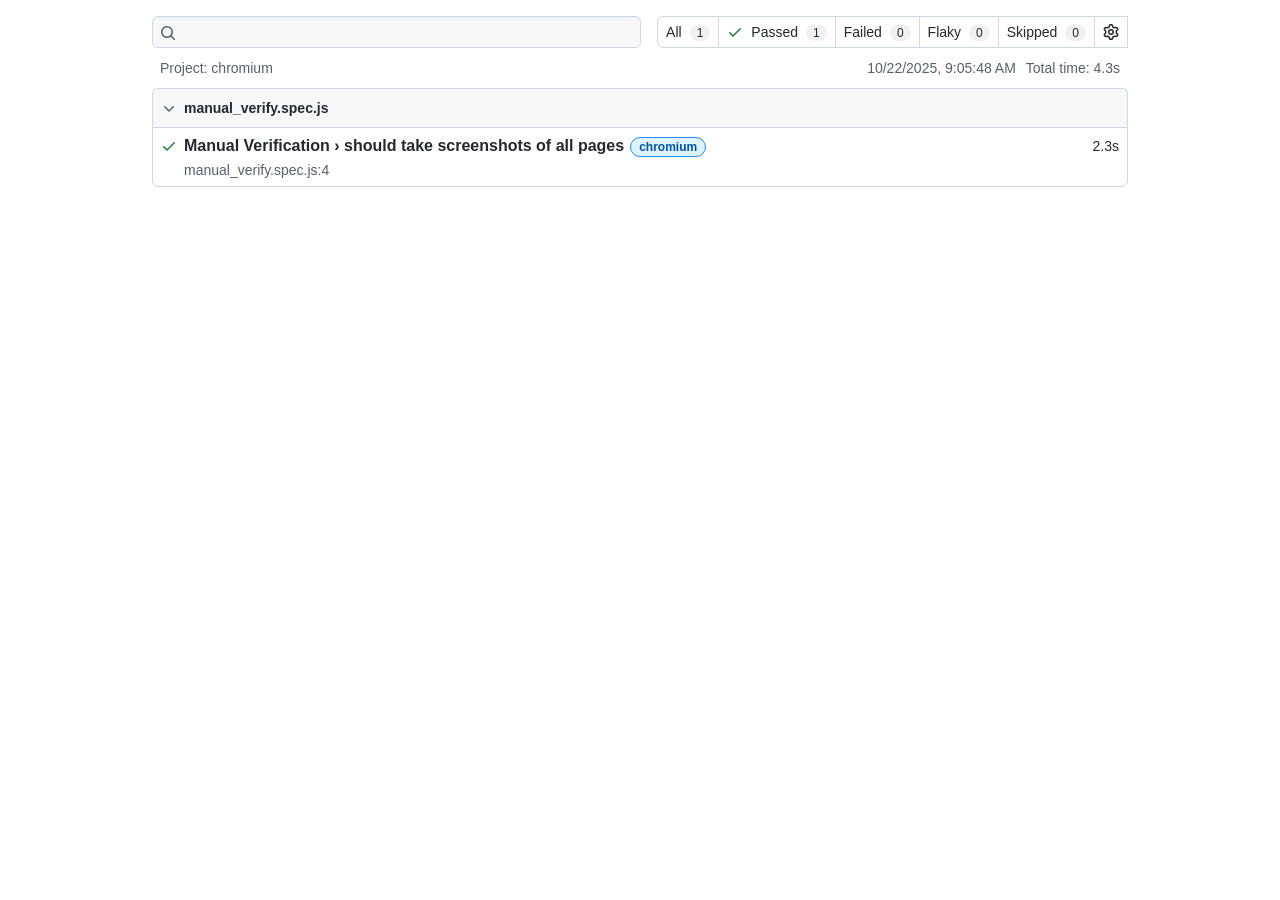
==== playwright-report/index.html @ 76e5f635 "feat: Merge branches into futuristic-home-page Merge functionalities from: - Cool-mechanics (animate" ====
<!DOCTYPE html>
<html style='scrollbar-gutter: stable both-edges;'>
  <head>
    <meta charset='UTF-8'>
    <meta name='color-scheme' content='dark light'>
    <meta name='viewport' content='width=device-width, initial-scale=1.0'>
    <title>Playwright Test Report</title>
    <script type="module">var cm=Object.defineProperty;var sm=(c,i,u)=>i in c?cm(c,i,{enumerable:!0,configurable:!0,writable:!0,value:u}):c[i]=u;var on=(c,i,u)=>sm(c,typeof i!="symbol"?i+"":i,u);(function(){const i=document.createElement("link").relList;if(i&&i.supports&&i.supports("modulepreload"))return;for(const r of document.querySelectorAll('link[rel="modulepreload"]'))f(r);new MutationObserver(r=>{for(const o of r)if(o.type==="childList")for(const d of o.addedNodes)d.tagName==="LINK"&&d.rel==="modulepreload"&&f(d)}).observe(document,{childList:!0,subtree:!0});function u(r){const o={};return r.integrity&&(o.integrity=r.integrity),r.referrerPolicy&&(o.referrerPolicy=r.referrerPolicy),r.crossOrigin==="use-credentials"?o.credentials="include":r.crossOrigin==="anonymous"?o.credentials="omit":o.credentials="same-origin",o}function f(r){if(r.ep)return;r.ep=!0;const o=u(r);fetch(r.href,o)}})();function fm(c){return c&&c.__esModule&&Object.prototype.hasOwnProperty.call(c,"default")?c.default:c}var pf={exports:{}},gi={};/**
 * @license React
 * react-jsx-runtime.production.js
 *
 * Copyright (c) Meta Platforms, Inc. and affiliates.
 *
 * This source code is licensed under the MIT license found in the
 * LICENSE file in the root directory of this source tree.
 */var o1;function rm(){if(o1)return gi;o1=1;var c=Symbol.for("react.transitional.element"),i=Symbol.for("react.fragment");function u(f,r,o){var d=null;if(o!==void 0&&(d=""+o),r.key!==void 0&&(d=""+r.key),"key"in r){o={};for(var v in r)v!=="key"&&(o[v]=r[v])}else o=r;return r=o.ref,{$$typeof:c,type:f,key:d,ref:r!==void 0?r:null,props:o}}return gi.Fragment=i,gi.jsx=u,gi.jsxs=u,gi}var d1;function om(){return d1||(d1=1,pf.exports=rm()),pf.exports}var A=om();const dm=15,pt=0,gn=1,hm=2,he=-2,Ht=-3,h1=-4,An=-5,Te=[0,1,3,7,15,31,63,127,255,511,1023,2047,4095,8191,16383,32767,65535],S2=1440,gm=0,Am=4,mm=9,vm=5,ym=[96,7,256,0,8,80,0,8,16,84,8,115,82,7,31,0,8,112,0,8,48,0,9,192,80,7,10,0,8,96,0,8,32,0,9,160,0,8,0,0,8,128,0,8,64,0,9,224,80,7,6,0,8,88,0,8,24,0,9,144,83,7,59,0,8,120,0,8,56,0,9,208,81,7,17,0,8,104,0,8,40,0,9,176,0,8,8,0,8,136,0,8,72,0,9,240,80,7,4,0,8,84,0,8,20,85,8,227,83,7,43,0,8,116,0,8,52,0,9,200,81,7,13,0,8,100,0,8,36,0,9,168,0,8,4,0,8,132,0,8,68,0,9,232,80,7,8,0,8,92,0,8,28,0,9,152,84,7,83,0,8,124,0,8,60,0,9,216,82,7,23,0,8,108,0,8,44,0,9,184,0,8,12,0,8,140,0,8,76,0,9,248,80,7,3,0,8,82,0,8,18,85,8,163,83,7,35,0,8,114,0,8,50,0,9,196,81,7,11,0,8,98,0,8,34,0,9,164,0,8,2,0,8,130,0,8,66,0,9,228,80,7,7,0,8,90,0,8,26,0,9,148,84,7,67,0,8,122,0,8,58,0,9,212,82,7,19,0,8,106,0,8,42,0,9,180,0,8,10,0,8,138,0,8,74,0,9,244,80,7,5,0,8,86,0,8,22,192,8,0,83,7,51,0,8,118,0,8,54,0,9,204,81,7,15,0,8,102,0,8,38,0,9,172,0,8,6,0,8,134,0,8,70,0,9,236,80,7,9,0,8,94,0,8,30,0,9,156,84,7,99,0,8,126,0,8,62,0,9,220,82,7,27,0,8,110,0,8,46,0,9,188,0,8,14,0,8,142,0,8,78,0,9,252,96,7,256,0,8,81,0,8,17,85,8,131,82,7,31,0,8,113,0,8,49,0,9,194,80,7,10,0,8,97,0,8,33,0,9,162,0,8,1,0,8,129,0,8,65,0,9,226,80,7,6,0,8,89,0,8,25,0,9,146,83,7,59,0,8,121,0,8,57,0,9,210,81,7,17,0,8,105,0,8,41,0,9,178,0,8,9,0,8,137,0,8,73,0,9,242,80,7,4,0,8,85,0,8,21,80,8,258,83,7,43,0,8,117,0,8,53,0,9,202,81,7,13,0,8,101,0,8,37,0,9,170,0,8,5,0,8,133,0,8,69,0,9,234,80,7,8,0,8,93,0,8,29,0,9,154,84,7,83,0,8,125,0,8,61,0,9,218,82,7,23,0,8,109,0,8,45,0,9,186,0,8,13,0,8,141,0,8,77,0,9,250,80,7,3,0,8,83,0,8,19,85,8,195,83,7,35,0,8,115,0,8,51,0,9,198,81,7,11,0,8,99,0,8,35,0,9,166,0,8,3,0,8,131,0,8,67,0,9,230,80,7,7,0,8,91,0,8,27,0,9,150,84,7,67,0,8,123,0,8,59,0,9,214,82,7,19,0,8,107,0,8,43,0,9,182,0,8,11,0,8,139,0,8,75,0,9,246,80,7,5,0,8,87,0,8,23,192,8,0,83,7,51,0,8,119,0,8,55,0,9,206,81,7,15,0,8,103,0,8,39,0,9,174,0,8,7,0,8,135,0,8,71,0,9,238,80,7,9,0,8,95,0,8,31,0,9,158,84,7,99,0,8,127,0,8,63,0,9,222,82,7,27,0,8,111,0,8,47,0,9,190,0,8,15,0,8,143,0,8,79,0,9,254,96,7,256,0,8,80,0,8,16,84,8,115,82,7,31,0,8,112,0,8,48,0,9,193,80,7,10,0,8,96,0,8,32,0,9,161,0,8,0,0,8,128,0,8,64,0,9,225,80,7,6,0,8,88,0,8,24,0,9,145,83,7,59,0,8,120,0,8,56,0,9,209,81,7,17,0,8,104,0,8,40,0,9,177,0,8,8,0,8,136,0,8,72,0,9,241,80,7,4,0,8,84,0,8,20,85,8,227,83,7,43,0,8,116,0,8,52,0,9,201,81,7,13,0,8,100,0,8,36,0,9,169,0,8,4,0,8,132,0,8,68,0,9,233,80,7,8,0,8,92,0,8,28,0,9,153,84,7,83,0,8,124,0,8,60,0,9,217,82,7,23,0,8,108,0,8,44,0,9,185,0,8,12,0,8,140,0,8,76,0,9,249,80,7,3,0,8,82,0,8,18,85,8,163,83,7,35,0,8,114,0,8,50,0,9,197,81,7,11,0,8,98,0,8,34,0,9,165,0,8,2,0,8,130,0,8,66,0,9,229,80,7,7,0,8,90,0,8,26,0,9,149,84,7,67,0,8,122,0,8,58,0,9,213,82,7,19,0,8,106,0,8,42,0,9,181,0,8,10,0,8,138,0,8,74,0,9,245,80,7,5,0,8,86,0,8,22,192,8,0,83,7,51,0,8,118,0,8,54,0,9,205,81,7,15,0,8,102,0,8,38,0,9,173,0,8,6,0,8,134,0,8,70,0,9,237,80,7,9,0,8,94,0,8,30,0,9,157,84,7,99,0,8,126,0,8,62,0,9,221,82,7,27,0,8,110,0,8,46,0,9,189,0,8,14,0,8,142,0,8,78,0,9,253,96,7,256,0,8,81,0,8,17,85,8,131,82,7,31,0,8,113,0,8,49,0,9,195,80,7,10,0,8,97,0,8,33,0,9,163,0,8,1,0,8,129,0,8,65,0,9,227,80,7,6,0,8,89,0,8,25,0,9,147,83,7,59,0,8,121,0,8,57,0,9,211,81,7,17,0,8,105,0,8,41,0,9,179,0,8,9,0,8,137,0,8,73,0,9,243,80,7,4,0,8,85,0,8,21,80,8,258,83,7,43,0,8,117,0,8,53,0,9,203,81,7,13,0,8,101,0,8,37,0,9,171,0,8,5,0,8,133,0,8,69,0,9,235,80,7,8,0,8,93,0,8,29,0,9,155,84,7,83,0,8,125,0,8,61,0,9,219,82,7,23,0,8,109,0,8,45,0,9,187,0,8,13,0,8,141,0,8,77,0,9,251,80,7,3,0,8,83,0,8,19,85,8,195,83,7,35,0,8,115,0,8,51,0,9,199,81,7,11,0,8,99,0,8,35,0,9,167,0,8,3,0,8,131,0,8,67,0,9,231,80,7,7,0,8,91,0,8,27,0,9,151,84,7,67,0,8,123,0,8,59,0,9,215,82,7,19,0,8,107,0,8,43,0,9,183,0,8,11,0,8,139,0,8,75,0,9,247,80,7,5,0,8,87,0,8,23,192,8,0,83,7,51,0,8,119,0,8,55,0,9,207,81,7,15,0,8,103,0,8,39,0,9,175,0,8,7,0,8,135,0,8,71,0,9,239,80,7,9,0,8,95,0,8,31,0,9,159,84,7,99,0,8,127,0,8,63,0,9,223,82,7,27,0,8,111,0,8,47,0,9,191,0,8,15,0,8,143,0,8,79,0,9,255],Em=[80,5,1,87,5,257,83,5,17,91,5,4097,81,5,5,89,5,1025,85,5,65,93,5,16385,80,5,3,88,5,513,84,5,33,92,5,8193,82,5,9,90,5,2049,86,5,129,192,5,24577,80,5,2,87,5,385,83,5,25,91,5,6145,81,5,7,89,5,1537,85,5,97,93,5,24577,80,5,4,88,5,769,84,5,49,92,5,12289,82,5,13,90,5,3073,86,5,193,192,5,24577],pm=[3,4,5,6,7,8,9,10,11,13,15,17,19,23,27,31,35,43,51,59,67,83,99,115,131,163,195,227,258,0,0],bm=[0,0,0,0,0,0,0,0,1,1,1,1,2,2,2,2,3,3,3,3,4,4,4,4,5,5,5,5,0,112,112],xm=[1,2,3,4,5,7,9,13,17,25,33,49,65,97,129,193,257,385,513,769,1025,1537,2049,3073,4097,6145,8193,12289,16385,24577],Sm=[0,0,0,0,1,1,2,2,3,3,4,4,5,5,6,6,7,7,8,8,9,9,10,10,11,11,12,12,13,13],qn=15;function zf(){const c=this;let i,u,f,r,o,d;function v(m,E,O,w,L,H,x,p,T,C,Q){let q,G,M,V,z,F,W,K,et,tt,ot,lt,j,_,$;tt=0,z=O;do f[m[E+tt]]++,tt++,z--;while(z!==0);if(f[0]==O)return x[0]=-1,p[0]=0,pt;for(K=p[0],F=1;F<=qn&&f[F]===0;F++);for(W=F,K<F&&(K=F),z=qn;z!==0&&f[z]===0;z--);for(M=z,K>z&&(K=z),p[0]=K,_=1<<F;F<z;F++,_<<=1)if((_-=f[F])<0)return Ht;if((_-=f[z])<0)return Ht;for(f[z]+=_,d[1]=F=0,tt=1,j=2;--z!==0;)d[j]=F+=f[tt],j++,tt++;z=0,tt=0;do(F=m[E+tt])!==0&&(Q[d[F]++]=z),tt++;while(++z<O);for(O=d[M],d[0]=z=0,tt=0,V=-1,lt=-K,o[0]=0,ot=0,$=0;W<=M;W++)for(q=f[W];q--!==0;){for(;W>lt+K;){if(V++,lt+=K,$=M-lt,$=$>K?K:$,(G=1<<(F=W-lt))>q+1&&(G-=q+1,j=W,F<$))for(;++F<$&&!((G<<=1)<=f[++j]);)G-=f[j];if($=1<<F,C[0]+$>S2)return Ht;o[V]=ot=C[0],C[0]+=$,V!==0?(d[V]=z,r[0]=F,r[1]=K,F=z>>>lt-K,r[2]=ot-o[V-1]-F,T.set(r,(o[V-1]+F)*3)):x[0]=ot}for(r[1]=W-lt,tt>=O?r[0]=192:Q[tt]<w?(r[0]=Q[tt]<256?0:96,r[2]=Q[tt++]):(r[0]=H[Q[tt]-w]+16+64,r[2]=L[Q[tt++]-w]),G=1<<W-lt,F=z>>>lt;F<$;F+=G)T.set(r,(ot+F)*3);for(F=1<<W-1;(z&F)!==0;F>>>=1)z^=F;for(z^=F,et=(1<<lt)-1;(z&et)!=d[V];)V--,lt-=K,et=(1<<lt)-1}return _!==0&&M!=1?An:pt}function y(m){let E;for(i||(i=[],u=[],f=new Int32Array(qn+1),r=[],o=new Int32Array(qn),d=new Int32Array(qn+1)),u.length<m&&(u=[]),E=0;E<m;E++)u[E]=0;for(E=0;E<qn+1;E++)f[E]=0;for(E=0;E<3;E++)r[E]=0;o.set(f.subarray(0,qn),0),d.set(f.subarray(0,qn+1),0)}c.inflate_trees_bits=function(m,E,O,w,L){let H;return y(19),i[0]=0,H=v(m,0,19,19,null,null,O,E,w,i,u),H==Ht?L.msg="oversubscribed dynamic bit lengths tree":(H==An||E[0]===0)&&(L.msg="incomplete dynamic bit lengths tree",H=Ht),H},c.inflate_trees_dynamic=function(m,E,O,w,L,H,x,p,T){let C;return y(288),i[0]=0,C=v(O,0,m,257,pm,bm,H,w,p,i,u),C!=pt||w[0]===0?(C==Ht?T.msg="oversubscribed literal/length tree":C!=h1&&(T.msg="incomplete literal/length tree",C=Ht),C):(y(288),C=v(O,m,E,0,xm,Sm,x,L,p,i,u),C!=pt||L[0]===0&&m>257?(C==Ht?T.msg="oversubscribed distance tree":C==An?(T.msg="incomplete distance tree",C=Ht):C!=h1&&(T.msg="empty distance tree with lengths",C=Ht),C):pt)}}zf.inflate_trees_fixed=function(c,i,u,f){return c[0]=mm,i[0]=vm,u[0]=ym,f[0]=Em,pt};const Zu=0,g1=1,A1=2,m1=3,v1=4,y1=5,E1=6,bf=7,p1=8,Iu=9;function Tm(){const c=this;let i,u=0,f,r=0,o=0,d=0,v=0,y=0,m=0,E=0,O,w=0,L,H=0;function x(p,T,C,Q,q,G,M,V){let z,F,W,K,et,tt,ot,lt,j,_,$,dt,b,I,P,J;ot=V.next_in_index,lt=V.avail_in,et=M.bitb,tt=M.bitk,j=M.write,_=j<M.read?M.read-j-1:M.end-j,$=Te[p],dt=Te[T];do{for(;tt<20;)lt--,et|=(V.read_byte(ot++)&255)<<tt,tt+=8;if(z=et&$,F=C,W=Q,J=(W+z)*3,(K=F[J])===0){et>>=F[J+1],tt-=F[J+1],M.win[j++]=F[J+2],_--;continue}do{if(et>>=F[J+1],tt-=F[J+1],(K&16)!==0){for(K&=15,b=F[J+2]+(et&Te[K]),et>>=K,tt-=K;tt<15;)lt--,et|=(V.read_byte(ot++)&255)<<tt,tt+=8;z=et&dt,F=q,W=G,J=(W+z)*3,K=F[J];do if(et>>=F[J+1],tt-=F[J+1],(K&16)!==0){for(K&=15;tt<K;)lt--,et|=(V.read_byte(ot++)&255)<<tt,tt+=8;if(I=F[J+2]+(et&Te[K]),et>>=K,tt-=K,_-=b,j>=I)P=j-I,j-P>0&&2>j-P?(M.win[j++]=M.win[P++],M.win[j++]=M.win[P++],b-=2):(M.win.set(M.win.subarray(P,P+2),j),j+=2,P+=2,b-=2);else{P=j-I;do P+=M.end;while(P<0);if(K=M.end-P,b>K){if(b-=K,j-P>0&&K>j-P)do M.win[j++]=M.win[P++];while(--K!==0);else M.win.set(M.win.subarray(P,P+K),j),j+=K,P+=K,K=0;P=0}}if(j-P>0&&b>j-P)do M.win[j++]=M.win[P++];while(--b!==0);else M.win.set(M.win.subarray(P,P+b),j),j+=b,P+=b,b=0;break}else if((K&64)===0)z+=F[J+2],z+=et&Te[K],J=(W+z)*3,K=F[J];else return V.msg="invalid distance code",b=V.avail_in-lt,b=tt>>3<b?tt>>3:b,lt+=b,ot-=b,tt-=b<<3,M.bitb=et,M.bitk=tt,V.avail_in=lt,V.total_in+=ot-V.next_in_index,V.next_in_index=ot,M.write=j,Ht;while(!0);break}if((K&64)===0){if(z+=F[J+2],z+=et&Te[K],J=(W+z)*3,(K=F[J])===0){et>>=F[J+1],tt-=F[J+1],M.win[j++]=F[J+2],_--;break}}else return(K&32)!==0?(b=V.avail_in-lt,b=tt>>3<b?tt>>3:b,lt+=b,ot-=b,tt-=b<<3,M.bitb=et,M.bitk=tt,V.avail_in=lt,V.total_in+=ot-V.next_in_index,V.next_in_index=ot,M.write=j,gn):(V.msg="invalid literal/length code",b=V.avail_in-lt,b=tt>>3<b?tt>>3:b,lt+=b,ot-=b,tt-=b<<3,M.bitb=et,M.bitk=tt,V.avail_in=lt,V.total_in+=ot-V.next_in_index,V.next_in_index=ot,M.write=j,Ht)}while(!0)}while(_>=258&&lt>=10);return b=V.avail_in-lt,b=tt>>3<b?tt>>3:b,lt+=b,ot-=b,tt-=b<<3,M.bitb=et,M.bitk=tt,V.avail_in=lt,V.total_in+=ot-V.next_in_index,V.next_in_index=ot,M.write=j,pt}c.init=function(p,T,C,Q,q,G){i=Zu,m=p,E=T,O=C,w=Q,L=q,H=G,f=null},c.proc=function(p,T,C){let Q,q,G,M=0,V=0,z=0,F,W,K,et;for(z=T.next_in_index,F=T.avail_in,M=p.bitb,V=p.bitk,W=p.write,K=W<p.read?p.read-W-1:p.end-W;;)switch(i){case Zu:if(K>=258&&F>=10&&(p.bitb=M,p.bitk=V,T.avail_in=F,T.total_in+=z-T.next_in_index,T.next_in_index=z,p.write=W,C=x(m,E,O,w,L,H,p,T),z=T.next_in_index,F=T.avail_in,M=p.bitb,V=p.bitk,W=p.write,K=W<p.read?p.read-W-1:p.end-W,C!=pt)){i=C==gn?bf:Iu;break}o=m,f=O,r=w,i=g1;case g1:for(Q=o;V<Q;){if(F!==0)C=pt;else return p.bitb=M,p.bitk=V,T.avail_in=F,T.total_in+=z-T.next_in_index,T.next_in_index=z,p.write=W,p.inflate_flush(T,C);F--,M|=(T.read_byte(z++)&255)<<V,V+=8}if(q=(r+(M&Te[Q]))*3,M>>>=f[q+1],V-=f[q+1],G=f[q],G===0){d=f[q+2],i=E1;break}if((G&16)!==0){v=G&15,u=f[q+2],i=A1;break}if((G&64)===0){o=G,r=q/3+f[q+2];break}if((G&32)!==0){i=bf;break}return i=Iu,T.msg="invalid literal/length code",C=Ht,p.bitb=M,p.bitk=V,T.avail_in=F,T.total_in+=z-T.next_in_index,T.next_in_index=z,p.write=W,p.inflate_flush(T,C);case A1:for(Q=v;V<Q;){if(F!==0)C=pt;else return p.bitb=M,p.bitk=V,T.avail_in=F,T.total_in+=z-T.next_in_index,T.next_in_index=z,p.write=W,p.inflate_flush(T,C);F--,M|=(T.read_byte(z++)&255)<<V,V+=8}u+=M&Te[Q],M>>=Q,V-=Q,o=E,f=L,r=H,i=m1;case m1:for(Q=o;V<Q;){if(F!==0)C=pt;else return p.bitb=M,p.bitk=V,T.avail_in=F,T.total_in+=z-T.next_in_index,T.next_in_index=z,p.write=W,p.inflate_flush(T,C);F--,M|=(T.read_byte(z++)&255)<<V,V+=8}if(q=(r+(M&Te[Q]))*3,M>>=f[q+1],V-=f[q+1],G=f[q],(G&16)!==0){v=G&15,y=f[q+2],i=v1;break}if((G&64)===0){o=G,r=q/3+f[q+2];break}return i=Iu,T.msg="invalid distance code",C=Ht,p.bitb=M,p.bitk=V,T.avail_in=F,T.total_in+=z-T.next_in_index,T.next_in_index=z,p.write=W,p.inflate_flush(T,C);case v1:for(Q=v;V<Q;){if(F!==0)C=pt;else return p.bitb=M,p.bitk=V,T.avail_in=F,T.total_in+=z-T.next_in_index,T.next_in_index=z,p.write=W,p.inflate_flush(T,C);F--,M|=(T.read_byte(z++)&255)<<V,V+=8}y+=M&Te[Q],M>>=Q,V-=Q,i=y1;case y1:for(et=W-y;et<0;)et+=p.end;for(;u!==0;){if(K===0&&(W==p.end&&p.read!==0&&(W=0,K=W<p.read?p.read-W-1:p.end-W),K===0&&(p.write=W,C=p.inflate_flush(T,C),W=p.write,K=W<p.read?p.read-W-1:p.end-W,W==p.end&&p.read!==0&&(W=0,K=W<p.read?p.read-W-1:p.end-W),K===0)))return p.bitb=M,p.bitk=V,T.avail_in=F,T.total_in+=z-T.next_in_index,T.next_in_index=z,p.write=W,p.inflate_flush(T,C);p.win[W++]=p.win[et++],K--,et==p.end&&(et=0),u--}i=Zu;break;case E1:if(K===0&&(W==p.end&&p.read!==0&&(W=0,K=W<p.read?p.read-W-1:p.end-W),K===0&&(p.write=W,C=p.inflate_flush(T,C),W=p.write,K=W<p.read?p.read-W-1:p.end-W,W==p.end&&p.read!==0&&(W=0,K=W<p.read?p.read-W-1:p.end-W),K===0)))return p.bitb=M,p.bitk=V,T.avail_in=F,T.total_in+=z-T.next_in_index,T.next_in_index=z,p.write=W,p.inflate_flush(T,C);C=pt,p.win[W++]=d,K--,i=Zu;break;case bf:if(V>7&&(V-=8,F++,z--),p.write=W,C=p.inflate_flush(T,C),W=p.write,K=W<p.read?p.read-W-1:p.end-W,p.read!=p.write)return p.bitb=M,p.bitk=V,T.avail_in=F,T.total_in+=z-T.next_in_index,T.next_in_index=z,p.write=W,p.inflate_flush(T,C);i=p1;case p1:return C=gn,p.bitb=M,p.bitk=V,T.avail_in=F,T.total_in+=z-T.next_in_index,T.next_in_index=z,p.write=W,p.inflate_flush(T,C);case Iu:return C=Ht,p.bitb=M,p.bitk=V,T.avail_in=F,T.total_in+=z-T.next_in_index,T.next_in_index=z,p.write=W,p.inflate_flush(T,C);default:return C=he,p.bitb=M,p.bitk=V,T.avail_in=F,T.total_in+=z-T.next_in_index,T.next_in_index=z,p.write=W,p.inflate_flush(T,C)}},c.free=function(){}}const b1=[16,17,18,0,8,7,9,6,10,5,11,4,12,3,13,2,14,1,15],ol=0,xf=1,x1=2,S1=3,T1=4,w1=5,ku=6,Ku=7,R1=8,pa=9;function wm(c,i){const u=this;let f=ol,r=0,o=0,d=0,v;const y=[0],m=[0],E=new Tm;let O=0,w=new Int32Array(S2*3);const L=0,H=new zf;u.bitk=0,u.bitb=0,u.win=new Uint8Array(i),u.end=i,u.read=0,u.write=0,u.reset=function(x,p){p&&(p[0]=L),f==ku&&E.free(x),f=ol,u.bitk=0,u.bitb=0,u.read=u.write=0},u.reset(c,null),u.inflate_flush=function(x,p){let T,C,Q;return C=x.next_out_index,Q=u.read,T=(Q<=u.write?u.write:u.end)-Q,T>x.avail_out&&(T=x.avail_out),T!==0&&p==An&&(p=pt),x.avail_out-=T,x.total_out+=T,x.next_out.set(u.win.subarray(Q,Q+T),C),C+=T,Q+=T,Q==u.end&&(Q=0,u.write==u.end&&(u.write=0),T=u.write-Q,T>x.avail_out&&(T=x.avail_out),T!==0&&p==An&&(p=pt),x.avail_out-=T,x.total_out+=T,x.next_out.set(u.win.subarray(Q,Q+T),C),C+=T,Q+=T),x.next_out_index=C,u.read=Q,p},u.proc=function(x,p){let T,C,Q,q,G,M,V,z;for(q=x.next_in_index,G=x.avail_in,C=u.bitb,Q=u.bitk,M=u.write,V=M<u.read?u.read-M-1:u.end-M;;){let F,W,K,et,tt,ot,lt,j;switch(f){case ol:for(;Q<3;){if(G!==0)p=pt;else return u.bitb=C,u.bitk=Q,x.avail_in=G,x.total_in+=q-x.next_in_index,x.next_in_index=q,u.write=M,u.inflate_flush(x,p);G--,C|=(x.read_byte(q++)&255)<<Q,Q+=8}switch(T=C&7,O=T&1,T>>>1){case 0:C>>>=3,Q-=3,T=Q&7,C>>>=T,Q-=T,f=xf;break;case 1:F=[],W=[],K=[[]],et=[[]],zf.inflate_trees_fixed(F,W,K,et),E.init(F[0],W[0],K[0],0,et[0],0),C>>>=3,Q-=3,f=ku;break;case 2:C>>>=3,Q-=3,f=S1;break;case 3:return C>>>=3,Q-=3,f=pa,x.msg="invalid block type",p=Ht,u.bitb=C,u.bitk=Q,x.avail_in=G,x.total_in+=q-x.next_in_index,x.next_in_index=q,u.write=M,u.inflate_flush(x,p)}break;case xf:for(;Q<32;){if(G!==0)p=pt;else return u.bitb=C,u.bitk=Q,x.avail_in=G,x.total_in+=q-x.next_in_index,x.next_in_index=q,u.write=M,u.inflate_flush(x,p);G--,C|=(x.read_byte(q++)&255)<<Q,Q+=8}if((~C>>>16&65535)!=(C&65535))return f=pa,x.msg="invalid stored block lengths",p=Ht,u.bitb=C,u.bitk=Q,x.avail_in=G,x.total_in+=q-x.next_in_index,x.next_in_index=q,u.write=M,u.inflate_flush(x,p);r=C&65535,C=Q=0,f=r!==0?x1:O!==0?Ku:ol;break;case x1:if(G===0||V===0&&(M==u.end&&u.read!==0&&(M=0,V=M<u.read?u.read-M-1:u.end-M),V===0&&(u.write=M,p=u.inflate_flush(x,p),M=u.write,V=M<u.read?u.read-M-1:u.end-M,M==u.end&&u.read!==0&&(M=0,V=M<u.read?u.read-M-1:u.end-M),V===0)))return u.bitb=C,u.bitk=Q,x.avail_in=G,x.total_in+=q-x.next_in_index,x.next_in_index=q,u.write=M,u.inflate_flush(x,p);if(p=pt,T=r,T>G&&(T=G),T>V&&(T=V),u.win.set(x.read_buf(q,T),M),q+=T,G-=T,M+=T,V-=T,(r-=T)!==0)break;f=O!==0?Ku:ol;break;case S1:for(;Q<14;){if(G!==0)p=pt;else return u.bitb=C,u.bitk=Q,x.avail_in=G,x.total_in+=q-x.next_in_index,x.next_in_index=q,u.write=M,u.inflate_flush(x,p);G--,C|=(x.read_byte(q++)&255)<<Q,Q+=8}if(o=T=C&16383,(T&31)>29||(T>>5&31)>29)return f=pa,x.msg="too many length or distance symbols",p=Ht,u.bitb=C,u.bitk=Q,x.avail_in=G,x.total_in+=q-x.next_in_index,x.next_in_index=q,u.write=M,u.inflate_flush(x,p);if(T=258+(T&31)+(T>>5&31),!v||v.length<T)v=[];else for(z=0;z<T;z++)v[z]=0;C>>>=14,Q-=14,d=0,f=T1;case T1:for(;d<4+(o>>>10);){for(;Q<3;){if(G!==0)p=pt;else return u.bitb=C,u.bitk=Q,x.avail_in=G,x.total_in+=q-x.next_in_index,x.next_in_index=q,u.write=M,u.inflate_flush(x,p);G--,C|=(x.read_byte(q++)&255)<<Q,Q+=8}v[b1[d++]]=C&7,C>>>=3,Q-=3}for(;d<19;)v[b1[d++]]=0;if(y[0]=7,T=H.inflate_trees_bits(v,y,m,w,x),T!=pt)return p=T,p==Ht&&(v=null,f=pa),u.bitb=C,u.bitk=Q,x.avail_in=G,x.total_in+=q-x.next_in_index,x.next_in_index=q,u.write=M,u.inflate_flush(x,p);d=0,f=w1;case w1:for(;T=o,!(d>=258+(T&31)+(T>>5&31));){let _,$;for(T=y[0];Q<T;){if(G!==0)p=pt;else return u.bitb=C,u.bitk=Q,x.avail_in=G,x.total_in+=q-x.next_in_index,x.next_in_index=q,u.write=M,u.inflate_flush(x,p);G--,C|=(x.read_byte(q++)&255)<<Q,Q+=8}if(T=w[(m[0]+(C&Te[T]))*3+1],$=w[(m[0]+(C&Te[T]))*3+2],$<16)C>>>=T,Q-=T,v[d++]=$;else{for(z=$==18?7:$-14,_=$==18?11:3;Q<T+z;){if(G!==0)p=pt;else return u.bitb=C,u.bitk=Q,x.avail_in=G,x.total_in+=q-x.next_in_index,x.next_in_index=q,u.write=M,u.inflate_flush(x,p);G--,C|=(x.read_byte(q++)&255)<<Q,Q+=8}if(C>>>=T,Q-=T,_+=C&Te[z],C>>>=z,Q-=z,z=d,T=o,z+_>258+(T&31)+(T>>5&31)||$==16&&z<1)return v=null,f=pa,x.msg="invalid bit length repeat",p=Ht,u.bitb=C,u.bitk=Q,x.avail_in=G,x.total_in+=q-x.next_in_index,x.next_in_index=q,u.write=M,u.inflate_flush(x,p);$=$==16?v[z-1]:0;do v[z++]=$;while(--_!==0);d=z}}if(m[0]=-1,tt=[],ot=[],lt=[],j=[],tt[0]=9,ot[0]=6,T=o,T=H.inflate_trees_dynamic(257+(T&31),1+(T>>5&31),v,tt,ot,lt,j,w,x),T!=pt)return T==Ht&&(v=null,f=pa),p=T,u.bitb=C,u.bitk=Q,x.avail_in=G,x.total_in+=q-x.next_in_index,x.next_in_index=q,u.write=M,u.inflate_flush(x,p);E.init(tt[0],ot[0],w,lt[0],w,j[0]),f=ku;case ku:if(u.bitb=C,u.bitk=Q,x.avail_in=G,x.total_in+=q-x.next_in_index,x.next_in_index=q,u.write=M,(p=E.proc(u,x,p))!=gn)return u.inflate_flush(x,p);if(p=pt,E.free(x),q=x.next_in_index,G=x.avail_in,C=u.bitb,Q=u.bitk,M=u.write,V=M<u.read?u.read-M-1:u.end-M,O===0){f=ol;break}f=Ku;case Ku:if(u.write=M,p=u.inflate_flush(x,p),M=u.write,V=M<u.read?u.read-M-1:u.end-M,u.read!=u.write)return u.bitb=C,u.bitk=Q,x.avail_in=G,x.total_in+=q-x.next_in_index,x.next_in_index=q,u.write=M,u.inflate_flush(x,p);f=R1;case R1:return p=gn,u.bitb=C,u.bitk=Q,x.avail_in=G,x.total_in+=q-x.next_in_index,x.next_in_index=q,u.write=M,u.inflate_flush(x,p);case pa:return p=Ht,u.bitb=C,u.bitk=Q,x.avail_in=G,x.total_in+=q-x.next_in_index,x.next_in_index=q,u.write=M,u.inflate_flush(x,p);default:return p=he,u.bitb=C,u.bitk=Q,x.avail_in=G,x.total_in+=q-x.next_in_index,x.next_in_index=q,u.write=M,u.inflate_flush(x,p)}}},u.free=function(x){u.reset(x,null),u.win=null,w=null},u.set_dictionary=function(x,p,T){u.win.set(x.subarray(p,p+T),0),u.read=u.write=T},u.sync_point=function(){return f==xf?1:0}}const Rm=32,Om=8,Cm=0,O1=1,C1=2,D1=3,M1=4,j1=5,Sf=6,Ai=7,H1=12,Zn=13,Dm=[0,0,255,255];function Mm(){const c=this;c.mode=0,c.method=0,c.was=[0],c.need=0,c.marker=0,c.wbits=0;function i(u){return!u||!u.istate?he:(u.total_in=u.total_out=0,u.msg=null,u.istate.mode=Ai,u.istate.blocks.reset(u,null),pt)}c.inflateEnd=function(u){return c.blocks&&c.blocks.free(u),c.blocks=null,pt},c.inflateInit=function(u,f){return u.msg=null,c.blocks=null,f<8||f>15?(c.inflateEnd(u),he):(c.wbits=f,u.istate.blocks=new wm(u,1<<f),i(u),pt)},c.inflate=function(u,f){let r,o;if(!u||!u.istate||!u.next_in)return he;const d=u.istate;for(f=f==Am?An:pt,r=An;;)switch(d.mode){case Cm:if(u.avail_in===0)return r;if(r=f,u.avail_in--,u.total_in++,((d.method=u.read_byte(u.next_in_index++))&15)!=Om){d.mode=Zn,u.msg="unknown compression method",d.marker=5;break}if((d.method>>4)+8>d.wbits){d.mode=Zn,u.msg="invalid win size",d.marker=5;break}d.mode=O1;case O1:if(u.avail_in===0)return r;if(r=f,u.avail_in--,u.total_in++,o=u.read_byte(u.next_in_index++)&255,((d.method<<8)+o)%31!==0){d.mode=Zn,u.msg="incorrect header check",d.marker=5;break}if((o&Rm)===0){d.mode=Ai;break}d.mode=C1;case C1:if(u.avail_in===0)return r;r=f,u.avail_in--,u.total_in++,d.need=(u.read_byte(u.next_in_index++)&255)<<24&4278190080,d.mode=D1;case D1:if(u.avail_in===0)return r;r=f,u.avail_in--,u.total_in++,d.need+=(u.read_byte(u.next_in_index++)&255)<<16&16711680,d.mode=M1;case M1:if(u.avail_in===0)return r;r=f,u.avail_in--,u.total_in++,d.need+=(u.read_byte(u.next_in_index++)&255)<<8&65280,d.mode=j1;case j1:return u.avail_in===0?r:(r=f,u.avail_in--,u.total_in++,d.need+=u.read_byte(u.next_in_index++)&255,d.mode=Sf,hm);case Sf:return d.mode=Zn,u.msg="need dictionary",d.marker=0,he;case Ai:if(r=d.blocks.proc(u,r),r==Ht){d.mode=Zn,d.marker=0;break}if(r==pt&&(r=f),r!=gn)return r;r=f,d.blocks.reset(u,d.was),d.mode=H1;case H1:return u.avail_in=0,gn;case Zn:return Ht;default:return he}},c.inflateSetDictionary=function(u,f,r){let o=0,d=r;if(!u||!u.istate||u.istate.mode!=Sf)return he;const v=u.istate;return d>=1<<v.wbits&&(d=(1<<v.wbits)-1,o=r-d),v.blocks.set_dictionary(f,o,d),v.mode=Ai,pt},c.inflateSync=function(u){let f,r,o,d,v;if(!u||!u.istate)return he;const y=u.istate;if(y.mode!=Zn&&(y.mode=Zn,y.marker=0),(f=u.avail_in)===0)return An;for(r=u.next_in_index,o=y.marker;f!==0&&o<4;)u.read_byte(r)==Dm[o]?o++:u.read_byte(r)!==0?o=0:o=4-o,r++,f--;return u.total_in+=r-u.next_in_index,u.next_in_index=r,u.avail_in=f,y.marker=o,o!=4?Ht:(d=u.total_in,v=u.total_out,i(u),u.total_in=d,u.total_out=v,y.mode=Ai,pt)},c.inflateSyncPoint=function(u){return!u||!u.istate||!u.istate.blocks?he:u.istate.blocks.sync_point()}}function T2(){}T2.prototype={inflateInit(c){const i=this;return i.istate=new Mm,c||(c=dm),i.istate.inflateInit(i,c)},inflate(c){const i=this;return i.istate?i.istate.inflate(i,c):he},inflateEnd(){const c=this;if(!c.istate)return he;const i=c.istate.inflateEnd(c);return c.istate=null,i},inflateSync(){const c=this;return c.istate?c.istate.inflateSync(c):he},inflateSetDictionary(c,i){const u=this;return u.istate?u.istate.inflateSetDictionary(u,c,i):he},read_byte(c){return this.next_in[c]},read_buf(c,i){return this.next_in.subarray(c,c+i)}};function jm(c){const i=this,u=new T2,f=c&&c.chunkSize?Math.floor(c.chunkSize*2):128*1024,r=gm,o=new Uint8Array(f);let d=!1;u.inflateInit(),u.next_out=o,i.append=function(v,y){const m=[];let E,O,w=0,L=0,H=0;if(v.length!==0){u.next_in_index=0,u.next_in=v,u.avail_in=v.length;do{if(u.next_out_index=0,u.avail_out=f,u.avail_in===0&&!d&&(u.next_in_index=0,d=!0),E=u.inflate(r),d&&E===An){if(u.avail_in!==0)throw new Error("inflating: bad input")}else if(E!==pt&&E!==gn)throw new Error("inflating: "+u.msg);if((d||E===gn)&&u.avail_in===v.length)throw new Error("inflating: bad input");u.next_out_index&&(u.next_out_index===f?m.push(new Uint8Array(o)):m.push(o.subarray(0,u.next_out_index))),H+=u.next_out_index,y&&u.next_in_index>0&&u.next_in_index!=w&&(y(u.next_in_index),w=u.next_in_index)}while(u.avail_in>0||u.avail_out===0);return m.length>1?(O=new Uint8Array(H),m.forEach(function(x){O.set(x,L),L+=x.length})):O=m[0]?new Uint8Array(m[0]):new Uint8Array,O}},i.flush=function(){u.inflateEnd()}}const xa=4294967295,Kn=65535,Hm=8,Nm=0,Bm=99,Um=67324752,w2=134695760,Qm=w2,N1=33639248,Ym=101010256,B1=101075792,Lm=117853008,hn=22,Tf=20,wf=56,zm=12,Gm=20,U1=4,Xm=1,Vm=39169,qm=10,Zm=1,Im=21589,km=28789,Km=25461,Wm=6534,Q1=1,Fm=6,Y1=8,L1=2048,z1=16,Jm=61440,Pm=16384,_m=73,G1="/",Rf=30,$m=10,t8=14,e8=18,It=void 0,Pn="undefined",Ri="function";class X1{constructor(i){return class extends TransformStream{constructor(u,f){const r=new i(f);super({transform(o,d){d.enqueue(r.append(o))},flush(o){const d=r.flush();d&&o.enqueue(d)}})}}}}const n8=64;let R2=2;try{typeof navigator!=Pn&&navigator.hardwareConcurrency&&(R2=navigator.hardwareConcurrency)}catch{}const a8={chunkSize:512*1024,maxWorkers:R2,terminateWorkerTimeout:5e3,useWebWorkers:!0,useCompressionStream:!0,workerScripts:It,CompressionStreamNative:typeof CompressionStream!=Pn&&CompressionStream,DecompressionStreamNative:typeof DecompressionStream!=Pn&&DecompressionStream},Wn=Object.assign({},a8);function O2(){return Wn}function l8(c){return Math.max(c.chunkSize,n8)}function C2(c){const{baseURL:i,chunkSize:u,maxWorkers:f,terminateWorkerTimeout:r,useCompressionStream:o,useWebWorkers:d,Deflate:v,Inflate:y,CompressionStream:m,DecompressionStream:E,workerScripts:O}=c;if(In("baseURL",i),In("chunkSize",u),In("maxWorkers",f),In("terminateWorkerTimeout",r),In("useCompressionStream",o),In("useWebWorkers",d),v&&(Wn.CompressionStream=new X1(v)),y&&(Wn.DecompressionStream=new X1(y)),In("CompressionStream",m),In("DecompressionStream",E),O!==It){const{deflate:w,inflate:L}=O;if((w||L)&&(Wn.workerScripts||(Wn.workerScripts={})),w){if(!Array.isArray(w))throw new Error("workerScripts.deflate must be an array");Wn.workerScripts.deflate=w}if(L){if(!Array.isArray(L))throw new Error("workerScripts.inflate must be an array");Wn.workerScripts.inflate=L}}}function In(c,i){i!==It&&(Wn[c]=i)}function i8(){return"application/octet-stream"}const D2=[];for(let c=0;c<256;c++){let i=c;for(let u=0;u<8;u++)i&1?i=i>>>1^3988292384:i=i>>>1;D2[c]=i}class $u{constructor(i){this.crc=i||-1}append(i){let u=this.crc|0;for(let f=0,r=i.length|0;f<r;f++)u=u>>>8^D2[(u^i[f])&255];this.crc=u}get(){return~this.crc}}class M2 extends TransformStream{constructor(){let i;const u=new $u;super({transform(f,r){u.append(f),r.enqueue(f)},flush(){const f=new Uint8Array(4);new DataView(f.buffer).setUint32(0,u.get()),i.value=f}}),i=this}}function u8(c){if(typeof TextEncoder==Pn){c=unescape(encodeURIComponent(c));const i=new Uint8Array(c.length);for(let u=0;u<i.length;u++)i[u]=c.charCodeAt(u);return i}else return new TextEncoder().encode(c)}const ce={concat(c,i){if(c.length===0||i.length===0)return c.concat(i);const u=c[c.length-1],f=ce.getPartial(u);return f===32?c.concat(i):ce._shiftRight(i,f,u|0,c.slice(0,c.length-1))},bitLength(c){const i=c.length;if(i===0)return 0;const u=c[i-1];return(i-1)*32+ce.getPartial(u)},clamp(c,i){if(c.length*32<i)return c;c=c.slice(0,Math.ceil(i/32));const u=c.length;return i=i&31,u>0&&i&&(c[u-1]=ce.partial(i,c[u-1]&2147483648>>i-1,1)),c},partial(c,i,u){return c===32?i:(u?i|0:i<<32-c)+c*1099511627776},getPartial(c){return Math.round(c/1099511627776)||32},_shiftRight(c,i,u,f){for(f===void 0&&(f=[]);i>=32;i-=32)f.push(u),u=0;if(i===0)return f.concat(c);for(let d=0;d<c.length;d++)f.push(u|c[d]>>>i),u=c[d]<<32-i;const r=c.length?c[c.length-1]:0,o=ce.getPartial(r);return f.push(ce.partial(i+o&31,i+o>32?u:f.pop(),1)),f}},tc={bytes:{fromBits(c){const u=ce.bitLength(c)/8,f=new Uint8Array(u);let r;for(let o=0;o<u;o++)(o&3)===0&&(r=c[o/4]),f[o]=r>>>24,r<<=8;return f},toBits(c){const i=[];let u,f=0;for(u=0;u<c.length;u++)f=f<<8|c[u],(u&3)===3&&(i.push(f),f=0);return u&3&&i.push(ce.partial(8*(u&3),f)),i}}},j2={};j2.sha1=class{constructor(c){const i=this;i.blockSize=512,i._init=[1732584193,4023233417,2562383102,271733878,3285377520],i._key=[1518500249,1859775393,2400959708,3395469782],c?(i._h=c._h.slice(0),i._buffer=c._buffer.slice(0),i._length=c._length):i.reset()}reset(){const c=this;return c._h=c._init.slice(0),c._buffer=[],c._length=0,c}update(c){const i=this;typeof c=="string"&&(c=tc.utf8String.toBits(c));const u=i._buffer=ce.concat(i._buffer,c),f=i._length,r=i._length=f+ce.bitLength(c);if(r>9007199254740991)throw new Error("Cannot hash more than 2^53 - 1 bits");const o=new Uint32Array(u);let d=0;for(let v=i.blockSize+f-(i.blockSize+f&i.blockSize-1);v<=r;v+=i.blockSize)i._block(o.subarray(16*d,16*(d+1))),d+=1;return u.splice(0,16*d),i}finalize(){const c=this;let i=c._buffer;const u=c._h;i=ce.concat(i,[ce.partial(1,1)]);for(let f=i.length+2;f&15;f++)i.push(0);for(i.push(Math.floor(c._length/4294967296)),i.push(c._length|0);i.length;)c._block(i.splice(0,16));return c.reset(),u}_f(c,i,u,f){if(c<=19)return i&u|~i&f;if(c<=39)return i^u^f;if(c<=59)return i&u|i&f|u&f;if(c<=79)return i^u^f}_S(c,i){return i<<c|i>>>32-c}_block(c){const i=this,u=i._h,f=Array(80);for(let m=0;m<16;m++)f[m]=c[m];let r=u[0],o=u[1],d=u[2],v=u[3],y=u[4];for(let m=0;m<=79;m++){m>=16&&(f[m]=i._S(1,f[m-3]^f[m-8]^f[m-14]^f[m-16]));const E=i._S(5,r)+i._f(m,o,d,v)+y+f[m]+i._key[Math.floor(m/20)]|0;y=v,v=d,d=i._S(30,o),o=r,r=E}u[0]=u[0]+r|0,u[1]=u[1]+o|0,u[2]=u[2]+d|0,u[3]=u[3]+v|0,u[4]=u[4]+y|0}};const H2={};H2.aes=class{constructor(c){const i=this;i._tables=[[[],[],[],[],[]],[[],[],[],[],[]]],i._tables[0][0][0]||i._precompute();const u=i._tables[0][4],f=i._tables[1],r=c.length;let o,d,v,y=1;if(r!==4&&r!==6&&r!==8)throw new Error("invalid aes key size");for(i._key=[d=c.slice(0),v=[]],o=r;o<4*r+28;o++){let m=d[o-1];(o%r===0||r===8&&o%r===4)&&(m=u[m>>>24]<<24^u[m>>16&255]<<16^u[m>>8&255]<<8^u[m&255],o%r===0&&(m=m<<8^m>>>24^y<<24,y=y<<1^(y>>7)*283)),d[o]=d[o-r]^m}for(let m=0;o;m++,o--){const E=d[m&3?o:o-4];o<=4||m<4?v[m]=E:v[m]=f[0][u[E>>>24]]^f[1][u[E>>16&255]]^f[2][u[E>>8&255]]^f[3][u[E&255]]}}encrypt(c){return this._crypt(c,0)}decrypt(c){return this._crypt(c,1)}_precompute(){const c=this._tables[0],i=this._tables[1],u=c[4],f=i[4],r=[],o=[];let d,v,y,m;for(let E=0;E<256;E++)o[(r[E]=E<<1^(E>>7)*283)^E]=E;for(let E=d=0;!u[E];E^=v||1,d=o[d]||1){let O=d^d<<1^d<<2^d<<3^d<<4;O=O>>8^O&255^99,u[E]=O,f[O]=E,m=r[y=r[v=r[E]]];let w=m*16843009^y*65537^v*257^E*16843008,L=r[O]*257^O*16843008;for(let H=0;H<4;H++)c[H][E]=L=L<<24^L>>>8,i[H][O]=w=w<<24^w>>>8}for(let E=0;E<5;E++)c[E]=c[E].slice(0),i[E]=i[E].slice(0)}_crypt(c,i){if(c.length!==4)throw new Error("invalid aes block size");const u=this._key[i],f=u.length/4-2,r=[0,0,0,0],o=this._tables[i],d=o[0],v=o[1],y=o[2],m=o[3],E=o[4];let O=c[0]^u[0],w=c[i?3:1]^u[1],L=c[2]^u[2],H=c[i?1:3]^u[3],x=4,p,T,C;for(let Q=0;Q<f;Q++)p=d[O>>>24]^v[w>>16&255]^y[L>>8&255]^m[H&255]^u[x],T=d[w>>>24]^v[L>>16&255]^y[H>>8&255]^m[O&255]^u[x+1],C=d[L>>>24]^v[H>>16&255]^y[O>>8&255]^m[w&255]^u[x+2],H=d[H>>>24]^v[O>>16&255]^y[w>>8&255]^m[L&255]^u[x+3],x+=4,O=p,w=T,L=C;for(let Q=0;Q<4;Q++)r[i?3&-Q:Q]=E[O>>>24]<<24^E[w>>16&255]<<16^E[L>>8&255]<<8^E[H&255]^u[x++],p=O,O=w,w=L,L=H,H=p;return r}};const c8={getRandomValues(c){const i=new Uint32Array(c.buffer),u=f=>{let r=987654321;const o=4294967295;return function(){return r=36969*(r&65535)+(r>>16)&o,f=18e3*(f&65535)+(f>>16)&o,(((r<<16)+f&o)/4294967296+.5)*(Math.random()>.5?1:-1)}};for(let f=0,r;f<c.length;f+=4){const o=u((r||Math.random())*4294967296);r=o()*987654071,i[f/4]=o()*4294967296|0}return c}},N2={};N2.ctrGladman=class{constructor(c,i){this._prf=c,this._initIv=i,this._iv=i}reset(){this._iv=this._initIv}update(c){return this.calculate(this._prf,c,this._iv)}incWord(c){if((c>>24&255)===255){let i=c>>16&255,u=c>>8&255,f=c&255;i===255?(i=0,u===255?(u=0,f===255?f=0:++f):++u):++i,c=0,c+=i<<16,c+=u<<8,c+=f}else c+=1<<24;return c}incCounter(c){(c[0]=this.incWord(c[0]))===0&&(c[1]=this.incWord(c[1]))}calculate(c,i,u){let f;if(!(f=i.length))return[];const r=ce.bitLength(i);for(let o=0;o<f;o+=4){this.incCounter(u);const d=c.encrypt(u);i[o]^=d[0],i[o+1]^=d[1],i[o+2]^=d[2],i[o+3]^=d[3]}return ce.clamp(i,r)}};const Sa={importKey(c){return new Sa.hmacSha1(tc.bytes.toBits(c))},pbkdf2(c,i,u,f){if(u=u||1e4,f<0||u<0)throw new Error("invalid params to pbkdf2");const r=(f>>5)+1<<2;let o,d,v,y,m;const E=new ArrayBuffer(r),O=new DataView(E);let w=0;const L=ce;for(i=tc.bytes.toBits(i),m=1;w<(r||1);m++){for(o=d=c.encrypt(L.concat(i,[m])),v=1;v<u;v++)for(d=c.encrypt(d),y=0;y<d.length;y++)o[y]^=d[y];for(v=0;w<(r||1)&&v<o.length;v++)O.setInt32(w,o[v]),w+=4}return E.slice(0,f/8)}};Sa.hmacSha1=class{constructor(c){const i=this,u=i._hash=j2.sha1,f=[[],[]];i._baseHash=[new u,new u];const r=i._baseHash[0].blockSize/32;c.length>r&&(c=new u().update(c).finalize());for(let o=0;o<r;o++)f[0][o]=c[o]^909522486,f[1][o]=c[o]^1549556828;i._baseHash[0].update(f[0]),i._baseHash[1].update(f[1]),i._resultHash=new u(i._baseHash[0])}reset(){const c=this;c._resultHash=new c._hash(c._baseHash[0]),c._updated=!1}update(c){const i=this;i._updated=!0,i._resultHash.update(c)}digest(){const c=this,i=c._resultHash.finalize(),u=new c._hash(c._baseHash[1]).update(i).finalize();return c.reset(),u}encrypt(c){if(this._updated)throw new Error("encrypt on already updated hmac called!");return this.update(c),this.digest(c)}};const s8=typeof crypto!=Pn&&typeof crypto.getRandomValues==Ri,_f="Invalid password",$f="Invalid signature",tr="zipjs-abort-check-password";function B2(c){return s8?crypto.getRandomValues(c):c8.getRandomValues(c)}const dl=16,f8="raw",U2={name:"PBKDF2"},r8={name:"HMAC"},o8="SHA-1",d8=Object.assign({hash:r8},U2),Gf=Object.assign({iterations:1e3,hash:{name:o8}},U2),h8=["deriveBits"],pi=[8,12,16],mi=[16,24,32],kn=10,g8=[0,0,0,0],ac=typeof crypto!=Pn,Oi=ac&&crypto.subtle,Q2=ac&&typeof Oi!=Pn,Ke=tc.bytes,A8=H2.aes,m8=N2.ctrGladman,v8=Sa.hmacSha1;let V1=ac&&Q2&&typeof Oi.importKey==Ri,q1=ac&&Q2&&typeof Oi.deriveBits==Ri;class y8 extends TransformStream{constructor({password:i,rawPassword:u,signed:f,encryptionStrength:r,checkPasswordOnly:o}){super({start(){Object.assign(this,{ready:new Promise(d=>this.resolveReady=d),password:z2(i,u),signed:f,strength:r-1,pending:new Uint8Array})},async transform(d,v){const y=this,{password:m,strength:E,resolveReady:O,ready:w}=y;m?(await p8(y,E,m,Be(d,0,pi[E]+2)),d=Be(d,pi[E]+2),o?v.error(new Error(tr)):O()):await w;const L=new Uint8Array(d.length-kn-(d.length-kn)%dl);v.enqueue(Y2(y,d,L,0,kn,!0))},async flush(d){const{signed:v,ctr:y,hmac:m,pending:E,ready:O}=this;if(m&&y){await O;const w=Be(E,0,E.length-kn),L=Be(E,E.length-kn);let H=new Uint8Array;if(w.length){const x=xi(Ke,w);m.update(x);const p=y.update(x);H=bi(Ke,p)}if(v){const x=Be(bi(Ke,m.digest()),0,kn);for(let p=0;p<kn;p++)if(x[p]!=L[p])throw new Error($f)}d.enqueue(H)}}})}}class E8 extends TransformStream{constructor({password:i,rawPassword:u,encryptionStrength:f}){let r;super({start(){Object.assign(this,{ready:new Promise(o=>this.resolveReady=o),password:z2(i,u),strength:f-1,pending:new Uint8Array})},async transform(o,d){const v=this,{password:y,strength:m,resolveReady:E,ready:O}=v;let w=new Uint8Array;y?(w=await b8(v,m,y),E()):await O;const L=new Uint8Array(w.length+o.length-o.length%dl);L.set(w,0),d.enqueue(Y2(v,o,L,w.length,0))},async flush(o){const{ctr:d,hmac:v,pending:y,ready:m}=this;if(v&&d){await m;let E=new Uint8Array;if(y.length){const O=d.update(xi(Ke,y));v.update(O),E=bi(Ke,O)}r.signature=bi(Ke,v.digest()).slice(0,kn),o.enqueue(er(E,r.signature))}}}),r=this}}function Y2(c,i,u,f,r,o){const{ctr:d,hmac:v,pending:y}=c,m=i.length-r;y.length&&(i=er(y,i),u=T8(u,m-m%dl));let E;for(E=0;E<=m-dl;E+=dl){const O=xi(Ke,Be(i,E,E+dl));o&&v.update(O);const w=d.update(O);o||v.update(w),u.set(bi(Ke,w),E+f)}return c.pending=Be(i,E),u}async function p8(c,i,u,f){const r=await L2(c,i,u,Be(f,0,pi[i])),o=Be(f,pi[i]);if(r[0]!=o[0]||r[1]!=o[1])throw new Error(_f)}async function b8(c,i,u){const f=B2(new Uint8Array(pi[i])),r=await L2(c,i,u,f);return er(f,r)}async function L2(c,i,u,f){c.password=null;const r=await x8(f8,u,d8,!1,h8),o=await S8(Object.assign({salt:f},Gf),r,8*(mi[i]*2+2)),d=new Uint8Array(o),v=xi(Ke,Be(d,0,mi[i])),y=xi(Ke,Be(d,mi[i],mi[i]*2)),m=Be(d,mi[i]*2);return Object.assign(c,{keys:{key:v,authentication:y,passwordVerification:m},ctr:new m8(new A8(v),Array.from(g8)),hmac:new v8(y)}),m}async function x8(c,i,u,f,r){if(V1)try{return await Oi.importKey(c,i,u,f,r)}catch{return V1=!1,Sa.importKey(i)}else return Sa.importKey(i)}async function S8(c,i,u){if(q1)try{return await Oi.deriveBits(c,i,u)}catch{return q1=!1,Sa.pbkdf2(i,c.salt,Gf.iterations,u)}else return Sa.pbkdf2(i,c.salt,Gf.iterations,u)}function z2(c,i){return i===It?u8(c):i}function er(c,i){let u=c;return c.length+i.length&&(u=new Uint8Array(c.length+i.length),u.set(c,0),u.set(i,c.length)),u}function T8(c,i){if(i&&i>c.length){const u=c;c=new Uint8Array(i),c.set(u,0)}return c}function Be(c,i,u){return c.subarray(i,u)}function bi(c,i){return c.fromBits(i)}function xi(c,i){return c.toBits(i)}const Ei=12;class w8 extends TransformStream{constructor({password:i,passwordVerification:u,checkPasswordOnly:f}){super({start(){Object.assign(this,{password:i,passwordVerification:u}),G2(this,i)},transform(r,o){const d=this;if(d.password){const v=Z1(d,r.subarray(0,Ei));if(d.password=null,v.at(-1)!=d.passwordVerification)throw new Error(_f);r=r.subarray(Ei)}f?o.error(new Error(tr)):o.enqueue(Z1(d,r))}})}}class R8 extends TransformStream{constructor({password:i,passwordVerification:u}){super({start(){Object.assign(this,{password:i,passwordVerification:u}),G2(this,i)},transform(f,r){const o=this;let d,v;if(o.password){o.password=null;const y=B2(new Uint8Array(Ei));y[Ei-1]=o.passwordVerification,d=new Uint8Array(f.length+y.length),d.set(I1(o,y),0),v=Ei}else d=new Uint8Array(f.length),v=0;d.set(I1(o,f),v),r.enqueue(d)}})}}function Z1(c,i){const u=new Uint8Array(i.length);for(let f=0;f<i.length;f++)u[f]=X2(c)^i[f],nr(c,u[f]);return u}function I1(c,i){const u=new Uint8Array(i.length);for(let f=0;f<i.length;f++)u[f]=X2(c)^i[f],nr(c,i[f]);return u}function G2(c,i){const u=[305419896,591751049,878082192];Object.assign(c,{keys:u,crcKey0:new $u(u[0]),crcKey2:new $u(u[2])});for(let f=0;f<i.length;f++)nr(c,i.charCodeAt(f))}function nr(c,i){let[u,f,r]=c.keys;c.crcKey0.append([i]),u=~c.crcKey0.get(),f=k1(Math.imul(k1(f+V2(u)),134775813)+1),c.crcKey2.append([f>>>24]),r=~c.crcKey2.get(),c.keys=[u,f,r]}function X2(c){const i=c.keys[2]|2;return V2(Math.imul(i,i^1)>>>8)}function V2(c){return c&255}function k1(c){return c&4294967295}const ar="Invalid uncompressed size",K1="deflate-raw";class O8 extends TransformStream{constructor(i,{chunkSize:u,CompressionStream:f,CompressionStreamNative:r}){super({});const{compressed:o,encrypted:d,useCompressionStream:v,zipCrypto:y,signed:m,level:E}=i,O=this;let w,L,H=super.readable;(!d||y)&&m&&(w=new M2,H=mn(H,w)),o&&(H=Z2(H,v,{level:E,chunkSize:u},r,f)),d&&(y?H=mn(H,new R8(i)):(L=new E8(i),H=mn(H,L))),q2(O,H,()=>{let x;d&&!y&&(x=L.signature),(!d||y)&&m&&(x=new DataView(w.value.buffer).getUint32(0)),O.signature=x})}}class C8 extends TransformStream{constructor(i,{chunkSize:u,DecompressionStream:f,DecompressionStreamNative:r}){super({});const{zipCrypto:o,encrypted:d,signed:v,signature:y,compressed:m,useCompressionStream:E}=i;let O,w,L=super.readable;d&&(o?L=mn(L,new w8(i)):(w=new y8(i),L=mn(L,w))),m&&(L=Z2(L,E,{chunkSize:u},r,f)),(!d||o)&&v&&(O=new M2,L=mn(L,O)),q2(this,L,()=>{if((!d||o)&&v){const H=new DataView(O.value.buffer);if(y!=H.getUint32(0,!1))throw new Error($f)}})}}function q2(c,i,u){i=mn(i,new TransformStream({flush:u})),Object.defineProperty(c,"readable",{get(){return i}})}function Z2(c,i,u,f,r){try{const o=i&&f?f:r;c=mn(c,new o(K1,u))}catch(o){if(i)c=mn(c,new r(K1,u));else throw o}return c}function mn(c,i){return c.pipeThrough(i)}const D8="message",M8="start",j8="pull",W1="data",H8="ack",F1="close",N8="deflate",I2="inflate";class B8 extends TransformStream{constructor(i,u){super({});const f=this,{codecType:r}=i;let o;r.startsWith(N8)?o=O8:r.startsWith(I2)&&(o=C8),f.outputSize=0;let d=0;const v=new o(i,u),y=super.readable,m=new TransformStream({transform(O,w){O&&O.length&&(d+=O.length,w.enqueue(O))},flush(){Object.assign(f,{inputSize:d})}}),E=new TransformStream({transform(O,w){if(O&&O.length&&(w.enqueue(O),f.outputSize+=O.length,i.outputSize&&f.outputSize>i.outputSize))throw new Error(ar)},flush(){const{signature:O}=v;Object.assign(f,{signature:O,inputSize:d})}});Object.defineProperty(f,"readable",{get(){return y.pipeThrough(m).pipeThrough(v).pipeThrough(E)}})}}class U8 extends TransformStream{constructor(i){let u;super({transform:f,flush(r){u&&u.length&&r.enqueue(u)}});function f(r,o){if(u){const d=new Uint8Array(u.length+r.length);d.set(u),d.set(r,u.length),r=d,u=null}r.length>i?(o.enqueue(r.slice(0,i)),f(r.slice(i),o)):u=r}}}let k2=typeof Worker!=Pn;class Of{constructor(i,{readable:u,writable:f},{options:r,config:o,streamOptions:d,useWebWorkers:v,transferStreams:y,scripts:m},E){const{signal:O}=d;return Object.assign(i,{busy:!0,readable:u.pipeThrough(new U8(o.chunkSize)).pipeThrough(new Q8(d),{signal:O}),writable:f,options:Object.assign({},r),scripts:m,transferStreams:y,terminate(){return new Promise(w=>{const{worker:L,busy:H}=i;L?(H?i.resolveTerminated=w:(L.terminate(),w()),i.interface=null):w()})},onTaskFinished(){const{resolveTerminated:w}=i;w&&(i.resolveTerminated=null,i.terminated=!0,i.worker.terminate(),w()),i.busy=!1,E(i)}}),(v&&k2?Y8:K2)(i,o)}}class Q8 extends TransformStream{constructor({onstart:i,onprogress:u,size:f,onend:r}){let o=0;super({async start(){i&&await Cf(i,f)},async transform(d,v){o+=d.length,u&&await Cf(u,o,f),v.enqueue(d)},async flush(){r&&await Cf(r,o)}})}}async function Cf(c,...i){try{await c(...i)}catch{}}function K2(c,i){return{run:()=>L8(c,i)}}function Y8(c,i){const{baseURL:u,chunkSize:f}=i;if(!c.interface){let r;try{r=X8(c.scripts[0],u,c)}catch{return k2=!1,K2(c,i)}Object.assign(c,{worker:r,interface:{run:()=>z8(c,{chunkSize:f})}})}return c.interface}async function L8({options:c,readable:i,writable:u,onTaskFinished:f},r){let o;try{o=new B8(c,r),await i.pipeThrough(o).pipeTo(u,{preventClose:!0,preventAbort:!0});const{signature:d,inputSize:v,outputSize:y}=o;return{signature:d,inputSize:v,outputSize:y}}catch(d){throw o&&(d.outputSize=o.outputSize),d}finally{f()}}async function z8(c,i){let u,f;const r=new Promise((w,L)=>{u=w,f=L});Object.assign(c,{reader:null,writer:null,resolveResult:u,rejectResult:f,result:r});const{readable:o,options:d,scripts:v}=c,{writable:y,closed:m}=G8(c.writable),E=Ju({type:M8,scripts:v.slice(1),options:d,config:i,readable:o,writable:y},c);E||Object.assign(c,{reader:o.getReader(),writer:y.getWriter()});const O=await r;return E||await y.getWriter().close(),await m,O}function G8(c){let i;const u=new Promise(r=>i=r);return{writable:new WritableStream({async write(r){const o=c.getWriter();await o.ready,await o.write(r),o.releaseLock()},close(){i()},abort(r){return c.getWriter().abort(r)}}),closed:u}}let J1=!0,P1=!0;function X8(c,i,u){const f={type:"module"};let r,o;typeof c==Ri&&(c=c());try{r=new URL(c,i)}catch{r=c}if(J1)try{o=new Worker(r)}catch{J1=!1,o=new Worker(r,f)}else o=new Worker(r,f);return o.addEventListener(D8,d=>V8(d,u)),o}function Ju(c,{worker:i,writer:u,onTaskFinished:f,transferStreams:r}){try{const{value:o,readable:d,writable:v}=c,y=[];if(o&&(o.byteLength<o.buffer.byteLength?c.value=o.buffer.slice(0,o.byteLength):c.value=o.buffer,y.push(c.value)),r&&P1?(d&&y.push(d),v&&y.push(v)):c.readable=c.writable=null,y.length)try{return i.postMessage(c,y),!0}catch{P1=!1,c.readable=c.writable=null,i.postMessage(c)}else i.postMessage(c)}catch(o){throw u&&u.releaseLock(),f(),o}}async function V8({data:c},i){const{type:u,value:f,messageId:r,result:o,error:d}=c,{reader:v,writer:y,resolveResult:m,rejectResult:E,onTaskFinished:O}=i;try{if(d){const{message:L,stack:H,code:x,name:p,outputSize:T}=d,C=new Error(L);Object.assign(C,{stack:H,code:x,name:p,outputSize:T}),w(C)}else{if(u==j8){const{value:L,done:H}=await v.read();Ju({type:W1,value:L,done:H,messageId:r},i)}u==W1&&(await y.ready,await y.write(new Uint8Array(f)),Ju({type:H8,messageId:r},i)),u==F1&&w(null,o)}}catch(L){Ju({type:F1,messageId:r},i),w(L)}function w(L,H){L?E(L):m(H),y&&y.releaseLock(),O()}}let Fn=[];const Df=[];let _1=0;async function q8(c,i){const{options:u,config:f}=i,{transferStreams:r,useWebWorkers:o,useCompressionStream:d,codecType:v,compressed:y,signed:m,encrypted:E}=u,{workerScripts:O,maxWorkers:w}=f;i.transferStreams=r||r===It;const L=!y&&!m&&!E&&!i.transferStreams;return i.useWebWorkers=!L&&(o||o===It&&f.useWebWorkers),i.scripts=i.useWebWorkers&&O?O[v]:[],u.useCompressionStream=d||d===It&&f.useCompressionStream,(await H()).run();async function H(){const p=Fn.find(T=>!T.busy);if(p)return Xf(p),new Of(p,c,i,x);if(Fn.length<w){const T={indexWorker:_1};return _1++,Fn.push(T),new Of(T,c,i,x)}else return new Promise(T=>Df.push({resolve:T,stream:c,workerOptions:i}))}function x(p){if(Df.length){const[{resolve:T,stream:C,workerOptions:Q}]=Df.splice(0,1);T(new Of(p,C,Q,x))}else p.worker?(Xf(p),Z8(p,i)):Fn=Fn.filter(T=>T!=p)}}function Z8(c,i){const{config:u}=i,{terminateWorkerTimeout:f}=u;Number.isFinite(f)&&f>=0&&(c.terminated?c.terminated=!1:c.terminateTimeout=setTimeout(async()=>{Fn=Fn.filter(r=>r!=c);try{await c.terminate()}catch{}},f))}function Xf(c){const{terminateTimeout:i}=c;i&&(clearTimeout(i),c.terminateTimeout=null)}async function I8(){await Promise.allSettled(Fn.map(c=>(Xf(c),c.terminate())))}const W2="HTTP error ",Ci="HTTP Range not supported",F2="Writer iterator completed too soon",J2="Writer not initialized",k8="text/plain",K8="Content-Length",W8="Content-Range",F8="Accept-Ranges",J8="Range",P8="Content-Type",_8="HEAD",lr="GET",P2="bytes",$8=64*1024,ir="writable";class lc{constructor(){this.size=0}init(){this.initialized=!0}}class $n extends lc{get readable(){const i=this,{chunkSize:u=$8}=i,f=new ReadableStream({start(){this.chunkOffset=0},async pull(r){const{offset:o=0,size:d,diskNumberStart:v}=f,{chunkOffset:y}=this,m=d===It?u:Math.min(u,d-y),E=await Jt(i,o+y,m,v);r.enqueue(E),y+u>d||d===It&&!E.length&&m?r.close():this.chunkOffset+=u}});return f}}class ur extends lc{constructor(){super();const i=this,u=new WritableStream({write(f){if(!i.initialized)throw new Error(J2);return i.writeUint8Array(f)}});Object.defineProperty(i,ir,{get(){return u}})}writeUint8Array(){}}class t3 extends $n{constructor(i){super();let u=i.length;for(;i.charAt(u-1)=="=";)u--;const f=i.indexOf(",")+1;Object.assign(this,{dataURI:i,dataStart:f,size:Math.floor((u-f)*.75)})}readUint8Array(i,u){const{dataStart:f,dataURI:r}=this,o=new Uint8Array(u),d=Math.floor(i/3)*4,v=atob(r.substring(d+f,Math.ceil((i+u)/3)*4+f)),y=i-Math.floor(d/4)*3;let m=0;for(let E=y;E<y+u&&E<v.length;E++)o[E-y]=v.charCodeAt(E),m++;return m<o.length?o.subarray(0,m):o}}class e3 extends ur{constructor(i){super(),Object.assign(this,{data:"data:"+(i||"")+";base64,",pending:[]})}writeUint8Array(i){const u=this;let f=0,r=u.pending;const o=u.pending.length;for(u.pending="",f=0;f<Math.floor((o+i.length)/3)*3-o;f++)r+=String.fromCharCode(i[f]);for(;f<i.length;f++)u.pending+=String.fromCharCode(i[f]);r.length&&(r.length>2?u.data+=btoa(r):u.pending+=r)}getData(){return this.data+btoa(this.pending)}}class cr extends $n{constructor(i){super(),Object.assign(this,{blob:i,size:i.size})}async readUint8Array(i,u){const f=this,r=i+u;let d=await(i||r<f.size?f.blob.slice(i,r):f.blob).arrayBuffer();return d.byteLength>u&&(d=d.slice(i,r)),new Uint8Array(d)}}class _2 extends lc{constructor(i){super();const u=this,f=new TransformStream,r=[];i&&r.push([P8,i]),Object.defineProperty(u,ir,{get(){return f.writable}}),u.blob=new Response(f.readable,{headers:r}).blob()}getData(){return this.blob}}class n3 extends cr{constructor(i){super(new Blob([i],{type:k8}))}}class a3 extends _2{constructor(i){super(i),Object.assign(this,{encoding:i,utf8:!i||i.toLowerCase()=="utf-8"})}async getData(){const{encoding:i,utf8:u}=this,f=await super.getData();if(f.text&&u)return f.text();{const r=new FileReader;return new Promise((o,d)=>{Object.assign(r,{onload:({target:v})=>o(v.result),onerror:()=>d(r.error)}),r.readAsText(f,i)})}}}class l3 extends $n{constructor(i,u){super(),$2(this,i,u)}async init(){await th(this,Vf,$1),super.init()}readUint8Array(i,u){return eh(this,i,u,Vf,$1)}}class i3 extends $n{constructor(i,u){super(),$2(this,i,u)}async init(){await th(this,qf,t2),super.init()}readUint8Array(i,u){return eh(this,i,u,qf,t2)}}function $2(c,i,u){const{preventHeadRequest:f,useRangeHeader:r,forceRangeRequests:o,combineSizeEocd:d}=u;u=Object.assign({},u),delete u.preventHeadRequest,delete u.useRangeHeader,delete u.forceRangeRequests,delete u.combineSizeEocd,delete u.useXHR,Object.assign(c,{url:i,options:u,preventHeadRequest:f,useRangeHeader:r,forceRangeRequests:o,combineSizeEocd:d})}async function th(c,i,u){const{url:f,preventHeadRequest:r,useRangeHeader:o,forceRangeRequests:d,combineSizeEocd:v}=c;if(f3(f)&&(o||d)&&(typeof r>"u"||r)){const y=await i(lr,c,nh(c,v?-hn:void 0));if(!d&&y.headers.get(F8)!=P2)throw new Error(Ci);{v&&(c.eocdCache=new Uint8Array(await y.arrayBuffer()));let m;const E=y.headers.get(W8);if(E){const O=E.trim().split(/\s*\/\s*/);if(O.length){const w=O[1];w&&w!="*"&&(m=Number(w))}}m===It?await e2(c,i,u):c.size=m}}else await e2(c,i,u)}async function eh(c,i,u,f,r){const{useRangeHeader:o,forceRangeRequests:d,eocdCache:v,size:y,options:m}=c;if(o||d){if(v&&i==y-hn&&u==hn)return v;if(i>=y)return new Uint8Array;{i+u>y&&(u=y-i);const E=await f(lr,c,nh(c,i,u));if(E.status!=206)throw new Error(Ci);return new Uint8Array(await E.arrayBuffer())}}else{const{data:E}=c;return E||await r(c,m),new Uint8Array(c.data.subarray(i,i+u))}}function nh(c,i=0,u=1){return Object.assign({},sr(c),{[J8]:P2+"="+(i<0?i:i+"-"+(i+u-1))})}function sr({options:c}){const{headers:i}=c;if(i)return Symbol.iterator in i?Object.fromEntries(i):i}async function $1(c){await ah(c,Vf)}async function t2(c){await ah(c,qf)}async function ah(c,i){const u=await i(lr,c,sr(c));c.data=new Uint8Array(await u.arrayBuffer()),c.size||(c.size=c.data.length)}async function e2(c,i,u){if(c.preventHeadRequest)await u(c,c.options);else{const r=(await i(_8,c,sr(c))).headers.get(K8);r?c.size=Number(r):await u(c,c.options)}}async function Vf(c,{options:i,url:u},f){const r=await fetch(u,Object.assign({},i,{method:c,headers:f}));if(r.status<400)return r;throw r.status==416?new Error(Ci):new Error(W2+(r.statusText||r.status))}function qf(c,{url:i},u){return new Promise((f,r)=>{const o=new XMLHttpRequest;if(o.addEventListener("load",()=>{if(o.status<400){const d=[];o.getAllResponseHeaders().trim().split(/[\r\n]+/).forEach(v=>{const y=v.trim().split(/\s*:\s*/);y[0]=y[0].trim().replace(/^[a-z]|-[a-z]/g,m=>m.toUpperCase()),d.push(y)}),f({status:o.status,arrayBuffer:()=>o.response,headers:new Map(d)})}else r(o.status==416?new Error(Ci):new Error(W2+(o.statusText||o.status)))},!1),o.addEventListener("error",d=>r(d.detail?d.detail.error:new Error("Network error")),!1),o.open(c,i),u)for(const d of Object.entries(u))o.setRequestHeader(d[0],d[1]);o.responseType="arraybuffer",o.send()})}class lh extends $n{constructor(i,u={}){super(),Object.assign(this,{url:i,reader:u.useXHR?new i3(i,u):new l3(i,u)})}set size(i){}get size(){return this.reader.size}async init(){await this.reader.init(),super.init()}readUint8Array(i,u){return this.reader.readUint8Array(i,u)}}class u3 extends lh{constructor(i,u={}){u.useRangeHeader=!0,super(i,u)}}class c3 extends $n{constructor(i){super(),i=new Uint8Array(i.buffer,i.byteOffset,i.byteLength),Object.assign(this,{array:i,size:i.length})}readUint8Array(i,u){return this.array.slice(i,i+u)}}class s3 extends ur{init(i=0){Object.assign(this,{offset:0,array:new Uint8Array(i)}),super.init()}writeUint8Array(i){const u=this;if(u.offset+i.length>u.array.length){const f=u.array;u.array=new Uint8Array(f.length+i.length),u.array.set(f)}u.array.set(i,u.offset),u.offset+=i.length}getData(){return this.array}}class fr extends $n{constructor(i){super(),this.readers=i}async init(){const i=this,{readers:u}=i;i.lastDiskNumber=0,i.lastDiskOffset=0,await Promise.all(u.map(async(f,r)=>{await f.init(),r!=u.length-1&&(i.lastDiskOffset+=f.size),i.size+=f.size})),super.init()}async readUint8Array(i,u,f=0){const r=this,{readers:o}=this;let d,v=f;v==-1&&(v=o.length-1);let y=i;for(;o[v]&&y>=o[v].size;)y-=o[v].size,v++;const m=o[v];if(m){const E=m.size;if(y+u<=E)d=await Jt(m,y,u);else{const O=E-y;d=new Uint8Array(u);const w=await Jt(m,y,O);d.set(w,0);const L=await r.readUint8Array(i+O,u-O,f);d.set(L,O),w.length+L.length<u&&(d=d.subarray(0,w.length+L.length))}}else d=new Uint8Array;return r.lastDiskNumber=Math.max(v,r.lastDiskNumber),d}}class ec extends lc{constructor(i,u=4294967295){super();const f=this;Object.assign(f,{diskNumber:0,diskOffset:0,size:0,maxSize:u,availableSize:u});let r,o,d;const v=new WritableStream({async write(E){const{availableSize:O}=f;if(d)E.length>=O?(await y(E.subarray(0,O)),await m(),f.diskOffset+=r.size,f.diskNumber++,d=null,await this.write(E.subarray(O))):await y(E);else{const{value:w,done:L}=await i.next();if(L&&!w)throw new Error(F2);r=w,r.size=0,r.maxSize&&(f.maxSize=r.maxSize),f.availableSize=f.maxSize,await Si(r),o=w.writable,d=o.getWriter(),await this.write(E)}},async close(){await d.ready,await m()}});Object.defineProperty(f,ir,{get(){return v}});async function y(E){const O=E.length;O&&(await d.ready,await d.write(E),r.size+=O,f.size+=O,f.availableSize-=O)}async function m(){await d.close()}}}class ih{constructor(i){return Array.isArray(i)&&(i=new fr(i)),i instanceof ReadableStream&&(i={readable:i}),i}}class uh{constructor(i){return i.writable===It&&typeof i.next==Ri&&(i=new ec(i)),i instanceof WritableStream&&(i={writable:i}),i.size===It&&(i.size=0),i instanceof ec||Object.assign(i,{diskNumber:0,diskOffset:0,availableSize:1/0,maxSize:1/0}),i}}function f3(c){const{baseURL:i}=O2(),{protocol:u}=new URL(c,i);return u=="http:"||u=="https:"}async function Si(c,i){if(c.init&&!c.initialized)await c.init(i);else return Promise.resolve()}function Jt(c,i,u,f){return c.readUint8Array(i,u,f)}const r3=fr,o3=ec,ch="\0☺☻♥♦♣♠•◘○◙♂♀♪♫☼►◄↕‼¶§▬↨↑↓→←∟↔▲▼ !\"#$%&'()*+,-./0123456789:;<=>?@ABCDEFGHIJKLMNOPQRSTUVWXYZ[\\]^_`abcdefghijklmnopqrstuvwxyz{|}~⌂ÇüéâäàåçêëèïîìÄÅÉæÆôöòûùÿÖÜ¢£¥₧ƒáíóúñÑªº¿⌐¬½¼¡«»░▒▓│┤╡╢╖╕╣║╗╝╜╛┐└┴┬├─┼╞╟╚╔╩╦╠═╬╧╨╤╥╙╘╒╓╫╪┘┌█▄▌▐▀αßΓπΣσµτΦΘΩδ∞φε∩≡±≥≤⌠⌡÷≈°∙·√ⁿ²■ ".split(""),d3=ch.length==256;function h3(c){if(d3){let i="";for(let u=0;u<c.length;u++)i+=ch[c[u]];return i}else return new TextDecoder().decode(c)}function Pu(c,i){return i&&i.trim().toLowerCase()=="cp437"?h3(c):new TextDecoder(i).decode(c)}const sh="filename",fh="rawFilename",rh="comment",oh="rawComment",dh="uncompressedSize",hh="compressedSize",gh="offset",Zf="diskNumberStart",If="lastModDate",kf="rawLastModDate",Ah="lastAccessDate",g3="rawLastAccessDate",mh="creationDate",A3="rawCreationDate",m3="internalFileAttribute",v3="internalFileAttributes",y3="externalFileAttribute",E3="externalFileAttributes",p3="msDosCompatible",b3="zip64",x3="encrypted",S3="version",T3="versionMadeBy",w3="zipCrypto",R3="directory",O3="executable",C3="compressionMethod",D3="signature",M3="extraField",j3=[sh,fh,hh,dh,If,kf,rh,oh,Ah,mh,gh,Zf,Zf,m3,v3,y3,E3,p3,b3,x3,S3,T3,w3,R3,O3,C3,D3,M3,"bitFlag","filenameUTF8","commentUTF8","rawExtraField","extraFieldZip64","extraFieldUnicodePath","extraFieldUnicodeComment","extraFieldAES","extraFieldNTFS","extraFieldExtendedTimestamp"];class n2{constructor(i){j3.forEach(u=>this[u]=i[u])}}const H3="filenameEncoding",N3="commentEncoding",B3="decodeText",U3="extractPrependedData",Q3="extractAppendedData",Y3="password",L3="rawPassword",z3="passThrough",G3="signal",X3="checkPasswordOnly",V3="checkOverlappingEntryOnly",q3="checkOverlappingEntry",Z3="checkSignature",I3="useWebWorkers",k3="useCompressionStream",K3="transferStreams",W3="preventClose",_u="File format is not recognized",vh="End of central directory not found",yh="End of Zip64 central directory locator not found",Eh="Central directory header not found",ph="Local file header not found",bh="Zip64 extra field not found",xh="File contains encrypted entry",Sh="Encryption method not supported",Kf="Compression method not supported",Wf="Split zip file",Th="Overlapping entry found",a2="utf-8",l2="cp437",F3=[[dh,xa],[hh,xa],[gh,xa],[Zf,Kn]],J3={[Kn]:{getValue:jt,bytes:4},[xa]:{getValue:gl,bytes:8}};class wh{constructor(i,u={}){Object.assign(this,{reader:new ih(i),options:u,config:O2(),readRanges:[]})}async*getEntriesGenerator(i={}){const u=this;let{reader:f}=u;const{config:r}=u;if(await Si(f),(f.size===It||!f.readUint8Array)&&(f=new cr(await new Response(f.readable).blob()),await Si(f)),f.size<hn)throw new Error(_u);f.chunkSize=l8(r);const o=await l5(f,Ym,f.size,hn,Kn*16);if(!o){const W=await Jt(f,0,4),K=Ut(W);throw jt(K)==w2?new Error(Wf):new Error(vh)}const d=Ut(o);let v=jt(d,12),y=jt(d,16);const m=o.offset,E=Pt(d,20),O=m+hn+E;let w=Pt(d,4);const L=f.lastDiskNumber||0;let H=Pt(d,6),x=Pt(d,8),p=0,T=0;if(y==xa||v==xa||x==Kn||H==Kn){const W=await Jt(f,o.offset-Tf,Tf),K=Ut(W);if(jt(K,0)==Lm){y=gl(K,8);let et=await Jt(f,y,wf,-1),tt=Ut(et);const ot=o.offset-Tf-wf;if(jt(tt,0)!=B1&&y!=ot){const lt=y;y=ot,y>lt&&(p=y-lt),et=await Jt(f,y,wf,-1),tt=Ut(et)}if(jt(tt,0)!=B1)throw new Error(yh);w==Kn&&(w=jt(tt,16)),H==Kn&&(H=jt(tt,20)),x==Kn&&(x=gl(tt,32)),v==xa&&(v=gl(tt,40)),y-=v}}if(y>=f.size&&(p=f.size-y-v-hn,y=f.size-v-hn),L!=w)throw new Error(Wf);if(y<0)throw new Error(_u);let C=0,Q=await Jt(f,y,v,H),q=Ut(Q);if(v){const W=o.offset-v;if(jt(q,C)!=N1&&y!=W){const K=y;y=W,y>K&&(p+=y-K),Q=await Jt(f,y,v,H),q=Ut(Q)}}const G=o.offset-y-(f.lastDiskOffset||0);if(v!=G&&G>=0&&(v=G,Q=await Jt(f,y,v,H),q=Ut(Q)),y<0||y>=f.size)throw new Error(_u);const M=ee(u,i,H3),V=ee(u,i,N3);for(let W=0;W<x;W++){const K=new _3(f,r,u.options);if(jt(q,C)!=N1)throw new Error(Eh);Rh(K,q,C+6);const et=!!K.bitFlag.languageEncodingFlag,tt=C+46,ot=tt+K.filenameLength,lt=ot+K.extraFieldLength,j=Pt(q,C+4),_=j>>8==0,$=j>>8==3,dt=Q.subarray(tt,ot),b=Pt(q,C+32),I=lt+b,P=Q.subarray(lt,I),J=et,ut=et,At=jt(q,C+38),ct=_&&(hl(q,C+38)&z1)==z1||$&&(At>>16&Jm)==Pm||dt.length&&dt.at(-1)==G1.charCodeAt(0),Nt=$&&(At>>16&_m)!=0,Ct=jt(q,C+42)+p;Object.assign(K,{versionMadeBy:j,msDosCompatible:_,compressedSize:0,uncompressedSize:0,commentLength:b,directory:ct,offset:Ct,diskNumberStart:Pt(q,C+34),internalFileAttributes:Pt(q,C+36),externalFileAttributes:At,rawFilename:dt,filenameUTF8:J,commentUTF8:ut,rawExtraField:Q.subarray(ot,lt),executable:Nt}),K.internalFileAttribute=K.internalFileAttributes,K.externalFileAttribute=K.externalFileAttributes;const Ye=ee(u,i,B3)||Pu,Ta=J?a2:M||l2,ta=ut?a2:V||l2;let yn=Ye(dt,Ta);yn===It&&(yn=Pu(dt,Ta));let ea=Ye(P,ta);ea===It&&(ea=Pu(P,ta)),Object.assign(K,{rawComment:P,filename:yn,comment:ea,directory:ct||yn.endsWith(G1)}),T=Math.max(Ct,T),Oh(K,K,q,C+6),K.zipCrypto=K.encrypted&&!K.extraFieldAES;const We=new n2(K);We.getData=(wa,ie)=>K.getData(wa,We,u.readRanges,ie),We.arrayBuffer=async wa=>{const ie=new TransformStream,[cc]=await Promise.all([new Response(ie.readable).arrayBuffer(),K.getData(ie,We,u.readRanges,wa)]);return cc},C=I;const{onprogress:Di}=i;if(Di)try{await Di(W+1,x,new n2(K))}catch{}yield We}const z=ee(u,i,U3),F=ee(u,i,Q3);return z&&(u.prependedData=T>0?await Jt(f,0,T):new Uint8Array),u.comment=E?await Jt(f,m+hn,E):new Uint8Array,F&&(u.appendedData=O<f.size?await Jt(f,O,f.size-O):new Uint8Array),!0}async getEntries(i={}){const u=[];for await(const f of this.getEntriesGenerator(i))u.push(f);return u}async close(){}}class P3{constructor(i={}){const{readable:u,writable:f}=new TransformStream,r=new wh(u,i).getEntriesGenerator();this.readable=new ReadableStream({async pull(o){const{done:d,value:v}=await r.next();if(d)return o.close();const y={...v,readable:(function(){const{readable:m,writable:E}=new TransformStream;if(v.getData)return v.getData(E),m})()};delete y.getData,o.enqueue(y)}}),this.writable=f}}class _3{constructor(i,u,f){Object.assign(this,{reader:i,config:u,options:f})}async getData(i,u,f,r={}){const o=this,{reader:d,offset:v,diskNumberStart:y,extraFieldAES:m,extraFieldZip64:E,compressionMethod:O,config:w,bitFlag:L,signature:H,rawLastModDate:x,uncompressedSize:p,compressedSize:T}=o,{dataDescriptor:C}=L,Q=u.localDirectory={},q=await Jt(d,v,Rf,y),G=Ut(q);let M=ee(o,r,Y3),V=ee(o,r,L3);const z=ee(o,r,z3);if(M=M&&M.length&&M,V=V&&V.length&&V,m&&m.originalCompressionMethod!=Bm)throw new Error(Kf);if(O!=Nm&&O!=Hm&&!z)throw new Error(Kf);if(jt(G,0)!=Um)throw new Error(ph);Rh(Q,G,4);const{extraFieldLength:F,filenameLength:W,lastAccessDate:K,creationDate:et}=Q;Q.rawExtraField=F?await Jt(d,v+Rf+W,F,y):new Uint8Array,Oh(o,Q,G,4,!0),Object.assign(u,{lastAccessDate:K,creationDate:et});const tt=o.encrypted&&Q.encrypted&&!z,ot=tt&&!m;if(z||(u.zipCrypto=ot),tt){if(!ot&&m.strength===It)throw new Error(Sh);if(!M&&!V)throw new Error(xh)}const lt=v+Rf+W+F,j=T,_=d.readable;Object.assign(_,{diskNumberStart:y,offset:lt,size:j});const $=ee(o,r,G3),dt=ee(o,r,X3);let b=ee(o,r,q3);const I=ee(o,r,V3);I&&(b=!0);const{onstart:P,onprogress:J,onend:ut}=r,At={options:{codecType:I2,password:M,rawPassword:V,zipCrypto:ot,encryptionStrength:m&&m.strength,signed:ee(o,r,Z3)&&!z,passwordVerification:ot&&(C?x>>>8&255:H>>>24&255),outputSize:p,signature:H,compressed:O!=0&&!z,encrypted:o.encrypted&&!z,useWebWorkers:ee(o,r,I3),useCompressionStream:ee(o,r,k3),transferStreams:ee(o,r,K3),checkPasswordOnly:dt},config:w,streamOptions:{signal:$,size:j,onstart:P,onprogress:J,onend:ut}};b&&await a5({reader:d,fileEntry:u,offset:v,diskNumberStart:y,signature:H,compressedSize:T,uncompressedSize:p,dataOffset:lt,dataDescriptor:C||Q.bitFlag.dataDescriptor,extraFieldZip64:E||Q.extraFieldZip64,readRanges:f});let ct;try{if(!I){dt&&(i=new WritableStream),i=new uh(i),await Si(i,z?T:p),{writable:ct}=i;const{outputSize:Nt}=await q8({readable:_,writable:ct},At);if(i.size+=Nt,Nt!=(z?T:p))throw new Error(ar)}}catch(Nt){if(Nt.outputSize!==It&&(i.size+=Nt.outputSize),!dt||Nt.message!=tr)throw Nt}finally{!ee(o,r,W3)&&ct&&!ct.locked&&await ct.getWriter().close()}return dt||I?It:i.getData?i.getData():ct}}function Rh(c,i,u){const f=c.rawBitFlag=Pt(i,u+2),r=(f&Q1)==Q1,o=jt(i,u+6);Object.assign(c,{encrypted:r,version:Pt(i,u),bitFlag:{level:(f&Fm)>>1,dataDescriptor:(f&Y1)==Y1,languageEncodingFlag:(f&L1)==L1},rawLastModDate:o,lastModDate:i5(o),filenameLength:Pt(i,u+22),extraFieldLength:Pt(i,u+24)})}function Oh(c,i,u,f,r){const{rawExtraField:o}=i,d=i.extraField=new Map,v=Ut(new Uint8Array(o));let y=0;try{for(;y<o.length;){const T=Pt(v,y),C=Pt(v,y+2);d.set(T,{type:T,data:o.slice(y+4,y+4+C)}),y+=4+C}}catch{}const m=Pt(u,f+4);Object.assign(i,{signature:jt(u,f+$m),compressedSize:jt(u,f+t8),uncompressedSize:jt(u,f+e8)});const E=d.get(Xm);E&&($3(E,i),i.extraFieldZip64=E);const O=d.get(km);O&&(i2(O,sh,fh,i,c),i.extraFieldUnicodePath=O);const w=d.get(Km);w&&(i2(w,rh,oh,i,c),i.extraFieldUnicodeComment=w);const L=d.get(Vm);L?(t5(L,i,m),i.extraFieldAES=L):i.compressionMethod=m;const H=d.get(qm);H&&(e5(H,i),i.extraFieldNTFS=H);const x=d.get(Im);x&&(n5(x,i,r),i.extraFieldExtendedTimestamp=x);const p=d.get(Wm);p&&(i.extraFieldUSDZ=p)}function $3(c,i){i.zip64=!0;const u=Ut(c.data),f=F3.filter(([r,o])=>i[r]==o);for(let r=0,o=0;r<f.length;r++){const[d,v]=f[r];if(i[d]==v){const y=J3[v];i[d]=c[d]=y.getValue(u,o),o+=y.bytes}else if(c[d])throw new Error(bh)}}function i2(c,i,u,f,r){const o=Ut(c.data),d=new $u;d.append(r[u]);const v=Ut(new Uint8Array(4));v.setUint32(0,d.get(),!0);const y=jt(o,1);Object.assign(c,{version:hl(o,0),[i]:Pu(c.data.subarray(5)),valid:!r.bitFlag.languageEncodingFlag&&y==jt(v,0)}),c.valid&&(f[i]=c[i],f[i+"UTF8"]=!0)}function t5(c,i,u){const f=Ut(c.data),r=hl(f,4);Object.assign(c,{vendorVersion:hl(f,0),vendorId:hl(f,2),strength:r,originalCompressionMethod:u,compressionMethod:Pt(f,5)}),i.compressionMethod=c.compressionMethod}function e5(c,i){const u=Ut(c.data);let f=4,r;try{for(;f<c.data.length&&!r;){const o=Pt(u,f),d=Pt(u,f+2);o==Zm&&(r=c.data.slice(f+4,f+4+d)),f+=4+d}}catch{}try{if(r&&r.length==24){const o=Ut(r),d=o.getBigUint64(0,!0),v=o.getBigUint64(8,!0),y=o.getBigUint64(16,!0);Object.assign(c,{rawLastModDate:d,rawLastAccessDate:v,rawCreationDate:y});const m=Mf(d),E=Mf(v),O=Mf(y),w={lastModDate:m,lastAccessDate:E,creationDate:O};Object.assign(c,w),Object.assign(i,w)}}catch{}}function n5(c,i,u){const f=Ut(c.data),r=hl(f,0),o=[],d=[];u?((r&1)==1&&(o.push(If),d.push(kf)),(r&2)==2&&(o.push(Ah),d.push(g3)),(r&4)==4&&(o.push(mh),d.push(A3))):c.data.length>=5&&(o.push(If),d.push(kf));let v=1;o.forEach((y,m)=>{if(c.data.length>=v+4){const E=jt(f,v);i[y]=c[y]=new Date(E*1e3);const O=d[m];c[O]=E}v+=4})}async function a5({reader:c,fileEntry:i,offset:u,diskNumberStart:f,signature:r,compressedSize:o,uncompressedSize:d,dataOffset:v,dataDescriptor:y,extraFieldZip64:m,readRanges:E}){let O=0;if(f)for(let H=0;H<f;H++){const x=c.readers[H];O+=x.size}let w=0;if(y&&(m?w=Gm:w=zm),w){const H=await Jt(c,v+o,w+U1,f);if(jt(Ut(H),0)==Qm){const p=jt(Ut(H),4);let T,C;m?(T=gl(Ut(H),8),C=gl(Ut(H),16)):(T=jt(Ut(H),8),C=jt(Ut(H),12)),(i.encrypted&&!i.zipCrypto||p==r)&&T==o&&C==d&&(w+=U1)}}const L={start:O+u,end:O+v+o+w,fileEntry:i};for(const H of E)if(H.fileEntry!=i&&L.start>=H.start&&L.start<H.end){const x=new Error(Th);throw x.overlappingEntry=H.fileEntry,x}E.push(L)}async function l5(c,i,u,f,r){const o=new Uint8Array(4),d=Ut(o);u5(d,0,i);const v=f+r;return await y(f)||await y(Math.min(v,u));async function y(m){const E=u-m,O=await Jt(c,E,m);for(let w=O.length-f;w>=0;w--)if(O[w]==o[0]&&O[w+1]==o[1]&&O[w+2]==o[2]&&O[w+3]==o[3])return{offset:E+w,buffer:O.slice(w,w+f).buffer}}}function ee(c,i,u){return i[u]===It?c.options[u]:i[u]}function i5(c){const i=(c&4294901760)>>16,u=c&65535;try{return new Date(1980+((i&65024)>>9),((i&480)>>5)-1,i&31,(u&63488)>>11,(u&2016)>>5,(u&31)*2,0)}catch{}}function Mf(c){return new Date(Number(c/BigInt(1e4)-BigInt(116444736e5)))}function hl(c,i){return c.getUint8(i)}function Pt(c,i){return c.getUint16(i,!0)}function jt(c,i){return c.getUint32(i,!0)}function gl(c,i){return Number(c.getBigUint64(i,!0))}function u5(c,i,u){c.setUint32(i,u,!0)}function Ut(c){return new DataView(c.buffer)}C2({Inflate:jm});const c5=Object.freeze(Object.defineProperty({__proto__:null,BlobReader:cr,BlobWriter:_2,Data64URIReader:t3,Data64URIWriter:e3,ERR_BAD_FORMAT:_u,ERR_CENTRAL_DIRECTORY_NOT_FOUND:Eh,ERR_ENCRYPTED:xh,ERR_EOCDR_LOCATOR_ZIP64_NOT_FOUND:yh,ERR_EOCDR_NOT_FOUND:vh,ERR_EXTRAFIELD_ZIP64_NOT_FOUND:bh,ERR_HTTP_RANGE:Ci,ERR_INVALID_PASSWORD:_f,ERR_INVALID_SIGNATURE:$f,ERR_INVALID_UNCOMPRESSED_SIZE:ar,ERR_ITERATOR_COMPLETED_TOO_SOON:F2,ERR_LOCAL_FILE_HEADER_NOT_FOUND:ph,ERR_OVERLAPPING_ENTRY:Th,ERR_SPLIT_ZIP_FILE:Wf,ERR_UNSUPPORTED_COMPRESSION:Kf,ERR_UNSUPPORTED_ENCRYPTION:Sh,ERR_WRITER_NOT_INITIALIZED:J2,GenericReader:ih,GenericWriter:uh,HttpRangeReader:u3,HttpReader:lh,Reader:$n,SplitDataReader:fr,SplitDataWriter:ec,SplitZipReader:r3,SplitZipWriter:o3,TextReader:n3,TextWriter:a3,Uint8ArrayReader:c3,Uint8ArrayWriter:s3,Writer:ur,ZipReader:wh,ZipReaderStream:P3,configure:C2,getMimeType:i8,initStream:Si,readUint8Array:Jt,terminateWorkers:I8},Symbol.toStringTag,{value:"Module"}));var jf={exports:{}},ht={};/**
 * @license React
 * react.production.js
 *
 * Copyright (c) Meta Platforms, Inc. and affiliates.
 *
 * This source code is licensed under the MIT license found in the
 * LICENSE file in the root directory of this source tree.
 */var u2;function s5(){if(u2)return ht;u2=1;var c=Symbol.for("react.transitional.element"),i=Symbol.for("react.portal"),u=Symbol.for("react.fragment"),f=Symbol.for("react.strict_mode"),r=Symbol.for("react.profiler"),o=Symbol.for("react.consumer"),d=Symbol.for("react.context"),v=Symbol.for("react.forward_ref"),y=Symbol.for("react.suspense"),m=Symbol.for("react.memo"),E=Symbol.for("react.lazy"),O=Symbol.iterator;function w(b){return b===null||typeof b!="object"?null:(b=O&&b[O]||b["@@iterator"],typeof b=="function"?b:null)}var L={isMounted:function(){return!1},enqueueForceUpdate:function(){},enqueueReplaceState:function(){},enqueueSetState:function(){}},H=Object.assign,x={};function p(b,I,P){this.props=b,this.context=I,this.refs=x,this.updater=P||L}p.prototype.isReactComponent={},p.prototype.setState=function(b,I){if(typeof b!="object"&&typeof b!="function"&&b!=null)throw Error("takes an object of state variables to update or a function which returns an object of state variables.");this.updater.enqueueSetState(this,b,I,"setState")},p.prototype.forceUpdate=function(b){this.updater.enqueueForceUpdate(this,b,"forceUpdate")};function T(){}T.prototype=p.prototype;function C(b,I,P){this.props=b,this.context=I,this.refs=x,this.updater=P||L}var Q=C.prototype=new T;Q.constructor=C,H(Q,p.prototype),Q.isPureReactComponent=!0;var q=Array.isArray,G={H:null,A:null,T:null,S:null,V:null},M=Object.prototype.hasOwnProperty;function V(b,I,P,J,ut,At){return P=At.ref,{$$typeof:c,type:b,key:I,ref:P!==void 0?P:null,props:At}}function z(b,I){return V(b.type,I,void 0,void 0,void 0,b.props)}function F(b){return typeof b=="object"&&b!==null&&b.$$typeof===c}function W(b){var I={"=":"=0",":":"=2"};return"$"+b.replace(/[=:]/g,function(P){return I[P]})}var K=/\/+/g;function et(b,I){return typeof b=="object"&&b!==null&&b.key!=null?W(""+b.key):I.toString(36)}function tt(){}function ot(b){switch(b.status){case"fulfilled":return b.value;case"rejected":throw b.reason;default:switch(typeof b.status=="string"?b.then(tt,tt):(b.status="pending",b.then(function(I){b.status==="pending"&&(b.status="fulfilled",b.value=I)},function(I){b.status==="pending"&&(b.status="rejected",b.reason=I)})),b.status){case"fulfilled":return b.value;case"rejected":throw b.reason}}throw b}function lt(b,I,P,J,ut){var At=typeof b;(At==="undefined"||At==="boolean")&&(b=null);var ct=!1;if(b===null)ct=!0;else switch(At){case"bigint":case"string":case"number":ct=!0;break;case"object":switch(b.$$typeof){case c:case i:ct=!0;break;case E:return ct=b._init,lt(ct(b._payload),I,P,J,ut)}}if(ct)return ut=ut(b),ct=J===""?"."+et(b,0):J,q(ut)?(P="",ct!=null&&(P=ct.replace(K,"$&/")+"/"),lt(ut,I,P,"",function(Ye){return Ye})):ut!=null&&(F(ut)&&(ut=z(ut,P+(ut.key==null||b&&b.key===ut.key?"":(""+ut.key).replace(K,"$&/")+"/")+ct)),I.push(ut)),1;ct=0;var Nt=J===""?".":J+":";if(q(b))for(var Ct=0;Ct<b.length;Ct++)J=b[Ct],At=Nt+et(J,Ct),ct+=lt(J,I,P,At,ut);else if(Ct=w(b),typeof Ct=="function")for(b=Ct.call(b),Ct=0;!(J=b.next()).done;)J=J.value,At=Nt+et(J,Ct++),ct+=lt(J,I,P,At,ut);else if(At==="object"){if(typeof b.then=="function")return lt(ot(b),I,P,J,ut);throw I=String(b),Error("Objects are not valid as a React child (found: "+(I==="[object Object]"?"object with keys {"+Object.keys(b).join(", ")+"}":I)+"). If you meant to render a collection of children, use an array instead.")}return ct}function j(b,I,P){if(b==null)return b;var J=[],ut=0;return lt(b,J,"","",function(At){return I.call(P,At,ut++)}),J}function _(b){if(b._status===-1){var I=b._result;I=I(),I.then(function(P){(b._status===0||b._status===-1)&&(b._status=1,b._result=P)},function(P){(b._status===0||b._status===-1)&&(b._status=2,b._result=P)}),b._status===-1&&(b._status=0,b._result=I)}if(b._status===1)return b._result.default;throw b._result}var $=typeof reportError=="function"?reportError:function(b){if(typeof window=="object"&&typeof window.ErrorEvent=="function"){var I=new window.ErrorEvent("error",{bubbles:!0,cancelable:!0,message:typeof b=="object"&&b!==null&&typeof b.message=="string"?String(b.message):String(b),error:b});if(!window.dispatchEvent(I))return}else if(typeof process=="object"&&typeof process.emit=="function"){process.emit("uncaughtException",b);return}console.error(b)};function dt(){}return ht.Children={map:j,forEach:function(b,I,P){j(b,function(){I.apply(this,arguments)},P)},count:function(b){var I=0;return j(b,function(){I++}),I},toArray:function(b){return j(b,function(I){return I})||[]},only:function(b){if(!F(b))throw Error("React.Children.only expected to receive a single React element child.");return b}},ht.Component=p,ht.Fragment=u,ht.Profiler=r,ht.PureComponent=C,ht.StrictMode=f,ht.Suspense=y,ht.__CLIENT_INTERNALS_DO_NOT_USE_OR_WARN_USERS_THEY_CANNOT_UPGRADE=G,ht.__COMPILER_RUNTIME={__proto__:null,c:function(b){return G.H.useMemoCache(b)}},ht.cache=function(b){return function(){return b.apply(null,arguments)}},ht.cloneElement=function(b,I,P){if(b==null)throw Error("The argument must be a React element, but you passed "+b+".");var J=H({},b.props),ut=b.key,At=void 0;if(I!=null)for(ct in I.ref!==void 0&&(At=void 0),I.key!==void 0&&(ut=""+I.key),I)!M.call(I,ct)||ct==="key"||ct==="__self"||ct==="__source"||ct==="ref"&&I.ref===void 0||(J[ct]=I[ct]);var ct=arguments.length-2;if(ct===1)J.children=P;else if(1<ct){for(var Nt=Array(ct),Ct=0;Ct<ct;Ct++)Nt[Ct]=arguments[Ct+2];J.children=Nt}return V(b.type,ut,void 0,void 0,At,J)},ht.createContext=function(b){return b={$$typeof:d,_currentValue:b,_currentValue2:b,_threadCount:0,Provider:null,Consumer:null},b.Provider=b,b.Consumer={$$typeof:o,_context:b},b},ht.createElement=function(b,I,P){var J,ut={},At=null;if(I!=null)for(J in I.key!==void 0&&(At=""+I.key),I)M.call(I,J)&&J!=="key"&&J!=="__self"&&J!=="__source"&&(ut[J]=I[J]);var ct=arguments.length-2;if(ct===1)ut.children=P;else if(1<ct){for(var Nt=Array(ct),Ct=0;Ct<ct;Ct++)Nt[Ct]=arguments[Ct+2];ut.children=Nt}if(b&&b.defaultProps)for(J in ct=b.defaultProps,ct)ut[J]===void 0&&(ut[J]=ct[J]);return V(b,At,void 0,void 0,null,ut)},ht.createRef=function(){return{current:null}},ht.forwardRef=function(b){return{$$typeof:v,render:b}},ht.isValidElement=F,ht.lazy=function(b){return{$$typeof:E,_payload:{_status:-1,_result:b},_init:_}},ht.memo=function(b,I){return{$$typeof:m,type:b,compare:I===void 0?null:I}},ht.startTransition=function(b){var I=G.T,P={};G.T=P;try{var J=b(),ut=G.S;ut!==null&&ut(P,J),typeof J=="object"&&J!==null&&typeof J.then=="function"&&J.then(dt,$)}catch(At){$(At)}finally{G.T=I}},ht.unstable_useCacheRefresh=function(){return G.H.useCacheRefresh()},ht.use=function(b){return G.H.use(b)},ht.useActionState=function(b,I,P){return G.H.useActionState(b,I,P)},ht.useCallback=function(b,I){return G.H.useCallback(b,I)},ht.useContext=function(b){return G.H.useContext(b)},ht.useDebugValue=function(){},ht.useDeferredValue=function(b,I){return G.H.useDeferredValue(b,I)},ht.useEffect=function(b,I,P){var J=G.H;if(typeof P=="function")throw Error("useEffect CRUD overload is not enabled in this build of React.");return J.useEffect(b,I)},ht.useId=function(){return G.H.useId()},ht.useImperativeHandle=function(b,I,P){return G.H.useImperativeHandle(b,I,P)},ht.useInsertionEffect=function(b,I){return G.H.useInsertionEffect(b,I)},ht.useLayoutEffect=function(b,I){return G.H.useLayoutEffect(b,I)},ht.useMemo=function(b,I){return G.H.useMemo(b,I)},ht.useOptimistic=function(b,I){return G.H.useOptimistic(b,I)},ht.useReducer=function(b,I,P){return G.H.useReducer(b,I,P)},ht.useRef=function(b){return G.H.useRef(b)},ht.useState=function(b){return G.H.useState(b)},ht.useSyncExternalStore=function(b,I,P){return G.H.useSyncExternalStore(b,I,P)},ht.useTransition=function(){return G.H.useTransition()},ht.version="19.1.1",ht}var c2;function rr(){return c2||(c2=1,jf.exports=s5()),jf.exports}var at=rr();const ge=fm(at);var Hf={exports:{}},vi={},Nf={exports:{}},Bf={};/**
 * @license React
 * scheduler.production.js
 *
 * Copyright (c) Meta Platforms, Inc. and affiliates.
 *
 * This source code is licensed under the MIT license found in the
 * LICENSE file in the root directory of this source tree.
 */var s2;function f5(){return s2||(s2=1,(function(c){function i(j,_){var $=j.length;j.push(_);t:for(;0<$;){var dt=$-1>>>1,b=j[dt];if(0<r(b,_))j[dt]=_,j[$]=b,$=dt;else break t}}function u(j){return j.length===0?null:j[0]}function f(j){if(j.length===0)return null;var _=j[0],$=j.pop();if($!==_){j[0]=$;t:for(var dt=0,b=j.length,I=b>>>1;dt<I;){var P=2*(dt+1)-1,J=j[P],ut=P+1,At=j[ut];if(0>r(J,$))ut<b&&0>r(At,J)?(j[dt]=At,j[ut]=$,dt=ut):(j[dt]=J,j[P]=$,dt=P);else if(ut<b&&0>r(At,$))j[dt]=At,j[ut]=$,dt=ut;else break t}}return _}function r(j,_){var $=j.sortIndex-_.sortIndex;return $!==0?$:j.id-_.id}if(c.unstable_now=void 0,typeof performance=="object"&&typeof performance.now=="function"){var o=performance;c.unstable_now=function(){return o.now()}}else{var d=Date,v=d.now();c.unstable_now=function(){return d.now()-v}}var y=[],m=[],E=1,O=null,w=3,L=!1,H=!1,x=!1,p=!1,T=typeof setTimeout=="function"?setTimeout:null,C=typeof clearTimeout=="function"?clearTimeout:null,Q=typeof setImmediate<"u"?setImmediate:null;function q(j){for(var _=u(m);_!==null;){if(_.callback===null)f(m);else if(_.startTime<=j)f(m),_.sortIndex=_.expirationTime,i(y,_);else break;_=u(m)}}function G(j){if(x=!1,q(j),!H)if(u(y)!==null)H=!0,M||(M=!0,et());else{var _=u(m);_!==null&&lt(G,_.startTime-j)}}var M=!1,V=-1,z=5,F=-1;function W(){return p?!0:!(c.unstable_now()-F<z)}function K(){if(p=!1,M){var j=c.unstable_now();F=j;var _=!0;try{t:{H=!1,x&&(x=!1,C(V),V=-1),L=!0;var $=w;try{e:{for(q(j),O=u(y);O!==null&&!(O.expirationTime>j&&W());){var dt=O.callback;if(typeof dt=="function"){O.callback=null,w=O.priorityLevel;var b=dt(O.expirationTime<=j);if(j=c.unstable_now(),typeof b=="function"){O.callback=b,q(j),_=!0;break e}O===u(y)&&f(y),q(j)}else f(y);O=u(y)}if(O!==null)_=!0;else{var I=u(m);I!==null&&lt(G,I.startTime-j),_=!1}}break t}finally{O=null,w=$,L=!1}_=void 0}}finally{_?et():M=!1}}}var et;if(typeof Q=="function")et=function(){Q(K)};else if(typeof MessageChannel<"u"){var tt=new MessageChannel,ot=tt.port2;tt.port1.onmessage=K,et=function(){ot.postMessage(null)}}else et=function(){T(K,0)};function lt(j,_){V=T(function(){j(c.unstable_now())},_)}c.unstable_IdlePriority=5,c.unstable_ImmediatePriority=1,c.unstable_LowPriority=4,c.unstable_NormalPriority=3,c.unstable_Profiling=null,c.unstable_UserBlockingPriority=2,c.unstable_cancelCallback=function(j){j.callback=null},c.unstable_forceFrameRate=function(j){0>j||125<j?console.error("forceFrameRate takes a positive int between 0 and 125, forcing frame rates higher than 125 fps is not supported"):z=0<j?Math.floor(1e3/j):5},c.unstable_getCurrentPriorityLevel=function(){return w},c.unstable_next=function(j){switch(w){case 1:case 2:case 3:var _=3;break;default:_=w}var $=w;w=_;try{return j()}finally{w=$}},c.unstable_requestPaint=function(){p=!0},c.unstable_runWithPriority=function(j,_){switch(j){case 1:case 2:case 3:case 4:case 5:break;default:j=3}var $=w;w=j;try{return _()}finally{w=$}},c.unstable_scheduleCallback=function(j,_,$){var dt=c.unstable_now();switch(typeof $=="object"&&$!==null?($=$.delay,$=typeof $=="number"&&0<$?dt+$:dt):$=dt,j){case 1:var b=-1;break;case 2:b=250;break;case 5:b=1073741823;break;case 4:b=1e4;break;default:b=5e3}return b=$+b,j={id:E++,callback:_,priorityLevel:j,startTime:$,expirationTime:b,sortIndex:-1},$>dt?(j.sortIndex=$,i(m,j),u(y)===null&&j===u(m)&&(x?(C(V),V=-1):x=!0,lt(G,$-dt))):(j.sortIndex=b,i(y,j),H||L||(H=!0,M||(M=!0,et()))),j},c.unstable_shouldYield=W,c.unstable_wrapCallback=function(j){var _=w;return function(){var $=w;w=_;try{return j.apply(this,arguments)}finally{w=$}}}})(Bf)),Bf}var f2;function r5(){return f2||(f2=1,Nf.exports=f5()),Nf.exports}var Uf={exports:{}},le={};/**
 * @license React
 * react-dom.production.js
 *
 * Copyright (c) Meta Platforms, Inc. and affiliates.
 *
 * This source code is licensed under the MIT license found in the
 * LICENSE file in the root directory of this source tree.
 */var r2;function o5(){if(r2)return le;r2=1;var c=rr();function i(y){var m="https://react.dev/errors/"+y;if(1<arguments.length){m+="?args[]="+encodeURIComponent(arguments[1]);for(var E=2;E<arguments.length;E++)m+="&args[]="+encodeURIComponent(arguments[E])}return"Minified React error #"+y+"; visit "+m+" for the full message or use the non-minified dev environment for full errors and additional helpful warnings."}function u(){}var f={d:{f:u,r:function(){throw Error(i(522))},D:u,C:u,L:u,m:u,X:u,S:u,M:u},p:0,findDOMNode:null},r=Symbol.for("react.portal");function o(y,m,E){var O=3<arguments.length&&arguments[3]!==void 0?arguments[3]:null;return{$$typeof:r,key:O==null?null:""+O,children:y,containerInfo:m,implementation:E}}var d=c.__CLIENT_INTERNALS_DO_NOT_USE_OR_WARN_USERS_THEY_CANNOT_UPGRADE;function v(y,m){if(y==="font")return"";if(typeof m=="string")return m==="use-credentials"?m:""}return le.__DOM_INTERNALS_DO_NOT_USE_OR_WARN_USERS_THEY_CANNOT_UPGRADE=f,le.createPortal=function(y,m){var E=2<arguments.length&&arguments[2]!==void 0?arguments[2]:null;if(!m||m.nodeType!==1&&m.nodeType!==9&&m.nodeType!==11)throw Error(i(299));return o(y,m,null,E)},le.flushSync=function(y){var m=d.T,E=f.p;try{if(d.T=null,f.p=2,y)return y()}finally{d.T=m,f.p=E,f.d.f()}},le.preconnect=function(y,m){typeof y=="string"&&(m?(m=m.crossOrigin,m=typeof m=="string"?m==="use-credentials"?m:"":void 0):m=null,f.d.C(y,m))},le.prefetchDNS=function(y){typeof y=="string"&&f.d.D(y)},le.preinit=function(y,m){if(typeof y=="string"&&m&&typeof m.as=="string"){var E=m.as,O=v(E,m.crossOrigin),w=typeof m.integrity=="string"?m.integrity:void 0,L=typeof m.fetchPriority=="string"?m.fetchPriority:void 0;E==="style"?f.d.S(y,typeof m.precedence=="string"?m.precedence:void 0,{crossOrigin:O,integrity:w,fetchPriority:L}):E==="script"&&f.d.X(y,{crossOrigin:O,integrity:w,fetchPriority:L,nonce:typeof m.nonce=="string"?m.nonce:void 0})}},le.preinitModule=function(y,m){if(typeof y=="string")if(typeof m=="object"&&m!==null){if(m.as==null||m.as==="script"){var E=v(m.as,m.crossOrigin);f.d.M(y,{crossOrigin:E,integrity:typeof m.integrity=="string"?m.integrity:void 0,nonce:typeof m.nonce=="string"?m.nonce:void 0})}}else m==null&&f.d.M(y)},le.preload=function(y,m){if(typeof y=="string"&&typeof m=="object"&&m!==null&&typeof m.as=="string"){var E=m.as,O=v(E,m.crossOrigin);f.d.L(y,E,{crossOrigin:O,integrity:typeof m.integrity=="string"?m.integrity:void 0,nonce:typeof m.nonce=="string"?m.nonce:void 0,type:typeof m.type=="string"?m.type:void 0,fetchPriority:typeof m.fetchPriority=="string"?m.fetchPriority:void 0,referrerPolicy:typeof m.referrerPolicy=="string"?m.referrerPolicy:void 0,imageSrcSet:typeof m.imageSrcSet=="string"?m.imageSrcSet:void 0,imageSizes:typeof m.imageSizes=="string"?m.imageSizes:void 0,media:typeof m.media=="string"?m.media:void 0})}},le.preloadModule=function(y,m){if(typeof y=="string")if(m){var E=v(m.as,m.crossOrigin);f.d.m(y,{as:typeof m.as=="string"&&m.as!=="script"?m.as:void 0,crossOrigin:E,integrity:typeof m.integrity=="string"?m.integrity:void 0})}else f.d.m(y)},le.requestFormReset=function(y){f.d.r(y)},le.unstable_batchedUpdates=function(y,m){return y(m)},le.useFormState=function(y,m,E){return d.H.useFormState(y,m,E)},le.useFormStatus=function(){return d.H.useHostTransitionStatus()},le.version="19.1.1",le}var o2;function d5(){if(o2)return Uf.exports;o2=1;function c(){if(!(typeof __REACT_DEVTOOLS_GLOBAL_HOOK__>"u"||typeof __REACT_DEVTOOLS_GLOBAL_HOOK__.checkDCE!="function"))try{__REACT_DEVTOOLS_GLOBAL_HOOK__.checkDCE(c)}catch(i){console.error(i)}}return c(),Uf.exports=o5(),Uf.exports}/**
 * @license React
 * react-dom-client.production.js
 *
 * Copyright (c) Meta Platforms, Inc. and affiliates.
 *
 * This source code is licensed under the MIT license found in the
 * LICENSE file in the root directory of this source tree.
 */var d2;function h5(){if(d2)return vi;d2=1;var c=r5(),i=rr(),u=d5();function f(t){var e="https://react.dev/errors/"+t;if(1<arguments.length){e+="?args[]="+encodeURIComponent(arguments[1]);for(var n=2;n<arguments.length;n++)e+="&args[]="+encodeURIComponent(arguments[n])}return"Minified React error #"+t+"; visit "+e+" for the full message or use the non-minified dev environment for full errors and additional helpful warnings."}function r(t){return!(!t||t.nodeType!==1&&t.nodeType!==9&&t.nodeType!==11)}function o(t){var e=t,n=t;if(t.alternate)for(;e.return;)e=e.return;else{t=e;do e=t,(e.flags&4098)!==0&&(n=e.return),t=e.return;while(t)}return e.tag===3?n:null}function d(t){if(t.tag===13){var e=t.memoizedState;if(e===null&&(t=t.alternate,t!==null&&(e=t.memoizedState)),e!==null)return e.dehydrated}return null}function v(t){if(o(t)!==t)throw Error(f(188))}function y(t){var e=t.alternate;if(!e){if(e=o(t),e===null)throw Error(f(188));return e!==t?null:t}for(var n=t,a=e;;){var l=n.return;if(l===null)break;var s=l.alternate;if(s===null){if(a=l.return,a!==null){n=a;continue}break}if(l.child===s.child){for(s=l.child;s;){if(s===n)return v(l),t;if(s===a)return v(l),e;s=s.sibling}throw Error(f(188))}if(n.return!==a.return)n=l,a=s;else{for(var h=!1,g=l.child;g;){if(g===n){h=!0,n=l,a=s;break}if(g===a){h=!0,a=l,n=s;break}g=g.sibling}if(!h){for(g=s.child;g;){if(g===n){h=!0,n=s,a=l;break}if(g===a){h=!0,a=s,n=l;break}g=g.sibling}if(!h)throw Error(f(189))}}if(n.alternate!==a)throw Error(f(190))}if(n.tag!==3)throw Error(f(188));return n.stateNode.current===n?t:e}function m(t){var e=t.tag;if(e===5||e===26||e===27||e===6)return t;for(t=t.child;t!==null;){if(e=m(t),e!==null)return e;t=t.sibling}return null}var E=Object.assign,O=Symbol.for("react.element"),w=Symbol.for("react.transitional.element"),L=Symbol.for("react.portal"),H=Symbol.for("react.fragment"),x=Symbol.for("react.strict_mode"),p=Symbol.for("react.profiler"),T=Symbol.for("react.provider"),C=Symbol.for("react.consumer"),Q=Symbol.for("react.context"),q=Symbol.for("react.forward_ref"),G=Symbol.for("react.suspense"),M=Symbol.for("react.suspense_list"),V=Symbol.for("react.memo"),z=Symbol.for("react.lazy"),F=Symbol.for("react.activity"),W=Symbol.for("react.memo_cache_sentinel"),K=Symbol.iterator;function et(t){return t===null||typeof t!="object"?null:(t=K&&t[K]||t["@@iterator"],typeof t=="function"?t:null)}var tt=Symbol.for("react.client.reference");function ot(t){if(t==null)return null;if(typeof t=="function")return t.$$typeof===tt?null:t.displayName||t.name||null;if(typeof t=="string")return t;switch(t){case H:return"Fragment";case p:return"Profiler";case x:return"StrictMode";case G:return"Suspense";case M:return"SuspenseList";case F:return"Activity"}if(typeof t=="object")switch(t.$$typeof){case L:return"Portal";case Q:return(t.displayName||"Context")+".Provider";case C:return(t._context.displayName||"Context")+".Consumer";case q:var e=t.render;return t=t.displayName,t||(t=e.displayName||e.name||"",t=t!==""?"ForwardRef("+t+")":"ForwardRef"),t;case V:return e=t.displayName||null,e!==null?e:ot(t.type)||"Memo";case z:e=t._payload,t=t._init;try{return ot(t(e))}catch{}}return null}var lt=Array.isArray,j=i.__CLIENT_INTERNALS_DO_NOT_USE_OR_WARN_USERS_THEY_CANNOT_UPGRADE,_=u.__DOM_INTERNALS_DO_NOT_USE_OR_WARN_USERS_THEY_CANNOT_UPGRADE,$={pending:!1,data:null,method:null,action:null},dt=[],b=-1;function I(t){return{current:t}}function P(t){0>b||(t.current=dt[b],dt[b]=null,b--)}function J(t,e){b++,dt[b]=t.current,t.current=e}var ut=I(null),At=I(null),ct=I(null),Nt=I(null);function Ct(t,e){switch(J(ct,e),J(At,t),J(ut,null),e.nodeType){case 9:case 11:t=(t=e.documentElement)&&(t=t.namespaceURI)?zd(t):0;break;default:if(t=e.tagName,e=e.namespaceURI)e=zd(e),t=Gd(e,t);else switch(t){case"svg":t=1;break;case"math":t=2;break;default:t=0}}P(ut),J(ut,t)}function Ye(){P(ut),P(At),P(ct)}function Ta(t){t.memoizedState!==null&&J(Nt,t);var e=ut.current,n=Gd(e,t.type);e!==n&&(J(At,t),J(ut,n))}function ta(t){At.current===t&&(P(ut),P(At)),Nt.current===t&&(P(Nt),fi._currentValue=$)}var yn=Object.prototype.hasOwnProperty,ea=c.unstable_scheduleCallback,We=c.unstable_cancelCallback,Di=c.unstable_shouldYield,wa=c.unstable_requestPaint,ie=c.unstable_now,cc=c.unstable_getCurrentPriorityLevel,yr=c.unstable_ImmediatePriority,Er=c.unstable_UserBlockingPriority,Mi=c.unstable_NormalPriority,Vh=c.unstable_LowPriority,pr=c.unstable_IdlePriority,qh=c.log,Zh=c.unstable_setDisableYieldValue,vl=null,Ae=null;function En(t){if(typeof qh=="function"&&Zh(t),Ae&&typeof Ae.setStrictMode=="function")try{Ae.setStrictMode(vl,t)}catch{}}var me=Math.clz32?Math.clz32:Kh,Ih=Math.log,kh=Math.LN2;function Kh(t){return t>>>=0,t===0?32:31-(Ih(t)/kh|0)|0}var ji=256,Hi=4194304;function na(t){var e=t&42;if(e!==0)return e;switch(t&-t){case 1:return 1;case 2:return 2;case 4:return 4;case 8:return 8;case 16:return 16;case 32:return 32;case 64:return 64;case 128:return 128;case 256:case 512:case 1024:case 2048:case 4096:case 8192:case 16384:case 32768:case 65536:case 131072:case 262144:case 524288:case 1048576:case 2097152:return t&4194048;case 4194304:case 8388608:case 16777216:case 33554432:return t&62914560;case 67108864:return 67108864;case 134217728:return 134217728;case 268435456:return 268435456;case 536870912:return 536870912;case 1073741824:return 0;default:return t}}function Ni(t,e,n){var a=t.pendingLanes;if(a===0)return 0;var l=0,s=t.suspendedLanes,h=t.pingedLanes;t=t.warmLanes;var g=a&134217727;return g!==0?(a=g&~s,a!==0?l=na(a):(h&=g,h!==0?l=na(h):n||(n=g&~t,n!==0&&(l=na(n))))):(g=a&~s,g!==0?l=na(g):h!==0?l=na(h):n||(n=a&~t,n!==0&&(l=na(n)))),l===0?0:e!==0&&e!==l&&(e&s)===0&&(s=l&-l,n=e&-e,s>=n||s===32&&(n&4194048)!==0)?e:l}function yl(t,e){return(t.pendingLanes&~(t.suspendedLanes&~t.pingedLanes)&e)===0}function Wh(t,e){switch(t){case 1:case 2:case 4:case 8:case 64:return e+250;case 16:case 32:case 128:case 256:case 512:case 1024:case 2048:case 4096:case 8192:case 16384:case 32768:case 65536:case 131072:case 262144:case 524288:case 1048576:case 2097152:return e+5e3;case 4194304:case 8388608:case 16777216:case 33554432:return-1;case 67108864:case 134217728:case 268435456:case 536870912:case 1073741824:return-1;default:return-1}}function br(){var t=ji;return ji<<=1,(ji&4194048)===0&&(ji=256),t}function xr(){var t=Hi;return Hi<<=1,(Hi&62914560)===0&&(Hi=4194304),t}function sc(t){for(var e=[],n=0;31>n;n++)e.push(t);return e}function El(t,e){t.pendingLanes|=e,e!==268435456&&(t.suspendedLanes=0,t.pingedLanes=0,t.warmLanes=0)}function Fh(t,e,n,a,l,s){var h=t.pendingLanes;t.pendingLanes=n,t.suspendedLanes=0,t.pingedLanes=0,t.warmLanes=0,t.expiredLanes&=n,t.entangledLanes&=n,t.errorRecoveryDisabledLanes&=n,t.shellSuspendCounter=0;var g=t.entanglements,S=t.expirationTimes,B=t.hiddenUpdates;for(n=h&~n;0<n;){var X=31-me(n),k=1<<X;g[X]=0,S[X]=-1;var U=B[X];if(U!==null)for(B[X]=null,X=0;X<U.length;X++){var Y=U[X];Y!==null&&(Y.lane&=-536870913)}n&=~k}a!==0&&Sr(t,a,0),s!==0&&l===0&&t.tag!==0&&(t.suspendedLanes|=s&~(h&~e))}function Sr(t,e,n){t.pendingLanes|=e,t.suspendedLanes&=~e;var a=31-me(e);t.entangledLanes|=e,t.entanglements[a]=t.entanglements[a]|1073741824|n&4194090}function Tr(t,e){var n=t.entangledLanes|=e;for(t=t.entanglements;n;){var a=31-me(n),l=1<<a;l&e|t[a]&e&&(t[a]|=e),n&=~l}}function fc(t){switch(t){case 2:t=1;break;case 8:t=4;break;case 32:t=16;break;case 256:case 512:case 1024:case 2048:case 4096:case 8192:case 16384:case 32768:case 65536:case 131072:case 262144:case 524288:case 1048576:case 2097152:case 4194304:case 8388608:case 16777216:case 33554432:t=128;break;case 268435456:t=134217728;break;default:t=0}return t}function rc(t){return t&=-t,2<t?8<t?(t&134217727)!==0?32:268435456:8:2}function wr(){var t=_.p;return t!==0?t:(t=window.event,t===void 0?32:i1(t.type))}function Jh(t,e){var n=_.p;try{return _.p=t,e()}finally{_.p=n}}var pn=Math.random().toString(36).slice(2),ne="__reactFiber$"+pn,se="__reactProps$"+pn,Ra="__reactContainer$"+pn,oc="__reactEvents$"+pn,Ph="__reactListeners$"+pn,_h="__reactHandles$"+pn,Rr="__reactResources$"+pn,pl="__reactMarker$"+pn;function dc(t){delete t[ne],delete t[se],delete t[oc],delete t[Ph],delete t[_h]}function Oa(t){var e=t[ne];if(e)return e;for(var n=t.parentNode;n;){if(e=n[Ra]||n[ne]){if(n=e.alternate,e.child!==null||n!==null&&n.child!==null)for(t=Zd(t);t!==null;){if(n=t[ne])return n;t=Zd(t)}return e}t=n,n=t.parentNode}return null}function Ca(t){if(t=t[ne]||t[Ra]){var e=t.tag;if(e===5||e===6||e===13||e===26||e===27||e===3)return t}return null}function bl(t){var e=t.tag;if(e===5||e===26||e===27||e===6)return t.stateNode;throw Error(f(33))}function Da(t){var e=t[Rr];return e||(e=t[Rr]={hoistableStyles:new Map,hoistableScripts:new Map}),e}function kt(t){t[pl]=!0}var Or=new Set,Cr={};function aa(t,e){Ma(t,e),Ma(t+"Capture",e)}function Ma(t,e){for(Cr[t]=e,t=0;t<e.length;t++)Or.add(e[t])}var $h=RegExp("^[:A-Z_a-z\\u00C0-\\u00D6\\u00D8-\\u00F6\\u00F8-\\u02FF\\u0370-\\u037D\\u037F-\\u1FFF\\u200C-\\u200D\\u2070-\\u218F\\u2C00-\\u2FEF\\u3001-\\uD7FF\\uF900-\\uFDCF\\uFDF0-\\uFFFD][:A-Z_a-z\\u00C0-\\u00D6\\u00D8-\\u00F6\\u00F8-\\u02FF\\u0370-\\u037D\\u037F-\\u1FFF\\u200C-\\u200D\\u2070-\\u218F\\u2C00-\\u2FEF\\u3001-\\uD7FF\\uF900-\\uFDCF\\uFDF0-\\uFFFD\\-.0-9\\u00B7\\u0300-\\u036F\\u203F-\\u2040]*$"),Dr={},Mr={};function tg(t){return yn.call(Mr,t)?!0:yn.call(Dr,t)?!1:$h.test(t)?Mr[t]=!0:(Dr[t]=!0,!1)}function Bi(t,e,n){if(tg(e))if(n===null)t.removeAttribute(e);else{switch(typeof n){case"undefined":case"function":case"symbol":t.removeAttribute(e);return;case"boolean":var a=e.toLowerCase().slice(0,5);if(a!=="data-"&&a!=="aria-"){t.removeAttribute(e);return}}t.setAttribute(e,""+n)}}function Ui(t,e,n){if(n===null)t.removeAttribute(e);else{switch(typeof n){case"undefined":case"function":case"symbol":case"boolean":t.removeAttribute(e);return}t.setAttribute(e,""+n)}}function Fe(t,e,n,a){if(a===null)t.removeAttribute(n);else{switch(typeof a){case"undefined":case"function":case"symbol":case"boolean":t.removeAttribute(n);return}t.setAttributeNS(e,n,""+a)}}var hc,jr;function ja(t){if(hc===void 0)try{throw Error()}catch(n){var e=n.stack.trim().match(/\n( *(at )?)/);hc=e&&e[1]||"",jr=-1<n.stack.indexOf(`
    at`)?" (<anonymous>)":-1<n.stack.indexOf("@")?"@unknown:0:0":""}return`
`+hc+t+jr}var gc=!1;function Ac(t,e){if(!t||gc)return"";gc=!0;var n=Error.prepareStackTrace;Error.prepareStackTrace=void 0;try{var a={DetermineComponentFrameRoot:function(){try{if(e){var k=function(){throw Error()};if(Object.defineProperty(k.prototype,"props",{set:function(){throw Error()}}),typeof Reflect=="object"&&Reflect.construct){try{Reflect.construct(k,[])}catch(Y){var U=Y}Reflect.construct(t,[],k)}else{try{k.call()}catch(Y){U=Y}t.call(k.prototype)}}else{try{throw Error()}catch(Y){U=Y}(k=t())&&typeof k.catch=="function"&&k.catch(function(){})}}catch(Y){if(Y&&U&&typeof Y.stack=="string")return[Y.stack,U.stack]}return[null,null]}};a.DetermineComponentFrameRoot.displayName="DetermineComponentFrameRoot";var l=Object.getOwnPropertyDescriptor(a.DetermineComponentFrameRoot,"name");l&&l.configurable&&Object.defineProperty(a.DetermineComponentFrameRoot,"name",{value:"DetermineComponentFrameRoot"});var s=a.DetermineComponentFrameRoot(),h=s[0],g=s[1];if(h&&g){var S=h.split(`
`),B=g.split(`
`);for(l=a=0;a<S.length&&!S[a].includes("DetermineComponentFrameRoot");)a++;for(;l<B.length&&!B[l].includes("DetermineComponentFrameRoot");)l++;if(a===S.length||l===B.length)for(a=S.length-1,l=B.length-1;1<=a&&0<=l&&S[a]!==B[l];)l--;for(;1<=a&&0<=l;a--,l--)if(S[a]!==B[l]){if(a!==1||l!==1)do if(a--,l--,0>l||S[a]!==B[l]){var X=`
`+S[a].replace(" at new "," at ");return t.displayName&&X.includes("<anonymous>")&&(X=X.replace("<anonymous>",t.displayName)),X}while(1<=a&&0<=l);break}}}finally{gc=!1,Error.prepareStackTrace=n}return(n=t?t.displayName||t.name:"")?ja(n):""}function eg(t){switch(t.tag){case 26:case 27:case 5:return ja(t.type);case 16:return ja("Lazy");case 13:return ja("Suspense");case 19:return ja("SuspenseList");case 0:case 15:return Ac(t.type,!1);case 11:return Ac(t.type.render,!1);case 1:return Ac(t.type,!0);case 31:return ja("Activity");default:return""}}function Hr(t){try{var e="";do e+=eg(t),t=t.return;while(t);return e}catch(n){return`
Error generating stack: `+n.message+`
`+n.stack}}function we(t){switch(typeof t){case"bigint":case"boolean":case"number":case"string":case"undefined":return t;case"object":return t;default:return""}}function Nr(t){var e=t.type;return(t=t.nodeName)&&t.toLowerCase()==="input"&&(e==="checkbox"||e==="radio")}function ng(t){var e=Nr(t)?"checked":"value",n=Object.getOwnPropertyDescriptor(t.constructor.prototype,e),a=""+t[e];if(!t.hasOwnProperty(e)&&typeof n<"u"&&typeof n.get=="function"&&typeof n.set=="function"){var l=n.get,s=n.set;return Object.defineProperty(t,e,{configurable:!0,get:function(){return l.call(this)},set:function(h){a=""+h,s.call(this,h)}}),Object.defineProperty(t,e,{enumerable:n.enumerable}),{getValue:function(){return a},setValue:function(h){a=""+h},stopTracking:function(){t._valueTracker=null,delete t[e]}}}}function Qi(t){t._valueTracker||(t._valueTracker=ng(t))}function Br(t){if(!t)return!1;var e=t._valueTracker;if(!e)return!0;var n=e.getValue(),a="";return t&&(a=Nr(t)?t.checked?"true":"false":t.value),t=a,t!==n?(e.setValue(t),!0):!1}function Yi(t){if(t=t||(typeof document<"u"?document:void 0),typeof t>"u")return null;try{return t.activeElement||t.body}catch{return t.body}}var ag=/[\n"\\]/g;function Re(t){return t.replace(ag,function(e){return"\\"+e.charCodeAt(0).toString(16)+" "})}function mc(t,e,n,a,l,s,h,g){t.name="",h!=null&&typeof h!="function"&&typeof h!="symbol"&&typeof h!="boolean"?t.type=h:t.removeAttribute("type"),e!=null?h==="number"?(e===0&&t.value===""||t.value!=e)&&(t.value=""+we(e)):t.value!==""+we(e)&&(t.value=""+we(e)):h!=="submit"&&h!=="reset"||t.removeAttribute("value"),e!=null?vc(t,h,we(e)):n!=null?vc(t,h,we(n)):a!=null&&t.removeAttribute("value"),l==null&&s!=null&&(t.defaultChecked=!!s),l!=null&&(t.checked=l&&typeof l!="function"&&typeof l!="symbol"),g!=null&&typeof g!="function"&&typeof g!="symbol"&&typeof g!="boolean"?t.name=""+we(g):t.removeAttribute("name")}function Ur(t,e,n,a,l,s,h,g){if(s!=null&&typeof s!="function"&&typeof s!="symbol"&&typeof s!="boolean"&&(t.type=s),e!=null||n!=null){if(!(s!=="submit"&&s!=="reset"||e!=null))return;n=n!=null?""+we(n):"",e=e!=null?""+we(e):n,g||e===t.value||(t.value=e),t.defaultValue=e}a=a??l,a=typeof a!="function"&&typeof a!="symbol"&&!!a,t.checked=g?t.checked:!!a,t.defaultChecked=!!a,h!=null&&typeof h!="function"&&typeof h!="symbol"&&typeof h!="boolean"&&(t.name=h)}function vc(t,e,n){e==="number"&&Yi(t.ownerDocument)===t||t.defaultValue===""+n||(t.defaultValue=""+n)}function Ha(t,e,n,a){if(t=t.options,e){e={};for(var l=0;l<n.length;l++)e["$"+n[l]]=!0;for(n=0;n<t.length;n++)l=e.hasOwnProperty("$"+t[n].value),t[n].selected!==l&&(t[n].selected=l),l&&a&&(t[n].defaultSelected=!0)}else{for(n=""+we(n),e=null,l=0;l<t.length;l++){if(t[l].value===n){t[l].selected=!0,a&&(t[l].defaultSelected=!0);return}e!==null||t[l].disabled||(e=t[l])}e!==null&&(e.selected=!0)}}function Qr(t,e,n){if(e!=null&&(e=""+we(e),e!==t.value&&(t.value=e),n==null)){t.defaultValue!==e&&(t.defaultValue=e);return}t.defaultValue=n!=null?""+we(n):""}function Yr(t,e,n,a){if(e==null){if(a!=null){if(n!=null)throw Error(f(92));if(lt(a)){if(1<a.length)throw Error(f(93));a=a[0]}n=a}n==null&&(n=""),e=n}n=we(e),t.defaultValue=n,a=t.textContent,a===n&&a!==""&&a!==null&&(t.value=a)}function Na(t,e){if(e){var n=t.firstChild;if(n&&n===t.lastChild&&n.nodeType===3){n.nodeValue=e;return}}t.textContent=e}var lg=new Set("animationIterationCount aspectRatio borderImageOutset borderImageSlice borderImageWidth boxFlex boxFlexGroup boxOrdinalGroup columnCount columns flex flexGrow flexPositive flexShrink flexNegative flexOrder gridArea gridRow gridRowEnd gridRowSpan gridRowStart gridColumn gridColumnEnd gridColumnSpan gridColumnStart fontWeight lineClamp lineHeight opacity order orphans scale tabSize widows zIndex zoom fillOpacity floodOpacity stopOpacity strokeDasharray strokeDashoffset strokeMiterlimit strokeOpacity strokeWidth MozAnimationIterationCount MozBoxFlex MozBoxFlexGroup MozLineClamp msAnimationIterationCount msFlex msZoom msFlexGrow msFlexNegative msFlexOrder msFlexPositive msFlexShrink msGridColumn msGridColumnSpan msGridRow msGridRowSpan WebkitAnimationIterationCount WebkitBoxFlex WebKitBoxFlexGroup WebkitBoxOrdinalGroup WebkitColumnCount WebkitColumns WebkitFlex WebkitFlexGrow WebkitFlexPositive WebkitFlexShrink WebkitLineClamp".split(" "));function Lr(t,e,n){var a=e.indexOf("--")===0;n==null||typeof n=="boolean"||n===""?a?t.setProperty(e,""):e==="float"?t.cssFloat="":t[e]="":a?t.setProperty(e,n):typeof n!="number"||n===0||lg.has(e)?e==="float"?t.cssFloat=n:t[e]=(""+n).trim():t[e]=n+"px"}function zr(t,e,n){if(e!=null&&typeof e!="object")throw Error(f(62));if(t=t.style,n!=null){for(var a in n)!n.hasOwnProperty(a)||e!=null&&e.hasOwnProperty(a)||(a.indexOf("--")===0?t.setProperty(a,""):a==="float"?t.cssFloat="":t[a]="");for(var l in e)a=e[l],e.hasOwnProperty(l)&&n[l]!==a&&Lr(t,l,a)}else for(var s in e)e.hasOwnProperty(s)&&Lr(t,s,e[s])}function yc(t){if(t.indexOf("-")===-1)return!1;switch(t){case"annotation-xml":case"color-profile":case"font-face":case"font-face-src":case"font-face-uri":case"font-face-format":case"font-face-name":case"missing-glyph":return!1;default:return!0}}var ig=new Map([["acceptCharset","accept-charset"],["htmlFor","for"],["httpEquiv","http-equiv"],["crossOrigin","crossorigin"],["accentHeight","accent-height"],["alignmentBaseline","alignment-baseline"],["arabicForm","arabic-form"],["baselineShift","baseline-shift"],["capHeight","cap-height"],["clipPath","clip-path"],["clipRule","clip-rule"],["colorInterpolation","color-interpolation"],["colorInterpolationFilters","color-interpolation-filters"],["colorProfile","color-profile"],["colorRendering","color-rendering"],["dominantBaseline","dominant-baseline"],["enableBackground","enable-background"],["fillOpacity","fill-opacity"],["fillRule","fill-rule"],["floodColor","flood-color"],["floodOpacity","flood-opacity"],["fontFamily","font-family"],["fontSize","font-size"],["fontSizeAdjust","font-size-adjust"],["fontStretch","font-stretch"],["fontStyle","font-style"],["fontVariant","font-variant"],["fontWeight","font-weight"],["glyphName","glyph-name"],["glyphOrientationHorizontal","glyph-orientation-horizontal"],["glyphOrientationVertical","glyph-orientation-vertical"],["horizAdvX","horiz-adv-x"],["horizOriginX","horiz-origin-x"],["imageRendering","image-rendering"],["letterSpacing","letter-spacing"],["lightingColor","lighting-color"],["markerEnd","marker-end"],["markerMid","marker-mid"],["markerStart","marker-start"],["overlinePosition","overline-position"],["overlineThickness","overline-thickness"],["paintOrder","paint-order"],["panose-1","panose-1"],["pointerEvents","pointer-events"],["renderingIntent","rendering-intent"],["shapeRendering","shape-rendering"],["stopColor","stop-color"],["stopOpacity","stop-opacity"],["strikethroughPosition","strikethrough-position"],["strikethroughThickness","strikethrough-thickness"],["strokeDasharray","stroke-dasharray"],["strokeDashoffset","stroke-dashoffset"],["strokeLinecap","stroke-linecap"],["strokeLinejoin","stroke-linejoin"],["strokeMiterlimit","stroke-miterlimit"],["strokeOpacity","stroke-opacity"],["strokeWidth","stroke-width"],["textAnchor","text-anchor"],["textDecoration","text-decoration"],["textRendering","text-rendering"],["transformOrigin","transform-origin"],["underlinePosition","underline-position"],["underlineThickness","underline-thickness"],["unicodeBidi","unicode-bidi"],["unicodeRange","unicode-range"],["unitsPerEm","units-per-em"],["vAlphabetic","v-alphabetic"],["vHanging","v-hanging"],["vIdeographic","v-ideographic"],["vMathematical","v-mathematical"],["vectorEffect","vector-effect"],["vertAdvY","vert-adv-y"],["vertOriginX","vert-origin-x"],["vertOriginY","vert-origin-y"],["wordSpacing","word-spacing"],["writingMode","writing-mode"],["xmlnsXlink","xmlns:xlink"],["xHeight","x-height"]]),ug=/^[\u0000-\u001F ]*j[\r\n\t]*a[\r\n\t]*v[\r\n\t]*a[\r\n\t]*s[\r\n\t]*c[\r\n\t]*r[\r\n\t]*i[\r\n\t]*p[\r\n\t]*t[\r\n\t]*:/i;function Li(t){return ug.test(""+t)?"javascript:throw new Error('React has blocked a javascript: URL as a security precaution.')":t}var Ec=null;function pc(t){return t=t.target||t.srcElement||window,t.correspondingUseElement&&(t=t.correspondingUseElement),t.nodeType===3?t.parentNode:t}var Ba=null,Ua=null;function Gr(t){var e=Ca(t);if(e&&(t=e.stateNode)){var n=t[se]||null;t:switch(t=e.stateNode,e.type){case"input":if(mc(t,n.value,n.defaultValue,n.defaultValue,n.checked,n.defaultChecked,n.type,n.name),e=n.name,n.type==="radio"&&e!=null){for(n=t;n.parentNode;)n=n.parentNode;for(n=n.querySelectorAll('input[name="'+Re(""+e)+'"][type="radio"]'),e=0;e<n.length;e++){var a=n[e];if(a!==t&&a.form===t.form){var l=a[se]||null;if(!l)throw Error(f(90));mc(a,l.value,l.defaultValue,l.defaultValue,l.checked,l.defaultChecked,l.type,l.name)}}for(e=0;e<n.length;e++)a=n[e],a.form===t.form&&Br(a)}break t;case"textarea":Qr(t,n.value,n.defaultValue);break t;case"select":e=n.value,e!=null&&Ha(t,!!n.multiple,e,!1)}}}var bc=!1;function Xr(t,e,n){if(bc)return t(e,n);bc=!0;try{var a=t(e);return a}finally{if(bc=!1,(Ba!==null||Ua!==null)&&(Su(),Ba&&(e=Ba,t=Ua,Ua=Ba=null,Gr(e),t)))for(e=0;e<t.length;e++)Gr(t[e])}}function xl(t,e){var n=t.stateNode;if(n===null)return null;var a=n[se]||null;if(a===null)return null;n=a[e];t:switch(e){case"onClick":case"onClickCapture":case"onDoubleClick":case"onDoubleClickCapture":case"onMouseDown":case"onMouseDownCapture":case"onMouseMove":case"onMouseMoveCapture":case"onMouseUp":case"onMouseUpCapture":case"onMouseEnter":(a=!a.disabled)||(t=t.type,a=!(t==="button"||t==="input"||t==="select"||t==="textarea")),t=!a;break t;default:t=!1}if(t)return null;if(n&&typeof n!="function")throw Error(f(231,e,typeof n));return n}var Je=!(typeof window>"u"||typeof window.document>"u"||typeof window.document.createElement>"u"),xc=!1;if(Je)try{var Sl={};Object.defineProperty(Sl,"passive",{get:function(){xc=!0}}),window.addEventListener("test",Sl,Sl),window.removeEventListener("test",Sl,Sl)}catch{xc=!1}var bn=null,Sc=null,zi=null;function Vr(){if(zi)return zi;var t,e=Sc,n=e.length,a,l="value"in bn?bn.value:bn.textContent,s=l.length;for(t=0;t<n&&e[t]===l[t];t++);var h=n-t;for(a=1;a<=h&&e[n-a]===l[s-a];a++);return zi=l.slice(t,1<a?1-a:void 0)}function Gi(t){var e=t.keyCode;return"charCode"in t?(t=t.charCode,t===0&&e===13&&(t=13)):t=e,t===10&&(t=13),32<=t||t===13?t:0}function Xi(){return!0}function qr(){return!1}function fe(t){function e(n,a,l,s,h){this._reactName=n,this._targetInst=l,this.type=a,this.nativeEvent=s,this.target=h,this.currentTarget=null;for(var g in t)t.hasOwnProperty(g)&&(n=t[g],this[g]=n?n(s):s[g]);return this.isDefaultPrevented=(s.defaultPrevented!=null?s.defaultPrevented:s.returnValue===!1)?Xi:qr,this.isPropagationStopped=qr,this}return E(e.prototype,{preventDefault:function(){this.defaultPrevented=!0;var n=this.nativeEvent;n&&(n.preventDefault?n.preventDefault():typeof n.returnValue!="unknown"&&(n.returnValue=!1),this.isDefaultPrevented=Xi)},stopPropagation:function(){var n=this.nativeEvent;n&&(n.stopPropagation?n.stopPropagation():typeof n.cancelBubble!="unknown"&&(n.cancelBubble=!0),this.isPropagationStopped=Xi)},persist:function(){},isPersistent:Xi}),e}var la={eventPhase:0,bubbles:0,cancelable:0,timeStamp:function(t){return t.timeStamp||Date.now()},defaultPrevented:0,isTrusted:0},Vi=fe(la),Tl=E({},la,{view:0,detail:0}),cg=fe(Tl),Tc,wc,wl,qi=E({},Tl,{screenX:0,screenY:0,clientX:0,clientY:0,pageX:0,pageY:0,ctrlKey:0,shiftKey:0,altKey:0,metaKey:0,getModifierState:Oc,button:0,buttons:0,relatedTarget:function(t){return t.relatedTarget===void 0?t.fromElement===t.srcElement?t.toElement:t.fromElement:t.relatedTarget},movementX:function(t){return"movementX"in t?t.movementX:(t!==wl&&(wl&&t.type==="mousemove"?(Tc=t.screenX-wl.screenX,wc=t.screenY-wl.screenY):wc=Tc=0,wl=t),Tc)},movementY:function(t){return"movementY"in t?t.movementY:wc}}),Zr=fe(qi),sg=E({},qi,{dataTransfer:0}),fg=fe(sg),rg=E({},Tl,{relatedTarget:0}),Rc=fe(rg),og=E({},la,{animationName:0,elapsedTime:0,pseudoElement:0}),dg=fe(og),hg=E({},la,{clipboardData:function(t){return"clipboardData"in t?t.clipboardData:window.clipboardData}}),gg=fe(hg),Ag=E({},la,{data:0}),Ir=fe(Ag),mg={Esc:"Escape",Spacebar:" ",Left:"ArrowLeft",Up:"ArrowUp",Right:"ArrowRight",Down:"ArrowDown",Del:"Delete",Win:"OS",Menu:"ContextMenu",Apps:"ContextMenu",Scroll:"ScrollLock",MozPrintableKey:"Unidentified"},vg={8:"Backspace",9:"Tab",12:"Clear",13:"Enter",16:"Shift",17:"Control",18:"Alt",19:"Pause",20:"CapsLock",27:"Escape",32:" ",33:"PageUp",34:"PageDown",35:"End",36:"Home",37:"ArrowLeft",38:"ArrowUp",39:"ArrowRight",40:"ArrowDown",45:"Insert",46:"Delete",112:"F1",113:"F2",114:"F3",115:"F4",116:"F5",117:"F6",118:"F7",119:"F8",120:"F9",121:"F10",122:"F11",123:"F12",144:"NumLock",145:"ScrollLock",224:"Meta"},yg={Alt:"altKey",Control:"ctrlKey",Meta:"metaKey",Shift:"shiftKey"};function Eg(t){var e=this.nativeEvent;return e.getModifierState?e.getModifierState(t):(t=yg[t])?!!e[t]:!1}function Oc(){return Eg}var pg=E({},Tl,{key:function(t){if(t.key){var e=mg[t.key]||t.key;if(e!=="Unidentified")return e}return t.type==="keypress"?(t=Gi(t),t===13?"Enter":String.fromCharCode(t)):t.type==="keydown"||t.type==="keyup"?vg[t.keyCode]||"Unidentified":""},code:0,location:0,ctrlKey:0,shiftKey:0,altKey:0,metaKey:0,repeat:0,locale:0,getModifierState:Oc,charCode:function(t){return t.type==="keypress"?Gi(t):0},keyCode:function(t){return t.type==="keydown"||t.type==="keyup"?t.keyCode:0},which:function(t){return t.type==="keypress"?Gi(t):t.type==="keydown"||t.type==="keyup"?t.keyCode:0}}),bg=fe(pg),xg=E({},qi,{pointerId:0,width:0,height:0,pressure:0,tangentialPressure:0,tiltX:0,tiltY:0,twist:0,pointerType:0,isPrimary:0}),kr=fe(xg),Sg=E({},Tl,{touches:0,targetTouches:0,changedTouches:0,altKey:0,metaKey:0,ctrlKey:0,shiftKey:0,getModifierState:Oc}),Tg=fe(Sg),wg=E({},la,{propertyName:0,elapsedTime:0,pseudoElement:0}),Rg=fe(wg),Og=E({},qi,{deltaX:function(t){return"deltaX"in t?t.deltaX:"wheelDeltaX"in t?-t.wheelDeltaX:0},deltaY:function(t){return"deltaY"in t?t.deltaY:"wheelDeltaY"in t?-t.wheelDeltaY:"wheelDelta"in t?-t.wheelDelta:0},deltaZ:0,deltaMode:0}),Cg=fe(Og),Dg=E({},la,{newState:0,oldState:0}),Mg=fe(Dg),jg=[9,13,27,32],Cc=Je&&"CompositionEvent"in window,Rl=null;Je&&"documentMode"in document&&(Rl=document.documentMode);var Hg=Je&&"TextEvent"in window&&!Rl,Kr=Je&&(!Cc||Rl&&8<Rl&&11>=Rl),Wr=" ",Fr=!1;function Jr(t,e){switch(t){case"keyup":return jg.indexOf(e.keyCode)!==-1;case"keydown":return e.keyCode!==229;case"keypress":case"mousedown":case"focusout":return!0;default:return!1}}function Pr(t){return t=t.detail,typeof t=="object"&&"data"in t?t.data:null}var Qa=!1;function Ng(t,e){switch(t){case"compositionend":return Pr(e);case"keypress":return e.which!==32?null:(Fr=!0,Wr);case"textInput":return t=e.data,t===Wr&&Fr?null:t;default:return null}}function Bg(t,e){if(Qa)return t==="compositionend"||!Cc&&Jr(t,e)?(t=Vr(),zi=Sc=bn=null,Qa=!1,t):null;switch(t){case"paste":return null;case"keypress":if(!(e.ctrlKey||e.altKey||e.metaKey)||e.ctrlKey&&e.altKey){if(e.char&&1<e.char.length)return e.char;if(e.which)return String.fromCharCode(e.which)}return null;case"compositionend":return Kr&&e.locale!=="ko"?null:e.data;default:return null}}var Ug={color:!0,date:!0,datetime:!0,"datetime-local":!0,email:!0,month:!0,number:!0,password:!0,range:!0,search:!0,tel:!0,text:!0,time:!0,url:!0,week:!0};function _r(t){var e=t&&t.nodeName&&t.nodeName.toLowerCase();return e==="input"?!!Ug[t.type]:e==="textarea"}function $r(t,e,n,a){Ba?Ua?Ua.push(a):Ua=[a]:Ba=a,e=Du(e,"onChange"),0<e.length&&(n=new Vi("onChange","change",null,n,a),t.push({event:n,listeners:e}))}var Ol=null,Cl=null;function Qg(t){Bd(t,0)}function Zi(t){var e=bl(t);if(Br(e))return t}function to(t,e){if(t==="change")return e}var eo=!1;if(Je){var Dc;if(Je){var Mc="oninput"in document;if(!Mc){var no=document.createElement("div");no.setAttribute("oninput","return;"),Mc=typeof no.oninput=="function"}Dc=Mc}else Dc=!1;eo=Dc&&(!document.documentMode||9<document.documentMode)}function ao(){Ol&&(Ol.detachEvent("onpropertychange",lo),Cl=Ol=null)}function lo(t){if(t.propertyName==="value"&&Zi(Cl)){var e=[];$r(e,Cl,t,pc(t)),Xr(Qg,e)}}function Yg(t,e,n){t==="focusin"?(ao(),Ol=e,Cl=n,Ol.attachEvent("onpropertychange",lo)):t==="focusout"&&ao()}function Lg(t){if(t==="selectionchange"||t==="keyup"||t==="keydown")return Zi(Cl)}function zg(t,e){if(t==="click")return Zi(e)}function Gg(t,e){if(t==="input"||t==="change")return Zi(e)}function Xg(t,e){return t===e&&(t!==0||1/t===1/e)||t!==t&&e!==e}var ve=typeof Object.is=="function"?Object.is:Xg;function Dl(t,e){if(ve(t,e))return!0;if(typeof t!="object"||t===null||typeof e!="object"||e===null)return!1;var n=Object.keys(t),a=Object.keys(e);if(n.length!==a.length)return!1;for(a=0;a<n.length;a++){var l=n[a];if(!yn.call(e,l)||!ve(t[l],e[l]))return!1}return!0}function io(t){for(;t&&t.firstChild;)t=t.firstChild;return t}function uo(t,e){var n=io(t);t=0;for(var a;n;){if(n.nodeType===3){if(a=t+n.textContent.length,t<=e&&a>=e)return{node:n,offset:e-t};t=a}t:{for(;n;){if(n.nextSibling){n=n.nextSibling;break t}n=n.parentNode}n=void 0}n=io(n)}}function co(t,e){return t&&e?t===e?!0:t&&t.nodeType===3?!1:e&&e.nodeType===3?co(t,e.parentNode):"contains"in t?t.contains(e):t.compareDocumentPosition?!!(t.compareDocumentPosition(e)&16):!1:!1}function so(t){t=t!=null&&t.ownerDocument!=null&&t.ownerDocument.defaultView!=null?t.ownerDocument.defaultView:window;for(var e=Yi(t.document);e instanceof t.HTMLIFrameElement;){try{var n=typeof e.contentWindow.location.href=="string"}catch{n=!1}if(n)t=e.contentWindow;else break;e=Yi(t.document)}return e}function jc(t){var e=t&&t.nodeName&&t.nodeName.toLowerCase();return e&&(e==="input"&&(t.type==="text"||t.type==="search"||t.type==="tel"||t.type==="url"||t.type==="password")||e==="textarea"||t.contentEditable==="true")}var Vg=Je&&"documentMode"in document&&11>=document.documentMode,Ya=null,Hc=null,Ml=null,Nc=!1;function fo(t,e,n){var a=n.window===n?n.document:n.nodeType===9?n:n.ownerDocument;Nc||Ya==null||Ya!==Yi(a)||(a=Ya,"selectionStart"in a&&jc(a)?a={start:a.selectionStart,end:a.selectionEnd}:(a=(a.ownerDocument&&a.ownerDocument.defaultView||window).getSelection(),a={anchorNode:a.anchorNode,anchorOffset:a.anchorOffset,focusNode:a.focusNode,focusOffset:a.focusOffset}),Ml&&Dl(Ml,a)||(Ml=a,a=Du(Hc,"onSelect"),0<a.length&&(e=new Vi("onSelect","select",null,e,n),t.push({event:e,listeners:a}),e.target=Ya)))}function ia(t,e){var n={};return n[t.toLowerCase()]=e.toLowerCase(),n["Webkit"+t]="webkit"+e,n["Moz"+t]="moz"+e,n}var La={animationend:ia("Animation","AnimationEnd"),animationiteration:ia("Animation","AnimationIteration"),animationstart:ia("Animation","AnimationStart"),transitionrun:ia("Transition","TransitionRun"),transitionstart:ia("Transition","TransitionStart"),transitioncancel:ia("Transition","TransitionCancel"),transitionend:ia("Transition","TransitionEnd")},Bc={},ro={};Je&&(ro=document.createElement("div").style,"AnimationEvent"in window||(delete La.animationend.animation,delete La.animationiteration.animation,delete La.animationstart.animation),"TransitionEvent"in window||delete La.transitionend.transition);function ua(t){if(Bc[t])return Bc[t];if(!La[t])return t;var e=La[t],n;for(n in e)if(e.hasOwnProperty(n)&&n in ro)return Bc[t]=e[n];return t}var oo=ua("animationend"),ho=ua("animationiteration"),go=ua("animationstart"),qg=ua("transitionrun"),Zg=ua("transitionstart"),Ig=ua("transitioncancel"),Ao=ua("transitionend"),mo=new Map,Uc="abort auxClick beforeToggle cancel canPlay canPlayThrough click close contextMenu copy cut drag dragEnd dragEnter dragExit dragLeave dragOver dragStart drop durationChange emptied encrypted ended error gotPointerCapture input invalid keyDown keyPress keyUp load loadedData loadedMetadata loadStart lostPointerCapture mouseDown mouseMove mouseOut mouseOver mouseUp paste pause play playing pointerCancel pointerDown pointerMove pointerOut pointerOver pointerUp progress rateChange reset resize seeked seeking stalled submit suspend timeUpdate touchCancel touchEnd touchStart volumeChange scroll toggle touchMove waiting wheel".split(" ");Uc.push("scrollEnd");function Le(t,e){mo.set(t,e),aa(e,[t])}var vo=new WeakMap;function Oe(t,e){if(typeof t=="object"&&t!==null){var n=vo.get(t);return n!==void 0?n:(e={value:t,source:e,stack:Hr(e)},vo.set(t,e),e)}return{value:t,source:e,stack:Hr(e)}}var Ce=[],za=0,Qc=0;function Ii(){for(var t=za,e=Qc=za=0;e<t;){var n=Ce[e];Ce[e++]=null;var a=Ce[e];Ce[e++]=null;var l=Ce[e];Ce[e++]=null;var s=Ce[e];if(Ce[e++]=null,a!==null&&l!==null){var h=a.pending;h===null?l.next=l:(l.next=h.next,h.next=l),a.pending=l}s!==0&&yo(n,l,s)}}function ki(t,e,n,a){Ce[za++]=t,Ce[za++]=e,Ce[za++]=n,Ce[za++]=a,Qc|=a,t.lanes|=a,t=t.alternate,t!==null&&(t.lanes|=a)}function Yc(t,e,n,a){return ki(t,e,n,a),Ki(t)}function Ga(t,e){return ki(t,null,null,e),Ki(t)}function yo(t,e,n){t.lanes|=n;var a=t.alternate;a!==null&&(a.lanes|=n);for(var l=!1,s=t.return;s!==null;)s.childLanes|=n,a=s.alternate,a!==null&&(a.childLanes|=n),s.tag===22&&(t=s.stateNode,t===null||t._visibility&1||(l=!0)),t=s,s=s.return;return t.tag===3?(s=t.stateNode,l&&e!==null&&(l=31-me(n),t=s.hiddenUpdates,a=t[l],a===null?t[l]=[e]:a.push(e),e.lane=n|536870912),s):null}function Ki(t){if(50<ei)throw ei=0,qs=null,Error(f(185));for(var e=t.return;e!==null;)t=e,e=t.return;return t.tag===3?t.stateNode:null}var Xa={};function kg(t,e,n,a){this.tag=t,this.key=n,this.sibling=this.child=this.return=this.stateNode=this.type=this.elementType=null,this.index=0,this.refCleanup=this.ref=null,this.pendingProps=e,this.dependencies=this.memoizedState=this.updateQueue=this.memoizedProps=null,this.mode=a,this.subtreeFlags=this.flags=0,this.deletions=null,this.childLanes=this.lanes=0,this.alternate=null}function ye(t,e,n,a){return new kg(t,e,n,a)}function Lc(t){return t=t.prototype,!(!t||!t.isReactComponent)}function Pe(t,e){var n=t.alternate;return n===null?(n=ye(t.tag,e,t.key,t.mode),n.elementType=t.elementType,n.type=t.type,n.stateNode=t.stateNode,n.alternate=t,t.alternate=n):(n.pendingProps=e,n.type=t.type,n.flags=0,n.subtreeFlags=0,n.deletions=null),n.flags=t.flags&65011712,n.childLanes=t.childLanes,n.lanes=t.lanes,n.child=t.child,n.memoizedProps=t.memoizedProps,n.memoizedState=t.memoizedState,n.updateQueue=t.updateQueue,e=t.dependencies,n.dependencies=e===null?null:{lanes:e.lanes,firstContext:e.firstContext},n.sibling=t.sibling,n.index=t.index,n.ref=t.ref,n.refCleanup=t.refCleanup,n}function Eo(t,e){t.flags&=65011714;var n=t.alternate;return n===null?(t.childLanes=0,t.lanes=e,t.child=null,t.subtreeFlags=0,t.memoizedProps=null,t.memoizedState=null,t.updateQueue=null,t.dependencies=null,t.stateNode=null):(t.childLanes=n.childLanes,t.lanes=n.lanes,t.child=n.child,t.subtreeFlags=0,t.deletions=null,t.memoizedProps=n.memoizedProps,t.memoizedState=n.memoizedState,t.updateQueue=n.updateQueue,t.type=n.type,e=n.dependencies,t.dependencies=e===null?null:{lanes:e.lanes,firstContext:e.firstContext}),t}function Wi(t,e,n,a,l,s){var h=0;if(a=t,typeof t=="function")Lc(t)&&(h=1);else if(typeof t=="string")h=WA(t,n,ut.current)?26:t==="html"||t==="head"||t==="body"?27:5;else t:switch(t){case F:return t=ye(31,n,e,l),t.elementType=F,t.lanes=s,t;case H:return ca(n.children,l,s,e);case x:h=8,l|=24;break;case p:return t=ye(12,n,e,l|2),t.elementType=p,t.lanes=s,t;case G:return t=ye(13,n,e,l),t.elementType=G,t.lanes=s,t;case M:return t=ye(19,n,e,l),t.elementType=M,t.lanes=s,t;default:if(typeof t=="object"&&t!==null)switch(t.$$typeof){case T:case Q:h=10;break t;case C:h=9;break t;case q:h=11;break t;case V:h=14;break t;case z:h=16,a=null;break t}h=29,n=Error(f(130,t===null?"null":typeof t,"")),a=null}return e=ye(h,n,e,l),e.elementType=t,e.type=a,e.lanes=s,e}function ca(t,e,n,a){return t=ye(7,t,a,e),t.lanes=n,t}function zc(t,e,n){return t=ye(6,t,null,e),t.lanes=n,t}function Gc(t,e,n){return e=ye(4,t.children!==null?t.children:[],t.key,e),e.lanes=n,e.stateNode={containerInfo:t.containerInfo,pendingChildren:null,implementation:t.implementation},e}var Va=[],qa=0,Fi=null,Ji=0,De=[],Me=0,sa=null,_e=1,$e="";function fa(t,e){Va[qa++]=Ji,Va[qa++]=Fi,Fi=t,Ji=e}function po(t,e,n){De[Me++]=_e,De[Me++]=$e,De[Me++]=sa,sa=t;var a=_e;t=$e;var l=32-me(a)-1;a&=~(1<<l),n+=1;var s=32-me(e)+l;if(30<s){var h=l-l%5;s=(a&(1<<h)-1).toString(32),a>>=h,l-=h,_e=1<<32-me(e)+l|n<<l|a,$e=s+t}else _e=1<<s|n<<l|a,$e=t}function Xc(t){t.return!==null&&(fa(t,1),po(t,1,0))}function Vc(t){for(;t===Fi;)Fi=Va[--qa],Va[qa]=null,Ji=Va[--qa],Va[qa]=null;for(;t===sa;)sa=De[--Me],De[Me]=null,$e=De[--Me],De[Me]=null,_e=De[--Me],De[Me]=null}var ue=null,Yt=null,xt=!1,ra=null,Xe=!1,qc=Error(f(519));function oa(t){var e=Error(f(418,""));throw Nl(Oe(e,t)),qc}function bo(t){var e=t.stateNode,n=t.type,a=t.memoizedProps;switch(e[ne]=t,e[se]=a,n){case"dialog":yt("cancel",e),yt("close",e);break;case"iframe":case"object":case"embed":yt("load",e);break;case"video":case"audio":for(n=0;n<ai.length;n++)yt(ai[n],e);break;case"source":yt("error",e);break;case"img":case"image":case"link":yt("error",e),yt("load",e);break;case"details":yt("toggle",e);break;case"input":yt("invalid",e),Ur(e,a.value,a.defaultValue,a.checked,a.defaultChecked,a.type,a.name,!0),Qi(e);break;case"select":yt("invalid",e);break;case"textarea":yt("invalid",e),Yr(e,a.value,a.defaultValue,a.children),Qi(e)}n=a.children,typeof n!="string"&&typeof n!="number"&&typeof n!="bigint"||e.textContent===""+n||a.suppressHydrationWarning===!0||Ld(e.textContent,n)?(a.popover!=null&&(yt("beforetoggle",e),yt("toggle",e)),a.onScroll!=null&&yt("scroll",e),a.onScrollEnd!=null&&yt("scrollend",e),a.onClick!=null&&(e.onclick=Mu),e=!0):e=!1,e||oa(t)}function xo(t){for(ue=t.return;ue;)switch(ue.tag){case 5:case 13:Xe=!1;return;case 27:case 3:Xe=!0;return;default:ue=ue.return}}function jl(t){if(t!==ue)return!1;if(!xt)return xo(t),xt=!0,!1;var e=t.tag,n;if((n=e!==3&&e!==27)&&((n=e===5)&&(n=t.type,n=!(n!=="form"&&n!=="button")||uf(t.type,t.memoizedProps)),n=!n),n&&Yt&&oa(t),xo(t),e===13){if(t=t.memoizedState,t=t!==null?t.dehydrated:null,!t)throw Error(f(317));t:{for(t=t.nextSibling,e=0;t;){if(t.nodeType===8)if(n=t.data,n==="/$"){if(e===0){Yt=Ge(t.nextSibling);break t}e--}else n!=="$"&&n!=="$!"&&n!=="$?"||e++;t=t.nextSibling}Yt=null}}else e===27?(e=Yt,Yn(t.type)?(t=rf,rf=null,Yt=t):Yt=e):Yt=ue?Ge(t.stateNode.nextSibling):null;return!0}function Hl(){Yt=ue=null,xt=!1}function So(){var t=ra;return t!==null&&(de===null?de=t:de.push.apply(de,t),ra=null),t}function Nl(t){ra===null?ra=[t]:ra.push(t)}var Zc=I(null),da=null,tn=null;function xn(t,e,n){J(Zc,e._currentValue),e._currentValue=n}function en(t){t._currentValue=Zc.current,P(Zc)}function Ic(t,e,n){for(;t!==null;){var a=t.alternate;if((t.childLanes&e)!==e?(t.childLanes|=e,a!==null&&(a.childLanes|=e)):a!==null&&(a.childLanes&e)!==e&&(a.childLanes|=e),t===n)break;t=t.return}}function kc(t,e,n,a){var l=t.child;for(l!==null&&(l.return=t);l!==null;){var s=l.dependencies;if(s!==null){var h=l.child;s=s.firstContext;t:for(;s!==null;){var g=s;s=l;for(var S=0;S<e.length;S++)if(g.context===e[S]){s.lanes|=n,g=s.alternate,g!==null&&(g.lanes|=n),Ic(s.return,n,t),a||(h=null);break t}s=g.next}}else if(l.tag===18){if(h=l.return,h===null)throw Error(f(341));h.lanes|=n,s=h.alternate,s!==null&&(s.lanes|=n),Ic(h,n,t),h=null}else h=l.child;if(h!==null)h.return=l;else for(h=l;h!==null;){if(h===t){h=null;break}if(l=h.sibling,l!==null){l.return=h.return,h=l;break}h=h.return}l=h}}function Bl(t,e,n,a){t=null;for(var l=e,s=!1;l!==null;){if(!s){if((l.flags&524288)!==0)s=!0;else if((l.flags&262144)!==0)break}if(l.tag===10){var h=l.alternate;if(h===null)throw Error(f(387));if(h=h.memoizedProps,h!==null){var g=l.type;ve(l.pendingProps.value,h.value)||(t!==null?t.push(g):t=[g])}}else if(l===Nt.current){if(h=l.alternate,h===null)throw Error(f(387));h.memoizedState.memoizedState!==l.memoizedState.memoizedState&&(t!==null?t.push(fi):t=[fi])}l=l.return}t!==null&&kc(e,t,n,a),e.flags|=262144}function Pi(t){for(t=t.firstContext;t!==null;){if(!ve(t.context._currentValue,t.memoizedValue))return!0;t=t.next}return!1}function ha(t){da=t,tn=null,t=t.dependencies,t!==null&&(t.firstContext=null)}function ae(t){return To(da,t)}function _i(t,e){return da===null&&ha(t),To(t,e)}function To(t,e){var n=e._currentValue;if(e={context:e,memoizedValue:n,next:null},tn===null){if(t===null)throw Error(f(308));tn=e,t.dependencies={lanes:0,firstContext:e},t.flags|=524288}else tn=tn.next=e;return n}var Kg=typeof AbortController<"u"?AbortController:function(){var t=[],e=this.signal={aborted:!1,addEventListener:function(n,a){t.push(a)}};this.abort=function(){e.aborted=!0,t.forEach(function(n){return n()})}},Wg=c.unstable_scheduleCallback,Fg=c.unstable_NormalPriority,qt={$$typeof:Q,Consumer:null,Provider:null,_currentValue:null,_currentValue2:null,_threadCount:0};function Kc(){return{controller:new Kg,data:new Map,refCount:0}}function Ul(t){t.refCount--,t.refCount===0&&Wg(Fg,function(){t.controller.abort()})}var Ql=null,Wc=0,Za=0,Ia=null;function Jg(t,e){if(Ql===null){var n=Ql=[];Wc=0,Za=Js(),Ia={status:"pending",value:void 0,then:function(a){n.push(a)}}}return Wc++,e.then(wo,wo),e}function wo(){if(--Wc===0&&Ql!==null){Ia!==null&&(Ia.status="fulfilled");var t=Ql;Ql=null,Za=0,Ia=null;for(var e=0;e<t.length;e++)(0,t[e])()}}function Pg(t,e){var n=[],a={status:"pending",value:null,reason:null,then:function(l){n.push(l)}};return t.then(function(){a.status="fulfilled",a.value=e;for(var l=0;l<n.length;l++)(0,n[l])(e)},function(l){for(a.status="rejected",a.reason=l,l=0;l<n.length;l++)(0,n[l])(void 0)}),a}var Ro=j.S;j.S=function(t,e){typeof e=="object"&&e!==null&&typeof e.then=="function"&&Jg(t,e),Ro!==null&&Ro(t,e)};var ga=I(null);function Fc(){var t=ga.current;return t!==null?t:Mt.pooledCache}function $i(t,e){e===null?J(ga,ga.current):J(ga,e.pool)}function Oo(){var t=Fc();return t===null?null:{parent:qt._currentValue,pool:t}}var Yl=Error(f(460)),Co=Error(f(474)),tu=Error(f(542)),Jc={then:function(){}};function Do(t){return t=t.status,t==="fulfilled"||t==="rejected"}function eu(){}function Mo(t,e,n){switch(n=t[n],n===void 0?t.push(e):n!==e&&(e.then(eu,eu),e=n),e.status){case"fulfilled":return e.value;case"rejected":throw t=e.reason,Ho(t),t;default:if(typeof e.status=="string")e.then(eu,eu);else{if(t=Mt,t!==null&&100<t.shellSuspendCounter)throw Error(f(482));t=e,t.status="pending",t.then(function(a){if(e.status==="pending"){var l=e;l.status="fulfilled",l.value=a}},function(a){if(e.status==="pending"){var l=e;l.status="rejected",l.reason=a}})}switch(e.status){case"fulfilled":return e.value;case"rejected":throw t=e.reason,Ho(t),t}throw Ll=e,Yl}}var Ll=null;function jo(){if(Ll===null)throw Error(f(459));var t=Ll;return Ll=null,t}function Ho(t){if(t===Yl||t===tu)throw Error(f(483))}var Sn=!1;function Pc(t){t.updateQueue={baseState:t.memoizedState,firstBaseUpdate:null,lastBaseUpdate:null,shared:{pending:null,lanes:0,hiddenCallbacks:null},callbacks:null}}function _c(t,e){t=t.updateQueue,e.updateQueue===t&&(e.updateQueue={baseState:t.baseState,firstBaseUpdate:t.firstBaseUpdate,lastBaseUpdate:t.lastBaseUpdate,shared:t.shared,callbacks:null})}function Tn(t){return{lane:t,tag:0,payload:null,callback:null,next:null}}function wn(t,e,n){var a=t.updateQueue;if(a===null)return null;if(a=a.shared,(St&2)!==0){var l=a.pending;return l===null?e.next=e:(e.next=l.next,l.next=e),a.pending=e,e=Ki(t),yo(t,null,n),e}return ki(t,a,e,n),Ki(t)}function zl(t,e,n){if(e=e.updateQueue,e!==null&&(e=e.shared,(n&4194048)!==0)){var a=e.lanes;a&=t.pendingLanes,n|=a,e.lanes=n,Tr(t,n)}}function $c(t,e){var n=t.updateQueue,a=t.alternate;if(a!==null&&(a=a.updateQueue,n===a)){var l=null,s=null;if(n=n.firstBaseUpdate,n!==null){do{var h={lane:n.lane,tag:n.tag,payload:n.payload,callback:null,next:null};s===null?l=s=h:s=s.next=h,n=n.next}while(n!==null);s===null?l=s=e:s=s.next=e}else l=s=e;n={baseState:a.baseState,firstBaseUpdate:l,lastBaseUpdate:s,shared:a.shared,callbacks:a.callbacks},t.updateQueue=n;return}t=n.lastBaseUpdate,t===null?n.firstBaseUpdate=e:t.next=e,n.lastBaseUpdate=e}var ts=!1;function Gl(){if(ts){var t=Ia;if(t!==null)throw t}}function Xl(t,e,n,a){ts=!1;var l=t.updateQueue;Sn=!1;var s=l.firstBaseUpdate,h=l.lastBaseUpdate,g=l.shared.pending;if(g!==null){l.shared.pending=null;var S=g,B=S.next;S.next=null,h===null?s=B:h.next=B,h=S;var X=t.alternate;X!==null&&(X=X.updateQueue,g=X.lastBaseUpdate,g!==h&&(g===null?X.firstBaseUpdate=B:g.next=B,X.lastBaseUpdate=S))}if(s!==null){var k=l.baseState;h=0,X=B=S=null,g=s;do{var U=g.lane&-536870913,Y=U!==g.lane;if(Y?(Et&U)===U:(a&U)===U){U!==0&&U===Za&&(ts=!0),X!==null&&(X=X.next={lane:0,tag:g.tag,payload:g.payload,callback:null,next:null});t:{var rt=t,st=g;U=e;var Ot=n;switch(st.tag){case 1:if(rt=st.payload,typeof rt=="function"){k=rt.call(Ot,k,U);break t}k=rt;break t;case 3:rt.flags=rt.flags&-65537|128;case 0:if(rt=st.payload,U=typeof rt=="function"?rt.call(Ot,k,U):rt,U==null)break t;k=E({},k,U);break t;case 2:Sn=!0}}U=g.callback,U!==null&&(t.flags|=64,Y&&(t.flags|=8192),Y=l.callbacks,Y===null?l.callbacks=[U]:Y.push(U))}else Y={lane:U,tag:g.tag,payload:g.payload,callback:g.callback,next:null},X===null?(B=X=Y,S=k):X=X.next=Y,h|=U;if(g=g.next,g===null){if(g=l.shared.pending,g===null)break;Y=g,g=Y.next,Y.next=null,l.lastBaseUpdate=Y,l.shared.pending=null}}while(!0);X===null&&(S=k),l.baseState=S,l.firstBaseUpdate=B,l.lastBaseUpdate=X,s===null&&(l.shared.lanes=0),Nn|=h,t.lanes=h,t.memoizedState=k}}function No(t,e){if(typeof t!="function")throw Error(f(191,t));t.call(e)}function Bo(t,e){var n=t.callbacks;if(n!==null)for(t.callbacks=null,t=0;t<n.length;t++)No(n[t],e)}var ka=I(null),nu=I(0);function Uo(t,e){t=fn,J(nu,t),J(ka,e),fn=t|e.baseLanes}function es(){J(nu,fn),J(ka,ka.current)}function ns(){fn=nu.current,P(ka),P(nu)}var Rn=0,gt=null,wt=null,Xt=null,au=!1,Ka=!1,Aa=!1,lu=0,Vl=0,Wa=null,_g=0;function zt(){throw Error(f(321))}function as(t,e){if(e===null)return!1;for(var n=0;n<e.length&&n<t.length;n++)if(!ve(t[n],e[n]))return!1;return!0}function ls(t,e,n,a,l,s){return Rn=s,gt=e,e.memoizedState=null,e.updateQueue=null,e.lanes=0,j.H=t===null||t.memoizedState===null?y0:E0,Aa=!1,s=n(a,l),Aa=!1,Ka&&(s=Yo(e,n,a,l)),Qo(t),s}function Qo(t){j.H=ru;var e=wt!==null&&wt.next!==null;if(Rn=0,Xt=wt=gt=null,au=!1,Vl=0,Wa=null,e)throw Error(f(300));t===null||Kt||(t=t.dependencies,t!==null&&Pi(t)&&(Kt=!0))}function Yo(t,e,n,a){gt=t;var l=0;do{if(Ka&&(Wa=null),Vl=0,Ka=!1,25<=l)throw Error(f(301));if(l+=1,Xt=wt=null,t.updateQueue!=null){var s=t.updateQueue;s.lastEffect=null,s.events=null,s.stores=null,s.memoCache!=null&&(s.memoCache.index=0)}j.H=iA,s=e(n,a)}while(Ka);return s}function $g(){var t=j.H,e=t.useState()[0];return e=typeof e.then=="function"?ql(e):e,t=t.useState()[0],(wt!==null?wt.memoizedState:null)!==t&&(gt.flags|=1024),e}function is(){var t=lu!==0;return lu=0,t}function us(t,e,n){e.updateQueue=t.updateQueue,e.flags&=-2053,t.lanes&=~n}function cs(t){if(au){for(t=t.memoizedState;t!==null;){var e=t.queue;e!==null&&(e.pending=null),t=t.next}au=!1}Rn=0,Xt=wt=gt=null,Ka=!1,Vl=lu=0,Wa=null}function re(){var t={memoizedState:null,baseState:null,baseQueue:null,queue:null,next:null};return Xt===null?gt.memoizedState=Xt=t:Xt=Xt.next=t,Xt}function Vt(){if(wt===null){var t=gt.alternate;t=t!==null?t.memoizedState:null}else t=wt.next;var e=Xt===null?gt.memoizedState:Xt.next;if(e!==null)Xt=e,wt=t;else{if(t===null)throw gt.alternate===null?Error(f(467)):Error(f(310));wt=t,t={memoizedState:wt.memoizedState,baseState:wt.baseState,baseQueue:wt.baseQueue,queue:wt.queue,next:null},Xt===null?gt.memoizedState=Xt=t:Xt=Xt.next=t}return Xt}function ss(){return{lastEffect:null,events:null,stores:null,memoCache:null}}function ql(t){var e=Vl;return Vl+=1,Wa===null&&(Wa=[]),t=Mo(Wa,t,e),e=gt,(Xt===null?e.memoizedState:Xt.next)===null&&(e=e.alternate,j.H=e===null||e.memoizedState===null?y0:E0),t}function iu(t){if(t!==null&&typeof t=="object"){if(typeof t.then=="function")return ql(t);if(t.$$typeof===Q)return ae(t)}throw Error(f(438,String(t)))}function fs(t){var e=null,n=gt.updateQueue;if(n!==null&&(e=n.memoCache),e==null){var a=gt.alternate;a!==null&&(a=a.updateQueue,a!==null&&(a=a.memoCache,a!=null&&(e={data:a.data.map(function(l){return l.slice()}),index:0})))}if(e==null&&(e={data:[],index:0}),n===null&&(n=ss(),gt.updateQueue=n),n.memoCache=e,n=e.data[e.index],n===void 0)for(n=e.data[e.index]=Array(t),a=0;a<t;a++)n[a]=W;return e.index++,n}function nn(t,e){return typeof e=="function"?e(t):e}function uu(t){var e=Vt();return rs(e,wt,t)}function rs(t,e,n){var a=t.queue;if(a===null)throw Error(f(311));a.lastRenderedReducer=n;var l=t.baseQueue,s=a.pending;if(s!==null){if(l!==null){var h=l.next;l.next=s.next,s.next=h}e.baseQueue=l=s,a.pending=null}if(s=t.baseState,l===null)t.memoizedState=s;else{e=l.next;var g=h=null,S=null,B=e,X=!1;do{var k=B.lane&-536870913;if(k!==B.lane?(Et&k)===k:(Rn&k)===k){var U=B.revertLane;if(U===0)S!==null&&(S=S.next={lane:0,revertLane:0,action:B.action,hasEagerState:B.hasEagerState,eagerState:B.eagerState,next:null}),k===Za&&(X=!0);else if((Rn&U)===U){B=B.next,U===Za&&(X=!0);continue}else k={lane:0,revertLane:B.revertLane,action:B.action,hasEagerState:B.hasEagerState,eagerState:B.eagerState,next:null},S===null?(g=S=k,h=s):S=S.next=k,gt.lanes|=U,Nn|=U;k=B.action,Aa&&n(s,k),s=B.hasEagerState?B.eagerState:n(s,k)}else U={lane:k,revertLane:B.revertLane,action:B.action,hasEagerState:B.hasEagerState,eagerState:B.eagerState,next:null},S===null?(g=S=U,h=s):S=S.next=U,gt.lanes|=k,Nn|=k;B=B.next}while(B!==null&&B!==e);if(S===null?h=s:S.next=g,!ve(s,t.memoizedState)&&(Kt=!0,X&&(n=Ia,n!==null)))throw n;t.memoizedState=s,t.baseState=h,t.baseQueue=S,a.lastRenderedState=s}return l===null&&(a.lanes=0),[t.memoizedState,a.dispatch]}function os(t){var e=Vt(),n=e.queue;if(n===null)throw Error(f(311));n.lastRenderedReducer=t;var a=n.dispatch,l=n.pending,s=e.memoizedState;if(l!==null){n.pending=null;var h=l=l.next;do s=t(s,h.action),h=h.next;while(h!==l);ve(s,e.memoizedState)||(Kt=!0),e.memoizedState=s,e.baseQueue===null&&(e.baseState=s),n.lastRenderedState=s}return[s,a]}function Lo(t,e,n){var a=gt,l=Vt(),s=xt;if(s){if(n===void 0)throw Error(f(407));n=n()}else n=e();var h=!ve((wt||l).memoizedState,n);h&&(l.memoizedState=n,Kt=!0),l=l.queue;var g=Xo.bind(null,a,l,t);if(Zl(2048,8,g,[t]),l.getSnapshot!==e||h||Xt!==null&&Xt.memoizedState.tag&1){if(a.flags|=2048,Fa(9,cu(),Go.bind(null,a,l,n,e),null),Mt===null)throw Error(f(349));s||(Rn&124)!==0||zo(a,e,n)}return n}function zo(t,e,n){t.flags|=16384,t={getSnapshot:e,value:n},e=gt.updateQueue,e===null?(e=ss(),gt.updateQueue=e,e.stores=[t]):(n=e.stores,n===null?e.stores=[t]:n.push(t))}function Go(t,e,n,a){e.value=n,e.getSnapshot=a,Vo(e)&&qo(t)}function Xo(t,e,n){return n(function(){Vo(e)&&qo(t)})}function Vo(t){var e=t.getSnapshot;t=t.value;try{var n=e();return!ve(t,n)}catch{return!0}}function qo(t){var e=Ga(t,2);e!==null&&Se(e,t,2)}function ds(t){var e=re();if(typeof t=="function"){var n=t;if(t=n(),Aa){En(!0);try{n()}finally{En(!1)}}}return e.memoizedState=e.baseState=t,e.queue={pending:null,lanes:0,dispatch:null,lastRenderedReducer:nn,lastRenderedState:t},e}function Zo(t,e,n,a){return t.baseState=n,rs(t,wt,typeof a=="function"?a:nn)}function tA(t,e,n,a,l){if(fu(t))throw Error(f(485));if(t=e.action,t!==null){var s={payload:l,action:t,next:null,isTransition:!0,status:"pending",value:null,reason:null,listeners:[],then:function(h){s.listeners.push(h)}};j.T!==null?n(!0):s.isTransition=!1,a(s),n=e.pending,n===null?(s.next=e.pending=s,Io(e,s)):(s.next=n.next,e.pending=n.next=s)}}function Io(t,e){var n=e.action,a=e.payload,l=t.state;if(e.isTransition){var s=j.T,h={};j.T=h;try{var g=n(l,a),S=j.S;S!==null&&S(h,g),ko(t,e,g)}catch(B){hs(t,e,B)}finally{j.T=s}}else try{s=n(l,a),ko(t,e,s)}catch(B){hs(t,e,B)}}function ko(t,e,n){n!==null&&typeof n=="object"&&typeof n.then=="function"?n.then(function(a){Ko(t,e,a)},function(a){return hs(t,e,a)}):Ko(t,e,n)}function Ko(t,e,n){e.status="fulfilled",e.value=n,Wo(e),t.state=n,e=t.pending,e!==null&&(n=e.next,n===e?t.pending=null:(n=n.next,e.next=n,Io(t,n)))}function hs(t,e,n){var a=t.pending;if(t.pending=null,a!==null){a=a.next;do e.status="rejected",e.reason=n,Wo(e),e=e.next;while(e!==a)}t.action=null}function Wo(t){t=t.listeners;for(var e=0;e<t.length;e++)(0,t[e])()}function Fo(t,e){return e}function Jo(t,e){if(xt){var n=Mt.formState;if(n!==null){t:{var a=gt;if(xt){if(Yt){e:{for(var l=Yt,s=Xe;l.nodeType!==8;){if(!s){l=null;break e}if(l=Ge(l.nextSibling),l===null){l=null;break e}}s=l.data,l=s==="F!"||s==="F"?l:null}if(l){Yt=Ge(l.nextSibling),a=l.data==="F!";break t}}oa(a)}a=!1}a&&(e=n[0])}}return n=re(),n.memoizedState=n.baseState=e,a={pending:null,lanes:0,dispatch:null,lastRenderedReducer:Fo,lastRenderedState:e},n.queue=a,n=A0.bind(null,gt,a),a.dispatch=n,a=ds(!1),s=ys.bind(null,gt,!1,a.queue),a=re(),l={state:e,dispatch:null,action:t,pending:null},a.queue=l,n=tA.bind(null,gt,l,s,n),l.dispatch=n,a.memoizedState=t,[e,n,!1]}function Po(t){var e=Vt();return _o(e,wt,t)}function _o(t,e,n){if(e=rs(t,e,Fo)[0],t=uu(nn)[0],typeof e=="object"&&e!==null&&typeof e.then=="function")try{var a=ql(e)}catch(h){throw h===Yl?tu:h}else a=e;e=Vt();var l=e.queue,s=l.dispatch;return n!==e.memoizedState&&(gt.flags|=2048,Fa(9,cu(),eA.bind(null,l,n),null)),[a,s,t]}function eA(t,e){t.action=e}function $o(t){var e=Vt(),n=wt;if(n!==null)return _o(e,n,t);Vt(),e=e.memoizedState,n=Vt();var a=n.queue.dispatch;return n.memoizedState=t,[e,a,!1]}function Fa(t,e,n,a){return t={tag:t,create:n,deps:a,inst:e,next:null},e=gt.updateQueue,e===null&&(e=ss(),gt.updateQueue=e),n=e.lastEffect,n===null?e.lastEffect=t.next=t:(a=n.next,n.next=t,t.next=a,e.lastEffect=t),t}function cu(){return{destroy:void 0,resource:void 0}}function t0(){return Vt().memoizedState}function su(t,e,n,a){var l=re();a=a===void 0?null:a,gt.flags|=t,l.memoizedState=Fa(1|e,cu(),n,a)}function Zl(t,e,n,a){var l=Vt();a=a===void 0?null:a;var s=l.memoizedState.inst;wt!==null&&a!==null&&as(a,wt.memoizedState.deps)?l.memoizedState=Fa(e,s,n,a):(gt.flags|=t,l.memoizedState=Fa(1|e,s,n,a))}function e0(t,e){su(8390656,8,t,e)}function n0(t,e){Zl(2048,8,t,e)}function a0(t,e){return Zl(4,2,t,e)}function l0(t,e){return Zl(4,4,t,e)}function i0(t,e){if(typeof e=="function"){t=t();var n=e(t);return function(){typeof n=="function"?n():e(null)}}if(e!=null)return t=t(),e.current=t,function(){e.current=null}}function u0(t,e,n){n=n!=null?n.concat([t]):null,Zl(4,4,i0.bind(null,e,t),n)}function gs(){}function c0(t,e){var n=Vt();e=e===void 0?null:e;var a=n.memoizedState;return e!==null&&as(e,a[1])?a[0]:(n.memoizedState=[t,e],t)}function s0(t,e){var n=Vt();e=e===void 0?null:e;var a=n.memoizedState;if(e!==null&&as(e,a[1]))return a[0];if(a=t(),Aa){En(!0);try{t()}finally{En(!1)}}return n.memoizedState=[a,e],a}function As(t,e,n){return n===void 0||(Rn&1073741824)!==0?t.memoizedState=e:(t.memoizedState=n,t=od(),gt.lanes|=t,Nn|=t,n)}function f0(t,e,n,a){return ve(n,e)?n:ka.current!==null?(t=As(t,n,a),ve(t,e)||(Kt=!0),t):(Rn&42)===0?(Kt=!0,t.memoizedState=n):(t=od(),gt.lanes|=t,Nn|=t,e)}function r0(t,e,n,a,l){var s=_.p;_.p=s!==0&&8>s?s:8;var h=j.T,g={};j.T=g,ys(t,!1,e,n);try{var S=l(),B=j.S;if(B!==null&&B(g,S),S!==null&&typeof S=="object"&&typeof S.then=="function"){var X=Pg(S,a);Il(t,e,X,xe(t))}else Il(t,e,a,xe(t))}catch(k){Il(t,e,{then:function(){},status:"rejected",reason:k},xe())}finally{_.p=s,j.T=h}}function nA(){}function ms(t,e,n,a){if(t.tag!==5)throw Error(f(476));var l=o0(t).queue;r0(t,l,e,$,n===null?nA:function(){return d0(t),n(a)})}function o0(t){var e=t.memoizedState;if(e!==null)return e;e={memoizedState:$,baseState:$,baseQueue:null,queue:{pending:null,lanes:0,dispatch:null,lastRenderedReducer:nn,lastRenderedState:$},next:null};var n={};return e.next={memoizedState:n,baseState:n,baseQueue:null,queue:{pending:null,lanes:0,dispatch:null,lastRenderedReducer:nn,lastRenderedState:n},next:null},t.memoizedState=e,t=t.alternate,t!==null&&(t.memoizedState=e),e}function d0(t){var e=o0(t).next.queue;Il(t,e,{},xe())}function vs(){return ae(fi)}function h0(){return Vt().memoizedState}function g0(){return Vt().memoizedState}function aA(t){for(var e=t.return;e!==null;){switch(e.tag){case 24:case 3:var n=xe();t=Tn(n);var a=wn(e,t,n);a!==null&&(Se(a,e,n),zl(a,e,n)),e={cache:Kc()},t.payload=e;return}e=e.return}}function lA(t,e,n){var a=xe();n={lane:a,revertLane:0,action:n,hasEagerState:!1,eagerState:null,next:null},fu(t)?m0(e,n):(n=Yc(t,e,n,a),n!==null&&(Se(n,t,a),v0(n,e,a)))}function A0(t,e,n){var a=xe();Il(t,e,n,a)}function Il(t,e,n,a){var l={lane:a,revertLane:0,action:n,hasEagerState:!1,eagerState:null,next:null};if(fu(t))m0(e,l);else{var s=t.alternate;if(t.lanes===0&&(s===null||s.lanes===0)&&(s=e.lastRenderedReducer,s!==null))try{var h=e.lastRenderedState,g=s(h,n);if(l.hasEagerState=!0,l.eagerState=g,ve(g,h))return ki(t,e,l,0),Mt===null&&Ii(),!1}catch{}finally{}if(n=Yc(t,e,l,a),n!==null)return Se(n,t,a),v0(n,e,a),!0}return!1}function ys(t,e,n,a){if(a={lane:2,revertLane:Js(),action:a,hasEagerState:!1,eagerState:null,next:null},fu(t)){if(e)throw Error(f(479))}else e=Yc(t,n,a,2),e!==null&&Se(e,t,2)}function fu(t){var e=t.alternate;return t===gt||e!==null&&e===gt}function m0(t,e){Ka=au=!0;var n=t.pending;n===null?e.next=e:(e.next=n.next,n.next=e),t.pending=e}function v0(t,e,n){if((n&4194048)!==0){var a=e.lanes;a&=t.pendingLanes,n|=a,e.lanes=n,Tr(t,n)}}var ru={readContext:ae,use:iu,useCallback:zt,useContext:zt,useEffect:zt,useImperativeHandle:zt,useLayoutEffect:zt,useInsertionEffect:zt,useMemo:zt,useReducer:zt,useRef:zt,useState:zt,useDebugValue:zt,useDeferredValue:zt,useTransition:zt,useSyncExternalStore:zt,useId:zt,useHostTransitionStatus:zt,useFormState:zt,useActionState:zt,useOptimistic:zt,useMemoCache:zt,useCacheRefresh:zt},y0={readContext:ae,use:iu,useCallback:function(t,e){return re().memoizedState=[t,e===void 0?null:e],t},useContext:ae,useEffect:e0,useImperativeHandle:function(t,e,n){n=n!=null?n.concat([t]):null,su(4194308,4,i0.bind(null,e,t),n)},useLayoutEffect:function(t,e){return su(4194308,4,t,e)},useInsertionEffect:function(t,e){su(4,2,t,e)},useMemo:function(t,e){var n=re();e=e===void 0?null:e;var a=t();if(Aa){En(!0);try{t()}finally{En(!1)}}return n.memoizedState=[a,e],a},useReducer:function(t,e,n){var a=re();if(n!==void 0){var l=n(e);if(Aa){En(!0);try{n(e)}finally{En(!1)}}}else l=e;return a.memoizedState=a.baseState=l,t={pending:null,lanes:0,dispatch:null,lastRenderedReducer:t,lastRenderedState:l},a.queue=t,t=t.dispatch=lA.bind(null,gt,t),[a.memoizedState,t]},useRef:function(t){var e=re();return t={current:t},e.memoizedState=t},useState:function(t){t=ds(t);var e=t.queue,n=A0.bind(null,gt,e);return e.dispatch=n,[t.memoizedState,n]},useDebugValue:gs,useDeferredValue:function(t,e){var n=re();return As(n,t,e)},useTransition:function(){var t=ds(!1);return t=r0.bind(null,gt,t.queue,!0,!1),re().memoizedState=t,[!1,t]},useSyncExternalStore:function(t,e,n){var a=gt,l=re();if(xt){if(n===void 0)throw Error(f(407));n=n()}else{if(n=e(),Mt===null)throw Error(f(349));(Et&124)!==0||zo(a,e,n)}l.memoizedState=n;var s={value:n,getSnapshot:e};return l.queue=s,e0(Xo.bind(null,a,s,t),[t]),a.flags|=2048,Fa(9,cu(),Go.bind(null,a,s,n,e),null),n},useId:function(){var t=re(),e=Mt.identifierPrefix;if(xt){var n=$e,a=_e;n=(a&~(1<<32-me(a)-1)).toString(32)+n,e="«"+e+"R"+n,n=lu++,0<n&&(e+="H"+n.toString(32)),e+="»"}else n=_g++,e="«"+e+"r"+n.toString(32)+"»";return t.memoizedState=e},useHostTransitionStatus:vs,useFormState:Jo,useActionState:Jo,useOptimistic:function(t){var e=re();e.memoizedState=e.baseState=t;var n={pending:null,lanes:0,dispatch:null,lastRenderedReducer:null,lastRenderedState:null};return e.queue=n,e=ys.bind(null,gt,!0,n),n.dispatch=e,[t,e]},useMemoCache:fs,useCacheRefresh:function(){return re().memoizedState=aA.bind(null,gt)}},E0={readContext:ae,use:iu,useCallback:c0,useContext:ae,useEffect:n0,useImperativeHandle:u0,useInsertionEffect:a0,useLayoutEffect:l0,useMemo:s0,useReducer:uu,useRef:t0,useState:function(){return uu(nn)},useDebugValue:gs,useDeferredValue:function(t,e){var n=Vt();return f0(n,wt.memoizedState,t,e)},useTransition:function(){var t=uu(nn)[0],e=Vt().memoizedState;return[typeof t=="boolean"?t:ql(t),e]},useSyncExternalStore:Lo,useId:h0,useHostTransitionStatus:vs,useFormState:Po,useActionState:Po,useOptimistic:function(t,e){var n=Vt();return Zo(n,wt,t,e)},useMemoCache:fs,useCacheRefresh:g0},iA={readContext:ae,use:iu,useCallback:c0,useContext:ae,useEffect:n0,useImperativeHandle:u0,useInsertionEffect:a0,useLayoutEffect:l0,useMemo:s0,useReducer:os,useRef:t0,useState:function(){return os(nn)},useDebugValue:gs,useDeferredValue:function(t,e){var n=Vt();return wt===null?As(n,t,e):f0(n,wt.memoizedState,t,e)},useTransition:function(){var t=os(nn)[0],e=Vt().memoizedState;return[typeof t=="boolean"?t:ql(t),e]},useSyncExternalStore:Lo,useId:h0,useHostTransitionStatus:vs,useFormState:$o,useActionState:$o,useOptimistic:function(t,e){var n=Vt();return wt!==null?Zo(n,wt,t,e):(n.baseState=t,[t,n.queue.dispatch])},useMemoCache:fs,useCacheRefresh:g0},Ja=null,kl=0;function ou(t){var e=kl;return kl+=1,Ja===null&&(Ja=[]),Mo(Ja,t,e)}function Kl(t,e){e=e.props.ref,t.ref=e!==void 0?e:null}function du(t,e){throw e.$$typeof===O?Error(f(525)):(t=Object.prototype.toString.call(e),Error(f(31,t==="[object Object]"?"object with keys {"+Object.keys(e).join(", ")+"}":t)))}function p0(t){var e=t._init;return e(t._payload)}function b0(t){function e(D,R){if(t){var N=D.deletions;N===null?(D.deletions=[R],D.flags|=16):N.push(R)}}function n(D,R){if(!t)return null;for(;R!==null;)e(D,R),R=R.sibling;return null}function a(D){for(var R=new Map;D!==null;)D.key!==null?R.set(D.key,D):R.set(D.index,D),D=D.sibling;return R}function l(D,R){return D=Pe(D,R),D.index=0,D.sibling=null,D}function s(D,R,N){return D.index=N,t?(N=D.alternate,N!==null?(N=N.index,N<R?(D.flags|=67108866,R):N):(D.flags|=67108866,R)):(D.flags|=1048576,R)}function h(D){return t&&D.alternate===null&&(D.flags|=67108866),D}function g(D,R,N,Z){return R===null||R.tag!==6?(R=zc(N,D.mode,Z),R.return=D,R):(R=l(R,N),R.return=D,R)}function S(D,R,N,Z){var nt=N.type;return nt===H?X(D,R,N.props.children,Z,N.key):R!==null&&(R.elementType===nt||typeof nt=="object"&&nt!==null&&nt.$$typeof===z&&p0(nt)===R.type)?(R=l(R,N.props),Kl(R,N),R.return=D,R):(R=Wi(N.type,N.key,N.props,null,D.mode,Z),Kl(R,N),R.return=D,R)}function B(D,R,N,Z){return R===null||R.tag!==4||R.stateNode.containerInfo!==N.containerInfo||R.stateNode.implementation!==N.implementation?(R=Gc(N,D.mode,Z),R.return=D,R):(R=l(R,N.children||[]),R.return=D,R)}function X(D,R,N,Z,nt){return R===null||R.tag!==7?(R=ca(N,D.mode,Z,nt),R.return=D,R):(R=l(R,N),R.return=D,R)}function k(D,R,N){if(typeof R=="string"&&R!==""||typeof R=="number"||typeof R=="bigint")return R=zc(""+R,D.mode,N),R.return=D,R;if(typeof R=="object"&&R!==null){switch(R.$$typeof){case w:return N=Wi(R.type,R.key,R.props,null,D.mode,N),Kl(N,R),N.return=D,N;case L:return R=Gc(R,D.mode,N),R.return=D,R;case z:var Z=R._init;return R=Z(R._payload),k(D,R,N)}if(lt(R)||et(R))return R=ca(R,D.mode,N,null),R.return=D,R;if(typeof R.then=="function")return k(D,ou(R),N);if(R.$$typeof===Q)return k(D,_i(D,R),N);du(D,R)}return null}function U(D,R,N,Z){var nt=R!==null?R.key:null;if(typeof N=="string"&&N!==""||typeof N=="number"||typeof N=="bigint")return nt!==null?null:g(D,R,""+N,Z);if(typeof N=="object"&&N!==null){switch(N.$$typeof){case w:return N.key===nt?S(D,R,N,Z):null;case L:return N.key===nt?B(D,R,N,Z):null;case z:return nt=N._init,N=nt(N._payload),U(D,R,N,Z)}if(lt(N)||et(N))return nt!==null?null:X(D,R,N,Z,null);if(typeof N.then=="function")return U(D,R,ou(N),Z);if(N.$$typeof===Q)return U(D,R,_i(D,N),Z);du(D,N)}return null}function Y(D,R,N,Z,nt){if(typeof Z=="string"&&Z!==""||typeof Z=="number"||typeof Z=="bigint")return D=D.get(N)||null,g(R,D,""+Z,nt);if(typeof Z=="object"&&Z!==null){switch(Z.$$typeof){case w:return D=D.get(Z.key===null?N:Z.key)||null,S(R,D,Z,nt);case L:return D=D.get(Z.key===null?N:Z.key)||null,B(R,D,Z,nt);case z:var mt=Z._init;return Z=mt(Z._payload),Y(D,R,N,Z,nt)}if(lt(Z)||et(Z))return D=D.get(N)||null,X(R,D,Z,nt,null);if(typeof Z.then=="function")return Y(D,R,N,ou(Z),nt);if(Z.$$typeof===Q)return Y(D,R,N,_i(R,Z),nt);du(R,Z)}return null}function rt(D,R,N,Z){for(var nt=null,mt=null,it=R,ft=R=0,Ft=null;it!==null&&ft<N.length;ft++){it.index>ft?(Ft=it,it=null):Ft=it.sibling;var bt=U(D,it,N[ft],Z);if(bt===null){it===null&&(it=Ft);break}t&&it&&bt.alternate===null&&e(D,it),R=s(bt,R,ft),mt===null?nt=bt:mt.sibling=bt,mt=bt,it=Ft}if(ft===N.length)return n(D,it),xt&&fa(D,ft),nt;if(it===null){for(;ft<N.length;ft++)it=k(D,N[ft],Z),it!==null&&(R=s(it,R,ft),mt===null?nt=it:mt.sibling=it,mt=it);return xt&&fa(D,ft),nt}for(it=a(it);ft<N.length;ft++)Ft=Y(it,D,ft,N[ft],Z),Ft!==null&&(t&&Ft.alternate!==null&&it.delete(Ft.key===null?ft:Ft.key),R=s(Ft,R,ft),mt===null?nt=Ft:mt.sibling=Ft,mt=Ft);return t&&it.forEach(function(Vn){return e(D,Vn)}),xt&&fa(D,ft),nt}function st(D,R,N,Z){if(N==null)throw Error(f(151));for(var nt=null,mt=null,it=R,ft=R=0,Ft=null,bt=N.next();it!==null&&!bt.done;ft++,bt=N.next()){it.index>ft?(Ft=it,it=null):Ft=it.sibling;var Vn=U(D,it,bt.value,Z);if(Vn===null){it===null&&(it=Ft);break}t&&it&&Vn.alternate===null&&e(D,it),R=s(Vn,R,ft),mt===null?nt=Vn:mt.sibling=Vn,mt=Vn,it=Ft}if(bt.done)return n(D,it),xt&&fa(D,ft),nt;if(it===null){for(;!bt.done;ft++,bt=N.next())bt=k(D,bt.value,Z),bt!==null&&(R=s(bt,R,ft),mt===null?nt=bt:mt.sibling=bt,mt=bt);return xt&&fa(D,ft),nt}for(it=a(it);!bt.done;ft++,bt=N.next())bt=Y(it,D,ft,bt.value,Z),bt!==null&&(t&&bt.alternate!==null&&it.delete(bt.key===null?ft:bt.key),R=s(bt,R,ft),mt===null?nt=bt:mt.sibling=bt,mt=bt);return t&&it.forEach(function(um){return e(D,um)}),xt&&fa(D,ft),nt}function Ot(D,R,N,Z){if(typeof N=="object"&&N!==null&&N.type===H&&N.key===null&&(N=N.props.children),typeof N=="object"&&N!==null){switch(N.$$typeof){case w:t:{for(var nt=N.key;R!==null;){if(R.key===nt){if(nt=N.type,nt===H){if(R.tag===7){n(D,R.sibling),Z=l(R,N.props.children),Z.return=D,D=Z;break t}}else if(R.elementType===nt||typeof nt=="object"&&nt!==null&&nt.$$typeof===z&&p0(nt)===R.type){n(D,R.sibling),Z=l(R,N.props),Kl(Z,N),Z.return=D,D=Z;break t}n(D,R);break}else e(D,R);R=R.sibling}N.type===H?(Z=ca(N.props.children,D.mode,Z,N.key),Z.return=D,D=Z):(Z=Wi(N.type,N.key,N.props,null,D.mode,Z),Kl(Z,N),Z.return=D,D=Z)}return h(D);case L:t:{for(nt=N.key;R!==null;){if(R.key===nt)if(R.tag===4&&R.stateNode.containerInfo===N.containerInfo&&R.stateNode.implementation===N.implementation){n(D,R.sibling),Z=l(R,N.children||[]),Z.return=D,D=Z;break t}else{n(D,R);break}else e(D,R);R=R.sibling}Z=Gc(N,D.mode,Z),Z.return=D,D=Z}return h(D);case z:return nt=N._init,N=nt(N._payload),Ot(D,R,N,Z)}if(lt(N))return rt(D,R,N,Z);if(et(N)){if(nt=et(N),typeof nt!="function")throw Error(f(150));return N=nt.call(N),st(D,R,N,Z)}if(typeof N.then=="function")return Ot(D,R,ou(N),Z);if(N.$$typeof===Q)return Ot(D,R,_i(D,N),Z);du(D,N)}return typeof N=="string"&&N!==""||typeof N=="number"||typeof N=="bigint"?(N=""+N,R!==null&&R.tag===6?(n(D,R.sibling),Z=l(R,N),Z.return=D,D=Z):(n(D,R),Z=zc(N,D.mode,Z),Z.return=D,D=Z),h(D)):n(D,R)}return function(D,R,N,Z){try{kl=0;var nt=Ot(D,R,N,Z);return Ja=null,nt}catch(it){if(it===Yl||it===tu)throw it;var mt=ye(29,it,null,D.mode);return mt.lanes=Z,mt.return=D,mt}finally{}}}var Pa=b0(!0),x0=b0(!1),je=I(null),Ve=null;function On(t){var e=t.alternate;J(Zt,Zt.current&1),J(je,t),Ve===null&&(e===null||ka.current!==null||e.memoizedState!==null)&&(Ve=t)}function S0(t){if(t.tag===22){if(J(Zt,Zt.current),J(je,t),Ve===null){var e=t.alternate;e!==null&&e.memoizedState!==null&&(Ve=t)}}else Cn()}function Cn(){J(Zt,Zt.current),J(je,je.current)}function an(t){P(je),Ve===t&&(Ve=null),P(Zt)}var Zt=I(0);function hu(t){for(var e=t;e!==null;){if(e.tag===13){var n=e.memoizedState;if(n!==null&&(n=n.dehydrated,n===null||n.data==="$?"||ff(n)))return e}else if(e.tag===19&&e.memoizedProps.revealOrder!==void 0){if((e.flags&128)!==0)return e}else if(e.child!==null){e.child.return=e,e=e.child;continue}if(e===t)break;for(;e.sibling===null;){if(e.return===null||e.return===t)return null;e=e.return}e.sibling.return=e.return,e=e.sibling}return null}function Es(t,e,n,a){e=t.memoizedState,n=n(a,e),n=n==null?e:E({},e,n),t.memoizedState=n,t.lanes===0&&(t.updateQueue.baseState=n)}var ps={enqueueSetState:function(t,e,n){t=t._reactInternals;var a=xe(),l=Tn(a);l.payload=e,n!=null&&(l.callback=n),e=wn(t,l,a),e!==null&&(Se(e,t,a),zl(e,t,a))},enqueueReplaceState:function(t,e,n){t=t._reactInternals;var a=xe(),l=Tn(a);l.tag=1,l.payload=e,n!=null&&(l.callback=n),e=wn(t,l,a),e!==null&&(Se(e,t,a),zl(e,t,a))},enqueueForceUpdate:function(t,e){t=t._reactInternals;var n=xe(),a=Tn(n);a.tag=2,e!=null&&(a.callback=e),e=wn(t,a,n),e!==null&&(Se(e,t,n),zl(e,t,n))}};function T0(t,e,n,a,l,s,h){return t=t.stateNode,typeof t.shouldComponentUpdate=="function"?t.shouldComponentUpdate(a,s,h):e.prototype&&e.prototype.isPureReactComponent?!Dl(n,a)||!Dl(l,s):!0}function w0(t,e,n,a){t=e.state,typeof e.componentWillReceiveProps=="function"&&e.componentWillReceiveProps(n,a),typeof e.UNSAFE_componentWillReceiveProps=="function"&&e.UNSAFE_componentWillReceiveProps(n,a),e.state!==t&&ps.enqueueReplaceState(e,e.state,null)}function ma(t,e){var n=e;if("ref"in e){n={};for(var a in e)a!=="ref"&&(n[a]=e[a])}if(t=t.defaultProps){n===e&&(n=E({},n));for(var l in t)n[l]===void 0&&(n[l]=t[l])}return n}var gu=typeof reportError=="function"?reportError:function(t){if(typeof window=="object"&&typeof window.ErrorEvent=="function"){var e=new window.ErrorEvent("error",{bubbles:!0,cancelable:!0,message:typeof t=="object"&&t!==null&&typeof t.message=="string"?String(t.message):String(t),error:t});if(!window.dispatchEvent(e))return}else if(typeof process=="object"&&typeof process.emit=="function"){process.emit("uncaughtException",t);return}console.error(t)};function R0(t){gu(t)}function O0(t){console.error(t)}function C0(t){gu(t)}function Au(t,e){try{var n=t.onUncaughtError;n(e.value,{componentStack:e.stack})}catch(a){setTimeout(function(){throw a})}}function D0(t,e,n){try{var a=t.onCaughtError;a(n.value,{componentStack:n.stack,errorBoundary:e.tag===1?e.stateNode:null})}catch(l){setTimeout(function(){throw l})}}function bs(t,e,n){return n=Tn(n),n.tag=3,n.payload={element:null},n.callback=function(){Au(t,e)},n}function M0(t){return t=Tn(t),t.tag=3,t}function j0(t,e,n,a){var l=n.type.getDerivedStateFromError;if(typeof l=="function"){var s=a.value;t.payload=function(){return l(s)},t.callback=function(){D0(e,n,a)}}var h=n.stateNode;h!==null&&typeof h.componentDidCatch=="function"&&(t.callback=function(){D0(e,n,a),typeof l!="function"&&(Bn===null?Bn=new Set([this]):Bn.add(this));var g=a.stack;this.componentDidCatch(a.value,{componentStack:g!==null?g:""})})}function uA(t,e,n,a,l){if(n.flags|=32768,a!==null&&typeof a=="object"&&typeof a.then=="function"){if(e=n.alternate,e!==null&&Bl(e,n,l,!0),n=je.current,n!==null){switch(n.tag){case 13:return Ve===null?Is():n.alternate===null&&Lt===0&&(Lt=3),n.flags&=-257,n.flags|=65536,n.lanes=l,a===Jc?n.flags|=16384:(e=n.updateQueue,e===null?n.updateQueue=new Set([a]):e.add(a),Ks(t,a,l)),!1;case 22:return n.flags|=65536,a===Jc?n.flags|=16384:(e=n.updateQueue,e===null?(e={transitions:null,markerInstances:null,retryQueue:new Set([a])},n.updateQueue=e):(n=e.retryQueue,n===null?e.retryQueue=new Set([a]):n.add(a)),Ks(t,a,l)),!1}throw Error(f(435,n.tag))}return Ks(t,a,l),Is(),!1}if(xt)return e=je.current,e!==null?((e.flags&65536)===0&&(e.flags|=256),e.flags|=65536,e.lanes=l,a!==qc&&(t=Error(f(422),{cause:a}),Nl(Oe(t,n)))):(a!==qc&&(e=Error(f(423),{cause:a}),Nl(Oe(e,n))),t=t.current.alternate,t.flags|=65536,l&=-l,t.lanes|=l,a=Oe(a,n),l=bs(t.stateNode,a,l),$c(t,l),Lt!==4&&(Lt=2)),!1;var s=Error(f(520),{cause:a});if(s=Oe(s,n),ti===null?ti=[s]:ti.push(s),Lt!==4&&(Lt=2),e===null)return!0;a=Oe(a,n),n=e;do{switch(n.tag){case 3:return n.flags|=65536,t=l&-l,n.lanes|=t,t=bs(n.stateNode,a,t),$c(n,t),!1;case 1:if(e=n.type,s=n.stateNode,(n.flags&128)===0&&(typeof e.getDerivedStateFromError=="function"||s!==null&&typeof s.componentDidCatch=="function"&&(Bn===null||!Bn.has(s))))return n.flags|=65536,l&=-l,n.lanes|=l,l=M0(l),j0(l,t,n,a),$c(n,l),!1}n=n.return}while(n!==null);return!1}var H0=Error(f(461)),Kt=!1;function _t(t,e,n,a){e.child=t===null?x0(e,null,n,a):Pa(e,t.child,n,a)}function N0(t,e,n,a,l){n=n.render;var s=e.ref;if("ref"in a){var h={};for(var g in a)g!=="ref"&&(h[g]=a[g])}else h=a;return ha(e),a=ls(t,e,n,h,s,l),g=is(),t!==null&&!Kt?(us(t,e,l),ln(t,e,l)):(xt&&g&&Xc(e),e.flags|=1,_t(t,e,a,l),e.child)}function B0(t,e,n,a,l){if(t===null){var s=n.type;return typeof s=="function"&&!Lc(s)&&s.defaultProps===void 0&&n.compare===null?(e.tag=15,e.type=s,U0(t,e,s,a,l)):(t=Wi(n.type,null,a,e,e.mode,l),t.ref=e.ref,t.return=e,e.child=t)}if(s=t.child,!Ds(t,l)){var h=s.memoizedProps;if(n=n.compare,n=n!==null?n:Dl,n(h,a)&&t.ref===e.ref)return ln(t,e,l)}return e.flags|=1,t=Pe(s,a),t.ref=e.ref,t.return=e,e.child=t}function U0(t,e,n,a,l){if(t!==null){var s=t.memoizedProps;if(Dl(s,a)&&t.ref===e.ref)if(Kt=!1,e.pendingProps=a=s,Ds(t,l))(t.flags&131072)!==0&&(Kt=!0);else return e.lanes=t.lanes,ln(t,e,l)}return xs(t,e,n,a,l)}function Q0(t,e,n){var a=e.pendingProps,l=a.children,s=t!==null?t.memoizedState:null;if(a.mode==="hidden"){if((e.flags&128)!==0){if(a=s!==null?s.baseLanes|n:n,t!==null){for(l=e.child=t.child,s=0;l!==null;)s=s|l.lanes|l.childLanes,l=l.sibling;e.childLanes=s&~a}else e.childLanes=0,e.child=null;return Y0(t,e,a,n)}if((n&536870912)!==0)e.memoizedState={baseLanes:0,cachePool:null},t!==null&&$i(e,s!==null?s.cachePool:null),s!==null?Uo(e,s):es(),S0(e);else return e.lanes=e.childLanes=536870912,Y0(t,e,s!==null?s.baseLanes|n:n,n)}else s!==null?($i(e,s.cachePool),Uo(e,s),Cn(),e.memoizedState=null):(t!==null&&$i(e,null),es(),Cn());return _t(t,e,l,n),e.child}function Y0(t,e,n,a){var l=Fc();return l=l===null?null:{parent:qt._currentValue,pool:l},e.memoizedState={baseLanes:n,cachePool:l},t!==null&&$i(e,null),es(),S0(e),t!==null&&Bl(t,e,a,!0),null}function mu(t,e){var n=e.ref;if(n===null)t!==null&&t.ref!==null&&(e.flags|=4194816);else{if(typeof n!="function"&&typeof n!="object")throw Error(f(284));(t===null||t.ref!==n)&&(e.flags|=4194816)}}function xs(t,e,n,a,l){return ha(e),n=ls(t,e,n,a,void 0,l),a=is(),t!==null&&!Kt?(us(t,e,l),ln(t,e,l)):(xt&&a&&Xc(e),e.flags|=1,_t(t,e,n,l),e.child)}function L0(t,e,n,a,l,s){return ha(e),e.updateQueue=null,n=Yo(e,a,n,l),Qo(t),a=is(),t!==null&&!Kt?(us(t,e,s),ln(t,e,s)):(xt&&a&&Xc(e),e.flags|=1,_t(t,e,n,s),e.child)}function z0(t,e,n,a,l){if(ha(e),e.stateNode===null){var s=Xa,h=n.contextType;typeof h=="object"&&h!==null&&(s=ae(h)),s=new n(a,s),e.memoizedState=s.state!==null&&s.state!==void 0?s.state:null,s.updater=ps,e.stateNode=s,s._reactInternals=e,s=e.stateNode,s.props=a,s.state=e.memoizedState,s.refs={},Pc(e),h=n.contextType,s.context=typeof h=="object"&&h!==null?ae(h):Xa,s.state=e.memoizedState,h=n.getDerivedStateFromProps,typeof h=="function"&&(Es(e,n,h,a),s.state=e.memoizedState),typeof n.getDerivedStateFromProps=="function"||typeof s.getSnapshotBeforeUpdate=="function"||typeof s.UNSAFE_componentWillMount!="function"&&typeof s.componentWillMount!="function"||(h=s.state,typeof s.componentWillMount=="function"&&s.componentWillMount(),typeof s.UNSAFE_componentWillMount=="function"&&s.UNSAFE_componentWillMount(),h!==s.state&&ps.enqueueReplaceState(s,s.state,null),Xl(e,a,s,l),Gl(),s.state=e.memoizedState),typeof s.componentDidMount=="function"&&(e.flags|=4194308),a=!0}else if(t===null){s=e.stateNode;var g=e.memoizedProps,S=ma(n,g);s.props=S;var B=s.context,X=n.contextType;h=Xa,typeof X=="object"&&X!==null&&(h=ae(X));var k=n.getDerivedStateFromProps;X=typeof k=="function"||typeof s.getSnapshotBeforeUpdate=="function",g=e.pendingProps!==g,X||typeof s.UNSAFE_componentWillReceiveProps!="function"&&typeof s.componentWillReceiveProps!="function"||(g||B!==h)&&w0(e,s,a,h),Sn=!1;var U=e.memoizedState;s.state=U,Xl(e,a,s,l),Gl(),B=e.memoizedState,g||U!==B||Sn?(typeof k=="function"&&(Es(e,n,k,a),B=e.memoizedState),(S=Sn||T0(e,n,S,a,U,B,h))?(X||typeof s.UNSAFE_componentWillMount!="function"&&typeof s.componentWillMount!="function"||(typeof s.componentWillMount=="function"&&s.componentWillMount(),typeof s.UNSAFE_componentWillMount=="function"&&s.UNSAFE_componentWillMount()),typeof s.componentDidMount=="function"&&(e.flags|=4194308)):(typeof s.componentDidMount=="function"&&(e.flags|=4194308),e.memoizedProps=a,e.memoizedState=B),s.props=a,s.state=B,s.context=h,a=S):(typeof s.componentDidMount=="function"&&(e.flags|=4194308),a=!1)}else{s=e.stateNode,_c(t,e),h=e.memoizedProps,X=ma(n,h),s.props=X,k=e.pendingProps,U=s.context,B=n.contextType,S=Xa,typeof B=="object"&&B!==null&&(S=ae(B)),g=n.getDerivedStateFromProps,(B=typeof g=="function"||typeof s.getSnapshotBeforeUpdate=="function")||typeof s.UNSAFE_componentWillReceiveProps!="function"&&typeof s.componentWillReceiveProps!="function"||(h!==k||U!==S)&&w0(e,s,a,S),Sn=!1,U=e.memoizedState,s.state=U,Xl(e,a,s,l),Gl();var Y=e.memoizedState;h!==k||U!==Y||Sn||t!==null&&t.dependencies!==null&&Pi(t.dependencies)?(typeof g=="function"&&(Es(e,n,g,a),Y=e.memoizedState),(X=Sn||T0(e,n,X,a,U,Y,S)||t!==null&&t.dependencies!==null&&Pi(t.dependencies))?(B||typeof s.UNSAFE_componentWillUpdate!="function"&&typeof s.componentWillUpdate!="function"||(typeof s.componentWillUpdate=="function"&&s.componentWillUpdate(a,Y,S),typeof s.UNSAFE_componentWillUpdate=="function"&&s.UNSAFE_componentWillUpdate(a,Y,S)),typeof s.componentDidUpdate=="function"&&(e.flags|=4),typeof s.getSnapshotBeforeUpdate=="function"&&(e.flags|=1024)):(typeof s.componentDidUpdate!="function"||h===t.memoizedProps&&U===t.memoizedState||(e.flags|=4),typeof s.getSnapshotBeforeUpdate!="function"||h===t.memoizedProps&&U===t.memoizedState||(e.flags|=1024),e.memoizedProps=a,e.memoizedState=Y),s.props=a,s.state=Y,s.context=S,a=X):(typeof s.componentDidUpdate!="function"||h===t.memoizedProps&&U===t.memoizedState||(e.flags|=4),typeof s.getSnapshotBeforeUpdate!="function"||h===t.memoizedProps&&U===t.memoizedState||(e.flags|=1024),a=!1)}return s=a,mu(t,e),a=(e.flags&128)!==0,s||a?(s=e.stateNode,n=a&&typeof n.getDerivedStateFromError!="function"?null:s.render(),e.flags|=1,t!==null&&a?(e.child=Pa(e,t.child,null,l),e.child=Pa(e,null,n,l)):_t(t,e,n,l),e.memoizedState=s.state,t=e.child):t=ln(t,e,l),t}function G0(t,e,n,a){return Hl(),e.flags|=256,_t(t,e,n,a),e.child}var Ss={dehydrated:null,treeContext:null,retryLane:0,hydrationErrors:null};function Ts(t){return{baseLanes:t,cachePool:Oo()}}function ws(t,e,n){return t=t!==null?t.childLanes&~n:0,e&&(t|=He),t}function X0(t,e,n){var a=e.pendingProps,l=!1,s=(e.flags&128)!==0,h;if((h=s)||(h=t!==null&&t.memoizedState===null?!1:(Zt.current&2)!==0),h&&(l=!0,e.flags&=-129),h=(e.flags&32)!==0,e.flags&=-33,t===null){if(xt){if(l?On(e):Cn(),xt){var g=Yt,S;if(S=g){t:{for(S=g,g=Xe;S.nodeType!==8;){if(!g){g=null;break t}if(S=Ge(S.nextSibling),S===null){g=null;break t}}g=S}g!==null?(e.memoizedState={dehydrated:g,treeContext:sa!==null?{id:_e,overflow:$e}:null,retryLane:536870912,hydrationErrors:null},S=ye(18,null,null,0),S.stateNode=g,S.return=e,e.child=S,ue=e,Yt=null,S=!0):S=!1}S||oa(e)}if(g=e.memoizedState,g!==null&&(g=g.dehydrated,g!==null))return ff(g)?e.lanes=32:e.lanes=536870912,null;an(e)}return g=a.children,a=a.fallback,l?(Cn(),l=e.mode,g=vu({mode:"hidden",children:g},l),a=ca(a,l,n,null),g.return=e,a.return=e,g.sibling=a,e.child=g,l=e.child,l.memoizedState=Ts(n),l.childLanes=ws(t,h,n),e.memoizedState=Ss,a):(On(e),Rs(e,g))}if(S=t.memoizedState,S!==null&&(g=S.dehydrated,g!==null)){if(s)e.flags&256?(On(e),e.flags&=-257,e=Os(t,e,n)):e.memoizedState!==null?(Cn(),e.child=t.child,e.flags|=128,e=null):(Cn(),l=a.fallback,g=e.mode,a=vu({mode:"visible",children:a.children},g),l=ca(l,g,n,null),l.flags|=2,a.return=e,l.return=e,a.sibling=l,e.child=a,Pa(e,t.child,null,n),a=e.child,a.memoizedState=Ts(n),a.childLanes=ws(t,h,n),e.memoizedState=Ss,e=l);else if(On(e),ff(g)){if(h=g.nextSibling&&g.nextSibling.dataset,h)var B=h.dgst;h=B,a=Error(f(419)),a.stack="",a.digest=h,Nl({value:a,source:null,stack:null}),e=Os(t,e,n)}else if(Kt||Bl(t,e,n,!1),h=(n&t.childLanes)!==0,Kt||h){if(h=Mt,h!==null&&(a=n&-n,a=(a&42)!==0?1:fc(a),a=(a&(h.suspendedLanes|n))!==0?0:a,a!==0&&a!==S.retryLane))throw S.retryLane=a,Ga(t,a),Se(h,t,a),H0;g.data==="$?"||Is(),e=Os(t,e,n)}else g.data==="$?"?(e.flags|=192,e.child=t.child,e=null):(t=S.treeContext,Yt=Ge(g.nextSibling),ue=e,xt=!0,ra=null,Xe=!1,t!==null&&(De[Me++]=_e,De[Me++]=$e,De[Me++]=sa,_e=t.id,$e=t.overflow,sa=e),e=Rs(e,a.children),e.flags|=4096);return e}return l?(Cn(),l=a.fallback,g=e.mode,S=t.child,B=S.sibling,a=Pe(S,{mode:"hidden",children:a.children}),a.subtreeFlags=S.subtreeFlags&65011712,B!==null?l=Pe(B,l):(l=ca(l,g,n,null),l.flags|=2),l.return=e,a.return=e,a.sibling=l,e.child=a,a=l,l=e.child,g=t.child.memoizedState,g===null?g=Ts(n):(S=g.cachePool,S!==null?(B=qt._currentValue,S=S.parent!==B?{parent:B,pool:B}:S):S=Oo(),g={baseLanes:g.baseLanes|n,cachePool:S}),l.memoizedState=g,l.childLanes=ws(t,h,n),e.memoizedState=Ss,a):(On(e),n=t.child,t=n.sibling,n=Pe(n,{mode:"visible",children:a.children}),n.return=e,n.sibling=null,t!==null&&(h=e.deletions,h===null?(e.deletions=[t],e.flags|=16):h.push(t)),e.child=n,e.memoizedState=null,n)}function Rs(t,e){return e=vu({mode:"visible",children:e},t.mode),e.return=t,t.child=e}function vu(t,e){return t=ye(22,t,null,e),t.lanes=0,t.stateNode={_visibility:1,_pendingMarkers:null,_retryCache:null,_transitions:null},t}function Os(t,e,n){return Pa(e,t.child,null,n),t=Rs(e,e.pendingProps.children),t.flags|=2,e.memoizedState=null,t}function V0(t,e,n){t.lanes|=e;var a=t.alternate;a!==null&&(a.lanes|=e),Ic(t.return,e,n)}function Cs(t,e,n,a,l){var s=t.memoizedState;s===null?t.memoizedState={isBackwards:e,rendering:null,renderingStartTime:0,last:a,tail:n,tailMode:l}:(s.isBackwards=e,s.rendering=null,s.renderingStartTime=0,s.last=a,s.tail=n,s.tailMode=l)}function q0(t,e,n){var a=e.pendingProps,l=a.revealOrder,s=a.tail;if(_t(t,e,a.children,n),a=Zt.current,(a&2)!==0)a=a&1|2,e.flags|=128;else{if(t!==null&&(t.flags&128)!==0)t:for(t=e.child;t!==null;){if(t.tag===13)t.memoizedState!==null&&V0(t,n,e);else if(t.tag===19)V0(t,n,e);else if(t.child!==null){t.child.return=t,t=t.child;continue}if(t===e)break t;for(;t.sibling===null;){if(t.return===null||t.return===e)break t;t=t.return}t.sibling.return=t.return,t=t.sibling}a&=1}switch(J(Zt,a),l){case"forwards":for(n=e.child,l=null;n!==null;)t=n.alternate,t!==null&&hu(t)===null&&(l=n),n=n.sibling;n=l,n===null?(l=e.child,e.child=null):(l=n.sibling,n.sibling=null),Cs(e,!1,l,n,s);break;case"backwards":for(n=null,l=e.child,e.child=null;l!==null;){if(t=l.alternate,t!==null&&hu(t)===null){e.child=l;break}t=l.sibling,l.sibling=n,n=l,l=t}Cs(e,!0,n,null,s);break;case"together":Cs(e,!1,null,null,void 0);break;default:e.memoizedState=null}return e.child}function ln(t,e,n){if(t!==null&&(e.dependencies=t.dependencies),Nn|=e.lanes,(n&e.childLanes)===0)if(t!==null){if(Bl(t,e,n,!1),(n&e.childLanes)===0)return null}else return null;if(t!==null&&e.child!==t.child)throw Error(f(153));if(e.child!==null){for(t=e.child,n=Pe(t,t.pendingProps),e.child=n,n.return=e;t.sibling!==null;)t=t.sibling,n=n.sibling=Pe(t,t.pendingProps),n.return=e;n.sibling=null}return e.child}function Ds(t,e){return(t.lanes&e)!==0?!0:(t=t.dependencies,!!(t!==null&&Pi(t)))}function cA(t,e,n){switch(e.tag){case 3:Ct(e,e.stateNode.containerInfo),xn(e,qt,t.memoizedState.cache),Hl();break;case 27:case 5:Ta(e);break;case 4:Ct(e,e.stateNode.containerInfo);break;case 10:xn(e,e.type,e.memoizedProps.value);break;case 13:var a=e.memoizedState;if(a!==null)return a.dehydrated!==null?(On(e),e.flags|=128,null):(n&e.child.childLanes)!==0?X0(t,e,n):(On(e),t=ln(t,e,n),t!==null?t.sibling:null);On(e);break;case 19:var l=(t.flags&128)!==0;if(a=(n&e.childLanes)!==0,a||(Bl(t,e,n,!1),a=(n&e.childLanes)!==0),l){if(a)return q0(t,e,n);e.flags|=128}if(l=e.memoizedState,l!==null&&(l.rendering=null,l.tail=null,l.lastEffect=null),J(Zt,Zt.current),a)break;return null;case 22:case 23:return e.lanes=0,Q0(t,e,n);case 24:xn(e,qt,t.memoizedState.cache)}return ln(t,e,n)}function Z0(t,e,n){if(t!==null)if(t.memoizedProps!==e.pendingProps)Kt=!0;else{if(!Ds(t,n)&&(e.flags&128)===0)return Kt=!1,cA(t,e,n);Kt=(t.flags&131072)!==0}else Kt=!1,xt&&(e.flags&1048576)!==0&&po(e,Ji,e.index);switch(e.lanes=0,e.tag){case 16:t:{t=e.pendingProps;var a=e.elementType,l=a._init;if(a=l(a._payload),e.type=a,typeof a=="function")Lc(a)?(t=ma(a,t),e.tag=1,e=z0(null,e,a,t,n)):(e.tag=0,e=xs(null,e,a,t,n));else{if(a!=null){if(l=a.$$typeof,l===q){e.tag=11,e=N0(null,e,a,t,n);break t}else if(l===V){e.tag=14,e=B0(null,e,a,t,n);break t}}throw e=ot(a)||a,Error(f(306,e,""))}}return e;case 0:return xs(t,e,e.type,e.pendingProps,n);case 1:return a=e.type,l=ma(a,e.pendingProps),z0(t,e,a,l,n);case 3:t:{if(Ct(e,e.stateNode.containerInfo),t===null)throw Error(f(387));a=e.pendingProps;var s=e.memoizedState;l=s.element,_c(t,e),Xl(e,a,null,n);var h=e.memoizedState;if(a=h.cache,xn(e,qt,a),a!==s.cache&&kc(e,[qt],n,!0),Gl(),a=h.element,s.isDehydrated)if(s={element:a,isDehydrated:!1,cache:h.cache},e.updateQueue.baseState=s,e.memoizedState=s,e.flags&256){e=G0(t,e,a,n);break t}else if(a!==l){l=Oe(Error(f(424)),e),Nl(l),e=G0(t,e,a,n);break t}else{switch(t=e.stateNode.containerInfo,t.nodeType){case 9:t=t.body;break;default:t=t.nodeName==="HTML"?t.ownerDocument.body:t}for(Yt=Ge(t.firstChild),ue=e,xt=!0,ra=null,Xe=!0,n=x0(e,null,a,n),e.child=n;n;)n.flags=n.flags&-3|4096,n=n.sibling}else{if(Hl(),a===l){e=ln(t,e,n);break t}_t(t,e,a,n)}e=e.child}return e;case 26:return mu(t,e),t===null?(n=Wd(e.type,null,e.pendingProps,null))?e.memoizedState=n:xt||(n=e.type,t=e.pendingProps,a=ju(ct.current).createElement(n),a[ne]=e,a[se]=t,te(a,n,t),kt(a),e.stateNode=a):e.memoizedState=Wd(e.type,t.memoizedProps,e.pendingProps,t.memoizedState),null;case 27:return Ta(e),t===null&&xt&&(a=e.stateNode=Id(e.type,e.pendingProps,ct.current),ue=e,Xe=!0,l=Yt,Yn(e.type)?(rf=l,Yt=Ge(a.firstChild)):Yt=l),_t(t,e,e.pendingProps.children,n),mu(t,e),t===null&&(e.flags|=4194304),e.child;case 5:return t===null&&xt&&((l=a=Yt)&&(a=UA(a,e.type,e.pendingProps,Xe),a!==null?(e.stateNode=a,ue=e,Yt=Ge(a.firstChild),Xe=!1,l=!0):l=!1),l||oa(e)),Ta(e),l=e.type,s=e.pendingProps,h=t!==null?t.memoizedProps:null,a=s.children,uf(l,s)?a=null:h!==null&&uf(l,h)&&(e.flags|=32),e.memoizedState!==null&&(l=ls(t,e,$g,null,null,n),fi._currentValue=l),mu(t,e),_t(t,e,a,n),e.child;case 6:return t===null&&xt&&((t=n=Yt)&&(n=QA(n,e.pendingProps,Xe),n!==null?(e.stateNode=n,ue=e,Yt=null,t=!0):t=!1),t||oa(e)),null;case 13:return X0(t,e,n);case 4:return Ct(e,e.stateNode.containerInfo),a=e.pendingProps,t===null?e.child=Pa(e,null,a,n):_t(t,e,a,n),e.child;case 11:return N0(t,e,e.type,e.pendingProps,n);case 7:return _t(t,e,e.pendingProps,n),e.child;case 8:return _t(t,e,e.pendingProps.children,n),e.child;case 12:return _t(t,e,e.pendingProps.children,n),e.child;case 10:return a=e.pendingProps,xn(e,e.type,a.value),_t(t,e,a.children,n),e.child;case 9:return l=e.type._context,a=e.pendingProps.children,ha(e),l=ae(l),a=a(l),e.flags|=1,_t(t,e,a,n),e.child;case 14:return B0(t,e,e.type,e.pendingProps,n);case 15:return U0(t,e,e.type,e.pendingProps,n);case 19:return q0(t,e,n);case 31:return a=e.pendingProps,n=e.mode,a={mode:a.mode,children:a.children},t===null?(n=vu(a,n),n.ref=e.ref,e.child=n,n.return=e,e=n):(n=Pe(t.child,a),n.ref=e.ref,e.child=n,n.return=e,e=n),e;case 22:return Q0(t,e,n);case 24:return ha(e),a=ae(qt),t===null?(l=Fc(),l===null&&(l=Mt,s=Kc(),l.pooledCache=s,s.refCount++,s!==null&&(l.pooledCacheLanes|=n),l=s),e.memoizedState={parent:a,cache:l},Pc(e),xn(e,qt,l)):((t.lanes&n)!==0&&(_c(t,e),Xl(e,null,null,n),Gl()),l=t.memoizedState,s=e.memoizedState,l.parent!==a?(l={parent:a,cache:a},e.memoizedState=l,e.lanes===0&&(e.memoizedState=e.updateQueue.baseState=l),xn(e,qt,a)):(a=s.cache,xn(e,qt,a),a!==l.cache&&kc(e,[qt],n,!0))),_t(t,e,e.pendingProps.children,n),e.child;case 29:throw e.pendingProps}throw Error(f(156,e.tag))}function un(t){t.flags|=4}function I0(t,e){if(e.type!=="stylesheet"||(e.state.loading&4)!==0)t.flags&=-16777217;else if(t.flags|=16777216,!$d(e)){if(e=je.current,e!==null&&((Et&4194048)===Et?Ve!==null:(Et&62914560)!==Et&&(Et&536870912)===0||e!==Ve))throw Ll=Jc,Co;t.flags|=8192}}function yu(t,e){e!==null&&(t.flags|=4),t.flags&16384&&(e=t.tag!==22?xr():536870912,t.lanes|=e,el|=e)}function Wl(t,e){if(!xt)switch(t.tailMode){case"hidden":e=t.tail;for(var n=null;e!==null;)e.alternate!==null&&(n=e),e=e.sibling;n===null?t.tail=null:n.sibling=null;break;case"collapsed":n=t.tail;for(var a=null;n!==null;)n.alternate!==null&&(a=n),n=n.sibling;a===null?e||t.tail===null?t.tail=null:t.tail.sibling=null:a.sibling=null}}function Qt(t){var e=t.alternate!==null&&t.alternate.child===t.child,n=0,a=0;if(e)for(var l=t.child;l!==null;)n|=l.lanes|l.childLanes,a|=l.subtreeFlags&65011712,a|=l.flags&65011712,l.return=t,l=l.sibling;else for(l=t.child;l!==null;)n|=l.lanes|l.childLanes,a|=l.subtreeFlags,a|=l.flags,l.return=t,l=l.sibling;return t.subtreeFlags|=a,t.childLanes=n,e}function sA(t,e,n){var a=e.pendingProps;switch(Vc(e),e.tag){case 31:case 16:case 15:case 0:case 11:case 7:case 8:case 12:case 9:case 14:return Qt(e),null;case 1:return Qt(e),null;case 3:return n=e.stateNode,a=null,t!==null&&(a=t.memoizedState.cache),e.memoizedState.cache!==a&&(e.flags|=2048),en(qt),Ye(),n.pendingContext&&(n.context=n.pendingContext,n.pendingContext=null),(t===null||t.child===null)&&(jl(e)?un(e):t===null||t.memoizedState.isDehydrated&&(e.flags&256)===0||(e.flags|=1024,So())),Qt(e),null;case 26:return n=e.memoizedState,t===null?(un(e),n!==null?(Qt(e),I0(e,n)):(Qt(e),e.flags&=-16777217)):n?n!==t.memoizedState?(un(e),Qt(e),I0(e,n)):(Qt(e),e.flags&=-16777217):(t.memoizedProps!==a&&un(e),Qt(e),e.flags&=-16777217),null;case 27:ta(e),n=ct.current;var l=e.type;if(t!==null&&e.stateNode!=null)t.memoizedProps!==a&&un(e);else{if(!a){if(e.stateNode===null)throw Error(f(166));return Qt(e),null}t=ut.current,jl(e)?bo(e):(t=Id(l,a,n),e.stateNode=t,un(e))}return Qt(e),null;case 5:if(ta(e),n=e.type,t!==null&&e.stateNode!=null)t.memoizedProps!==a&&un(e);else{if(!a){if(e.stateNode===null)throw Error(f(166));return Qt(e),null}if(t=ut.current,jl(e))bo(e);else{switch(l=ju(ct.current),t){case 1:t=l.createElementNS("http://www.w3.org/2000/svg",n);break;case 2:t=l.createElementNS("http://www.w3.org/1998/Math/MathML",n);break;default:switch(n){case"svg":t=l.createElementNS("http://www.w3.org/2000/svg",n);break;case"math":t=l.createElementNS("http://www.w3.org/1998/Math/MathML",n);break;case"script":t=l.createElement("div"),t.innerHTML="<script><\/script>",t=t.removeChild(t.firstChild);break;case"select":t=typeof a.is=="string"?l.createElement("select",{is:a.is}):l.createElement("select"),a.multiple?t.multiple=!0:a.size&&(t.size=a.size);break;default:t=typeof a.is=="string"?l.createElement(n,{is:a.is}):l.createElement(n)}}t[ne]=e,t[se]=a;t:for(l=e.child;l!==null;){if(l.tag===5||l.tag===6)t.appendChild(l.stateNode);else if(l.tag!==4&&l.tag!==27&&l.child!==null){l.child.return=l,l=l.child;continue}if(l===e)break t;for(;l.sibling===null;){if(l.return===null||l.return===e)break t;l=l.return}l.sibling.return=l.return,l=l.sibling}e.stateNode=t;t:switch(te(t,n,a),n){case"button":case"input":case"select":case"textarea":t=!!a.autoFocus;break t;case"img":t=!0;break t;default:t=!1}t&&un(e)}}return Qt(e),e.flags&=-16777217,null;case 6:if(t&&e.stateNode!=null)t.memoizedProps!==a&&un(e);else{if(typeof a!="string"&&e.stateNode===null)throw Error(f(166));if(t=ct.current,jl(e)){if(t=e.stateNode,n=e.memoizedProps,a=null,l=ue,l!==null)switch(l.tag){case 27:case 5:a=l.memoizedProps}t[ne]=e,t=!!(t.nodeValue===n||a!==null&&a.suppressHydrationWarning===!0||Ld(t.nodeValue,n)),t||oa(e)}else t=ju(t).createTextNode(a),t[ne]=e,e.stateNode=t}return Qt(e),null;case 13:if(a=e.memoizedState,t===null||t.memoizedState!==null&&t.memoizedState.dehydrated!==null){if(l=jl(e),a!==null&&a.dehydrated!==null){if(t===null){if(!l)throw Error(f(318));if(l=e.memoizedState,l=l!==null?l.dehydrated:null,!l)throw Error(f(317));l[ne]=e}else Hl(),(e.flags&128)===0&&(e.memoizedState=null),e.flags|=4;Qt(e),l=!1}else l=So(),t!==null&&t.memoizedState!==null&&(t.memoizedState.hydrationErrors=l),l=!0;if(!l)return e.flags&256?(an(e),e):(an(e),null)}if(an(e),(e.flags&128)!==0)return e.lanes=n,e;if(n=a!==null,t=t!==null&&t.memoizedState!==null,n){a=e.child,l=null,a.alternate!==null&&a.alternate.memoizedState!==null&&a.alternate.memoizedState.cachePool!==null&&(l=a.alternate.memoizedState.cachePool.pool);var s=null;a.memoizedState!==null&&a.memoizedState.cachePool!==null&&(s=a.memoizedState.cachePool.pool),s!==l&&(a.flags|=2048)}return n!==t&&n&&(e.child.flags|=8192),yu(e,e.updateQueue),Qt(e),null;case 4:return Ye(),t===null&&tf(e.stateNode.containerInfo),Qt(e),null;case 10:return en(e.type),Qt(e),null;case 19:if(P(Zt),l=e.memoizedState,l===null)return Qt(e),null;if(a=(e.flags&128)!==0,s=l.rendering,s===null)if(a)Wl(l,!1);else{if(Lt!==0||t!==null&&(t.flags&128)!==0)for(t=e.child;t!==null;){if(s=hu(t),s!==null){for(e.flags|=128,Wl(l,!1),t=s.updateQueue,e.updateQueue=t,yu(e,t),e.subtreeFlags=0,t=n,n=e.child;n!==null;)Eo(n,t),n=n.sibling;return J(Zt,Zt.current&1|2),e.child}t=t.sibling}l.tail!==null&&ie()>bu&&(e.flags|=128,a=!0,Wl(l,!1),e.lanes=4194304)}else{if(!a)if(t=hu(s),t!==null){if(e.flags|=128,a=!0,t=t.updateQueue,e.updateQueue=t,yu(e,t),Wl(l,!0),l.tail===null&&l.tailMode==="hidden"&&!s.alternate&&!xt)return Qt(e),null}else 2*ie()-l.renderingStartTime>bu&&n!==536870912&&(e.flags|=128,a=!0,Wl(l,!1),e.lanes=4194304);l.isBackwards?(s.sibling=e.child,e.child=s):(t=l.last,t!==null?t.sibling=s:e.child=s,l.last=s)}return l.tail!==null?(e=l.tail,l.rendering=e,l.tail=e.sibling,l.renderingStartTime=ie(),e.sibling=null,t=Zt.current,J(Zt,a?t&1|2:t&1),e):(Qt(e),null);case 22:case 23:return an(e),ns(),a=e.memoizedState!==null,t!==null?t.memoizedState!==null!==a&&(e.flags|=8192):a&&(e.flags|=8192),a?(n&536870912)!==0&&(e.flags&128)===0&&(Qt(e),e.subtreeFlags&6&&(e.flags|=8192)):Qt(e),n=e.updateQueue,n!==null&&yu(e,n.retryQueue),n=null,t!==null&&t.memoizedState!==null&&t.memoizedState.cachePool!==null&&(n=t.memoizedState.cachePool.pool),a=null,e.memoizedState!==null&&e.memoizedState.cachePool!==null&&(a=e.memoizedState.cachePool.pool),a!==n&&(e.flags|=2048),t!==null&&P(ga),null;case 24:return n=null,t!==null&&(n=t.memoizedState.cache),e.memoizedState.cache!==n&&(e.flags|=2048),en(qt),Qt(e),null;case 25:return null;case 30:return null}throw Error(f(156,e.tag))}function fA(t,e){switch(Vc(e),e.tag){case 1:return t=e.flags,t&65536?(e.flags=t&-65537|128,e):null;case 3:return en(qt),Ye(),t=e.flags,(t&65536)!==0&&(t&128)===0?(e.flags=t&-65537|128,e):null;case 26:case 27:case 5:return ta(e),null;case 13:if(an(e),t=e.memoizedState,t!==null&&t.dehydrated!==null){if(e.alternate===null)throw Error(f(340));Hl()}return t=e.flags,t&65536?(e.flags=t&-65537|128,e):null;case 19:return P(Zt),null;case 4:return Ye(),null;case 10:return en(e.type),null;case 22:case 23:return an(e),ns(),t!==null&&P(ga),t=e.flags,t&65536?(e.flags=t&-65537|128,e):null;case 24:return en(qt),null;case 25:return null;default:return null}}function k0(t,e){switch(Vc(e),e.tag){case 3:en(qt),Ye();break;case 26:case 27:case 5:ta(e);break;case 4:Ye();break;case 13:an(e);break;case 19:P(Zt);break;case 10:en(e.type);break;case 22:case 23:an(e),ns(),t!==null&&P(ga);break;case 24:en(qt)}}function Fl(t,e){try{var n=e.updateQueue,a=n!==null?n.lastEffect:null;if(a!==null){var l=a.next;n=l;do{if((n.tag&t)===t){a=void 0;var s=n.create,h=n.inst;a=s(),h.destroy=a}n=n.next}while(n!==l)}}catch(g){Dt(e,e.return,g)}}function Dn(t,e,n){try{var a=e.updateQueue,l=a!==null?a.lastEffect:null;if(l!==null){var s=l.next;a=s;do{if((a.tag&t)===t){var h=a.inst,g=h.destroy;if(g!==void 0){h.destroy=void 0,l=e;var S=n,B=g;try{B()}catch(X){Dt(l,S,X)}}}a=a.next}while(a!==s)}}catch(X){Dt(e,e.return,X)}}function K0(t){var e=t.updateQueue;if(e!==null){var n=t.stateNode;try{Bo(e,n)}catch(a){Dt(t,t.return,a)}}}function W0(t,e,n){n.props=ma(t.type,t.memoizedProps),n.state=t.memoizedState;try{n.componentWillUnmount()}catch(a){Dt(t,e,a)}}function Jl(t,e){try{var n=t.ref;if(n!==null){switch(t.tag){case 26:case 27:case 5:var a=t.stateNode;break;case 30:a=t.stateNode;break;default:a=t.stateNode}typeof n=="function"?t.refCleanup=n(a):n.current=a}}catch(l){Dt(t,e,l)}}function qe(t,e){var n=t.ref,a=t.refCleanup;if(n!==null)if(typeof a=="function")try{a()}catch(l){Dt(t,e,l)}finally{t.refCleanup=null,t=t.alternate,t!=null&&(t.refCleanup=null)}else if(typeof n=="function")try{n(null)}catch(l){Dt(t,e,l)}else n.current=null}function F0(t){var e=t.type,n=t.memoizedProps,a=t.stateNode;try{t:switch(e){case"button":case"input":case"select":case"textarea":n.autoFocus&&a.focus();break t;case"img":n.src?a.src=n.src:n.srcSet&&(a.srcset=n.srcSet)}}catch(l){Dt(t,t.return,l)}}function Ms(t,e,n){try{var a=t.stateNode;MA(a,t.type,n,e),a[se]=e}catch(l){Dt(t,t.return,l)}}function J0(t){return t.tag===5||t.tag===3||t.tag===26||t.tag===27&&Yn(t.type)||t.tag===4}function js(t){t:for(;;){for(;t.sibling===null;){if(t.return===null||J0(t.return))return null;t=t.return}for(t.sibling.return=t.return,t=t.sibling;t.tag!==5&&t.tag!==6&&t.tag!==18;){if(t.tag===27&&Yn(t.type)||t.flags&2||t.child===null||t.tag===4)continue t;t.child.return=t,t=t.child}if(!(t.flags&2))return t.stateNode}}function Hs(t,e,n){var a=t.tag;if(a===5||a===6)t=t.stateNode,e?(n.nodeType===9?n.body:n.nodeName==="HTML"?n.ownerDocument.body:n).insertBefore(t,e):(e=n.nodeType===9?n.body:n.nodeName==="HTML"?n.ownerDocument.body:n,e.appendChild(t),n=n._reactRootContainer,n!=null||e.onclick!==null||(e.onclick=Mu));else if(a!==4&&(a===27&&Yn(t.type)&&(n=t.stateNode,e=null),t=t.child,t!==null))for(Hs(t,e,n),t=t.sibling;t!==null;)Hs(t,e,n),t=t.sibling}function Eu(t,e,n){var a=t.tag;if(a===5||a===6)t=t.stateNode,e?n.insertBefore(t,e):n.appendChild(t);else if(a!==4&&(a===27&&Yn(t.type)&&(n=t.stateNode),t=t.child,t!==null))for(Eu(t,e,n),t=t.sibling;t!==null;)Eu(t,e,n),t=t.sibling}function P0(t){var e=t.stateNode,n=t.memoizedProps;try{for(var a=t.type,l=e.attributes;l.length;)e.removeAttributeNode(l[0]);te(e,a,n),e[ne]=t,e[se]=n}catch(s){Dt(t,t.return,s)}}var cn=!1,Gt=!1,Ns=!1,_0=typeof WeakSet=="function"?WeakSet:Set,Wt=null;function rA(t,e){if(t=t.containerInfo,af=Yu,t=so(t),jc(t)){if("selectionStart"in t)var n={start:t.selectionStart,end:t.selectionEnd};else t:{n=(n=t.ownerDocument)&&n.defaultView||window;var a=n.getSelection&&n.getSelection();if(a&&a.rangeCount!==0){n=a.anchorNode;var l=a.anchorOffset,s=a.focusNode;a=a.focusOffset;try{n.nodeType,s.nodeType}catch{n=null;break t}var h=0,g=-1,S=-1,B=0,X=0,k=t,U=null;e:for(;;){for(var Y;k!==n||l!==0&&k.nodeType!==3||(g=h+l),k!==s||a!==0&&k.nodeType!==3||(S=h+a),k.nodeType===3&&(h+=k.nodeValue.length),(Y=k.firstChild)!==null;)U=k,k=Y;for(;;){if(k===t)break e;if(U===n&&++B===l&&(g=h),U===s&&++X===a&&(S=h),(Y=k.nextSibling)!==null)break;k=U,U=k.parentNode}k=Y}n=g===-1||S===-1?null:{start:g,end:S}}else n=null}n=n||{start:0,end:0}}else n=null;for(lf={focusedElem:t,selectionRange:n},Yu=!1,Wt=e;Wt!==null;)if(e=Wt,t=e.child,(e.subtreeFlags&1024)!==0&&t!==null)t.return=e,Wt=t;else for(;Wt!==null;){switch(e=Wt,s=e.alternate,t=e.flags,e.tag){case 0:break;case 11:case 15:break;case 1:if((t&1024)!==0&&s!==null){t=void 0,n=e,l=s.memoizedProps,s=s.memoizedState,a=n.stateNode;try{var rt=ma(n.type,l,n.elementType===n.type);t=a.getSnapshotBeforeUpdate(rt,s),a.__reactInternalSnapshotBeforeUpdate=t}catch(st){Dt(n,n.return,st)}}break;case 3:if((t&1024)!==0){if(t=e.stateNode.containerInfo,n=t.nodeType,n===9)sf(t);else if(n===1)switch(t.nodeName){case"HEAD":case"HTML":case"BODY":sf(t);break;default:t.textContent=""}}break;case 5:case 26:case 27:case 6:case 4:case 17:break;default:if((t&1024)!==0)throw Error(f(163))}if(t=e.sibling,t!==null){t.return=e.return,Wt=t;break}Wt=e.return}}function $0(t,e,n){var a=n.flags;switch(n.tag){case 0:case 11:case 15:Mn(t,n),a&4&&Fl(5,n);break;case 1:if(Mn(t,n),a&4)if(t=n.stateNode,e===null)try{t.componentDidMount()}catch(h){Dt(n,n.return,h)}else{var l=ma(n.type,e.memoizedProps);e=e.memoizedState;try{t.componentDidUpdate(l,e,t.__reactInternalSnapshotBeforeUpdate)}catch(h){Dt(n,n.return,h)}}a&64&&K0(n),a&512&&Jl(n,n.return);break;case 3:if(Mn(t,n),a&64&&(t=n.updateQueue,t!==null)){if(e=null,n.child!==null)switch(n.child.tag){case 27:case 5:e=n.child.stateNode;break;case 1:e=n.child.stateNode}try{Bo(t,e)}catch(h){Dt(n,n.return,h)}}break;case 27:e===null&&a&4&&P0(n);case 26:case 5:Mn(t,n),e===null&&a&4&&F0(n),a&512&&Jl(n,n.return);break;case 12:Mn(t,n);break;case 13:Mn(t,n),a&4&&nd(t,n),a&64&&(t=n.memoizedState,t!==null&&(t=t.dehydrated,t!==null&&(n=EA.bind(null,n),YA(t,n))));break;case 22:if(a=n.memoizedState!==null||cn,!a){e=e!==null&&e.memoizedState!==null||Gt,l=cn;var s=Gt;cn=a,(Gt=e)&&!s?jn(t,n,(n.subtreeFlags&8772)!==0):Mn(t,n),cn=l,Gt=s}break;case 30:break;default:Mn(t,n)}}function td(t){var e=t.alternate;e!==null&&(t.alternate=null,td(e)),t.child=null,t.deletions=null,t.sibling=null,t.tag===5&&(e=t.stateNode,e!==null&&dc(e)),t.stateNode=null,t.return=null,t.dependencies=null,t.memoizedProps=null,t.memoizedState=null,t.pendingProps=null,t.stateNode=null,t.updateQueue=null}var Bt=null,oe=!1;function sn(t,e,n){for(n=n.child;n!==null;)ed(t,e,n),n=n.sibling}function ed(t,e,n){if(Ae&&typeof Ae.onCommitFiberUnmount=="function")try{Ae.onCommitFiberUnmount(vl,n)}catch{}switch(n.tag){case 26:Gt||qe(n,e),sn(t,e,n),n.memoizedState?n.memoizedState.count--:n.stateNode&&(n=n.stateNode,n.parentNode.removeChild(n));break;case 27:Gt||qe(n,e);var a=Bt,l=oe;Yn(n.type)&&(Bt=n.stateNode,oe=!1),sn(t,e,n),ii(n.stateNode),Bt=a,oe=l;break;case 5:Gt||qe(n,e);case 6:if(a=Bt,l=oe,Bt=null,sn(t,e,n),Bt=a,oe=l,Bt!==null)if(oe)try{(Bt.nodeType===9?Bt.body:Bt.nodeName==="HTML"?Bt.ownerDocument.body:Bt).removeChild(n.stateNode)}catch(s){Dt(n,e,s)}else try{Bt.removeChild(n.stateNode)}catch(s){Dt(n,e,s)}break;case 18:Bt!==null&&(oe?(t=Bt,qd(t.nodeType===9?t.body:t.nodeName==="HTML"?t.ownerDocument.body:t,n.stateNode),hi(t)):qd(Bt,n.stateNode));break;case 4:a=Bt,l=oe,Bt=n.stateNode.containerInfo,oe=!0,sn(t,e,n),Bt=a,oe=l;break;case 0:case 11:case 14:case 15:Gt||Dn(2,n,e),Gt||Dn(4,n,e),sn(t,e,n);break;case 1:Gt||(qe(n,e),a=n.stateNode,typeof a.componentWillUnmount=="function"&&W0(n,e,a)),sn(t,e,n);break;case 21:sn(t,e,n);break;case 22:Gt=(a=Gt)||n.memoizedState!==null,sn(t,e,n),Gt=a;break;default:sn(t,e,n)}}function nd(t,e){if(e.memoizedState===null&&(t=e.alternate,t!==null&&(t=t.memoizedState,t!==null&&(t=t.dehydrated,t!==null))))try{hi(t)}catch(n){Dt(e,e.return,n)}}function oA(t){switch(t.tag){case 13:case 19:var e=t.stateNode;return e===null&&(e=t.stateNode=new _0),e;case 22:return t=t.stateNode,e=t._retryCache,e===null&&(e=t._retryCache=new _0),e;default:throw Error(f(435,t.tag))}}function Bs(t,e){var n=oA(t);e.forEach(function(a){var l=pA.bind(null,t,a);n.has(a)||(n.add(a),a.then(l,l))})}function Ee(t,e){var n=e.deletions;if(n!==null)for(var a=0;a<n.length;a++){var l=n[a],s=t,h=e,g=h;t:for(;g!==null;){switch(g.tag){case 27:if(Yn(g.type)){Bt=g.stateNode,oe=!1;break t}break;case 5:Bt=g.stateNode,oe=!1;break t;case 3:case 4:Bt=g.stateNode.containerInfo,oe=!0;break t}g=g.return}if(Bt===null)throw Error(f(160));ed(s,h,l),Bt=null,oe=!1,s=l.alternate,s!==null&&(s.return=null),l.return=null}if(e.subtreeFlags&13878)for(e=e.child;e!==null;)ad(e,t),e=e.sibling}var ze=null;function ad(t,e){var n=t.alternate,a=t.flags;switch(t.tag){case 0:case 11:case 14:case 15:Ee(e,t),pe(t),a&4&&(Dn(3,t,t.return),Fl(3,t),Dn(5,t,t.return));break;case 1:Ee(e,t),pe(t),a&512&&(Gt||n===null||qe(n,n.return)),a&64&&cn&&(t=t.updateQueue,t!==null&&(a=t.callbacks,a!==null&&(n=t.shared.hiddenCallbacks,t.shared.hiddenCallbacks=n===null?a:n.concat(a))));break;case 26:var l=ze;if(Ee(e,t),pe(t),a&512&&(Gt||n===null||qe(n,n.return)),a&4){var s=n!==null?n.memoizedState:null;if(a=t.memoizedState,n===null)if(a===null)if(t.stateNode===null){t:{a=t.type,n=t.memoizedProps,l=l.ownerDocument||l;e:switch(a){case"title":s=l.getElementsByTagName("title")[0],(!s||s[pl]||s[ne]||s.namespaceURI==="http://www.w3.org/2000/svg"||s.hasAttribute("itemprop"))&&(s=l.createElement(a),l.head.insertBefore(s,l.querySelector("head > title"))),te(s,a,n),s[ne]=t,kt(s),a=s;break t;case"link":var h=Pd("link","href",l).get(a+(n.href||""));if(h){for(var g=0;g<h.length;g++)if(s=h[g],s.getAttribute("href")===(n.href==null||n.href===""?null:n.href)&&s.getAttribute("rel")===(n.rel==null?null:n.rel)&&s.getAttribute("title")===(n.title==null?null:n.title)&&s.getAttribute("crossorigin")===(n.crossOrigin==null?null:n.crossOrigin)){h.splice(g,1);break e}}s=l.createElement(a),te(s,a,n),l.head.appendChild(s);break;case"meta":if(h=Pd("meta","content",l).get(a+(n.content||""))){for(g=0;g<h.length;g++)if(s=h[g],s.getAttribute("content")===(n.content==null?null:""+n.content)&&s.getAttribute("name")===(n.name==null?null:n.name)&&s.getAttribute("property")===(n.property==null?null:n.property)&&s.getAttribute("http-equiv")===(n.httpEquiv==null?null:n.httpEquiv)&&s.getAttribute("charset")===(n.charSet==null?null:n.charSet)){h.splice(g,1);break e}}s=l.createElement(a),te(s,a,n),l.head.appendChild(s);break;default:throw Error(f(468,a))}s[ne]=t,kt(s),a=s}t.stateNode=a}else _d(l,t.type,t.stateNode);else t.stateNode=Jd(l,a,t.memoizedProps);else s!==a?(s===null?n.stateNode!==null&&(n=n.stateNode,n.parentNode.removeChild(n)):s.count--,a===null?_d(l,t.type,t.stateNode):Jd(l,a,t.memoizedProps)):a===null&&t.stateNode!==null&&Ms(t,t.memoizedProps,n.memoizedProps)}break;case 27:Ee(e,t),pe(t),a&512&&(Gt||n===null||qe(n,n.return)),n!==null&&a&4&&Ms(t,t.memoizedProps,n.memoizedProps);break;case 5:if(Ee(e,t),pe(t),a&512&&(Gt||n===null||qe(n,n.return)),t.flags&32){l=t.stateNode;try{Na(l,"")}catch(Y){Dt(t,t.return,Y)}}a&4&&t.stateNode!=null&&(l=t.memoizedProps,Ms(t,l,n!==null?n.memoizedProps:l)),a&1024&&(Ns=!0);break;case 6:if(Ee(e,t),pe(t),a&4){if(t.stateNode===null)throw Error(f(162));a=t.memoizedProps,n=t.stateNode;try{n.nodeValue=a}catch(Y){Dt(t,t.return,Y)}}break;case 3:if(Bu=null,l=ze,ze=Hu(e.containerInfo),Ee(e,t),ze=l,pe(t),a&4&&n!==null&&n.memoizedState.isDehydrated)try{hi(e.containerInfo)}catch(Y){Dt(t,t.return,Y)}Ns&&(Ns=!1,ld(t));break;case 4:a=ze,ze=Hu(t.stateNode.containerInfo),Ee(e,t),pe(t),ze=a;break;case 12:Ee(e,t),pe(t);break;case 13:Ee(e,t),pe(t),t.child.flags&8192&&t.memoizedState!==null!=(n!==null&&n.memoizedState!==null)&&(Gs=ie()),a&4&&(a=t.updateQueue,a!==null&&(t.updateQueue=null,Bs(t,a)));break;case 22:l=t.memoizedState!==null;var S=n!==null&&n.memoizedState!==null,B=cn,X=Gt;if(cn=B||l,Gt=X||S,Ee(e,t),Gt=X,cn=B,pe(t),a&8192)t:for(e=t.stateNode,e._visibility=l?e._visibility&-2:e._visibility|1,l&&(n===null||S||cn||Gt||va(t)),n=null,e=t;;){if(e.tag===5||e.tag===26){if(n===null){S=n=e;try{if(s=S.stateNode,l)h=s.style,typeof h.setProperty=="function"?h.setProperty("display","none","important"):h.display="none";else{g=S.stateNode;var k=S.memoizedProps.style,U=k!=null&&k.hasOwnProperty("display")?k.display:null;g.style.display=U==null||typeof U=="boolean"?"":(""+U).trim()}}catch(Y){Dt(S,S.return,Y)}}}else if(e.tag===6){if(n===null){S=e;try{S.stateNode.nodeValue=l?"":S.memoizedProps}catch(Y){Dt(S,S.return,Y)}}}else if((e.tag!==22&&e.tag!==23||e.memoizedState===null||e===t)&&e.child!==null){e.child.return=e,e=e.child;continue}if(e===t)break t;for(;e.sibling===null;){if(e.return===null||e.return===t)break t;n===e&&(n=null),e=e.return}n===e&&(n=null),e.sibling.return=e.return,e=e.sibling}a&4&&(a=t.updateQueue,a!==null&&(n=a.retryQueue,n!==null&&(a.retryQueue=null,Bs(t,n))));break;case 19:Ee(e,t),pe(t),a&4&&(a=t.updateQueue,a!==null&&(t.updateQueue=null,Bs(t,a)));break;case 30:break;case 21:break;default:Ee(e,t),pe(t)}}function pe(t){var e=t.flags;if(e&2){try{for(var n,a=t.return;a!==null;){if(J0(a)){n=a;break}a=a.return}if(n==null)throw Error(f(160));switch(n.tag){case 27:var l=n.stateNode,s=js(t);Eu(t,s,l);break;case 5:var h=n.stateNode;n.flags&32&&(Na(h,""),n.flags&=-33);var g=js(t);Eu(t,g,h);break;case 3:case 4:var S=n.stateNode.containerInfo,B=js(t);Hs(t,B,S);break;default:throw Error(f(161))}}catch(X){Dt(t,t.return,X)}t.flags&=-3}e&4096&&(t.flags&=-4097)}function ld(t){if(t.subtreeFlags&1024)for(t=t.child;t!==null;){var e=t;ld(e),e.tag===5&&e.flags&1024&&e.stateNode.reset(),t=t.sibling}}function Mn(t,e){if(e.subtreeFlags&8772)for(e=e.child;e!==null;)$0(t,e.alternate,e),e=e.sibling}function va(t){for(t=t.child;t!==null;){var e=t;switch(e.tag){case 0:case 11:case 14:case 15:Dn(4,e,e.return),va(e);break;case 1:qe(e,e.return);var n=e.stateNode;typeof n.componentWillUnmount=="function"&&W0(e,e.return,n),va(e);break;case 27:ii(e.stateNode);case 26:case 5:qe(e,e.return),va(e);break;case 22:e.memoizedState===null&&va(e);break;case 30:va(e);break;default:va(e)}t=t.sibling}}function jn(t,e,n){for(n=n&&(e.subtreeFlags&8772)!==0,e=e.child;e!==null;){var a=e.alternate,l=t,s=e,h=s.flags;switch(s.tag){case 0:case 11:case 15:jn(l,s,n),Fl(4,s);break;case 1:if(jn(l,s,n),a=s,l=a.stateNode,typeof l.componentDidMount=="function")try{l.componentDidMount()}catch(B){Dt(a,a.return,B)}if(a=s,l=a.updateQueue,l!==null){var g=a.stateNode;try{var S=l.shared.hiddenCallbacks;if(S!==null)for(l.shared.hiddenCallbacks=null,l=0;l<S.length;l++)No(S[l],g)}catch(B){Dt(a,a.return,B)}}n&&h&64&&K0(s),Jl(s,s.return);break;case 27:P0(s);case 26:case 5:jn(l,s,n),n&&a===null&&h&4&&F0(s),Jl(s,s.return);break;case 12:jn(l,s,n);break;case 13:jn(l,s,n),n&&h&4&&nd(l,s);break;case 22:s.memoizedState===null&&jn(l,s,n),Jl(s,s.return);break;case 30:break;default:jn(l,s,n)}e=e.sibling}}function Us(t,e){var n=null;t!==null&&t.memoizedState!==null&&t.memoizedState.cachePool!==null&&(n=t.memoizedState.cachePool.pool),t=null,e.memoizedState!==null&&e.memoizedState.cachePool!==null&&(t=e.memoizedState.cachePool.pool),t!==n&&(t!=null&&t.refCount++,n!=null&&Ul(n))}function Qs(t,e){t=null,e.alternate!==null&&(t=e.alternate.memoizedState.cache),e=e.memoizedState.cache,e!==t&&(e.refCount++,t!=null&&Ul(t))}function Ze(t,e,n,a){if(e.subtreeFlags&10256)for(e=e.child;e!==null;)id(t,e,n,a),e=e.sibling}function id(t,e,n,a){var l=e.flags;switch(e.tag){case 0:case 11:case 15:Ze(t,e,n,a),l&2048&&Fl(9,e);break;case 1:Ze(t,e,n,a);break;case 3:Ze(t,e,n,a),l&2048&&(t=null,e.alternate!==null&&(t=e.alternate.memoizedState.cache),e=e.memoizedState.cache,e!==t&&(e.refCount++,t!=null&&Ul(t)));break;case 12:if(l&2048){Ze(t,e,n,a),t=e.stateNode;try{var s=e.memoizedProps,h=s.id,g=s.onPostCommit;typeof g=="function"&&g(h,e.alternate===null?"mount":"update",t.passiveEffectDuration,-0)}catch(S){Dt(e,e.return,S)}}else Ze(t,e,n,a);break;case 13:Ze(t,e,n,a);break;case 23:break;case 22:s=e.stateNode,h=e.alternate,e.memoizedState!==null?s._visibility&2?Ze(t,e,n,a):Pl(t,e):s._visibility&2?Ze(t,e,n,a):(s._visibility|=2,_a(t,e,n,a,(e.subtreeFlags&10256)!==0)),l&2048&&Us(h,e);break;case 24:Ze(t,e,n,a),l&2048&&Qs(e.alternate,e);break;default:Ze(t,e,n,a)}}function _a(t,e,n,a,l){for(l=l&&(e.subtreeFlags&10256)!==0,e=e.child;e!==null;){var s=t,h=e,g=n,S=a,B=h.flags;switch(h.tag){case 0:case 11:case 15:_a(s,h,g,S,l),Fl(8,h);break;case 23:break;case 22:var X=h.stateNode;h.memoizedState!==null?X._visibility&2?_a(s,h,g,S,l):Pl(s,h):(X._visibility|=2,_a(s,h,g,S,l)),l&&B&2048&&Us(h.alternate,h);break;case 24:_a(s,h,g,S,l),l&&B&2048&&Qs(h.alternate,h);break;default:_a(s,h,g,S,l)}e=e.sibling}}function Pl(t,e){if(e.subtreeFlags&10256)for(e=e.child;e!==null;){var n=t,a=e,l=a.flags;switch(a.tag){case 22:Pl(n,a),l&2048&&Us(a.alternate,a);break;case 24:Pl(n,a),l&2048&&Qs(a.alternate,a);break;default:Pl(n,a)}e=e.sibling}}var _l=8192;function $a(t){if(t.subtreeFlags&_l)for(t=t.child;t!==null;)ud(t),t=t.sibling}function ud(t){switch(t.tag){case 26:$a(t),t.flags&_l&&t.memoizedState!==null&&JA(ze,t.memoizedState,t.memoizedProps);break;case 5:$a(t);break;case 3:case 4:var e=ze;ze=Hu(t.stateNode.containerInfo),$a(t),ze=e;break;case 22:t.memoizedState===null&&(e=t.alternate,e!==null&&e.memoizedState!==null?(e=_l,_l=16777216,$a(t),_l=e):$a(t));break;default:$a(t)}}function cd(t){var e=t.alternate;if(e!==null&&(t=e.child,t!==null)){e.child=null;do e=t.sibling,t.sibling=null,t=e;while(t!==null)}}function $l(t){var e=t.deletions;if((t.flags&16)!==0){if(e!==null)for(var n=0;n<e.length;n++){var a=e[n];Wt=a,fd(a,t)}cd(t)}if(t.subtreeFlags&10256)for(t=t.child;t!==null;)sd(t),t=t.sibling}function sd(t){switch(t.tag){case 0:case 11:case 15:$l(t),t.flags&2048&&Dn(9,t,t.return);break;case 3:$l(t);break;case 12:$l(t);break;case 22:var e=t.stateNode;t.memoizedState!==null&&e._visibility&2&&(t.return===null||t.return.tag!==13)?(e._visibility&=-3,pu(t)):$l(t);break;default:$l(t)}}function pu(t){var e=t.deletions;if((t.flags&16)!==0){if(e!==null)for(var n=0;n<e.length;n++){var a=e[n];Wt=a,fd(a,t)}cd(t)}for(t=t.child;t!==null;){switch(e=t,e.tag){case 0:case 11:case 15:Dn(8,e,e.return),pu(e);break;case 22:n=e.stateNode,n._visibility&2&&(n._visibility&=-3,pu(e));break;default:pu(e)}t=t.sibling}}function fd(t,e){for(;Wt!==null;){var n=Wt;switch(n.tag){case 0:case 11:case 15:Dn(8,n,e);break;case 23:case 22:if(n.memoizedState!==null&&n.memoizedState.cachePool!==null){var a=n.memoizedState.cachePool.pool;a!=null&&a.refCount++}break;case 24:Ul(n.memoizedState.cache)}if(a=n.child,a!==null)a.return=n,Wt=a;else t:for(n=t;Wt!==null;){a=Wt;var l=a.sibling,s=a.return;if(td(a),a===n){Wt=null;break t}if(l!==null){l.return=s,Wt=l;break t}Wt=s}}}var dA={getCacheForType:function(t){var e=ae(qt),n=e.data.get(t);return n===void 0&&(n=t(),e.data.set(t,n)),n}},hA=typeof WeakMap=="function"?WeakMap:Map,St=0,Mt=null,vt=null,Et=0,Tt=0,be=null,Hn=!1,tl=!1,Ys=!1,fn=0,Lt=0,Nn=0,ya=0,Ls=0,He=0,el=0,ti=null,de=null,zs=!1,Gs=0,bu=1/0,xu=null,Bn=null,$t=0,Un=null,nl=null,al=0,Xs=0,Vs=null,rd=null,ei=0,qs=null;function xe(){if((St&2)!==0&&Et!==0)return Et&-Et;if(j.T!==null){var t=Za;return t!==0?t:Js()}return wr()}function od(){He===0&&(He=(Et&536870912)===0||xt?br():536870912);var t=je.current;return t!==null&&(t.flags|=32),He}function Se(t,e,n){(t===Mt&&(Tt===2||Tt===9)||t.cancelPendingCommit!==null)&&(ll(t,0),Qn(t,Et,He,!1)),El(t,n),((St&2)===0||t!==Mt)&&(t===Mt&&((St&2)===0&&(ya|=n),Lt===4&&Qn(t,Et,He,!1)),Ie(t))}function dd(t,e,n){if((St&6)!==0)throw Error(f(327));var a=!n&&(e&124)===0&&(e&t.expiredLanes)===0||yl(t,e),l=a?mA(t,e):ks(t,e,!0),s=a;do{if(l===0){tl&&!a&&Qn(t,e,0,!1);break}else{if(n=t.current.alternate,s&&!gA(n)){l=ks(t,e,!1),s=!1;continue}if(l===2){if(s=e,t.errorRecoveryDisabledLanes&s)var h=0;else h=t.pendingLanes&-536870913,h=h!==0?h:h&536870912?536870912:0;if(h!==0){e=h;t:{var g=t;l=ti;var S=g.current.memoizedState.isDehydrated;if(S&&(ll(g,h).flags|=256),h=ks(g,h,!1),h!==2){if(Ys&&!S){g.errorRecoveryDisabledLanes|=s,ya|=s,l=4;break t}s=de,de=l,s!==null&&(de===null?de=s:de.push.apply(de,s))}l=h}if(s=!1,l!==2)continue}}if(l===1){ll(t,0),Qn(t,e,0,!0);break}t:{switch(a=t,s=l,s){case 0:case 1:throw Error(f(345));case 4:if((e&4194048)!==e)break;case 6:Qn(a,e,He,!Hn);break t;case 2:de=null;break;case 3:case 5:break;default:throw Error(f(329))}if((e&62914560)===e&&(l=Gs+300-ie(),10<l)){if(Qn(a,e,He,!Hn),Ni(a,0,!0)!==0)break t;a.timeoutHandle=Xd(hd.bind(null,a,n,de,xu,zs,e,He,ya,el,Hn,s,2,-0,0),l);break t}hd(a,n,de,xu,zs,e,He,ya,el,Hn,s,0,-0,0)}}break}while(!0);Ie(t)}function hd(t,e,n,a,l,s,h,g,S,B,X,k,U,Y){if(t.timeoutHandle=-1,k=e.subtreeFlags,(k&8192||(k&16785408)===16785408)&&(si={stylesheets:null,count:0,unsuspend:FA},ud(e),k=PA(),k!==null)){t.cancelPendingCommit=k(pd.bind(null,t,e,s,n,a,l,h,g,S,X,1,U,Y)),Qn(t,s,h,!B);return}pd(t,e,s,n,a,l,h,g,S)}function gA(t){for(var e=t;;){var n=e.tag;if((n===0||n===11||n===15)&&e.flags&16384&&(n=e.updateQueue,n!==null&&(n=n.stores,n!==null)))for(var a=0;a<n.length;a++){var l=n[a],s=l.getSnapshot;l=l.value;try{if(!ve(s(),l))return!1}catch{return!1}}if(n=e.child,e.subtreeFlags&16384&&n!==null)n.return=e,e=n;else{if(e===t)break;for(;e.sibling===null;){if(e.return===null||e.return===t)return!0;e=e.return}e.sibling.return=e.return,e=e.sibling}}return!0}function Qn(t,e,n,a){e&=~Ls,e&=~ya,t.suspendedLanes|=e,t.pingedLanes&=~e,a&&(t.warmLanes|=e),a=t.expirationTimes;for(var l=e;0<l;){var s=31-me(l),h=1<<s;a[s]=-1,l&=~h}n!==0&&Sr(t,n,e)}function Su(){return(St&6)===0?(ni(0),!1):!0}function Zs(){if(vt!==null){if(Tt===0)var t=vt.return;else t=vt,tn=da=null,cs(t),Ja=null,kl=0,t=vt;for(;t!==null;)k0(t.alternate,t),t=t.return;vt=null}}function ll(t,e){var n=t.timeoutHandle;n!==-1&&(t.timeoutHandle=-1,HA(n)),n=t.cancelPendingCommit,n!==null&&(t.cancelPendingCommit=null,n()),Zs(),Mt=t,vt=n=Pe(t.current,null),Et=e,Tt=0,be=null,Hn=!1,tl=yl(t,e),Ys=!1,el=He=Ls=ya=Nn=Lt=0,de=ti=null,zs=!1,(e&8)!==0&&(e|=e&32);var a=t.entangledLanes;if(a!==0)for(t=t.entanglements,a&=e;0<a;){var l=31-me(a),s=1<<l;e|=t[l],a&=~s}return fn=e,Ii(),n}function gd(t,e){gt=null,j.H=ru,e===Yl||e===tu?(e=jo(),Tt=3):e===Co?(e=jo(),Tt=4):Tt=e===H0?8:e!==null&&typeof e=="object"&&typeof e.then=="function"?6:1,be=e,vt===null&&(Lt=1,Au(t,Oe(e,t.current)))}function Ad(){var t=j.H;return j.H=ru,t===null?ru:t}function md(){var t=j.A;return j.A=dA,t}function Is(){Lt=4,Hn||(Et&4194048)!==Et&&je.current!==null||(tl=!0),(Nn&134217727)===0&&(ya&134217727)===0||Mt===null||Qn(Mt,Et,He,!1)}function ks(t,e,n){var a=St;St|=2;var l=Ad(),s=md();(Mt!==t||Et!==e)&&(xu=null,ll(t,e)),e=!1;var h=Lt;t:do try{if(Tt!==0&&vt!==null){var g=vt,S=be;switch(Tt){case 8:Zs(),h=6;break t;case 3:case 2:case 9:case 6:je.current===null&&(e=!0);var B=Tt;if(Tt=0,be=null,il(t,g,S,B),n&&tl){h=0;break t}break;default:B=Tt,Tt=0,be=null,il(t,g,S,B)}}AA(),h=Lt;break}catch(X){gd(t,X)}while(!0);return e&&t.shellSuspendCounter++,tn=da=null,St=a,j.H=l,j.A=s,vt===null&&(Mt=null,Et=0,Ii()),h}function AA(){for(;vt!==null;)vd(vt)}function mA(t,e){var n=St;St|=2;var a=Ad(),l=md();Mt!==t||Et!==e?(xu=null,bu=ie()+500,ll(t,e)):tl=yl(t,e);t:do try{if(Tt!==0&&vt!==null){e=vt;var s=be;e:switch(Tt){case 1:Tt=0,be=null,il(t,e,s,1);break;case 2:case 9:if(Do(s)){Tt=0,be=null,yd(e);break}e=function(){Tt!==2&&Tt!==9||Mt!==t||(Tt=7),Ie(t)},s.then(e,e);break t;case 3:Tt=7;break t;case 4:Tt=5;break t;case 7:Do(s)?(Tt=0,be=null,yd(e)):(Tt=0,be=null,il(t,e,s,7));break;case 5:var h=null;switch(vt.tag){case 26:h=vt.memoizedState;case 5:case 27:var g=vt;if(!h||$d(h)){Tt=0,be=null;var S=g.sibling;if(S!==null)vt=S;else{var B=g.return;B!==null?(vt=B,Tu(B)):vt=null}break e}}Tt=0,be=null,il(t,e,s,5);break;case 6:Tt=0,be=null,il(t,e,s,6);break;case 8:Zs(),Lt=6;break t;default:throw Error(f(462))}}vA();break}catch(X){gd(t,X)}while(!0);return tn=da=null,j.H=a,j.A=l,St=n,vt!==null?0:(Mt=null,Et=0,Ii(),Lt)}function vA(){for(;vt!==null&&!Di();)vd(vt)}function vd(t){var e=Z0(t.alternate,t,fn);t.memoizedProps=t.pendingProps,e===null?Tu(t):vt=e}function yd(t){var e=t,n=e.alternate;switch(e.tag){case 15:case 0:e=L0(n,e,e.pendingProps,e.type,void 0,Et);break;case 11:e=L0(n,e,e.pendingProps,e.type.render,e.ref,Et);break;case 5:cs(e);default:k0(n,e),e=vt=Eo(e,fn),e=Z0(n,e,fn)}t.memoizedProps=t.pendingProps,e===null?Tu(t):vt=e}function il(t,e,n,a){tn=da=null,cs(e),Ja=null,kl=0;var l=e.return;try{if(uA(t,l,e,n,Et)){Lt=1,Au(t,Oe(n,t.current)),vt=null;return}}catch(s){if(l!==null)throw vt=l,s;Lt=1,Au(t,Oe(n,t.current)),vt=null;return}e.flags&32768?(xt||a===1?t=!0:tl||(Et&536870912)!==0?t=!1:(Hn=t=!0,(a===2||a===9||a===3||a===6)&&(a=je.current,a!==null&&a.tag===13&&(a.flags|=16384))),Ed(e,t)):Tu(e)}function Tu(t){var e=t;do{if((e.flags&32768)!==0){Ed(e,Hn);return}t=e.return;var n=sA(e.alternate,e,fn);if(n!==null){vt=n;return}if(e=e.sibling,e!==null){vt=e;return}vt=e=t}while(e!==null);Lt===0&&(Lt=5)}function Ed(t,e){do{var n=fA(t.alternate,t);if(n!==null){n.flags&=32767,vt=n;return}if(n=t.return,n!==null&&(n.flags|=32768,n.subtreeFlags=0,n.deletions=null),!e&&(t=t.sibling,t!==null)){vt=t;return}vt=t=n}while(t!==null);Lt=6,vt=null}function pd(t,e,n,a,l,s,h,g,S){t.cancelPendingCommit=null;do wu();while($t!==0);if((St&6)!==0)throw Error(f(327));if(e!==null){if(e===t.current)throw Error(f(177));if(s=e.lanes|e.childLanes,s|=Qc,Fh(t,n,s,h,g,S),t===Mt&&(vt=Mt=null,Et=0),nl=e,Un=t,al=n,Xs=s,Vs=l,rd=a,(e.subtreeFlags&10256)!==0||(e.flags&10256)!==0?(t.callbackNode=null,t.callbackPriority=0,bA(Mi,function(){return wd(),null})):(t.callbackNode=null,t.callbackPriority=0),a=(e.flags&13878)!==0,(e.subtreeFlags&13878)!==0||a){a=j.T,j.T=null,l=_.p,_.p=2,h=St,St|=4;try{rA(t,e,n)}finally{St=h,_.p=l,j.T=a}}$t=1,bd(),xd(),Sd()}}function bd(){if($t===1){$t=0;var t=Un,e=nl,n=(e.flags&13878)!==0;if((e.subtreeFlags&13878)!==0||n){n=j.T,j.T=null;var a=_.p;_.p=2;var l=St;St|=4;try{ad(e,t);var s=lf,h=so(t.containerInfo),g=s.focusedElem,S=s.selectionRange;if(h!==g&&g&&g.ownerDocument&&co(g.ownerDocument.documentElement,g)){if(S!==null&&jc(g)){var B=S.start,X=S.end;if(X===void 0&&(X=B),"selectionStart"in g)g.selectionStart=B,g.selectionEnd=Math.min(X,g.value.length);else{var k=g.ownerDocument||document,U=k&&k.defaultView||window;if(U.getSelection){var Y=U.getSelection(),rt=g.textContent.length,st=Math.min(S.start,rt),Ot=S.end===void 0?st:Math.min(S.end,rt);!Y.extend&&st>Ot&&(h=Ot,Ot=st,st=h);var D=uo(g,st),R=uo(g,Ot);if(D&&R&&(Y.rangeCount!==1||Y.anchorNode!==D.node||Y.anchorOffset!==D.offset||Y.focusNode!==R.node||Y.focusOffset!==R.offset)){var N=k.createRange();N.setStart(D.node,D.offset),Y.removeAllRanges(),st>Ot?(Y.addRange(N),Y.extend(R.node,R.offset)):(N.setEnd(R.node,R.offset),Y.addRange(N))}}}}for(k=[],Y=g;Y=Y.parentNode;)Y.nodeType===1&&k.push({element:Y,left:Y.scrollLeft,top:Y.scrollTop});for(typeof g.focus=="function"&&g.focus(),g=0;g<k.length;g++){var Z=k[g];Z.element.scrollLeft=Z.left,Z.element.scrollTop=Z.top}}Yu=!!af,lf=af=null}finally{St=l,_.p=a,j.T=n}}t.current=e,$t=2}}function xd(){if($t===2){$t=0;var t=Un,e=nl,n=(e.flags&8772)!==0;if((e.subtreeFlags&8772)!==0||n){n=j.T,j.T=null;var a=_.p;_.p=2;var l=St;St|=4;try{$0(t,e.alternate,e)}finally{St=l,_.p=a,j.T=n}}$t=3}}function Sd(){if($t===4||$t===3){$t=0,wa();var t=Un,e=nl,n=al,a=rd;(e.subtreeFlags&10256)!==0||(e.flags&10256)!==0?$t=5:($t=0,nl=Un=null,Td(t,t.pendingLanes));var l=t.pendingLanes;if(l===0&&(Bn=null),rc(n),e=e.stateNode,Ae&&typeof Ae.onCommitFiberRoot=="function")try{Ae.onCommitFiberRoot(vl,e,void 0,(e.current.flags&128)===128)}catch{}if(a!==null){e=j.T,l=_.p,_.p=2,j.T=null;try{for(var s=t.onRecoverableError,h=0;h<a.length;h++){var g=a[h];s(g.value,{componentStack:g.stack})}}finally{j.T=e,_.p=l}}(al&3)!==0&&wu(),Ie(t),l=t.pendingLanes,(n&4194090)!==0&&(l&42)!==0?t===qs?ei++:(ei=0,qs=t):ei=0,ni(0)}}function Td(t,e){(t.pooledCacheLanes&=e)===0&&(e=t.pooledCache,e!=null&&(t.pooledCache=null,Ul(e)))}function wu(t){return bd(),xd(),Sd(),wd()}function wd(){if($t!==5)return!1;var t=Un,e=Xs;Xs=0;var n=rc(al),a=j.T,l=_.p;try{_.p=32>n?32:n,j.T=null,n=Vs,Vs=null;var s=Un,h=al;if($t=0,nl=Un=null,al=0,(St&6)!==0)throw Error(f(331));var g=St;if(St|=4,sd(s.current),id(s,s.current,h,n),St=g,ni(0,!1),Ae&&typeof Ae.onPostCommitFiberRoot=="function")try{Ae.onPostCommitFiberRoot(vl,s)}catch{}return!0}finally{_.p=l,j.T=a,Td(t,e)}}function Rd(t,e,n){e=Oe(n,e),e=bs(t.stateNode,e,2),t=wn(t,e,2),t!==null&&(El(t,2),Ie(t))}function Dt(t,e,n){if(t.tag===3)Rd(t,t,n);else for(;e!==null;){if(e.tag===3){Rd(e,t,n);break}else if(e.tag===1){var a=e.stateNode;if(typeof e.type.getDerivedStateFromError=="function"||typeof a.componentDidCatch=="function"&&(Bn===null||!Bn.has(a))){t=Oe(n,t),n=M0(2),a=wn(e,n,2),a!==null&&(j0(n,a,e,t),El(a,2),Ie(a));break}}e=e.return}}function Ks(t,e,n){var a=t.pingCache;if(a===null){a=t.pingCache=new hA;var l=new Set;a.set(e,l)}else l=a.get(e),l===void 0&&(l=new Set,a.set(e,l));l.has(n)||(Ys=!0,l.add(n),t=yA.bind(null,t,e,n),e.then(t,t))}function yA(t,e,n){var a=t.pingCache;a!==null&&a.delete(e),t.pingedLanes|=t.suspendedLanes&n,t.warmLanes&=~n,Mt===t&&(Et&n)===n&&(Lt===4||Lt===3&&(Et&62914560)===Et&&300>ie()-Gs?(St&2)===0&&ll(t,0):Ls|=n,el===Et&&(el=0)),Ie(t)}function Od(t,e){e===0&&(e=xr()),t=Ga(t,e),t!==null&&(El(t,e),Ie(t))}function EA(t){var e=t.memoizedState,n=0;e!==null&&(n=e.retryLane),Od(t,n)}function pA(t,e){var n=0;switch(t.tag){case 13:var a=t.stateNode,l=t.memoizedState;l!==null&&(n=l.retryLane);break;case 19:a=t.stateNode;break;case 22:a=t.stateNode._retryCache;break;default:throw Error(f(314))}a!==null&&a.delete(e),Od(t,n)}function bA(t,e){return ea(t,e)}var Ru=null,ul=null,Ws=!1,Ou=!1,Fs=!1,Ea=0;function Ie(t){t!==ul&&t.next===null&&(ul===null?Ru=ul=t:ul=ul.next=t),Ou=!0,Ws||(Ws=!0,SA())}function ni(t,e){if(!Fs&&Ou){Fs=!0;do for(var n=!1,a=Ru;a!==null;){if(t!==0){var l=a.pendingLanes;if(l===0)var s=0;else{var h=a.suspendedLanes,g=a.pingedLanes;s=(1<<31-me(42|t)+1)-1,s&=l&~(h&~g),s=s&201326741?s&201326741|1:s?s|2:0}s!==0&&(n=!0,jd(a,s))}else s=Et,s=Ni(a,a===Mt?s:0,a.cancelPendingCommit!==null||a.timeoutHandle!==-1),(s&3)===0||yl(a,s)||(n=!0,jd(a,s));a=a.next}while(n);Fs=!1}}function xA(){Cd()}function Cd(){Ou=Ws=!1;var t=0;Ea!==0&&(jA()&&(t=Ea),Ea=0);for(var e=ie(),n=null,a=Ru;a!==null;){var l=a.next,s=Dd(a,e);s===0?(a.next=null,n===null?Ru=l:n.next=l,l===null&&(ul=n)):(n=a,(t!==0||(s&3)!==0)&&(Ou=!0)),a=l}ni(t)}function Dd(t,e){for(var n=t.suspendedLanes,a=t.pingedLanes,l=t.expirationTimes,s=t.pendingLanes&-62914561;0<s;){var h=31-me(s),g=1<<h,S=l[h];S===-1?((g&n)===0||(g&a)!==0)&&(l[h]=Wh(g,e)):S<=e&&(t.expiredLanes|=g),s&=~g}if(e=Mt,n=Et,n=Ni(t,t===e?n:0,t.cancelPendingCommit!==null||t.timeoutHandle!==-1),a=t.callbackNode,n===0||t===e&&(Tt===2||Tt===9)||t.cancelPendingCommit!==null)return a!==null&&a!==null&&We(a),t.callbackNode=null,t.callbackPriority=0;if((n&3)===0||yl(t,n)){if(e=n&-n,e===t.callbackPriority)return e;switch(a!==null&&We(a),rc(n)){case 2:case 8:n=Er;break;case 32:n=Mi;break;case 268435456:n=pr;break;default:n=Mi}return a=Md.bind(null,t),n=ea(n,a),t.callbackPriority=e,t.callbackNode=n,e}return a!==null&&a!==null&&We(a),t.callbackPriority=2,t.callbackNode=null,2}function Md(t,e){if($t!==0&&$t!==5)return t.callbackNode=null,t.callbackPriority=0,null;var n=t.callbackNode;if(wu()&&t.callbackNode!==n)return null;var a=Et;return a=Ni(t,t===Mt?a:0,t.cancelPendingCommit!==null||t.timeoutHandle!==-1),a===0?null:(dd(t,a,e),Dd(t,ie()),t.callbackNode!=null&&t.callbackNode===n?Md.bind(null,t):null)}function jd(t,e){if(wu())return null;dd(t,e,!0)}function SA(){NA(function(){(St&6)!==0?ea(yr,xA):Cd()})}function Js(){return Ea===0&&(Ea=br()),Ea}function Hd(t){return t==null||typeof t=="symbol"||typeof t=="boolean"?null:typeof t=="function"?t:Li(""+t)}function Nd(t,e){var n=e.ownerDocument.createElement("input");return n.name=e.name,n.value=e.value,t.id&&n.setAttribute("form",t.id),e.parentNode.insertBefore(n,e),t=new FormData(t),n.parentNode.removeChild(n),t}function TA(t,e,n,a,l){if(e==="submit"&&n&&n.stateNode===l){var s=Hd((l[se]||null).action),h=a.submitter;h&&(e=(e=h[se]||null)?Hd(e.formAction):h.getAttribute("formAction"),e!==null&&(s=e,h=null));var g=new Vi("action","action",null,a,l);t.push({event:g,listeners:[{instance:null,listener:function(){if(a.defaultPrevented){if(Ea!==0){var S=h?Nd(l,h):new FormData(l);ms(n,{pending:!0,data:S,method:l.method,action:s},null,S)}}else typeof s=="function"&&(g.preventDefault(),S=h?Nd(l,h):new FormData(l),ms(n,{pending:!0,data:S,method:l.method,action:s},s,S))},currentTarget:l}]})}}for(var Ps=0;Ps<Uc.length;Ps++){var _s=Uc[Ps],wA=_s.toLowerCase(),RA=_s[0].toUpperCase()+_s.slice(1);Le(wA,"on"+RA)}Le(oo,"onAnimationEnd"),Le(ho,"onAnimationIteration"),Le(go,"onAnimationStart"),Le("dblclick","onDoubleClick"),Le("focusin","onFocus"),Le("focusout","onBlur"),Le(qg,"onTransitionRun"),Le(Zg,"onTransitionStart"),Le(Ig,"onTransitionCancel"),Le(Ao,"onTransitionEnd"),Ma("onMouseEnter",["mouseout","mouseover"]),Ma("onMouseLeave",["mouseout","mouseover"]),Ma("onPointerEnter",["pointerout","pointerover"]),Ma("onPointerLeave",["pointerout","pointerover"]),aa("onChange","change click focusin focusout input keydown keyup selectionchange".split(" ")),aa("onSelect","focusout contextmenu dragend focusin keydown keyup mousedown mouseup selectionchange".split(" ")),aa("onBeforeInput",["compositionend","keypress","textInput","paste"]),aa("onCompositionEnd","compositionend focusout keydown keypress keyup mousedown".split(" ")),aa("onCompositionStart","compositionstart focusout keydown keypress keyup mousedown".split(" ")),aa("onCompositionUpdate","compositionupdate focusout keydown keypress keyup mousedown".split(" "));var ai="abort canplay canplaythrough durationchange emptied encrypted ended error loadeddata loadedmetadata loadstart pause play playing progress ratechange resize seeked seeking stalled suspend timeupdate volumechange waiting".split(" "),OA=new Set("beforetoggle cancel close invalid load scroll scrollend toggle".split(" ").concat(ai));function Bd(t,e){e=(e&4)!==0;for(var n=0;n<t.length;n++){var a=t[n],l=a.event;a=a.listeners;t:{var s=void 0;if(e)for(var h=a.length-1;0<=h;h--){var g=a[h],S=g.instance,B=g.currentTarget;if(g=g.listener,S!==s&&l.isPropagationStopped())break t;s=g,l.currentTarget=B;try{s(l)}catch(X){gu(X)}l.currentTarget=null,s=S}else for(h=0;h<a.length;h++){if(g=a[h],S=g.instance,B=g.currentTarget,g=g.listener,S!==s&&l.isPropagationStopped())break t;s=g,l.currentTarget=B;try{s(l)}catch(X){gu(X)}l.currentTarget=null,s=S}}}}function yt(t,e){var n=e[oc];n===void 0&&(n=e[oc]=new Set);var a=t+"__bubble";n.has(a)||(Ud(e,t,2,!1),n.add(a))}function $s(t,e,n){var a=0;e&&(a|=4),Ud(n,t,a,e)}var Cu="_reactListening"+Math.random().toString(36).slice(2);function tf(t){if(!t[Cu]){t[Cu]=!0,Or.forEach(function(n){n!=="selectionchange"&&(OA.has(n)||$s(n,!1,t),$s(n,!0,t))});var e=t.nodeType===9?t:t.ownerDocument;e===null||e[Cu]||(e[Cu]=!0,$s("selectionchange",!1,e))}}function Ud(t,e,n,a){switch(i1(e)){case 2:var l=tm;break;case 8:l=em;break;default:l=Af}n=l.bind(null,e,n,t),l=void 0,!xc||e!=="touchstart"&&e!=="touchmove"&&e!=="wheel"||(l=!0),a?l!==void 0?t.addEventListener(e,n,{capture:!0,passive:l}):t.addEventListener(e,n,!0):l!==void 0?t.addEventListener(e,n,{passive:l}):t.addEventListener(e,n,!1)}function ef(t,e,n,a,l){var s=a;if((e&1)===0&&(e&2)===0&&a!==null)t:for(;;){if(a===null)return;var h=a.tag;if(h===3||h===4){var g=a.stateNode.containerInfo;if(g===l)break;if(h===4)for(h=a.return;h!==null;){var S=h.tag;if((S===3||S===4)&&h.stateNode.containerInfo===l)return;h=h.return}for(;g!==null;){if(h=Oa(g),h===null)return;if(S=h.tag,S===5||S===6||S===26||S===27){a=s=h;continue t}g=g.parentNode}}a=a.return}Xr(function(){var B=s,X=pc(n),k=[];t:{var U=mo.get(t);if(U!==void 0){var Y=Vi,rt=t;switch(t){case"keypress":if(Gi(n)===0)break t;case"keydown":case"keyup":Y=bg;break;case"focusin":rt="focus",Y=Rc;break;case"focusout":rt="blur",Y=Rc;break;case"beforeblur":case"afterblur":Y=Rc;break;case"click":if(n.button===2)break t;case"auxclick":case"dblclick":case"mousedown":case"mousemove":case"mouseup":case"mouseout":case"mouseover":case"contextmenu":Y=Zr;break;case"drag":case"dragend":case"dragenter":case"dragexit":case"dragleave":case"dragover":case"dragstart":case"drop":Y=fg;break;case"touchcancel":case"touchend":case"touchmove":case"touchstart":Y=Tg;break;case oo:case ho:case go:Y=dg;break;case Ao:Y=Rg;break;case"scroll":case"scrollend":Y=cg;break;case"wheel":Y=Cg;break;case"copy":case"cut":case"paste":Y=gg;break;case"gotpointercapture":case"lostpointercapture":case"pointercancel":case"pointerdown":case"pointermove":case"pointerout":case"pointerover":case"pointerup":Y=kr;break;case"toggle":case"beforetoggle":Y=Mg}var st=(e&4)!==0,Ot=!st&&(t==="scroll"||t==="scrollend"),D=st?U!==null?U+"Capture":null:U;st=[];for(var R=B,N;R!==null;){var Z=R;if(N=Z.stateNode,Z=Z.tag,Z!==5&&Z!==26&&Z!==27||N===null||D===null||(Z=xl(R,D),Z!=null&&st.push(li(R,Z,N))),Ot)break;R=R.return}0<st.length&&(U=new Y(U,rt,null,n,X),k.push({event:U,listeners:st}))}}if((e&7)===0){t:{if(U=t==="mouseover"||t==="pointerover",Y=t==="mouseout"||t==="pointerout",U&&n!==Ec&&(rt=n.relatedTarget||n.fromElement)&&(Oa(rt)||rt[Ra]))break t;if((Y||U)&&(U=X.window===X?X:(U=X.ownerDocument)?U.defaultView||U.parentWindow:window,Y?(rt=n.relatedTarget||n.toElement,Y=B,rt=rt?Oa(rt):null,rt!==null&&(Ot=o(rt),st=rt.tag,rt!==Ot||st!==5&&st!==27&&st!==6)&&(rt=null)):(Y=null,rt=B),Y!==rt)){if(st=Zr,Z="onMouseLeave",D="onMouseEnter",R="mouse",(t==="pointerout"||t==="pointerover")&&(st=kr,Z="onPointerLeave",D="onPointerEnter",R="pointer"),Ot=Y==null?U:bl(Y),N=rt==null?U:bl(rt),U=new st(Z,R+"leave",Y,n,X),U.target=Ot,U.relatedTarget=N,Z=null,Oa(X)===B&&(st=new st(D,R+"enter",rt,n,X),st.target=N,st.relatedTarget=Ot,Z=st),Ot=Z,Y&&rt)e:{for(st=Y,D=rt,R=0,N=st;N;N=cl(N))R++;for(N=0,Z=D;Z;Z=cl(Z))N++;for(;0<R-N;)st=cl(st),R--;for(;0<N-R;)D=cl(D),N--;for(;R--;){if(st===D||D!==null&&st===D.alternate)break e;st=cl(st),D=cl(D)}st=null}else st=null;Y!==null&&Qd(k,U,Y,st,!1),rt!==null&&Ot!==null&&Qd(k,Ot,rt,st,!0)}}t:{if(U=B?bl(B):window,Y=U.nodeName&&U.nodeName.toLowerCase(),Y==="select"||Y==="input"&&U.type==="file")var nt=to;else if(_r(U))if(eo)nt=Gg;else{nt=Lg;var mt=Yg}else Y=U.nodeName,!Y||Y.toLowerCase()!=="input"||U.type!=="checkbox"&&U.type!=="radio"?B&&yc(B.elementType)&&(nt=to):nt=zg;if(nt&&(nt=nt(t,B))){$r(k,nt,n,X);break t}mt&&mt(t,U,B),t==="focusout"&&B&&U.type==="number"&&B.memoizedProps.value!=null&&vc(U,"number",U.value)}switch(mt=B?bl(B):window,t){case"focusin":(_r(mt)||mt.contentEditable==="true")&&(Ya=mt,Hc=B,Ml=null);break;case"focusout":Ml=Hc=Ya=null;break;case"mousedown":Nc=!0;break;case"contextmenu":case"mouseup":case"dragend":Nc=!1,fo(k,n,X);break;case"selectionchange":if(Vg)break;case"keydown":case"keyup":fo(k,n,X)}var it;if(Cc)t:{switch(t){case"compositionstart":var ft="onCompositionStart";break t;case"compositionend":ft="onCompositionEnd";break t;case"compositionupdate":ft="onCompositionUpdate";break t}ft=void 0}else Qa?Jr(t,n)&&(ft="onCompositionEnd"):t==="keydown"&&n.keyCode===229&&(ft="onCompositionStart");ft&&(Kr&&n.locale!=="ko"&&(Qa||ft!=="onCompositionStart"?ft==="onCompositionEnd"&&Qa&&(it=Vr()):(bn=X,Sc="value"in bn?bn.value:bn.textContent,Qa=!0)),mt=Du(B,ft),0<mt.length&&(ft=new Ir(ft,t,null,n,X),k.push({event:ft,listeners:mt}),it?ft.data=it:(it=Pr(n),it!==null&&(ft.data=it)))),(it=Hg?Ng(t,n):Bg(t,n))&&(ft=Du(B,"onBeforeInput"),0<ft.length&&(mt=new Ir("onBeforeInput","beforeinput",null,n,X),k.push({event:mt,listeners:ft}),mt.data=it)),TA(k,t,B,n,X)}Bd(k,e)})}function li(t,e,n){return{instance:t,listener:e,currentTarget:n}}function Du(t,e){for(var n=e+"Capture",a=[];t!==null;){var l=t,s=l.stateNode;if(l=l.tag,l!==5&&l!==26&&l!==27||s===null||(l=xl(t,n),l!=null&&a.unshift(li(t,l,s)),l=xl(t,e),l!=null&&a.push(li(t,l,s))),t.tag===3)return a;t=t.return}return[]}function cl(t){if(t===null)return null;do t=t.return;while(t&&t.tag!==5&&t.tag!==27);return t||null}function Qd(t,e,n,a,l){for(var s=e._reactName,h=[];n!==null&&n!==a;){var g=n,S=g.alternate,B=g.stateNode;if(g=g.tag,S!==null&&S===a)break;g!==5&&g!==26&&g!==27||B===null||(S=B,l?(B=xl(n,s),B!=null&&h.unshift(li(n,B,S))):l||(B=xl(n,s),B!=null&&h.push(li(n,B,S)))),n=n.return}h.length!==0&&t.push({event:e,listeners:h})}var CA=/\r\n?/g,DA=/\u0000|\uFFFD/g;function Yd(t){return(typeof t=="string"?t:""+t).replace(CA,`
`).replace(DA,"")}function Ld(t,e){return e=Yd(e),Yd(t)===e}function Mu(){}function Rt(t,e,n,a,l,s){switch(n){case"children":typeof a=="string"?e==="body"||e==="textarea"&&a===""||Na(t,a):(typeof a=="number"||typeof a=="bigint")&&e!=="body"&&Na(t,""+a);break;case"className":Ui(t,"class",a);break;case"tabIndex":Ui(t,"tabindex",a);break;case"dir":case"role":case"viewBox":case"width":case"height":Ui(t,n,a);break;case"style":zr(t,a,s);break;case"data":if(e!=="object"){Ui(t,"data",a);break}case"src":case"href":if(a===""&&(e!=="a"||n!=="href")){t.removeAttribute(n);break}if(a==null||typeof a=="function"||typeof a=="symbol"||typeof a=="boolean"){t.removeAttribute(n);break}a=Li(""+a),t.setAttribute(n,a);break;case"action":case"formAction":if(typeof a=="function"){t.setAttribute(n,"javascript:throw new Error('A React form was unexpectedly submitted. If you called form.submit() manually, consider using form.requestSubmit() instead. If you\\'re trying to use event.stopPropagation() in a submit event handler, consider also calling event.preventDefault().')");break}else typeof s=="function"&&(n==="formAction"?(e!=="input"&&Rt(t,e,"name",l.name,l,null),Rt(t,e,"formEncType",l.formEncType,l,null),Rt(t,e,"formMethod",l.formMethod,l,null),Rt(t,e,"formTarget",l.formTarget,l,null)):(Rt(t,e,"encType",l.encType,l,null),Rt(t,e,"method",l.method,l,null),Rt(t,e,"target",l.target,l,null)));if(a==null||typeof a=="symbol"||typeof a=="boolean"){t.removeAttribute(n);break}a=Li(""+a),t.setAttribute(n,a);break;case"onClick":a!=null&&(t.onclick=Mu);break;case"onScroll":a!=null&&yt("scroll",t);break;case"onScrollEnd":a!=null&&yt("scrollend",t);break;case"dangerouslySetInnerHTML":if(a!=null){if(typeof a!="object"||!("__html"in a))throw Error(f(61));if(n=a.__html,n!=null){if(l.children!=null)throw Error(f(60));t.innerHTML=n}}break;case"multiple":t.multiple=a&&typeof a!="function"&&typeof a!="symbol";break;case"muted":t.muted=a&&typeof a!="function"&&typeof a!="symbol";break;case"suppressContentEditableWarning":case"suppressHydrationWarning":case"defaultValue":case"defaultChecked":case"innerHTML":case"ref":break;case"autoFocus":break;case"xlinkHref":if(a==null||typeof a=="function"||typeof a=="boolean"||typeof a=="symbol"){t.removeAttribute("xlink:href");break}n=Li(""+a),t.setAttributeNS("http://www.w3.org/1999/xlink","xlink:href",n);break;case"contentEditable":case"spellCheck":case"draggable":case"value":case"autoReverse":case"externalResourcesRequired":case"focusable":case"preserveAlpha":a!=null&&typeof a!="function"&&typeof a!="symbol"?t.setAttribute(n,""+a):t.removeAttribute(n);break;case"inert":case"allowFullScreen":case"async":case"autoPlay":case"controls":case"default":case"defer":case"disabled":case"disablePictureInPicture":case"disableRemotePlayback":case"formNoValidate":case"hidden":case"loop":case"noModule":case"noValidate":case"open":case"playsInline":case"readOnly":case"required":case"reversed":case"scoped":case"seamless":case"itemScope":a&&typeof a!="function"&&typeof a!="symbol"?t.setAttribute(n,""):t.removeAttribute(n);break;case"capture":case"download":a===!0?t.setAttribute(n,""):a!==!1&&a!=null&&typeof a!="function"&&typeof a!="symbol"?t.setAttribute(n,a):t.removeAttribute(n);break;case"cols":case"rows":case"size":case"span":a!=null&&typeof a!="function"&&typeof a!="symbol"&&!isNaN(a)&&1<=a?t.setAttribute(n,a):t.removeAttribute(n);break;case"rowSpan":case"start":a==null||typeof a=="function"||typeof a=="symbol"||isNaN(a)?t.removeAttribute(n):t.setAttribute(n,a);break;case"popover":yt("beforetoggle",t),yt("toggle",t),Bi(t,"popover",a);break;case"xlinkActuate":Fe(t,"http://www.w3.org/1999/xlink","xlink:actuate",a);break;case"xlinkArcrole":Fe(t,"http://www.w3.org/1999/xlink","xlink:arcrole",a);break;case"xlinkRole":Fe(t,"http://www.w3.org/1999/xlink","xlink:role",a);break;case"xlinkShow":Fe(t,"http://www.w3.org/1999/xlink","xlink:show",a);break;case"xlinkTitle":Fe(t,"http://www.w3.org/1999/xlink","xlink:title",a);break;case"xlinkType":Fe(t,"http://www.w3.org/1999/xlink","xlink:type",a);break;case"xmlBase":Fe(t,"http://www.w3.org/XML/1998/namespace","xml:base",a);break;case"xmlLang":Fe(t,"http://www.w3.org/XML/1998/namespace","xml:lang",a);break;case"xmlSpace":Fe(t,"http://www.w3.org/XML/1998/namespace","xml:space",a);break;case"is":Bi(t,"is",a);break;case"innerText":case"textContent":break;default:(!(2<n.length)||n[0]!=="o"&&n[0]!=="O"||n[1]!=="n"&&n[1]!=="N")&&(n=ig.get(n)||n,Bi(t,n,a))}}function nf(t,e,n,a,l,s){switch(n){case"style":zr(t,a,s);break;case"dangerouslySetInnerHTML":if(a!=null){if(typeof a!="object"||!("__html"in a))throw Error(f(61));if(n=a.__html,n!=null){if(l.children!=null)throw Error(f(60));t.innerHTML=n}}break;case"children":typeof a=="string"?Na(t,a):(typeof a=="number"||typeof a=="bigint")&&Na(t,""+a);break;case"onScroll":a!=null&&yt("scroll",t);break;case"onScrollEnd":a!=null&&yt("scrollend",t);break;case"onClick":a!=null&&(t.onclick=Mu);break;case"suppressContentEditableWarning":case"suppressHydrationWarning":case"innerHTML":case"ref":break;case"innerText":case"textContent":break;default:if(!Cr.hasOwnProperty(n))t:{if(n[0]==="o"&&n[1]==="n"&&(l=n.endsWith("Capture"),e=n.slice(2,l?n.length-7:void 0),s=t[se]||null,s=s!=null?s[n]:null,typeof s=="function"&&t.removeEventListener(e,s,l),typeof a=="function")){typeof s!="function"&&s!==null&&(n in t?t[n]=null:t.hasAttribute(n)&&t.removeAttribute(n)),t.addEventListener(e,a,l);break t}n in t?t[n]=a:a===!0?t.setAttribute(n,""):Bi(t,n,a)}}}function te(t,e,n){switch(e){case"div":case"span":case"svg":case"path":case"a":case"g":case"p":case"li":break;case"img":yt("error",t),yt("load",t);var a=!1,l=!1,s;for(s in n)if(n.hasOwnProperty(s)){var h=n[s];if(h!=null)switch(s){case"src":a=!0;break;case"srcSet":l=!0;break;case"children":case"dangerouslySetInnerHTML":throw Error(f(137,e));default:Rt(t,e,s,h,n,null)}}l&&Rt(t,e,"srcSet",n.srcSet,n,null),a&&Rt(t,e,"src",n.src,n,null);return;case"input":yt("invalid",t);var g=s=h=l=null,S=null,B=null;for(a in n)if(n.hasOwnProperty(a)){var X=n[a];if(X!=null)switch(a){case"name":l=X;break;case"type":h=X;break;case"checked":S=X;break;case"defaultChecked":B=X;break;case"value":s=X;break;case"defaultValue":g=X;break;case"children":case"dangerouslySetInnerHTML":if(X!=null)throw Error(f(137,e));break;default:Rt(t,e,a,X,n,null)}}Ur(t,s,g,S,B,h,l,!1),Qi(t);return;case"select":yt("invalid",t),a=h=s=null;for(l in n)if(n.hasOwnProperty(l)&&(g=n[l],g!=null))switch(l){case"value":s=g;break;case"defaultValue":h=g;break;case"multiple":a=g;default:Rt(t,e,l,g,n,null)}e=s,n=h,t.multiple=!!a,e!=null?Ha(t,!!a,e,!1):n!=null&&Ha(t,!!a,n,!0);return;case"textarea":yt("invalid",t),s=l=a=null;for(h in n)if(n.hasOwnProperty(h)&&(g=n[h],g!=null))switch(h){case"value":a=g;break;case"defaultValue":l=g;break;case"children":s=g;break;case"dangerouslySetInnerHTML":if(g!=null)throw Error(f(91));break;default:Rt(t,e,h,g,n,null)}Yr(t,a,l,s),Qi(t);return;case"option":for(S in n)if(n.hasOwnProperty(S)&&(a=n[S],a!=null))switch(S){case"selected":t.selected=a&&typeof a!="function"&&typeof a!="symbol";break;default:Rt(t,e,S,a,n,null)}return;case"dialog":yt("beforetoggle",t),yt("toggle",t),yt("cancel",t),yt("close",t);break;case"iframe":case"object":yt("load",t);break;case"video":case"audio":for(a=0;a<ai.length;a++)yt(ai[a],t);break;case"image":yt("error",t),yt("load",t);break;case"details":yt("toggle",t);break;case"embed":case"source":case"link":yt("error",t),yt("load",t);case"area":case"base":case"br":case"col":case"hr":case"keygen":case"meta":case"param":case"track":case"wbr":case"menuitem":for(B in n)if(n.hasOwnProperty(B)&&(a=n[B],a!=null))switch(B){case"children":case"dangerouslySetInnerHTML":throw Error(f(137,e));default:Rt(t,e,B,a,n,null)}return;default:if(yc(e)){for(X in n)n.hasOwnProperty(X)&&(a=n[X],a!==void 0&&nf(t,e,X,a,n,void 0));return}}for(g in n)n.hasOwnProperty(g)&&(a=n[g],a!=null&&Rt(t,e,g,a,n,null))}function MA(t,e,n,a){switch(e){case"div":case"span":case"svg":case"path":case"a":case"g":case"p":case"li":break;case"input":var l=null,s=null,h=null,g=null,S=null,B=null,X=null;for(Y in n){var k=n[Y];if(n.hasOwnProperty(Y)&&k!=null)switch(Y){case"checked":break;case"value":break;case"defaultValue":S=k;default:a.hasOwnProperty(Y)||Rt(t,e,Y,null,a,k)}}for(var U in a){var Y=a[U];if(k=n[U],a.hasOwnProperty(U)&&(Y!=null||k!=null))switch(U){case"type":s=Y;break;case"name":l=Y;break;case"checked":B=Y;break;case"defaultChecked":X=Y;break;case"value":h=Y;break;case"defaultValue":g=Y;break;case"children":case"dangerouslySetInnerHTML":if(Y!=null)throw Error(f(137,e));break;default:Y!==k&&Rt(t,e,U,Y,a,k)}}mc(t,h,g,S,B,X,s,l);return;case"select":Y=h=g=U=null;for(s in n)if(S=n[s],n.hasOwnProperty(s)&&S!=null)switch(s){case"value":break;case"multiple":Y=S;default:a.hasOwnProperty(s)||Rt(t,e,s,null,a,S)}for(l in a)if(s=a[l],S=n[l],a.hasOwnProperty(l)&&(s!=null||S!=null))switch(l){case"value":U=s;break;case"defaultValue":g=s;break;case"multiple":h=s;default:s!==S&&Rt(t,e,l,s,a,S)}e=g,n=h,a=Y,U!=null?Ha(t,!!n,U,!1):!!a!=!!n&&(e!=null?Ha(t,!!n,e,!0):Ha(t,!!n,n?[]:"",!1));return;case"textarea":Y=U=null;for(g in n)if(l=n[g],n.hasOwnProperty(g)&&l!=null&&!a.hasOwnProperty(g))switch(g){case"value":break;case"children":break;default:Rt(t,e,g,null,a,l)}for(h in a)if(l=a[h],s=n[h],a.hasOwnProperty(h)&&(l!=null||s!=null))switch(h){case"value":U=l;break;case"defaultValue":Y=l;break;case"children":break;case"dangerouslySetInnerHTML":if(l!=null)throw Error(f(91));break;default:l!==s&&Rt(t,e,h,l,a,s)}Qr(t,U,Y);return;case"option":for(var rt in n)if(U=n[rt],n.hasOwnProperty(rt)&&U!=null&&!a.hasOwnProperty(rt))switch(rt){case"selected":t.selected=!1;break;default:Rt(t,e,rt,null,a,U)}for(S in a)if(U=a[S],Y=n[S],a.hasOwnProperty(S)&&U!==Y&&(U!=null||Y!=null))switch(S){case"selected":t.selected=U&&typeof U!="function"&&typeof U!="symbol";break;default:Rt(t,e,S,U,a,Y)}return;case"img":case"link":case"area":case"base":case"br":case"col":case"embed":case"hr":case"keygen":case"meta":case"param":case"source":case"track":case"wbr":case"menuitem":for(var st in n)U=n[st],n.hasOwnProperty(st)&&U!=null&&!a.hasOwnProperty(st)&&Rt(t,e,st,null,a,U);for(B in a)if(U=a[B],Y=n[B],a.hasOwnProperty(B)&&U!==Y&&(U!=null||Y!=null))switch(B){case"children":case"dangerouslySetInnerHTML":if(U!=null)throw Error(f(137,e));break;default:Rt(t,e,B,U,a,Y)}return;default:if(yc(e)){for(var Ot in n)U=n[Ot],n.hasOwnProperty(Ot)&&U!==void 0&&!a.hasOwnProperty(Ot)&&nf(t,e,Ot,void 0,a,U);for(X in a)U=a[X],Y=n[X],!a.hasOwnProperty(X)||U===Y||U===void 0&&Y===void 0||nf(t,e,X,U,a,Y);return}}for(var D in n)U=n[D],n.hasOwnProperty(D)&&U!=null&&!a.hasOwnProperty(D)&&Rt(t,e,D,null,a,U);for(k in a)U=a[k],Y=n[k],!a.hasOwnProperty(k)||U===Y||U==null&&Y==null||Rt(t,e,k,U,a,Y)}var af=null,lf=null;function ju(t){return t.nodeType===9?t:t.ownerDocument}function zd(t){switch(t){case"http://www.w3.org/2000/svg":return 1;case"http://www.w3.org/1998/Math/MathML":return 2;default:return 0}}function Gd(t,e){if(t===0)switch(e){case"svg":return 1;case"math":return 2;default:return 0}return t===1&&e==="foreignObject"?0:t}function uf(t,e){return t==="textarea"||t==="noscript"||typeof e.children=="string"||typeof e.children=="number"||typeof e.children=="bigint"||typeof e.dangerouslySetInnerHTML=="object"&&e.dangerouslySetInnerHTML!==null&&e.dangerouslySetInnerHTML.__html!=null}var cf=null;function jA(){var t=window.event;return t&&t.type==="popstate"?t===cf?!1:(cf=t,!0):(cf=null,!1)}var Xd=typeof setTimeout=="function"?setTimeout:void 0,HA=typeof clearTimeout=="function"?clearTimeout:void 0,Vd=typeof Promise=="function"?Promise:void 0,NA=typeof queueMicrotask=="function"?queueMicrotask:typeof Vd<"u"?function(t){return Vd.resolve(null).then(t).catch(BA)}:Xd;function BA(t){setTimeout(function(){throw t})}function Yn(t){return t==="head"}function qd(t,e){var n=e,a=0,l=0;do{var s=n.nextSibling;if(t.removeChild(n),s&&s.nodeType===8)if(n=s.data,n==="/$"){if(0<a&&8>a){n=a;var h=t.ownerDocument;if(n&1&&ii(h.documentElement),n&2&&ii(h.body),n&4)for(n=h.head,ii(n),h=n.firstChild;h;){var g=h.nextSibling,S=h.nodeName;h[pl]||S==="SCRIPT"||S==="STYLE"||S==="LINK"&&h.rel.toLowerCase()==="stylesheet"||n.removeChild(h),h=g}}if(l===0){t.removeChild(s),hi(e);return}l--}else n==="$"||n==="$?"||n==="$!"?l++:a=n.charCodeAt(0)-48;else a=0;n=s}while(n);hi(e)}function sf(t){var e=t.firstChild;for(e&&e.nodeType===10&&(e=e.nextSibling);e;){var n=e;switch(e=e.nextSibling,n.nodeName){case"HTML":case"HEAD":case"BODY":sf(n),dc(n);continue;case"SCRIPT":case"STYLE":continue;case"LINK":if(n.rel.toLowerCase()==="stylesheet")continue}t.removeChild(n)}}function UA(t,e,n,a){for(;t.nodeType===1;){var l=n;if(t.nodeName.toLowerCase()!==e.toLowerCase()){if(!a&&(t.nodeName!=="INPUT"||t.type!=="hidden"))break}else if(a){if(!t[pl])switch(e){case"meta":if(!t.hasAttribute("itemprop"))break;return t;case"link":if(s=t.getAttribute("rel"),s==="stylesheet"&&t.hasAttribute("data-precedence"))break;if(s!==l.rel||t.getAttribute("href")!==(l.href==null||l.href===""?null:l.href)||t.getAttribute("crossorigin")!==(l.crossOrigin==null?null:l.crossOrigin)||t.getAttribute("title")!==(l.title==null?null:l.title))break;return t;case"style":if(t.hasAttribute("data-precedence"))break;return t;case"script":if(s=t.getAttribute("src"),(s!==(l.src==null?null:l.src)||t.getAttribute("type")!==(l.type==null?null:l.type)||t.getAttribute("crossorigin")!==(l.crossOrigin==null?null:l.crossOrigin))&&s&&t.hasAttribute("async")&&!t.hasAttribute("itemprop"))break;return t;default:return t}}else if(e==="input"&&t.type==="hidden"){var s=l.name==null?null:""+l.name;if(l.type==="hidden"&&t.getAttribute("name")===s)return t}else return t;if(t=Ge(t.nextSibling),t===null)break}return null}function QA(t,e,n){if(e==="")return null;for(;t.nodeType!==3;)if((t.nodeType!==1||t.nodeName!=="INPUT"||t.type!=="hidden")&&!n||(t=Ge(t.nextSibling),t===null))return null;return t}function ff(t){return t.data==="$!"||t.data==="$?"&&t.ownerDocument.readyState==="complete"}function YA(t,e){var n=t.ownerDocument;if(t.data!=="$?"||n.readyState==="complete")e();else{var a=function(){e(),n.removeEventListener("DOMContentLoaded",a)};n.addEventListener("DOMContentLoaded",a),t._reactRetry=a}}function Ge(t){for(;t!=null;t=t.nextSibling){var e=t.nodeType;if(e===1||e===3)break;if(e===8){if(e=t.data,e==="$"||e==="$!"||e==="$?"||e==="F!"||e==="F")break;if(e==="/$")return null}}return t}var rf=null;function Zd(t){t=t.previousSibling;for(var e=0;t;){if(t.nodeType===8){var n=t.data;if(n==="$"||n==="$!"||n==="$?"){if(e===0)return t;e--}else n==="/$"&&e++}t=t.previousSibling}return null}function Id(t,e,n){switch(e=ju(n),t){case"html":if(t=e.documentElement,!t)throw Error(f(452));return t;case"head":if(t=e.head,!t)throw Error(f(453));return t;case"body":if(t=e.body,!t)throw Error(f(454));return t;default:throw Error(f(451))}}function ii(t){for(var e=t.attributes;e.length;)t.removeAttributeNode(e[0]);dc(t)}var Ne=new Map,kd=new Set;function Hu(t){return typeof t.getRootNode=="function"?t.getRootNode():t.nodeType===9?t:t.ownerDocument}var rn=_.d;_.d={f:LA,r:zA,D:GA,C:XA,L:VA,m:qA,X:IA,S:ZA,M:kA};function LA(){var t=rn.f(),e=Su();return t||e}function zA(t){var e=Ca(t);e!==null&&e.tag===5&&e.type==="form"?d0(e):rn.r(t)}var sl=typeof document>"u"?null:document;function Kd(t,e,n){var a=sl;if(a&&typeof e=="string"&&e){var l=Re(e);l='link[rel="'+t+'"][href="'+l+'"]',typeof n=="string"&&(l+='[crossorigin="'+n+'"]'),kd.has(l)||(kd.add(l),t={rel:t,crossOrigin:n,href:e},a.querySelector(l)===null&&(e=a.createElement("link"),te(e,"link",t),kt(e),a.head.appendChild(e)))}}function GA(t){rn.D(t),Kd("dns-prefetch",t,null)}function XA(t,e){rn.C(t,e),Kd("preconnect",t,e)}function VA(t,e,n){rn.L(t,e,n);var a=sl;if(a&&t&&e){var l='link[rel="preload"][as="'+Re(e)+'"]';e==="image"&&n&&n.imageSrcSet?(l+='[imagesrcset="'+Re(n.imageSrcSet)+'"]',typeof n.imageSizes=="string"&&(l+='[imagesizes="'+Re(n.imageSizes)+'"]')):l+='[href="'+Re(t)+'"]';var s=l;switch(e){case"style":s=fl(t);break;case"script":s=rl(t)}Ne.has(s)||(t=E({rel:"preload",href:e==="image"&&n&&n.imageSrcSet?void 0:t,as:e},n),Ne.set(s,t),a.querySelector(l)!==null||e==="style"&&a.querySelector(ui(s))||e==="script"&&a.querySelector(ci(s))||(e=a.createElement("link"),te(e,"link",t),kt(e),a.head.appendChild(e)))}}function qA(t,e){rn.m(t,e);var n=sl;if(n&&t){var a=e&&typeof e.as=="string"?e.as:"script",l='link[rel="modulepreload"][as="'+Re(a)+'"][href="'+Re(t)+'"]',s=l;switch(a){case"audioworklet":case"paintworklet":case"serviceworker":case"sharedworker":case"worker":case"script":s=rl(t)}if(!Ne.has(s)&&(t=E({rel:"modulepreload",href:t},e),Ne.set(s,t),n.querySelector(l)===null)){switch(a){case"audioworklet":case"paintworklet":case"serviceworker":case"sharedworker":case"worker":case"script":if(n.querySelector(ci(s)))return}a=n.createElement("link"),te(a,"link",t),kt(a),n.head.appendChild(a)}}}function ZA(t,e,n){rn.S(t,e,n);var a=sl;if(a&&t){var l=Da(a).hoistableStyles,s=fl(t);e=e||"default";var h=l.get(s);if(!h){var g={loading:0,preload:null};if(h=a.querySelector(ui(s)))g.loading=5;else{t=E({rel:"stylesheet",href:t,"data-precedence":e},n),(n=Ne.get(s))&&of(t,n);var S=h=a.createElement("link");kt(S),te(S,"link",t),S._p=new Promise(function(B,X){S.onload=B,S.onerror=X}),S.addEventListener("load",function(){g.loading|=1}),S.addEventListener("error",function(){g.loading|=2}),g.loading|=4,Nu(h,e,a)}h={type:"stylesheet",instance:h,count:1,state:g},l.set(s,h)}}}function IA(t,e){rn.X(t,e);var n=sl;if(n&&t){var a=Da(n).hoistableScripts,l=rl(t),s=a.get(l);s||(s=n.querySelector(ci(l)),s||(t=E({src:t,async:!0},e),(e=Ne.get(l))&&df(t,e),s=n.createElement("script"),kt(s),te(s,"link",t),n.head.appendChild(s)),s={type:"script",instance:s,count:1,state:null},a.set(l,s))}}function kA(t,e){rn.M(t,e);var n=sl;if(n&&t){var a=Da(n).hoistableScripts,l=rl(t),s=a.get(l);s||(s=n.querySelector(ci(l)),s||(t=E({src:t,async:!0,type:"module"},e),(e=Ne.get(l))&&df(t,e),s=n.createElement("script"),kt(s),te(s,"link",t),n.head.appendChild(s)),s={type:"script",instance:s,count:1,state:null},a.set(l,s))}}function Wd(t,e,n,a){var l=(l=ct.current)?Hu(l):null;if(!l)throw Error(f(446));switch(t){case"meta":case"title":return null;case"style":return typeof n.precedence=="string"&&typeof n.href=="string"?(e=fl(n.href),n=Da(l).hoistableStyles,a=n.get(e),a||(a={type:"style",instance:null,count:0,state:null},n.set(e,a)),a):{type:"void",instance:null,count:0,state:null};case"link":if(n.rel==="stylesheet"&&typeof n.href=="string"&&typeof n.precedence=="string"){t=fl(n.href);var s=Da(l).hoistableStyles,h=s.get(t);if(h||(l=l.ownerDocument||l,h={type:"stylesheet",instance:null,count:0,state:{loading:0,preload:null}},s.set(t,h),(s=l.querySelector(ui(t)))&&!s._p&&(h.instance=s,h.state.loading=5),Ne.has(t)||(n={rel:"preload",as:"style",href:n.href,crossOrigin:n.crossOrigin,integrity:n.integrity,media:n.media,hrefLang:n.hrefLang,referrerPolicy:n.referrerPolicy},Ne.set(t,n),s||KA(l,t,n,h.state))),e&&a===null)throw Error(f(528,""));return h}if(e&&a!==null)throw Error(f(529,""));return null;case"script":return e=n.async,n=n.src,typeof n=="string"&&e&&typeof e!="function"&&typeof e!="symbol"?(e=rl(n),n=Da(l).hoistableScripts,a=n.get(e),a||(a={type:"script",instance:null,count:0,state:null},n.set(e,a)),a):{type:"void",instance:null,count:0,state:null};default:throw Error(f(444,t))}}function fl(t){return'href="'+Re(t)+'"'}function ui(t){return'link[rel="stylesheet"]['+t+"]"}function Fd(t){return E({},t,{"data-precedence":t.precedence,precedence:null})}function KA(t,e,n,a){t.querySelector('link[rel="preload"][as="style"]['+e+"]")?a.loading=1:(e=t.createElement("link"),a.preload=e,e.addEventListener("load",function(){return a.loading|=1}),e.addEventListener("error",function(){return a.loading|=2}),te(e,"link",n),kt(e),t.head.appendChild(e))}function rl(t){return'[src="'+Re(t)+'"]'}function ci(t){return"script[async]"+t}function Jd(t,e,n){if(e.count++,e.instance===null)switch(e.type){case"style":var a=t.querySelector('style[data-href~="'+Re(n.href)+'"]');if(a)return e.instance=a,kt(a),a;var l=E({},n,{"data-href":n.href,"data-precedence":n.precedence,href:null,precedence:null});return a=(t.ownerDocument||t).createElement("style"),kt(a),te(a,"style",l),Nu(a,n.precedence,t),e.instance=a;case"stylesheet":l=fl(n.href);var s=t.querySelector(ui(l));if(s)return e.state.loading|=4,e.instance=s,kt(s),s;a=Fd(n),(l=Ne.get(l))&&of(a,l),s=(t.ownerDocument||t).createElement("link"),kt(s);var h=s;return h._p=new Promise(function(g,S){h.onload=g,h.onerror=S}),te(s,"link",a),e.state.loading|=4,Nu(s,n.precedence,t),e.instance=s;case"script":return s=rl(n.src),(l=t.querySelector(ci(s)))?(e.instance=l,kt(l),l):(a=n,(l=Ne.get(s))&&(a=E({},n),df(a,l)),t=t.ownerDocument||t,l=t.createElement("script"),kt(l),te(l,"link",a),t.head.appendChild(l),e.instance=l);case"void":return null;default:throw Error(f(443,e.type))}else e.type==="stylesheet"&&(e.state.loading&4)===0&&(a=e.instance,e.state.loading|=4,Nu(a,n.precedence,t));return e.instance}function Nu(t,e,n){for(var a=n.querySelectorAll('link[rel="stylesheet"][data-precedence],style[data-precedence]'),l=a.length?a[a.length-1]:null,s=l,h=0;h<a.length;h++){var g=a[h];if(g.dataset.precedence===e)s=g;else if(s!==l)break}s?s.parentNode.insertBefore(t,s.nextSibling):(e=n.nodeType===9?n.head:n,e.insertBefore(t,e.firstChild))}function of(t,e){t.crossOrigin==null&&(t.crossOrigin=e.crossOrigin),t.referrerPolicy==null&&(t.referrerPolicy=e.referrerPolicy),t.title==null&&(t.title=e.title)}function df(t,e){t.crossOrigin==null&&(t.crossOrigin=e.crossOrigin),t.referrerPolicy==null&&(t.referrerPolicy=e.referrerPolicy),t.integrity==null&&(t.integrity=e.integrity)}var Bu=null;function Pd(t,e,n){if(Bu===null){var a=new Map,l=Bu=new Map;l.set(n,a)}else l=Bu,a=l.get(n),a||(a=new Map,l.set(n,a));if(a.has(t))return a;for(a.set(t,null),n=n.getElementsByTagName(t),l=0;l<n.length;l++){var s=n[l];if(!(s[pl]||s[ne]||t==="link"&&s.getAttribute("rel")==="stylesheet")&&s.namespaceURI!=="http://www.w3.org/2000/svg"){var h=s.getAttribute(e)||"";h=t+h;var g=a.get(h);g?g.push(s):a.set(h,[s])}}return a}function _d(t,e,n){t=t.ownerDocument||t,t.head.insertBefore(n,e==="title"?t.querySelector("head > title"):null)}function WA(t,e,n){if(n===1||e.itemProp!=null)return!1;switch(t){case"meta":case"title":return!0;case"style":if(typeof e.precedence!="string"||typeof e.href!="string"||e.href==="")break;return!0;case"link":if(typeof e.rel!="string"||typeof e.href!="string"||e.href===""||e.onLoad||e.onError)break;switch(e.rel){case"stylesheet":return t=e.disabled,typeof e.precedence=="string"&&t==null;default:return!0}case"script":if(e.async&&typeof e.async!="function"&&typeof e.async!="symbol"&&!e.onLoad&&!e.onError&&e.src&&typeof e.src=="string")return!0}return!1}function $d(t){return!(t.type==="stylesheet"&&(t.state.loading&3)===0)}var si=null;function FA(){}function JA(t,e,n){if(si===null)throw Error(f(475));var a=si;if(e.type==="stylesheet"&&(typeof n.media!="string"||matchMedia(n.media).matches!==!1)&&(e.state.loading&4)===0){if(e.instance===null){var l=fl(n.href),s=t.querySelector(ui(l));if(s){t=s._p,t!==null&&typeof t=="object"&&typeof t.then=="function"&&(a.count++,a=Uu.bind(a),t.then(a,a)),e.state.loading|=4,e.instance=s,kt(s);return}s=t.ownerDocument||t,n=Fd(n),(l=Ne.get(l))&&of(n,l),s=s.createElement("link"),kt(s);var h=s;h._p=new Promise(function(g,S){h.onload=g,h.onerror=S}),te(s,"link",n),e.instance=s}a.stylesheets===null&&(a.stylesheets=new Map),a.stylesheets.set(e,t),(t=e.state.preload)&&(e.state.loading&3)===0&&(a.count++,e=Uu.bind(a),t.addEventListener("load",e),t.addEventListener("error",e))}}function PA(){if(si===null)throw Error(f(475));var t=si;return t.stylesheets&&t.count===0&&hf(t,t.stylesheets),0<t.count?function(e){var n=setTimeout(function(){if(t.stylesheets&&hf(t,t.stylesheets),t.unsuspend){var a=t.unsuspend;t.unsuspend=null,a()}},6e4);return t.unsuspend=e,function(){t.unsuspend=null,clearTimeout(n)}}:null}function Uu(){if(this.count--,this.count===0){if(this.stylesheets)hf(this,this.stylesheets);else if(this.unsuspend){var t=this.unsuspend;this.unsuspend=null,t()}}}var Qu=null;function hf(t,e){t.stylesheets=null,t.unsuspend!==null&&(t.count++,Qu=new Map,e.forEach(_A,t),Qu=null,Uu.call(t))}function _A(t,e){if(!(e.state.loading&4)){var n=Qu.get(t);if(n)var a=n.get(null);else{n=new Map,Qu.set(t,n);for(var l=t.querySelectorAll("link[data-precedence],style[data-precedence]"),s=0;s<l.length;s++){var h=l[s];(h.nodeName==="LINK"||h.getAttribute("media")!=="not all")&&(n.set(h.dataset.precedence,h),a=h)}a&&n.set(null,a)}l=e.instance,h=l.getAttribute("data-precedence"),s=n.get(h)||a,s===a&&n.set(null,l),n.set(h,l),this.count++,a=Uu.bind(this),l.addEventListener("load",a),l.addEventListener("error",a),s?s.parentNode.insertBefore(l,s.nextSibling):(t=t.nodeType===9?t.head:t,t.insertBefore(l,t.firstChild)),e.state.loading|=4}}var fi={$$typeof:Q,Provider:null,Consumer:null,_currentValue:$,_currentValue2:$,_threadCount:0};function $A(t,e,n,a,l,s,h,g){this.tag=1,this.containerInfo=t,this.pingCache=this.current=this.pendingChildren=null,this.timeoutHandle=-1,this.callbackNode=this.next=this.pendingContext=this.context=this.cancelPendingCommit=null,this.callbackPriority=0,this.expirationTimes=sc(-1),this.entangledLanes=this.shellSuspendCounter=this.errorRecoveryDisabledLanes=this.expiredLanes=this.warmLanes=this.pingedLanes=this.suspendedLanes=this.pendingLanes=0,this.entanglements=sc(0),this.hiddenUpdates=sc(null),this.identifierPrefix=a,this.onUncaughtError=l,this.onCaughtError=s,this.onRecoverableError=h,this.pooledCache=null,this.pooledCacheLanes=0,this.formState=g,this.incompleteTransitions=new Map}function t1(t,e,n,a,l,s,h,g,S,B,X,k){return t=new $A(t,e,n,h,g,S,B,k),e=1,s===!0&&(e|=24),s=ye(3,null,null,e),t.current=s,s.stateNode=t,e=Kc(),e.refCount++,t.pooledCache=e,e.refCount++,s.memoizedState={element:a,isDehydrated:n,cache:e},Pc(s),t}function e1(t){return t?(t=Xa,t):Xa}function n1(t,e,n,a,l,s){l=e1(l),a.context===null?a.context=l:a.pendingContext=l,a=Tn(e),a.payload={element:n},s=s===void 0?null:s,s!==null&&(a.callback=s),n=wn(t,a,e),n!==null&&(Se(n,t,e),zl(n,t,e))}function a1(t,e){if(t=t.memoizedState,t!==null&&t.dehydrated!==null){var n=t.retryLane;t.retryLane=n!==0&&n<e?n:e}}function gf(t,e){a1(t,e),(t=t.alternate)&&a1(t,e)}function l1(t){if(t.tag===13){var e=Ga(t,67108864);e!==null&&Se(e,t,67108864),gf(t,67108864)}}var Yu=!0;function tm(t,e,n,a){var l=j.T;j.T=null;var s=_.p;try{_.p=2,Af(t,e,n,a)}finally{_.p=s,j.T=l}}function em(t,e,n,a){var l=j.T;j.T=null;var s=_.p;try{_.p=8,Af(t,e,n,a)}finally{_.p=s,j.T=l}}function Af(t,e,n,a){if(Yu){var l=mf(a);if(l===null)ef(t,e,a,Lu,n),u1(t,a);else if(am(l,t,e,n,a))a.stopPropagation();else if(u1(t,a),e&4&&-1<nm.indexOf(t)){for(;l!==null;){var s=Ca(l);if(s!==null)switch(s.tag){case 3:if(s=s.stateNode,s.current.memoizedState.isDehydrated){var h=na(s.pendingLanes);if(h!==0){var g=s;for(g.pendingLanes|=2,g.entangledLanes|=2;h;){var S=1<<31-me(h);g.entanglements[1]|=S,h&=~S}Ie(s),(St&6)===0&&(bu=ie()+500,ni(0))}}break;case 13:g=Ga(s,2),g!==null&&Se(g,s,2),Su(),gf(s,2)}if(s=mf(a),s===null&&ef(t,e,a,Lu,n),s===l)break;l=s}l!==null&&a.stopPropagation()}else ef(t,e,a,null,n)}}function mf(t){return t=pc(t),vf(t)}var Lu=null;function vf(t){if(Lu=null,t=Oa(t),t!==null){var e=o(t);if(e===null)t=null;else{var n=e.tag;if(n===13){if(t=d(e),t!==null)return t;t=null}else if(n===3){if(e.stateNode.current.memoizedState.isDehydrated)return e.tag===3?e.stateNode.containerInfo:null;t=null}else e!==t&&(t=null)}}return Lu=t,null}function i1(t){switch(t){case"beforetoggle":case"cancel":case"click":case"close":case"contextmenu":case"copy":case"cut":case"auxclick":case"dblclick":case"dragend":case"dragstart":case"drop":case"focusin":case"focusout":case"input":case"invalid":case"keydown":case"keypress":case"keyup":case"mousedown":case"mouseup":case"paste":case"pause":case"play":case"pointercancel":case"pointerdown":case"pointerup":case"ratechange":case"reset":case"resize":case"seeked":case"submit":case"toggle":case"touchcancel":case"touchend":case"touchstart":case"volumechange":case"change":case"selectionchange":case"textInput":case"compositionstart":case"compositionend":case"compositionupdate":case"beforeblur":case"afterblur":case"beforeinput":case"blur":case"fullscreenchange":case"focus":case"hashchange":case"popstate":case"select":case"selectstart":return 2;case"drag":case"dragenter":case"dragexit":case"dragleave":case"dragover":case"mousemove":case"mouseout":case"mouseover":case"pointermove":case"pointerout":case"pointerover":case"scroll":case"touchmove":case"wheel":case"mouseenter":case"mouseleave":case"pointerenter":case"pointerleave":return 8;case"message":switch(cc()){case yr:return 2;case Er:return 8;case Mi:case Vh:return 32;case pr:return 268435456;default:return 32}default:return 32}}var yf=!1,Ln=null,zn=null,Gn=null,ri=new Map,oi=new Map,Xn=[],nm="mousedown mouseup touchcancel touchend touchstart auxclick dblclick pointercancel pointerdown pointerup dragend dragstart drop compositionend compositionstart keydown keypress keyup input textInput copy cut paste click change contextmenu reset".split(" ");function u1(t,e){switch(t){case"focusin":case"focusout":Ln=null;break;case"dragenter":case"dragleave":zn=null;break;case"mouseover":case"mouseout":Gn=null;break;case"pointerover":case"pointerout":ri.delete(e.pointerId);break;case"gotpointercapture":case"lostpointercapture":oi.delete(e.pointerId)}}function di(t,e,n,a,l,s){return t===null||t.nativeEvent!==s?(t={blockedOn:e,domEventName:n,eventSystemFlags:a,nativeEvent:s,targetContainers:[l]},e!==null&&(e=Ca(e),e!==null&&l1(e)),t):(t.eventSystemFlags|=a,e=t.targetContainers,l!==null&&e.indexOf(l)===-1&&e.push(l),t)}function am(t,e,n,a,l){switch(e){case"focusin":return Ln=di(Ln,t,e,n,a,l),!0;case"dragenter":return zn=di(zn,t,e,n,a,l),!0;case"mouseover":return Gn=di(Gn,t,e,n,a,l),!0;case"pointerover":var s=l.pointerId;return ri.set(s,di(ri.get(s)||null,t,e,n,a,l)),!0;case"gotpointercapture":return s=l.pointerId,oi.set(s,di(oi.get(s)||null,t,e,n,a,l)),!0}return!1}function c1(t){var e=Oa(t.target);if(e!==null){var n=o(e);if(n!==null){if(e=n.tag,e===13){if(e=d(n),e!==null){t.blockedOn=e,Jh(t.priority,function(){if(n.tag===13){var a=xe();a=fc(a);var l=Ga(n,a);l!==null&&Se(l,n,a),gf(n,a)}});return}}else if(e===3&&n.stateNode.current.memoizedState.isDehydrated){t.blockedOn=n.tag===3?n.stateNode.containerInfo:null;return}}}t.blockedOn=null}function zu(t){if(t.blockedOn!==null)return!1;for(var e=t.targetContainers;0<e.length;){var n=mf(t.nativeEvent);if(n===null){n=t.nativeEvent;var a=new n.constructor(n.type,n);Ec=a,n.target.dispatchEvent(a),Ec=null}else return e=Ca(n),e!==null&&l1(e),t.blockedOn=n,!1;e.shift()}return!0}function s1(t,e,n){zu(t)&&n.delete(e)}function lm(){yf=!1,Ln!==null&&zu(Ln)&&(Ln=null),zn!==null&&zu(zn)&&(zn=null),Gn!==null&&zu(Gn)&&(Gn=null),ri.forEach(s1),oi.forEach(s1)}function Gu(t,e){t.blockedOn===e&&(t.blockedOn=null,yf||(yf=!0,c.unstable_scheduleCallback(c.unstable_NormalPriority,lm)))}var Xu=null;function f1(t){Xu!==t&&(Xu=t,c.unstable_scheduleCallback(c.unstable_NormalPriority,function(){Xu===t&&(Xu=null);for(var e=0;e<t.length;e+=3){var n=t[e],a=t[e+1],l=t[e+2];if(typeof a!="function"){if(vf(a||n)===null)continue;break}var s=Ca(n);s!==null&&(t.splice(e,3),e-=3,ms(s,{pending:!0,data:l,method:n.method,action:a},a,l))}}))}function hi(t){function e(S){return Gu(S,t)}Ln!==null&&Gu(Ln,t),zn!==null&&Gu(zn,t),Gn!==null&&Gu(Gn,t),ri.forEach(e),oi.forEach(e);for(var n=0;n<Xn.length;n++){var a=Xn[n];a.blockedOn===t&&(a.blockedOn=null)}for(;0<Xn.length&&(n=Xn[0],n.blockedOn===null);)c1(n),n.blockedOn===null&&Xn.shift();if(n=(t.ownerDocument||t).$$reactFormReplay,n!=null)for(a=0;a<n.length;a+=3){var l=n[a],s=n[a+1],h=l[se]||null;if(typeof s=="function")h||f1(n);else if(h){var g=null;if(s&&s.hasAttribute("formAction")){if(l=s,h=s[se]||null)g=h.formAction;else if(vf(l)!==null)continue}else g=h.action;typeof g=="function"?n[a+1]=g:(n.splice(a,3),a-=3),f1(n)}}}function Ef(t){this._internalRoot=t}Vu.prototype.render=Ef.prototype.render=function(t){var e=this._internalRoot;if(e===null)throw Error(f(409));var n=e.current,a=xe();n1(n,a,t,e,null,null)},Vu.prototype.unmount=Ef.prototype.unmount=function(){var t=this._internalRoot;if(t!==null){this._internalRoot=null;var e=t.containerInfo;n1(t.current,2,null,t,null,null),Su(),e[Ra]=null}};function Vu(t){this._internalRoot=t}Vu.prototype.unstable_scheduleHydration=function(t){if(t){var e=wr();t={blockedOn:null,target:t,priority:e};for(var n=0;n<Xn.length&&e!==0&&e<Xn[n].priority;n++);Xn.splice(n,0,t),n===0&&c1(t)}};var r1=i.version;if(r1!=="19.1.1")throw Error(f(527,r1,"19.1.1"));_.findDOMNode=function(t){var e=t._reactInternals;if(e===void 0)throw typeof t.render=="function"?Error(f(188)):(t=Object.keys(t).join(","),Error(f(268,t)));return t=y(e),t=t!==null?m(t):null,t=t===null?null:t.stateNode,t};var im={bundleType:0,version:"19.1.1",rendererPackageName:"react-dom",currentDispatcherRef:j,reconcilerVersion:"19.1.1"};if(typeof __REACT_DEVTOOLS_GLOBAL_HOOK__<"u"){var qu=__REACT_DEVTOOLS_GLOBAL_HOOK__;if(!qu.isDisabled&&qu.supportsFiber)try{vl=qu.inject(im),Ae=qu}catch{}}return vi.createRoot=function(t,e){if(!r(t))throw Error(f(299));var n=!1,a="",l=R0,s=O0,h=C0,g=null;return e!=null&&(e.unstable_strictMode===!0&&(n=!0),e.identifierPrefix!==void 0&&(a=e.identifierPrefix),e.onUncaughtError!==void 0&&(l=e.onUncaughtError),e.onCaughtError!==void 0&&(s=e.onCaughtError),e.onRecoverableError!==void 0&&(h=e.onRecoverableError),e.unstable_transitionCallbacks!==void 0&&(g=e.unstable_transitionCallbacks)),e=t1(t,1,!1,null,null,n,a,l,s,h,g,null),t[Ra]=e.current,tf(t),new Ef(e)},vi.hydrateRoot=function(t,e,n){if(!r(t))throw Error(f(299));var a=!1,l="",s=R0,h=O0,g=C0,S=null,B=null;return n!=null&&(n.unstable_strictMode===!0&&(a=!0),n.identifierPrefix!==void 0&&(l=n.identifierPrefix),n.onUncaughtError!==void 0&&(s=n.onUncaughtError),n.onCaughtError!==void 0&&(h=n.onCaughtError),n.onRecoverableError!==void 0&&(g=n.onRecoverableError),n.unstable_transitionCallbacks!==void 0&&(S=n.unstable_transitionCallbacks),n.formState!==void 0&&(B=n.formState)),e=t1(t,1,!0,e,n??null,a,l,s,h,g,S,B),e.context=e1(null),n=e.current,a=xe(),a=fc(a),l=Tn(a),l.callback=null,wn(n,l,a),n=a,e.current.lanes=n,El(e,n),Ie(e),t[Ra]=e.current,tf(t),new Vu(e)},vi.version="19.1.1",vi}var h2;function g5(){if(h2)return Hf.exports;h2=1;function c(){if(!(typeof __REACT_DEVTOOLS_GLOBAL_HOOK__>"u"||typeof __REACT_DEVTOOLS_GLOBAL_HOOK__.checkDCE!="function"))try{__REACT_DEVTOOLS_GLOBAL_HOOK__.checkDCE(c)}catch(i){console.error(i)}}return c(),Hf.exports=h5(),Hf.exports}var A5=g5();class nc{constructor(){on(this,"project",[]);on(this,"status",[]);on(this,"text",[]);on(this,"labels",[]);on(this,"annotations",[])}empty(){return this.project.length+this.status.length+this.text.length+this.labels.length+this.annotations.length===0}static parse(i){const u=nc.tokenize(i),f=new Set,r=new Set,o=[],d=new Set,v=new Set;for(let m of u){const E=m.startsWith("!");if(E&&(m=m.slice(1)),m.startsWith("p:")){f.add({name:m.slice(2),not:E});continue}if(m.startsWith("s:")){r.add({name:m.slice(2),not:E});continue}if(m.startsWith("@")){d.add({name:m,not:E});continue}if(m.startsWith("annot:")){v.add({name:m.slice(6),not:E});continue}o.push({name:m.toLowerCase(),not:E})}const y=new nc;return y.text=o,y.project=[...f],y.status=[...r],y.labels=[...d],y.annotations=[...v],y}static tokenize(i){const u=[];let f,r=[];for(let o=0;o<i.length;++o){const d=i[o];if(f&&d==="\\"&&i[o+1]===f){r.push(f),++o;continue}if(d==='"'||d==="'"){f===d?(u.push(r.join("").toLowerCase()),r=[],f=void 0):f?r.push(d):f=d;continue}if(f){r.push(d);continue}if(d===" "){r.length&&(u.push(r.join("").toLowerCase()),r=[]);continue}r.push(d)}return r.length&&u.push(r.join("").toLowerCase()),u}matches(i){const u=m5(i);if(this.project.length&&!!!this.project.find(r=>{const o=u.project.includes(r.name);return r.not?!o:o}))return!1;if(this.status.length){if(!!!this.status.find(r=>{const o=u.status.includes(r.name);return r.not?!o:o}))return!1}else if(u.status==="skipped")return!1;return!(this.text.length&&!this.text.every(r=>{if(u.text.includes(r.name))return!r.not;const[o,d,v]=r.name.split(":");return u.file.includes(o)&&u.line===d&&(v===void 0||u.column===v)?!r.not:!!r.not})||this.labels.length&&!this.labels.every(r=>{const o=u.labels.includes(r.name);return r.not?!o:o})||this.annotations.length&&!this.annotations.every(r=>{const o=u.annotations.some(d=>d.includes(r.name));return r.not?!o:o}))}}const g2=Symbol("searchValues");function m5(c){const i=c[g2];if(i)return i;let u="passed";c.outcome==="unexpected"&&(u="failed"),c.outcome==="flaky"&&(u="flaky"),c.outcome==="skipped"&&(u="skipped");const f={text:(u+" "+c.projectName+" "+c.tags.join(" ")+" "+c.location.file+" "+c.path.join(" ")+" "+c.title).toLowerCase(),project:c.projectName.toLowerCase(),status:u,file:c.location.file,line:String(c.location.line),column:String(c.location.column),labels:c.tags.map(r=>r.toLowerCase()),annotations:c.annotations.map(r=>{var o;return r.type.toLowerCase()+"="+((o=r.description)==null?void 0:o.toLocaleLowerCase())})};return c[g2]=f,f}const v5=/("[^"]*"|"[^"]*$|\S+)/g;function Ti(c,i,u){const f=[...c.matchAll(v5)].map(d=>{const v=d[0];return v.startsWith('"')&&v.endsWith('"')&&v.length>1?v.slice(1,v.length-1):v});if(u)return"#?q="+A2(f.includes(i)?f.filter(d=>d!==i):[...f,i]);let r;i.startsWith("s:")&&(r="s:"),i.startsWith("p:")&&(r="p:"),i.startsWith("@")&&(r="@");const o=f.filter(d=>!d.startsWith(r));return o.push(i),"#?q="+A2(o)}function A2(c){return c.map(i=>/\s/.test(i)?`"${i}"`:i).join(" ").trim()}const y5=()=>A.jsx("svg",{"aria-hidden":"true",height:"16",viewBox:"0 0 16 16",version:"1.1",width:"16","data-view-component":"true",className:"octicon subnav-search-icon",children:A.jsx("path",{fillRule:"evenodd",d:"M11.5 7a4.499 4.499 0 11-8.998 0A4.499 4.499 0 0111.5 7zm-.82 4.74a6 6 0 111.06-1.06l3.04 3.04a.75.75 0 11-1.06 1.06l-3.04-3.04z"})}),ic=()=>A.jsx("svg",{"aria-hidden":"true",height:"16",viewBox:"0 0 16 16",version:"1.1",width:"16",className:"octicon color-fg-muted",children:A.jsx("path",{fillRule:"evenodd",d:"M12.78 6.22a.75.75 0 010 1.06l-4.25 4.25a.75.75 0 01-1.06 0L3.22 7.28a.75.75 0 011.06-1.06L8 9.94l3.72-3.72a.75.75 0 011.06 0z"})}),Al=()=>A.jsx("svg",{"aria-hidden":"true",height:"16",viewBox:"0 0 16 16",version:"1.1",width:"16","data-view-component":"true",className:"octicon color-fg-muted",children:A.jsx("path",{fillRule:"evenodd",d:"M6.22 3.22a.75.75 0 011.06 0l4.25 4.25a.75.75 0 010 1.06l-4.25 4.25a.75.75 0 01-1.06-1.06L9.94 8 6.22 4.28a.75.75 0 010-1.06z"})}),Ch=()=>A.jsx("svg",{"aria-hidden":"true",height:"16",viewBox:"0 0 16 16",version:"1.1",width:"16","data-view-component":"true",className:"octicon color-text-warning",children:A.jsx("path",{fillRule:"evenodd",d:"M8.22 1.754a.25.25 0 00-.44 0L1.698 13.132a.25.25 0 00.22.368h12.164a.25.25 0 00.22-.368L8.22 1.754zm-1.763-.707c.659-1.234 2.427-1.234 3.086 0l6.082 11.378A1.75 1.75 0 0114.082 15H1.918a1.75 1.75 0 01-1.543-2.575L6.457 1.047zM9 11a1 1 0 11-2 0 1 1 0 012 0zm-.25-5.25a.75.75 0 00-1.5 0v2.5a.75.75 0 001.5 0v-2.5z"})}),Dh=()=>A.jsx("svg",{"aria-hidden":"true",height:"16",viewBox:"0 0 16 16",version:"1.1",width:"16","data-view-component":"true",className:"octicon color-fg-muted",children:A.jsx("path",{fillRule:"evenodd",d:"M3.5 1.75a.25.25 0 01.25-.25h3a.75.75 0 000 1.5h.5a.75.75 0 000-1.5h2.086a.25.25 0 01.177.073l2.914 2.914a.25.25 0 01.073.177v8.586a.25.25 0 01-.25.25h-.5a.75.75 0 000 1.5h.5A1.75 1.75 0 0014 13.25V4.664c0-.464-.184-.909-.513-1.237L10.573.513A1.75 1.75 0 009.336 0H3.75A1.75 1.75 0 002 1.75v11.5c0 .649.353 1.214.874 1.515a.75.75 0 10.752-1.298.25.25 0 01-.126-.217V1.75zM8.75 3a.75.75 0 000 1.5h.5a.75.75 0 000-1.5h-.5zM6 5.25a.75.75 0 01.75-.75h.5a.75.75 0 010 1.5h-.5A.75.75 0 016 5.25zm2 1.5A.75.75 0 018.75 6h.5a.75.75 0 010 1.5h-.5A.75.75 0 018 6.75zm-1.25.75a.75.75 0 000 1.5h.5a.75.75 0 000-1.5h-.5zM8 9.75A.75.75 0 018.75 9h.5a.75.75 0 010 1.5h-.5A.75.75 0 018 9.75zm-.75.75a1.75 1.75 0 00-1.75 1.75v3c0 .414.336.75.75.75h2.5a.75.75 0 00.75-.75v-3a1.75 1.75 0 00-1.75-1.75h-.5zM7 12.25a.25.25 0 01.25-.25h.5a.25.25 0 01.25.25v2.25H7v-2.25z"})}),Mh=()=>A.jsx("svg",{className:"octicon color-text-danger",viewBox:"0 0 16 16",version:"1.1",width:"16",height:"16","aria-hidden":"true",children:A.jsx("path",{fillRule:"evenodd",d:"M3.72 3.72a.75.75 0 011.06 0L8 6.94l3.22-3.22a.75.75 0 111.06 1.06L9.06 8l3.22 3.22a.75.75 0 11-1.06 1.06L8 9.06l-3.22 3.22a.75.75 0 01-1.06-1.06L6.94 8 3.72 4.78a.75.75 0 010-1.06z"})}),jh=()=>A.jsx("svg",{"aria-hidden":"true",height:"16",viewBox:"0 0 16 16",version:"1.1",width:"16","data-view-component":"true",className:"octicon color-icon-success",children:A.jsx("path",{fillRule:"evenodd",d:"M13.78 4.22a.75.75 0 010 1.06l-7.25 7.25a.75.75 0 01-1.06 0L2.22 9.28a.75.75 0 011.06-1.06L6 10.94l6.72-6.72a.75.75 0 011.06 0z"})}),E5=()=>A.jsx("svg",{"aria-hidden":"true",height:"16",viewBox:"0 0 16 16",version:"1.1",width:"16","data-view-component":"true",className:"octicon color-text-danger",children:A.jsx("path",{fillRule:"evenodd",d:"M5.75.75A.75.75 0 016.5 0h3a.75.75 0 010 1.5h-.75v1l-.001.041a6.718 6.718 0 013.464 1.435l.007-.006.75-.75a.75.75 0 111.06 1.06l-.75.75-.006.007a6.75 6.75 0 11-10.548 0L2.72 5.03l-.75-.75a.75.75 0 011.06-1.06l.75.75.007.006A6.718 6.718 0 017.25 2.541a.756.756 0 010-.041v-1H6.5a.75.75 0 01-.75-.75zM8 14.5A5.25 5.25 0 108 4a5.25 5.25 0 000 10.5zm.389-6.7l1.33-1.33a.75.75 0 111.061 1.06L9.45 8.861A1.502 1.502 0 018 10.75a1.5 1.5 0 11.389-2.95z"})}),p5=()=>A.jsx("svg",{"aria-hidden":"true",viewBox:"0 0 16 16",width:"16",height:"16","data-view-component":"true",className:"octicon color-fg-muted",children:A.jsx("path",{d:"M8 0a8 8 0 1 1 0 16A8 8 0 0 1 8 0ZM1.5 8a6.5 6.5 0 1 0 13 0 6.5 6.5 0 0 0-13 0Zm9.78-2.22-5.5 5.5a.749.749 0 0 1-1.275-.326.749.749 0 0 1 .215-.734l5.5-5.5a.751.751 0 0 1 1.042.018.751.751 0 0 1 .018 1.042Z"})}),b5=()=>A.jsx("svg",{className:"octicon",viewBox:"0 0 48 48",version:"1.1",width:"20",height:"20","aria-hidden":"true",children:A.jsx("path",{xmlns:"http://www.w3.org/2000/svg",d:"M11.85 32H36.2l-7.35-9.95-6.55 8.7-4.6-6.45ZM7 40q-1.2 0-2.1-.9Q4 38.2 4 37V11q0-1.2.9-2.1Q5.8 8 7 8h34q1.2 0 2.1.9.9.9.9 2.1v26q0 1.2-.9 2.1-.9.9-2.1.9Zm0-29v26-26Zm34 26V11H7v26Z"})}),x5=()=>A.jsx("svg",{className:"octicon",viewBox:"0 0 48 48",version:"1.1",width:"20",height:"20","aria-hidden":"true",children:A.jsx("path",{xmlns:"http://www.w3.org/2000/svg",d:"m19.6 32.35 13-8.45-13-8.45ZM7 40q-1.2 0-2.1-.9Q4 38.2 4 37V11q0-1.2.9-2.1Q5.8 8 7 8h34q1.2 0 2.1.9.9.9.9 2.1v26q0 1.2-.9 2.1-.9.9-2.1.9Zm0-3h34V11H7v26Zm0 0V11v26Z"})}),S5=()=>A.jsx("svg",{className:"octicon",viewBox:"0 0 48 48",version:"1.1",width:"20",height:"20","aria-hidden":"true",children:A.jsx("path",{xmlns:"http://www.w3.org/2000/svg",d:"M7 37h9.35V11H7v26Zm12.35 0h9.3V11h-9.3v26Zm12.3 0H41V11h-9.35v26ZM7 40q-1.2 0-2.1-.9Q4 38.2 4 37V11q0-1.2.9-2.1Q5.8 8 7 8h34q1.2 0 2.1.9.9.9.9 2.1v26q0 1.2-.9 2.1-.9.9-2.1.9Z"})}),T5=()=>A.jsxs("svg",{className:"octicon",viewBox:"0 0 16 16",width:"16",height:"16","aria-hidden":"true",children:[A.jsx("path",{d:"M0 6.75C0 5.784.784 5 1.75 5h1.5a.75.75 0 0 1 0 1.5h-1.5a.25.25 0 0 0-.25.25v7.5c0 .138.112.25.25.25h7.5a.25.25 0 0 0 .25-.25v-1.5a.75.75 0 0 1 1.5 0v1.5A1.75 1.75 0 0 1 9.25 16h-7.5A1.75 1.75 0 0 1 0 14.25Z"}),A.jsx("path",{d:"M5 1.75C5 .784 5.784 0 6.75 0h7.5C15.216 0 16 .784 16 1.75v7.5A1.75 1.75 0 0 1 14.25 11h-7.5A1.75 1.75 0 0 1 5 9.25Zm1.75-.25a.25.25 0 0 0-.25.25v7.5c0 .138.112.25.25.25h7.5a.25.25 0 0 0 .25-.25v-7.5a.25.25 0 0 0-.25-.25Z"})]}),w5=()=>A.jsx("svg",{className:"octicon octicon-settings",viewBox:"0 0 16 16",width:"16",height:"16","aria-hidden":"true",children:A.jsx("path",{d:"M8 0a8.2 8.2 0 0 1 .701.031C9.444.095 9.99.645 10.16 1.29l.288 1.107c.018.066.079.158.212.224.231.114.454.243.668.386.123.082.233.09.299.071l1.103-.303c.644-.176 1.392.021 1.82.63.27.385.506.792.704 1.218.315.675.111 1.422-.364 1.891l-.814.806c-.049.048-.098.147-.088.294.016.257.016.515 0 .772-.01.147.038.246.088.294l.814.806c.475.469.679 1.216.364 1.891a7.977 7.977 0 0 1-.704 1.217c-.428.61-1.176.807-1.82.63l-1.102-.302c-.067-.019-.177-.011-.3.071a5.909 5.909 0 0 1-.668.386c-.133.066-.194.158-.211.224l-.29 1.106c-.168.646-.715 1.196-1.458 1.26a8.006 8.006 0 0 1-1.402 0c-.743-.064-1.289-.614-1.458-1.26l-.289-1.106c-.018-.066-.079-.158-.212-.224a5.738 5.738 0 0 1-.668-.386c-.123-.082-.233-.09-.299-.071l-1.103.303c-.644.176-1.392-.021-1.82-.63a8.12 8.12 0 0 1-.704-1.218c-.315-.675-.111-1.422.363-1.891l.815-.806c.05-.048.098-.147.088-.294a6.214 6.214 0 0 1 0-.772c.01-.147-.038-.246-.088-.294l-.815-.806C.635 6.045.431 5.298.746 4.623a7.92 7.92 0 0 1 .704-1.217c.428-.61 1.176-.807 1.82-.63l1.102.302c.067.019.177.011.3-.071.214-.143.437-.272.668-.386.133-.066.194-.158.211-.224l.29-1.106C6.009.645 6.556.095 7.299.03 7.53.01 7.764 0 8 0Zm-.571 1.525c-.036.003-.108.036-.137.146l-.289 1.105c-.147.561-.549.967-.998 1.189-.173.086-.34.183-.5.29-.417.278-.97.423-1.529.27l-1.103-.303c-.109-.03-.175.016-.195.045-.22.312-.412.644-.573.99-.014.031-.021.11.059.19l.815.806c.411.406.562.957.53 1.456a4.709 4.709 0 0 0 0 .582c.032.499-.119 1.05-.53 1.456l-.815.806c-.081.08-.073.159-.059.19.162.346.353.677.573.989.02.03.085.076.195.046l1.102-.303c.56-.153 1.113-.008 1.53.27.161.107.328.204.501.29.447.222.85.629.997 1.189l.289 1.105c.029.109.101.143.137.146a6.6 6.6 0 0 0 1.142 0c.036-.003.108-.036.137-.146l.289-1.105c.147-.561.549-.967.998-1.189.173-.086.34-.183.5-.29.417-.278.97-.423 1.529-.27l1.103.303c.109.029.175-.016.195-.045.22-.313.411-.644.573-.99.014-.031.021-.11-.059-.19l-.815-.806c-.411-.406-.562-.957-.53-1.456a4.709 4.709 0 0 0 0-.582c-.032-.499.119-1.05.53-1.456l.815-.806c.081-.08.073-.159.059-.19a6.464 6.464 0 0 0-.573-.989c-.02-.03-.085-.076-.195-.046l-1.102.303c-.56.153-1.113.008-1.53-.27a4.44 4.44 0 0 0-.501-.29c-.447-.222-.85-.629-.997-1.189l-.289-1.105c-.029-.11-.101-.143-.137-.146a6.6 6.6 0 0 0-1.142 0ZM11 8a3 3 0 1 1-6 0 3 3 0 0 1 6 0ZM9.5 8a1.5 1.5 0 1 0-3.001.001A1.5 1.5 0 0 0 9.5 8Z"})}),Hh=({value:c})=>{const[i,u]=at.useState("copy"),f=at.useCallback(()=>{navigator.clipboard.writeText(c).then(()=>{u("check"),setTimeout(()=>{u("copy")},3e3)},()=>{u("cross")})},[c]),r=i==="check"?jh():i==="cross"?Mh():T5();return A.jsx("button",{className:"copy-icon",title:"Copy to clipboard","aria-label":"Copy to clipboard",onClick:f,children:r})},or=({children:c,value:i})=>A.jsxs("span",{className:"copy-value-container",children:[c,A.jsx("span",{className:"copy-button-container",children:A.jsx(Hh,{value:i})})]});function R5(c,i,u,f){const[r,o]=ge.useState(u);return ge.useEffect(()=>{let d=!1;return c().then(v=>{d||o(v)}),()=>{d=!0}},i),r}function Nh(){const c=ge.useRef(null);return[Ff(c),c]}function Ff(c){const[i,u]=ge.useState(new DOMRect(0,0,10,10));return ge.useLayoutEffect(()=>{const f=c==null?void 0:c.current;if(!f)return;const r=()=>u(f.getBoundingClientRect());r();const o=new ResizeObserver(r);return o.observe(f),window.addEventListener("resize",r),()=>{o.disconnect(),window.removeEventListener("resize",r)}},[c]),i}function Bh(c,i){i=ba.getObject(c,i);const[u,f]=ge.useState(i),r=ge.useCallback(o=>{ba.setObject(c,o)},[c,f]);return ge.useEffect(()=>{{const o=()=>f(ba.getObject(c,i));return ba.onChangeEmitter.addEventListener(c,o),()=>ba.onChangeEmitter.removeEventListener(c,o)}},[i,c]),[u,r]}class O5{constructor(){this.onChangeEmitter=new EventTarget}getString(i,u){return localStorage[i]||u}setString(i,u){var f;localStorage[i]=u,this.onChangeEmitter.dispatchEvent(new Event(i)),(f=window.saveSettings)==null||f.call(window)}getObject(i,u){if(!localStorage[i])return u;try{return JSON.parse(localStorage[i])}catch{return u}}setObject(i,u){var f;localStorage[i]=JSON.stringify(u),this.onChangeEmitter.dispatchEvent(new Event(i)),(f=window.saveSettings)==null||f.call(window)}}const ba=new O5;function Ue(...c){return c.filter(Boolean).join(" ")}const m2="\\u0000-\\u0020\\u007f-\\u009f",C5=new RegExp("(?:[a-zA-Z][a-zA-Z0-9+.-]{2,}:\\/\\/|www\\.)[^\\s"+m2+'"]{2,}[^\\s'+m2+`"')}\\],:;.!?]`,"ug");function D5(){const[c,i]=ge.useState(!1),u=ge.useCallback(()=>{const f=[];return i(r=>(f.push(setTimeout(()=>i(!1),1e3)),r?(f.push(setTimeout(()=>i(!0),50)),!1):!0)),()=>f.forEach(clearTimeout)},[i]);return[c,u]}function wi(c){const i=[];let u=0,f;for(;(f=C5.exec(c))!==null;){const o=c.substring(u,f.index);o&&i.push(o);const d=f[0];i.push(M5(d)),u=f.index+d.length}const r=c.substring(u);return r&&i.push(r),i}function M5(c){let i=c;return i.startsWith("www.")&&(i="https://"+i),A.jsx("a",{href:i,target:"_blank",rel:"noopener noreferrer",children:c})}const j5=({summary:c,children:i,className:u,style:f})=>{const[r,o]=ge.useState(!1),d=v=>{o(v.currentTarget.open)};return A.jsxs("details",{style:f,className:u,onToggle:d,children:[A.jsxs("summary",{className:"expandable-summary",children:[r?ic():Al(),c]}),i]})};function ml(c){if(!isFinite(c))return"-";if(c===0)return"0ms";if(c<1e3)return c.toFixed(0)+"ms";const i=c/1e3;if(i<60)return i.toFixed(1)+"s";const u=i/60;if(u<60)return u.toFixed(1)+"m";const f=u/60;return f<24?f.toFixed(1)+"h":(f/24).toFixed(1)+"d"}function H5(c){let i=0;for(let u=0;u<c.length;u++)i=c.charCodeAt(u)+((i<<8)-i);return Math.abs(i%6)}const dr=({label:c,href:i,onClick:u,colorIndex:f,trimAtSymbolPrefix:r})=>{const o=A.jsx("span",{className:Ue("label","label-color-"+(f!==void 0?f:H5(c))),onClick:u?d=>u(d,c):void 0,children:r&&c.startsWith("@")?c.slice(1):c});return i?A.jsx("a",{className:"label-anchor",href:i,children:o}):o},Uh=({projectNames:c,activeProjectName:i,otherLabels:u,useLinks:f,style:r})=>(c.length>0&&!!i||u.length>0)&&A.jsxs("span",{className:"label-row",style:r??{},children:[A.jsx(U5,{projectNames:c,projectName:i}),f?A.jsx(B5,{labels:u}):A.jsx(N5,{labels:u})]}),N5=({labels:c})=>{const i=at.useContext(Qe),u=at.useCallback((f,r)=>{var d;f.preventDefault();const o=((d=i.get("q"))==null?void 0:d.toString())||"";Jn(Ti(o,r,f.metaKey||f.ctrlKey))},[i]);return A.jsx(A.Fragment,{children:c.map(f=>A.jsx(dr,{label:f,trimAtSymbolPrefix:!0,onClick:u},f))})},B5=({labels:c})=>A.jsx(A.Fragment,{children:c.map((i,u)=>A.jsx(dr,{label:i,trimAtSymbolPrefix:!0,href:`#?q=${i}`},u))});function Jn(c){window.history.pushState({},"",c);const i=new PopStateEvent("popstate");window.dispatchEvent(i)}const v2=({predicate:c,children:i})=>{const u=at.useContext(Qe);return c(u)?i:null},_n=({click:c,ctrlClick:i,children:u,...f})=>A.jsx("a",{...f,style:{textDecoration:"none",color:"var(--color-fg-default)",cursor:"pointer"},onClick:r=>{c&&(r.preventDefault(),Jn((r.metaKey||r.ctrlKey)&&i||c))},children:u}),hr=({className:c,...i})=>A.jsx(_n,{...i,className:Ue("link-badge",i.dim&&"link-badge-dim",c)}),U5=({projectNames:c,projectName:i})=>{const u=encodeURIComponent(i),f=i===u?i:`"${u.replace(/%22/g,"%5C%22")}"`;return A.jsx(_n,{href:`#?q=p:${f}`,children:A.jsx(dr,{label:i,colorIndex:c.indexOf(i)%6})})},Wu=({attachment:c,result:i,href:u,linkName:f,openInNewTab:r})=>{const[o,d]=D5();gr("attachment-"+i.attachments.indexOf(c),d);const v=A.jsxs("span",{children:[c.contentType===L5?Ch():Dh(),c.path&&(r?A.jsx("a",{href:u||c.path,target:"_blank",rel:"noreferrer",children:f||c.name}):A.jsx("a",{href:u||c.path,download:Y5(c),children:f||c.name})),!c.path&&(r?A.jsx("a",{href:URL.createObjectURL(new Blob([c.body],{type:c.contentType})),target:"_blank",rel:"noreferrer",onClick:y=>y.stopPropagation(),children:c.name}):A.jsx("span",{children:wi(c.name)}))]});return c.body?A.jsx(j5,{style:{lineHeight:"32px"},className:Ue(o&&"flash"),summary:v,children:A.jsxs("div",{className:"attachment-body",children:[A.jsx(Hh,{value:c.body}),wi(c.body)]})}):A.jsxs("div",{style:{lineHeight:"32px",whiteSpace:"nowrap",paddingLeft:4},className:Ue(o&&"flash"),children:[A.jsx("span",{style:{visibility:"hidden"},children:Al()}),v]})},Qh=({test:c,trailingSeparator:i,dim:u})=>{const f=c.results.map(r=>r.attachments.filter(o=>o.name==="trace")).filter(r=>r.length>0)[0];if(f)return A.jsxs(A.Fragment,{children:[A.jsxs(hr,{href:Yh(f),title:"View Trace",className:"button trace-link",dim:u,children:[S5(),A.jsx("span",{children:"View Trace"})]}),i&&A.jsx("div",{className:"trace-link-separator",children:"|"})]})},Qe=at.createContext(new URLSearchParams(window.location.hash.slice(1))),Q5=({children:c})=>{const[i,u]=at.useState(new URLSearchParams(window.location.hash.slice(1)));return at.useEffect(()=>{const f=()=>u(new URLSearchParams(window.location.hash.slice(1)));return window.addEventListener("popstate",f),()=>window.removeEventListener("popstate",f)},[]),A.jsx(Qe.Provider,{value:i,children:c})};function Y5(c){if(c.name.includes(".")||!c.path)return c.name;const i=c.path.indexOf(".");return i===-1?c.name:c.name+c.path.slice(i,c.path.length)}function Yh(c){return`trace/index.html?${c.map((i,u)=>`trace=${new URL(i.path,window.location.href)}`).join("&")}`}const L5="x-playwright/missing";function gr(c,i){const u=at.useContext(Qe),f=z5(c);at.useEffect(()=>{if(f)return i()},[f,i,u])}function z5(c){const u=at.useContext(Qe).get("anchor");return u===null||typeof c>"u"?!1:typeof c=="string"?c===u:Array.isArray(c)?c.includes(u):c(u)}function yi({id:c,children:i}){const u=at.useRef(null),f=at.useCallback(()=>{var r;(r=u.current)==null||r.scrollIntoView({block:"start",inline:"start"})},[]);return gr(c,f),A.jsx("div",{ref:u,children:i})}function vn({test:c,result:i,anchor:u}){const f=new URLSearchParams;return c&&f.set("testId",c.testId),c&&i&&f.set("run",""+c.results.indexOf(i)),u&&f.set("anchor",u),"#?"+f}function uc(c){switch(c){case"failed":case"unexpected":return Mh();case"passed":case"expected":return jh();case"timedOut":return E5();case"flaky":return Ch();case"skipped":case"interrupted":return p5()}}const G5=({className:c,style:i,open:u,isModal:f,minWidth:r,verticalOffset:o,requestClose:d,anchor:v,dataTestId:y,children:m})=>{const E=at.useRef(null),[O,w]=at.useState(0),L=Ff(E),H=Ff(v),x=X5(L,H,o);return at.useEffect(()=>{const p=C=>{!E.current||!(C.target instanceof Node)||E.current.contains(C.target)||d==null||d()},T=C=>{C.key==="Escape"&&(d==null||d())};return u?(document.addEventListener("mousedown",p),document.addEventListener("keydown",T),()=>{document.removeEventListener("mousedown",p),document.removeEventListener("keydown",T)}):()=>{}},[u,d]),at.useEffect(()=>{const p=()=>w(T=>T+1);return window.addEventListener("resize",p),()=>{window.removeEventListener("resize",p)}},[]),at.useLayoutEffect(()=>{E.current&&(u?f?E.current.showModal():E.current.show():E.current.close())},[u,f]),A.jsx("dialog",{ref:E,style:{position:"fixed",margin:0,zIndex:110,top:x.top,left:x.left,minWidth:r||0,...i},className:c,"data-testid":y,children:m})};function X5(c,i,u=4,f=4){let r=Math.max(f,i.left);r+c.width>window.innerWidth-f&&(r=window.innerWidth-c.width-f);let o=Math.max(0,i.bottom)+u;return o+c.height>window.innerHeight-u&&(Math.max(0,i.top)>c.height+u?o=Math.max(0,i.top)-c.height-u:o=window.innerHeight-u-c.height),{left:r,top:o}}function V5(){if(document.playwrightThemeInitialized)return;document.playwrightThemeInitialized=!0,document.defaultView.addEventListener("focus",f=>{f.target.document.nodeType===Node.DOCUMENT_NODE&&document.body.classList.remove("inactive")},!1),document.defaultView.addEventListener("blur",f=>{document.body.classList.add("inactive")},!1);const i=window.matchMedia("(prefers-color-scheme: dark)").matches?"dark-mode":"light-mode";ba.getString("theme",i)==="dark-mode"?document.documentElement.classList.add("dark-mode"):document.documentElement.classList.add("light-mode")}const q5=new Set;function Z5(){const c=Jf(),i=c==="dark-mode"?"light-mode":"dark-mode";document.documentElement.classList.remove(c),document.documentElement.classList.add(i),ba.setString("theme",i);for(const u of q5)u(i)}function Jf(){return document.documentElement.classList.contains("dark-mode")?"dark-mode":"light-mode"}function I5(){const[c,i]=ge.useState(Jf()==="dark-mode");return[c,u=>{Jf()==="dark-mode"!==u&&Z5(),i(u)}]}const Ar=({title:c,leftSuperHeader:i,rightSuperHeader:u})=>A.jsxs("div",{className:"header-view",children:[A.jsxs("div",{className:"hbox header-superheader",children:[i,A.jsx("div",{style:{flex:"auto"}}),u]}),c&&A.jsx("div",{className:"header-title",children:wi(c)})]}),k5=({stats:c,filterText:i,setFilterText:u})=>{const f=at.useContext(Qe);return at.useEffect(()=>{const r=f.get("q");u(r?`${r.trim()} `:"")},[f,u]),A.jsx(A.Fragment,{children:A.jsxs("div",{className:"pt-3",children:[A.jsx("div",{className:"header-view-status-container ml-2 pl-2 d-flex",children:A.jsx(K5,{stats:c})}),A.jsxs("form",{className:"subnav-search",onSubmit:r=>{r.preventDefault();const o=new URL(window.location.href),d=new FormData(r.target).get("q");o.hash=d?"?"+new URLSearchParams({q:d}):"",Jn(o)},children:[y5(),A.jsx("input",{name:"q",spellCheck:!1,className:"form-control subnav-search-input input-contrast width-full",value:i,onChange:r=>{u(r.target.value)}})]})]})})},K5=({stats:c})=>A.jsxs("nav",{children:[A.jsxs(_n,{className:"subnav-item",href:"#?",children:[A.jsx("span",{className:"subnav-item-label",children:"All"}),A.jsx("span",{className:"d-inline counter",children:c.total-c.skipped})]}),A.jsx(Fu,{token:"passed",count:c.expected}),A.jsx(Fu,{token:"failed",count:c.unexpected}),A.jsx(Fu,{token:"flaky",count:c.flaky}),A.jsx(Fu,{token:"skipped",count:c.skipped}),A.jsx(W5,{})]}),Fu=({token:c,count:i})=>{var y;const f=((y=at.useContext(Qe).get("q"))==null?void 0:y.toString())||"",r=`s:${c}`,o=Ti(f,r,!1),d=Ti(f,r,!0),v=c.charAt(0).toUpperCase()+c.slice(1);return A.jsxs(_n,{className:"subnav-item",href:o,click:o,ctrlClick:d,children:[i>0&&uc(c),A.jsx("span",{className:"subnav-item-label",children:v}),A.jsx("span",{className:"d-inline counter",children:i})]})},W5=()=>{const c=at.useRef(null),[i,u]=at.useState(!1),[f,r]=I5(),[o,d]=Bh("mergeFiles",!1);return A.jsxs(A.Fragment,{children:[A.jsx("div",{role:"button",ref:c,style:{cursor:"pointer"},className:"subnav-item",title:"Settings",onClick:v=>{u(!i),v.preventDefault()},onMouseDown:F5,children:w5()}),A.jsxs(G5,{open:i,minWidth:150,verticalOffset:4,requestClose:()=>u(!1),anchor:c,dataTestId:"settings-dialog",children:[A.jsxs("label",{style:{cursor:"pointer",display:"flex",alignItems:"center",gap:4},onClick:y2,children:[A.jsx("input",{type:"checkbox",checked:f,onChange:()=>r(!f)}),"Dark mode"]}),A.jsxs("label",{style:{cursor:"pointer",display:"flex",alignItems:"center",gap:4},onClick:y2,children:[A.jsx("input",{type:"checkbox",checked:o,onChange:()=>d(!o)}),"Merge files"]})]})]})},F5=c=>{c.stopPropagation(),c.preventDefault()},y2=c=>{c.stopPropagation(),c.stopImmediatePropagation()},J5=({tabs:c,selectedTab:i,setSelectedTab:u})=>{const f=at.useId();return A.jsx("div",{className:"tabbed-pane",children:A.jsxs("div",{className:"vbox",children:[A.jsx("div",{className:"hbox",style:{flex:"none"},children:A.jsx("div",{className:"tabbed-pane-tab-strip",role:"tablist",children:c.map(r=>A.jsx("div",{className:Ue("tabbed-pane-tab-element",i===r.id&&"selected"),onClick:()=>u(r.id),id:`${f}-${r.id}`,role:"tab","aria-selected":i===r.id,children:A.jsx("div",{className:"tabbed-pane-tab-label",children:r.title})},r.id))})}),c.map(r=>{if(i===r.id)return A.jsx("div",{className:"tab-content",role:"tabpanel","aria-labelledby":`${f}-${r.id}`,children:r.render()},r.id)})]})})},Lh=({header:c,expanded:i,setExpanded:u,children:f,noInsets:r,dataTestId:o})=>{const d=at.useId();return A.jsxs("div",{className:"chip","data-testid":o,children:[A.jsxs("div",{role:"button","aria-expanded":!!i,"aria-controls":d,className:Ue("chip-header",u&&" expanded-"+i),onClick:()=>u==null?void 0:u(!i),title:typeof c=="string"?c:void 0,children:[u&&!!i&&ic(),u&&!i&&Al(),c]}),(!u||i)&&A.jsx("div",{id:d,role:"region",className:Ue("chip-body",r&&"chip-body-no-insets"),children:f})]})},ke=({header:c,initialExpanded:i,noInsets:u,children:f,dataTestId:r,revealOnAnchorId:o})=>{const[d,v]=at.useState(i??!0),y=at.useCallback(()=>v(!0),[]);return gr(o,y),A.jsx(Lh,{header:c,expanded:d,setExpanded:v,noInsets:u,dataTestId:r,children:f})},P5=({title:c,loadChildren:i,onClick:u,expandByDefault:f,depth:r,style:o,flash:d})=>{const[v,y]=at.useState(f||!1);return A.jsxs("div",{role:"treeitem",className:Ue("tree-item",d&&"yellow-flash"),style:o,children:[A.jsxs("span",{className:"tree-item-title",style:{whiteSpace:"nowrap",paddingLeft:r*22+4},onClick:()=>{u==null||u(),y(!v)},children:[i&&!!v&&ic(),i&&!v&&Al(),!i&&A.jsx("span",{style:{visibility:"hidden"},children:Al()}),c]}),v&&(i==null?void 0:i())]})},_5="[data-uri]",$5=({cursor:c,onPaneMouseMove:i,onPaneMouseUp:u,onPaneDoubleClick:f})=>(ge.useEffect(()=>{const r=document.createElement("div");return r.style.position="fixed",r.style.top="0",r.style.right="0",r.style.bottom="0",r.style.left="0",r.style.zIndex="9999",r.style.cursor=c,document.body.appendChild(r),i&&r.addEventListener("mousemove",i),u&&r.addEventListener("mouseup",u),f&&document.body.addEventListener("dblclick",f),()=>{i&&r.removeEventListener("mousemove",i),u&&r.removeEventListener("mouseup",u),f&&document.body.removeEventListener("dblclick",f),document.body.removeChild(r)}},[c,i,u,f]),A.jsx(A.Fragment,{})),tv={position:"absolute",top:0,right:0,bottom:0,left:0},ev=({orientation:c,offsets:i,setOffsets:u,resizerColor:f,resizerWidth:r,minColumnWidth:o})=>{const d=o||0,[v,y]=ge.useState(null),[m,E]=Nh(),O={position:"absolute",right:c==="horizontal"?void 0:0,bottom:c==="horizontal"?0:void 0,width:c==="horizontal"?7:void 0,height:c==="horizontal"?void 0:7,borderTopWidth:c==="horizontal"?void 0:(7-r)/2,borderRightWidth:c==="horizontal"?(7-r)/2:void 0,borderBottomWidth:c==="horizontal"?void 0:(7-r)/2,borderLeftWidth:c==="horizontal"?(7-r)/2:void 0,borderColor:"transparent",borderStyle:"solid",cursor:c==="horizontal"?"ew-resize":"ns-resize"};return A.jsxs("div",{style:{position:"absolute",top:0,right:0,bottom:0,left:-(7-r)/2,zIndex:100,pointerEvents:"none"},ref:E,children:[!!v&&A.jsx($5,{cursor:c==="horizontal"?"ew-resize":"ns-resize",onPaneMouseUp:()=>y(null),onPaneMouseMove:w=>{if(!w.buttons)y(null);else if(v){const L=c==="horizontal"?w.clientX-v.clientX:w.clientY-v.clientY,H=v.offset+L,x=v.index>0?i[v.index-1]:0,p=c==="horizontal"?m.width:m.height,T=Math.min(Math.max(x+d,H),p-d)-i[v.index];for(let C=v.index;C<i.length;++C)i[C]=i[C]+T;u([...i])}}}),i.map((w,L)=>A.jsx("div",{style:{...O,top:c==="horizontal"?0:w,left:c==="horizontal"?w:0,pointerEvents:"initial"},onMouseDown:H=>y({clientX:H.clientX,clientY:H.clientY,offset:w,index:L}),children:A.jsx("div",{style:{...tv,background:f}})},L))]})};async function Qf(c){const i=new Image;return c&&(i.src=c,await new Promise((u,f)=>{i.onload=u,i.onerror=u})),i}const Pf={backgroundImage:`linear-gradient(45deg, #80808020 25%, transparent 25%),
                    linear-gradient(-45deg, #80808020 25%, transparent 25%),
                    linear-gradient(45deg, transparent 75%, #80808020 75%),
                    linear-gradient(-45deg, transparent 75%, #80808020 75%)`,backgroundSize:"20px 20px",backgroundPosition:"0 0, 0 10px, 10px -10px, -10px 0px",boxShadow:`rgb(0 0 0 / 10%) 0px 1.8px 1.9px,
              rgb(0 0 0 / 15%) 0px 6.1px 6.3px,
              rgb(0 0 0 / 10%) 0px -2px 4px,
              rgb(0 0 0 / 15%) 0px -6.1px 12px,
              rgb(0 0 0 / 25%) 0px 6px 12px`},zh=({diff:c,noTargetBlank:i,hideDetails:u})=>{const[f,r]=at.useState(c.diff?"diff":"actual"),[o,d]=at.useState(!1),[v,y]=at.useState(null),[m,E]=at.useState("Expected"),[O,w]=at.useState(null),[L,H]=at.useState(null),[x,p]=Nh();at.useEffect(()=>{(async()=>{var F,W,K,et;y(await Qf((F=c.expected)==null?void 0:F.attachment.path)),E(((W=c.expected)==null?void 0:W.title)||"Expected"),w(await Qf((K=c.actual)==null?void 0:K.attachment.path)),H(await Qf((et=c.diff)==null?void 0:et.attachment.path))})()},[c]);const T=v&&O&&L,C=T?Math.max(v.naturalWidth,O.naturalWidth,200):500,Q=T?Math.max(v.naturalHeight,O.naturalHeight,200):500,q=Math.min(1,(x.width-30)/C),G=Math.min(1,(x.width-50)/C/2),M=C*q,V=Q*q,z={flex:"none",margin:"0 10px",cursor:"pointer",userSelect:"none"};return A.jsx("div",{"data-testid":"test-result-image-mismatch",style:{display:"flex",flexDirection:"column",alignItems:"center",flex:"auto"},ref:p,children:T&&A.jsxs(A.Fragment,{children:[A.jsxs("div",{"data-testid":"test-result-image-mismatch-tabs",style:{display:"flex",margin:"10px 0 20px"},children:[c.diff&&A.jsx("div",{style:{...z,fontWeight:f==="diff"?600:"initial"},onClick:()=>r("diff"),children:"Diff"}),A.jsx("div",{style:{...z,fontWeight:f==="actual"?600:"initial"},onClick:()=>r("actual"),children:"Actual"}),A.jsx("div",{style:{...z,fontWeight:f==="expected"?600:"initial"},onClick:()=>r("expected"),children:m}),A.jsx("div",{style:{...z,fontWeight:f==="sxs"?600:"initial"},onClick:()=>r("sxs"),children:"Side by side"}),A.jsx("div",{style:{...z,fontWeight:f==="slider"?600:"initial"},onClick:()=>r("slider"),children:"Slider"})]}),A.jsxs("div",{style:{display:"flex",justifyContent:"center",flex:"auto",minHeight:V+60},children:[c.diff&&f==="diff"&&A.jsx(dn,{image:L,alt:"Diff",hideSize:u,canvasWidth:M,canvasHeight:V,scale:q}),c.diff&&f==="actual"&&A.jsx(dn,{image:O,alt:"Actual",hideSize:u,canvasWidth:M,canvasHeight:V,scale:q}),c.diff&&f==="expected"&&A.jsx(dn,{image:v,alt:m,hideSize:u,canvasWidth:M,canvasHeight:V,scale:q}),c.diff&&f==="slider"&&A.jsx(nv,{expectedImage:v,actualImage:O,hideSize:u,canvasWidth:M,canvasHeight:V,scale:q,expectedTitle:m}),c.diff&&f==="sxs"&&A.jsxs("div",{style:{display:"flex"},children:[A.jsx(dn,{image:v,title:m,hideSize:u,canvasWidth:G*C,canvasHeight:G*Q,scale:G}),A.jsx(dn,{image:o?L:O,title:o?"Diff":"Actual",onClick:()=>d(!o),hideSize:u,canvasWidth:G*C,canvasHeight:G*Q,scale:G})]}),!c.diff&&f==="actual"&&A.jsx(dn,{image:O,title:"Actual",hideSize:u,canvasWidth:M,canvasHeight:V,scale:q}),!c.diff&&f==="expected"&&A.jsx(dn,{image:v,title:m,hideSize:u,canvasWidth:M,canvasHeight:V,scale:q}),!c.diff&&f==="sxs"&&A.jsxs("div",{style:{display:"flex"},children:[A.jsx(dn,{image:v,title:m,canvasWidth:G*C,canvasHeight:G*Q,scale:G}),A.jsx(dn,{image:O,title:"Actual",canvasWidth:G*C,canvasHeight:G*Q,scale:G})]})]}),!u&&A.jsxs("div",{style:{alignSelf:"start",lineHeight:"18px",marginLeft:"15px"},children:[A.jsx("div",{children:c.diff&&A.jsx("a",{target:"_blank",href:c.diff.attachment.path,rel:"noreferrer",children:c.diff.attachment.name})}),A.jsx("div",{children:A.jsx("a",{target:i?"":"_blank",href:c.actual.attachment.path,rel:"noreferrer",children:c.actual.attachment.name})}),A.jsx("div",{children:A.jsx("a",{target:i?"":"_blank",href:c.expected.attachment.path,rel:"noreferrer",children:c.expected.attachment.name})})]})]})})},nv=({expectedImage:c,actualImage:i,canvasWidth:u,canvasHeight:f,scale:r,expectedTitle:o,hideSize:d})=>{const v={position:"absolute",top:0,left:0},[y,m]=at.useState(u/2),E=c.naturalWidth===i.naturalWidth&&c.naturalHeight===i.naturalHeight;return A.jsxs("div",{style:{flex:"none",display:"flex",alignItems:"center",flexDirection:"column",userSelect:"none"},children:[!d&&A.jsxs("div",{style:{margin:5},children:[!E&&A.jsx("span",{style:{flex:"none",margin:"0 5px"},children:"Expected "}),A.jsx("span",{children:c.naturalWidth}),A.jsx("span",{style:{flex:"none",margin:"0 5px"},children:"x"}),A.jsx("span",{children:c.naturalHeight}),!E&&A.jsx("span",{style:{flex:"none",margin:"0 5px 0 15px"},children:"Actual "}),!E&&A.jsx("span",{children:i.naturalWidth}),!E&&A.jsx("span",{style:{flex:"none",margin:"0 5px"},children:"x"}),!E&&A.jsx("span",{children:i.naturalHeight})]}),A.jsxs("div",{style:{position:"relative",width:u,height:f,margin:15,...Pf},children:[A.jsx(ev,{orientation:"horizontal",offsets:[y],setOffsets:O=>m(O[0]),resizerColor:"#57606a80",resizerWidth:6}),A.jsx("img",{alt:o,style:{width:c.naturalWidth*r,height:c.naturalHeight*r},draggable:"false",src:c.src}),A.jsx("div",{style:{...v,bottom:0,overflow:"hidden",width:y,...Pf},children:A.jsx("img",{alt:"Actual",style:{width:i.naturalWidth*r,height:i.naturalHeight*r},draggable:"false",src:i.src})})]})]})},dn=({image:c,title:i,alt:u,hideSize:f,canvasWidth:r,canvasHeight:o,scale:d,onClick:v})=>A.jsxs("div",{style:{flex:"none",display:"flex",alignItems:"center",flexDirection:"column"},children:[!f&&A.jsxs("div",{style:{margin:5},children:[i&&A.jsx("span",{style:{flex:"none",margin:"0 5px"},children:i}),A.jsx("span",{children:c.naturalWidth}),A.jsx("span",{style:{flex:"none",margin:"0 5px"},children:"x"}),A.jsx("span",{children:c.naturalHeight})]}),A.jsx("div",{style:{display:"flex",flex:"none",width:r,height:o,margin:15,...Pf},children:A.jsx("img",{width:c.naturalWidth*d,height:c.naturalHeight*d,alt:i||u,style:{cursor:v?"pointer":"initial"},draggable:"false",src:c.src,onClick:v})})]});function av(c,i){const u=/(\x1b\[(\d+(;\d+)*)m)|([^\x1b]+)/g,f=[];let r,o={},d=!1,v=i==null?void 0:i.fg,y=i==null?void 0:i.bg;for(;(r=u.exec(c))!==null;){const[,,m,,E]=r;if(m){const O=+m;switch(O){case 0:o={};break;case 1:o["font-weight"]="bold";break;case 2:o.opacity="0.8";break;case 3:o["font-style"]="italic";break;case 4:o["text-decoration"]="underline";break;case 7:d=!0;break;case 8:o.display="none";break;case 9:o["text-decoration"]="line-through";break;case 22:delete o["font-weight"],delete o["font-style"],delete o.opacity,delete o["text-decoration"];break;case 23:delete o["font-weight"],delete o["font-style"],delete o.opacity;break;case 24:delete o["text-decoration"];break;case 27:d=!1;break;case 30:case 31:case 32:case 33:case 34:case 35:case 36:case 37:v=E2[O-30];break;case 39:v=i==null?void 0:i.fg;break;case 40:case 41:case 42:case 43:case 44:case 45:case 46:case 47:y=E2[O-40];break;case 49:y=i==null?void 0:i.bg;break;case 53:o["text-decoration"]="overline";break;case 90:case 91:case 92:case 93:case 94:case 95:case 96:case 97:v=p2[O-90];break;case 100:case 101:case 102:case 103:case 104:case 105:case 106:case 107:y=p2[O-100];break}}else if(E){const O={...o},w=d?y:v;w!==void 0&&(O.color=w);const L=d?v:y;L!==void 0&&(O["background-color"]=L),f.push(`<span style="${iv(O)}">${lv(E)}</span>`)}}return f.join("")}const E2={0:"var(--vscode-terminal-ansiBlack)",1:"var(--vscode-terminal-ansiRed)",2:"var(--vscode-terminal-ansiGreen)",3:"var(--vscode-terminal-ansiYellow)",4:"var(--vscode-terminal-ansiBlue)",5:"var(--vscode-terminal-ansiMagenta)",6:"var(--vscode-terminal-ansiCyan)",7:"var(--vscode-terminal-ansiWhite)"},p2={0:"var(--vscode-terminal-ansiBrightBlack)",1:"var(--vscode-terminal-ansiBrightRed)",2:"var(--vscode-terminal-ansiBrightGreen)",3:"var(--vscode-terminal-ansiBrightYellow)",4:"var(--vscode-terminal-ansiBrightBlue)",5:"var(--vscode-terminal-ansiBrightMagenta)",6:"var(--vscode-terminal-ansiBrightCyan)",7:"var(--vscode-terminal-ansiBrightWhite)"};function lv(c){return c.replace(/[&"<>]/g,i=>({"&":"&amp;",'"':"&quot;","<":"&lt;",">":"&gt;"})[i])}function iv(c){return Object.entries(c).map(([i,u])=>`${i}: ${u}`).join("; ")}const mr=({code:c,children:i,testId:u})=>{const f=at.useMemo(()=>sv(c),[c]);return A.jsxs("div",{className:"test-error-container test-error-text","data-testid":u,children:[i,A.jsx("div",{className:"test-error-view",dangerouslySetInnerHTML:{__html:f||""}})]})},uv=({prompt:c})=>{const[i,u]=at.useState(!1);return A.jsx("button",{className:"button",style:{minWidth:100},onClick:async()=>{await navigator.clipboard.writeText(c),u(!0),setTimeout(()=>{u(!1)},3e3)},children:i?"Copied":"Copy prompt"})},cv=({diff:c})=>A.jsx("div",{"data-testid":"test-screenshot-error-view",className:"test-error-view",children:A.jsx(zh,{diff:c,hideDetails:!0},"image-diff")});function sv(c){return av(c||"",{bg:"var(--color-canvas-subtle)",fg:"var(--color-fg-default)"})}const fv=`
# Instructions

- Following Playwright test failed.
- Explain why, be concise, respect Playwright best practices.
- Provide a snippet of code with the fix, if possible.
`.trimStart();async function rv({testInfo:c,metadata:i,errorContext:u,errors:f,buildCodeFrame:r,stdout:o,stderr:d}){var O;const v=new Set(f.filter(w=>w.message&&!w.message.includes(`
`)).map(w=>w.message));for(const w of f)for(const L of v.keys())(O=w.message)!=null&&O.includes(L)&&v.delete(L);const y=f.filter(w=>!(!w.message||!w.message.includes(`
`)&&!v.has(w.message)));if(!y.length)return;const m=[fv,"# Test info","",c];o&&m.push("","# Stdout","","```",Yf(o),"```"),d&&m.push("","# Stderr","","```",Yf(d),"```"),m.push("","# Error details");for(const w of y)m.push("","```",Yf(w.message||""),"```");u&&m.push(u);const E=await r(y[y.length-1]);return E&&m.push("","# Test source","","```ts",E,"```"),i!=null&&i.gitDiff&&m.push("","# Local changes","","```diff",i.gitDiff,"```"),m.join(`
`)}const ov=new RegExp("([\\u001B\\u009B][[\\]()#;?]*(?:(?:(?:[a-zA-Z\\d]*(?:;[-a-zA-Z\\d\\/#&.:=?%@~_]*)*)?\\u0007)|(?:(?:\\d{1,4}(?:;\\d{0,4})*)?[\\dA-PR-TZcf-ntqry=><~])))","g");function Yf(c){return c.replace(ov,"")}function dv(c,i){var f;const u=new Map;for(const r of c){const o=r.name.match(/^(.*)-(expected|actual|diff|previous)(\.[^.]+)?$/);if(!o)continue;const[,d,v,y=""]=o,m=d+y;let E=u.get(m);E||(E={name:m,anchors:[`attachment-${d}`]},u.set(m,E)),E.anchors.push(`attachment-${i.attachments.indexOf(r)}`),v==="actual"&&(E.actual={attachment:r}),v==="expected"&&(E.expected={attachment:r,title:"Expected"}),v==="previous"&&(E.expected={attachment:r,title:"Previous"}),v==="diff"&&(E.diff={attachment:r})}for(const[r,o]of u)!o.actual||!o.expected?u.delete(r):(c.delete(o.actual.attachment),c.delete(o.expected.attachment),c.delete((f=o.diff)==null?void 0:f.attachment));return[...u.values()]}const hv=({test:c,result:i,testRunMetadata:u,options:f})=>{const{screenshots:r,videos:o,traces:d,otherAttachments:v,diffs:y,errors:m,otherAttachmentAnchors:E,screenshotAnchors:O,errorContext:w}=at.useMemo(()=>{const H=i.attachments.filter(z=>!z.name.startsWith("_")),x=new Set(H.filter(z=>z.contentType.startsWith("image/"))),p=[...x].map(z=>`attachment-${H.indexOf(z)}`),T=H.filter(z=>z.contentType.startsWith("video/")),C=H.filter(z=>z.name==="trace"),Q=H.find(z=>z.name==="error-context"),q=new Set(H);[...x,...T,...C].forEach(z=>q.delete(z));const G=[...q].map(z=>`attachment-${H.indexOf(z)}`),M=dv(x,i),V=i.errors.map(z=>z.message);return{screenshots:[...x],videos:T,traces:C,otherAttachments:q,diffs:M,errors:V,otherAttachmentAnchors:G,screenshotAnchors:p,errorContext:Q}},[i]),L=R5(async()=>{if(f!=null&&f.noCopyPrompt)return;const H=i.attachments.find(C=>C.name==="stdout"),x=i.attachments.find(C=>C.name==="stderr"),p=H!=null&&H.body&&H.contentType==="text/plain"?H.body:void 0,T=x!=null&&x.body&&x.contentType==="text/plain"?x.body:void 0;return await rv({testInfo:[`- Name: ${c.path.join(" >> ")} >> ${c.title}`,`- Location: ${c.location.file}:${c.location.line}:${c.location.column}`].join(`
`),metadata:u,errorContext:w!=null&&w.path?await fetch(w.path).then(C=>C.text()):w==null?void 0:w.body,errors:i.errors,buildCodeFrame:async C=>C.codeframe,stdout:p,stderr:T})},[c,w,u,i],void 0);return A.jsxs("div",{className:"test-result",children:[!!m.length&&A.jsxs(ke,{header:"Errors",children:[L&&A.jsx("div",{style:{position:"absolute",right:"16px",padding:"10px",zIndex:1},children:A.jsx(uv,{prompt:L})}),m.map((H,x)=>{const p=gv(H,y);return A.jsxs(A.Fragment,{children:[A.jsx(mr,{code:H},"test-result-error-message-"+x),p&&A.jsx(cv,{diff:p})]})})]}),!!i.steps.length&&A.jsx(ke,{header:"Test Steps",children:i.steps.map((H,x)=>A.jsx(Gh,{step:H,result:i,test:c,depth:0},`step-${x}`))}),y.map((H,x)=>A.jsx(yi,{id:H.anchors,children:A.jsx(ke,{dataTestId:"test-results-image-diff",header:`Image mismatch: ${H.name}`,revealOnAnchorId:H.anchors,children:A.jsx(zh,{diff:H})})},`diff-${x}`)),!!r.length&&A.jsx(ke,{header:"Screenshots",revealOnAnchorId:O,children:r.map((H,x)=>A.jsxs(yi,{id:`attachment-${i.attachments.indexOf(H)}`,children:[A.jsx("a",{href:H.path,children:A.jsx("img",{className:"screenshot",src:H.path})}),A.jsx(Wu,{attachment:H,result:i})]},`screenshot-${x}`))}),!!d.length&&A.jsx(yi,{id:"attachment-trace",children:A.jsx(ke,{header:"Traces",revealOnAnchorId:"attachment-trace",children:A.jsxs("div",{children:[A.jsx("a",{href:Yh(d),children:A.jsx("img",{className:"screenshot",src:_5,style:{width:192,height:117,marginLeft:20}})}),d.map((H,x)=>A.jsx(Wu,{attachment:H,result:i,linkName:d.length===1?"trace":`trace-${x+1}`},`trace-${x}`))]})})}),!!o.length&&A.jsx(yi,{id:"attachment-video",children:A.jsx(ke,{header:"Videos",revealOnAnchorId:"attachment-video",children:o.map(H=>A.jsxs("div",{children:[A.jsx("video",{controls:!0,children:A.jsx("source",{src:H.path,type:H.contentType})}),A.jsx(Wu,{attachment:H,result:i})]},H.path))})}),!!v.size&&A.jsx(ke,{header:"Attachments",revealOnAnchorId:E,dataTestId:"attachments",children:[...v].map((H,x)=>A.jsx(yi,{id:`attachment-${i.attachments.indexOf(H)}`,children:A.jsx(Wu,{attachment:H,result:i,openInNewTab:H.contentType.startsWith("text/html")})},`attachment-link-${x}`))})]})};function gv(c,i){const u=c.split(`
`)[0];if(!(!u.includes("toHaveScreenshot")&&!u.includes("toMatchSnapshot")))return i.find(f=>c.includes(f.name))}const Gh=({test:c,step:i,result:u,depth:f})=>A.jsx(P5,{title:A.jsxs("span",{"aria-label":i.title,children:[A.jsx("span",{style:{float:"right"},children:ml(i.duration)}),i.attachments.length>0&&A.jsx("a",{style:{float:"right"},title:"reveal attachment",href:vn({test:c,result:u,anchor:`attachment-${i.attachments[0]}`}),onClick:r=>{r.stopPropagation()},children:Dh()}),uc(i.error||i.duration===-1?"failed":i.skipped?"skipped":"passed"),A.jsx("span",{children:i.title}),i.count>1&&A.jsxs(A.Fragment,{children:[" ✕ ",A.jsx("span",{className:"test-result-counter",children:i.count})]}),i.location&&A.jsxs("span",{className:"test-result-path",children:["— ",i.location.file,":",i.location.line]})]}),loadChildren:i.steps.length||i.snippet?()=>{const r=i.snippet?[A.jsx(mr,{testId:"test-snippet",code:i.snippet},"line")]:[],o=i.steps.map((d,v)=>A.jsx(Gh,{step:d,depth:f+1,result:u,test:c},v));return r.concat(o)}:void 0,depth:f}),Av=({projectNames:c,test:i,testRunMetadata:u,run:f,next:r,prev:o,options:d})=>{const[v,y]=at.useState(f),m=at.useContext(Qe),E=m.has("q")?"&q="+m.get("q"):"",O=i.annotations.filter(w=>!w.type.startsWith("_"))??[];return A.jsxs(A.Fragment,{children:[A.jsx(Ar,{title:i.title,leftSuperHeader:A.jsx("div",{className:"test-case-path",children:i.path.join(" › ")}),rightSuperHeader:A.jsxs(A.Fragment,{children:[A.jsx("div",{className:Ue(!o&&"hidden"),children:A.jsx(_n,{href:vn({test:o})+E,children:"« previous"})}),A.jsx("div",{style:{width:10}}),A.jsx("div",{className:Ue(!r&&"hidden"),children:A.jsx(_n,{href:vn({test:r})+E,children:"next »"})})]})}),A.jsxs("div",{className:"hbox",style:{lineHeight:"24px"},children:[A.jsx("div",{className:"test-case-location",children:A.jsxs(or,{value:`${i.location.file}:${i.location.line}`,children:[i.location.file,":",i.location.line]})}),A.jsx("div",{style:{flex:"auto"}}),A.jsx(Qh,{test:i,trailingSeparator:!0}),A.jsx("div",{className:"test-case-duration",children:ml(i.duration)})]}),A.jsx(Uh,{style:{marginLeft:"6px"},projectNames:c,activeProjectName:i.projectName,otherLabels:i.tags}),i.results.length===0&&O.length!==0&&A.jsx(ke,{header:"Annotations",dataTestId:"test-case-annotations",children:O.map((w,L)=>A.jsx(b2,{annotation:w},L))}),A.jsx(J5,{tabs:i.results.map((w,L)=>({id:String(L),title:A.jsxs("div",{style:{display:"flex",alignItems:"center"},children:[uc(w.status)," ",mv(L),i.results.length>1&&A.jsx("span",{className:"test-case-run-duration",children:ml(w.duration)})]}),render:()=>{const H=w.annotations.filter(x=>!x.type.startsWith("_"));return A.jsxs(A.Fragment,{children:[!!H.length&&A.jsx(ke,{header:"Annotations",dataTestId:"test-case-annotations",children:H.map((x,p)=>A.jsx(b2,{annotation:x},p))}),A.jsx(hv,{test:i,result:w,testRunMetadata:u,options:d})]})}}))||[],selectedTab:String(v),setSelectedTab:w=>y(+w)})]})};function b2({annotation:{type:c,description:i}}){return A.jsxs("div",{className:"test-case-annotation",children:[A.jsx("span",{style:{fontWeight:"bold"},children:c}),i&&A.jsxs(or,{value:i,children:[": ",wi(i)]})]})}function mv(c){return c?`Retry #${c}`:"Run"}const vv=({file:c,projectNames:i,isFileExpanded:u,setFileExpanded:f})=>{const r=at.useContext(Qe),o=r.has("q")?"&q="+r.get("q"):"";return A.jsx(Lh,{expanded:u(c.fileId),noInsets:!0,setExpanded:(d=>f(c.fileId,d)),header:A.jsx("span",{className:"chip-header-allow-selection",children:c.fileName}),children:c.tests.map(d=>A.jsxs("div",{className:Ue("test-file-test","test-file-test-outcome-"+d.outcome),children:[A.jsxs("div",{className:"hbox",style:{alignItems:"flex-start"},children:[A.jsxs("div",{className:"hbox",children:[A.jsx("span",{className:"test-file-test-status-icon",children:uc(d.outcome)}),A.jsxs("span",{children:[A.jsx(_n,{href:vn({test:d})+o,title:[...d.path,d.title].join(" › "),children:A.jsx("span",{className:"test-file-title",children:[...d.path,d.title].join(" › ")})}),A.jsx(Uh,{style:{marginLeft:"6px"},projectNames:i,activeProjectName:d.projectName,otherLabels:d.tags})]})]}),A.jsx("span",{"data-testid":"test-duration",style:{minWidth:"50px",textAlign:"right"},children:ml(d.duration)})]}),A.jsx("div",{className:"test-file-details-row",children:A.jsxs("div",{className:"test-file-details-row-items",children:[A.jsx(_n,{href:vn({test:d}),title:[...d.path,d.title].join(" › "),className:"test-file-path-link",children:A.jsxs("span",{className:"test-file-path",children:[d.location.file,":",d.location.line]})}),yv(d),Ev(d),A.jsx(Qh,{test:d,dim:!0})]})})]},`test-${d.testId}`))})};function yv(c){for(const i of c.results)for(const u of i.attachments)if(u.contentType.startsWith("image/")&&u.name.match(/-(expected|actual|diff)/))return A.jsx(hr,{href:vn({test:c,result:i,anchor:`attachment-${i.attachments.indexOf(u)}`}),title:"View images",dim:!0,children:b5()})}function Ev(c){const i=c.results.find(u=>u.attachments.some(f=>f.name==="video"));return i?A.jsx(hr,{href:vn({test:c,result:i,anchor:"attachment-video"}),title:"View video",dim:!0,children:x5()}):void 0}class pv extends at.Component{constructor(){super(...arguments);on(this,"state",{error:null,errorInfo:null})}componentDidCatch(u,f){this.setState({error:u,errorInfo:f})}render(){var u,f,r;return this.state.error||this.state.errorInfo?A.jsxs("div",{className:"metadata-view p-3",children:[A.jsx("p",{children:"An error was encountered when trying to render metadata."}),A.jsx("p",{children:A.jsxs("pre",{style:{overflow:"scroll"},children:[(u=this.state.error)==null?void 0:u.message,A.jsx("br",{}),(f=this.state.error)==null?void 0:f.stack,A.jsx("br",{}),(r=this.state.errorInfo)==null?void 0:r.componentStack]})})]}):this.props.children}}const bv=c=>A.jsx(pv,{children:A.jsx(xv,{metadata:c.metadata})}),xv=c=>{const i=at.useContext(Qe),u=c.metadata,f=i.has("show-metadata-other")?Object.entries(c.metadata).filter(([o])=>!Xh.has(o)):[];if(u.ci||u.gitCommit||f.length>0)return A.jsxs("div",{className:"metadata-view",children:[u.ci&&!u.gitCommit&&A.jsx(Sv,{info:u.ci}),u.gitCommit&&A.jsx(Tv,{ci:u.ci,commit:u.gitCommit}),f.length>0&&A.jsxs(A.Fragment,{children:[(u.gitCommit||u.ci)&&A.jsx("div",{className:"metadata-separator"}),A.jsx("div",{className:"metadata-section metadata-properties",role:"list",children:f.map(([o,d])=>{const v=typeof d!="object"||d===null||d===void 0?String(d):JSON.stringify(d),y=v.length>1e3?v.slice(0,1e3)+"…":v;return A.jsx("div",{className:"copyable-property",role:"listitem",children:A.jsxs(or,{value:v,children:[A.jsx("span",{style:{fontWeight:"bold"},title:o,children:o}),": ",A.jsx("span",{title:y,children:wi(y)})]})},o)})})]})]})},Sv=({info:c})=>{const i=c.prTitle||`Commit ${c.commitHash}`,u=c.prHref||c.commitHref;return A.jsx("div",{className:"metadata-section",role:"list",children:A.jsx("div",{role:"listitem",children:A.jsx("a",{href:u,target:"_blank",rel:"noopener noreferrer",title:i,children:i})})})},Tv=({ci:c,commit:i})=>{const u=(c==null?void 0:c.prTitle)||i.subject,f=(c==null?void 0:c.prHref)||(c==null?void 0:c.commitHref),r=` <${i.author.email}>`,o=`${i.author.name}${r}`,d=Intl.DateTimeFormat(void 0,{dateStyle:"medium"}).format(i.committer.time),v=Intl.DateTimeFormat(void 0,{dateStyle:"full",timeStyle:"long"}).format(i.committer.time);return A.jsxs("div",{className:"metadata-section",role:"list",children:[A.jsxs("div",{role:"listitem",children:[f&&A.jsx("a",{href:f,target:"_blank",rel:"noopener noreferrer",title:u,children:u}),!f&&A.jsx("span",{title:u,children:u})]}),A.jsxs("div",{role:"listitem",className:"hbox",children:[A.jsx("span",{className:"mr-1",children:o}),A.jsxs("span",{title:v,children:[" on ",d]})]})]})},Xh=new Set(["ci","gitCommit","gitDiff","actualWorkers"]),wv=c=>{const i=Object.entries(c).filter(([u])=>!Xh.has(u));return!c.ci&&!c.gitCommit&&!i.length},Rv=({files:c,expandedFiles:i,setExpandedFiles:u,projectNames:f})=>{const r=at.useMemo(()=>{const o=[];let d=0;for(const v of c)d+=v.tests.length,o.push({file:v,defaultExpanded:d<200});return o},[c]);return A.jsx(A.Fragment,{children:r.length>0?r.map(({file:o,defaultExpanded:d})=>A.jsx(vv,{file:o,projectNames:f,isFileExpanded:v=>{const y=i.get(v);return y===void 0?d:!!y},setFileExpanded:(v,y)=>{const m=new Map(i);m.set(v,y),u(m)}},`file-${o.fileId}`)):A.jsx("div",{className:"chip-header test-file-no-files",children:"No tests found"})})},Ov=({report:c,filteredStats:i,metadataVisible:u,toggleMetadataVisible:f})=>{if(!c)return null;const r=c.projectNames.length===1&&!!c.projectNames[0],o=!r&&!i,d=!wv(c.metadata)&&A.jsxs("div",{className:Ue("metadata-toggle",!o&&"metadata-toggle-second-line"),role:"button",onClick:f,title:u?"Hide metadata":"Show metadata",children:[u?ic():Al(),"Metadata"]}),v=A.jsxs("div",{className:"test-file-header-info",children:[r&&A.jsxs("div",{"data-testid":"project-name",children:["Project: ",c.projectNames[0]]}),i&&A.jsxs("div",{"data-testid":"filtered-tests-count",children:["Filtered: ",i.total," ",!!i.total&&"("+ml(i.duration)+")"]}),o&&d]}),y=A.jsxs(A.Fragment,{children:[A.jsx("div",{"data-testid":"overall-time",style:{marginRight:"10px"},children:c?new Date(c.startTime).toLocaleString():""}),A.jsxs("div",{"data-testid":"overall-duration",children:["Total time: ",ml(c.duration??0)]})]});return A.jsxs(A.Fragment,{children:[A.jsx(Ar,{title:c.options.title,leftSuperHeader:v,rightSuperHeader:y}),!o&&d,u&&A.jsx(bv,{metadata:c.metadata}),!!c.errors.length&&A.jsx(ke,{header:"Errors",dataTestId:"report-errors",children:c.errors.map((m,E)=>A.jsx(mr,{code:m},"test-report-error-message-"+E))})]})},Cv=c=>!c.has("testId"),Dv=c=>c.has("testId"),Mv=({report:c})=>{var Q,q;const i=at.useContext(Qe),[u,f]=at.useState(new Map),[r,o]=at.useState(i.get("q")||""),[d,v]=at.useState(!1),[y]=Bh("mergeFiles",!1),m=i.get("testId"),E=((Q=i.get("q"))==null?void 0:Q.toString())||"",O=E?"&q="+E:"",w=(q=c==null?void 0:c.json())==null?void 0:q.options.title,L=at.useMemo(()=>{const G=new Map;for(const M of(c==null?void 0:c.json().files)||[])for(const V of M.tests)G.set(V.testId,M.fileId);return G},[c]),H=at.useMemo(()=>nc.parse(r),[r]),x=at.useMemo(()=>H.empty()?void 0:Hv((c==null?void 0:c.json().files)||[],H),[c,H]),p=at.useMemo(()=>y?Bv(c,H):Nv(c,H),[c,H,y]),{prev:T,next:C}=at.useMemo(()=>{const G=p.tests.findIndex(z=>z.testId===m),M=G>0?p.tests[G-1]:void 0,V=G<p.tests.length-1?p.tests[G+1]:void 0;return{prev:M,next:V}},[m,p]);return at.useEffect(()=>{const G=M=>{if(!(M.target instanceof HTMLInputElement||M.target instanceof HTMLTextAreaElement||M.shiftKey||M.ctrlKey||M.metaKey||M.altKey))switch(M.key){case"a":M.preventDefault(),Jn("#?");break;case"p":M.preventDefault(),Jn(Ti(E,"s:passed",!1));break;case"f":M.preventDefault(),Jn(Ti(E,"s:failed",!1));break;case"ArrowLeft":T&&(M.preventDefault(),Jn(vn({test:T})+O));break;case"ArrowRight":C&&(M.preventDefault(),Jn(vn({test:C})+O));break}};return document.addEventListener("keydown",G),()=>document.removeEventListener("keydown",G)},[T,C,O,E]),at.useEffect(()=>{w?document.title=w:document.title="Playwright Test Report"},[w]),A.jsx("div",{className:"htmlreport vbox px-4 pb-4",children:A.jsxs("main",{children:[(c==null?void 0:c.json())&&A.jsx(k5,{stats:c.json().stats,filterText:r,setFilterText:o}),A.jsxs(v2,{predicate:Cv,children:[A.jsx(Ov,{report:c==null?void 0:c.json(),filteredStats:x,metadataVisible:d,toggleMetadataVisible:()=>v(G=>!G)}),A.jsx(Rv,{files:p.files,expandedFiles:u,setExpandedFiles:f,projectNames:(c==null?void 0:c.json().projectNames)||[]})]}),A.jsx(v2,{predicate:Dv,children:!!c&&A.jsx(jv,{report:c,next:C,prev:T,testId:m,testIdToFileIdMap:L})})]})})},jv=({report:c,testIdToFileIdMap:i,next:u,prev:f,testId:r})=>{const o=at.useContext(Qe),[d,v]=at.useState("loading"),y=+(o.get("run")||"0");if(at.useEffect(()=>{(async()=>{if(!r||typeof d=="object"&&r===d.testId)return;const w=i.get(r);if(!w){v("not-found");return}const L=await c.entry(`${w}.json`);v((L==null?void 0:L.tests.find(H=>H.testId===r))||"not-found")})()},[d,c,r,i]),d==="loading")return A.jsx("div",{className:"test-case-column"});if(d==="not-found")return A.jsxs("div",{className:"test-case-column",children:[A.jsx(Ar,{title:"Test not found"}),A.jsxs("div",{className:"test-case-location",children:["Test ID: ",r]})]});const{projectNames:m,metadata:E,options:O}=c.json();return A.jsx("div",{className:"test-case-column",children:A.jsx(Av,{projectNames:m,testRunMetadata:E,options:O,next:u,prev:f,test:d,run:y})})};function Hv(c,i){const u={total:0,duration:0};for(const f of c){const r=f.tests.filter(o=>i.matches(o));u.total+=r.length;for(const o of r)u.duration+=o.duration}return u}function Nv(c,i){const u={files:[],tests:[]};for(const f of(c==null?void 0:c.json().files)||[]){const r=f.tests.filter(o=>i.matches(o));r.length&&u.files.push({...f,tests:r}),u.tests.push(...r)}return u}function Bv(c,i){const u=[],f=new Map;for(const o of(c==null?void 0:c.json().files)||[]){const d=o.tests.filter(v=>i.matches(v));for(const v of d){const y=v.path[0]??"<anonymous>";let m=f.get(y);m||(m={fileId:y,fileName:y,tests:[],stats:{total:0,expected:0,unexpected:0,flaky:0,skipped:0,ok:!0}},f.set(y,m),u.push(m));const E={...v,path:v.path.slice(1)};m.tests.push(E)}}u.sort((o,d)=>o.fileName.localeCompare(d.fileName));const r={files:u,tests:[]};for(const o of u)r.tests.push(...o.tests);return r}const Uv="data:image/svg+xml,%3csvg%20width='400'%20height='400'%20viewBox='0%200%20400%20400'%20fill='none'%20xmlns='http://www.w3.org/2000/svg'%3e%3cpath%20d='M136.444%20221.556C123.558%20225.213%20115.104%20231.625%20109.535%20238.032C114.869%20233.364%20122.014%20229.08%20131.652%20226.348C141.51%20223.554%20149.92%20223.574%20156.869%20224.915V219.481C150.941%20218.939%20144.145%20219.371%20136.444%20221.556ZM108.946%20175.876L61.0895%20188.484C61.0895%20188.484%2061.9617%20189.716%2063.5767%20191.36L104.153%20180.668C104.153%20180.668%20103.578%20188.077%2098.5847%20194.705C108.03%20187.559%20108.946%20175.876%20108.946%20175.876ZM149.005%20288.347C81.6582%20306.486%2046.0272%20228.438%2035.2396%20187.928C30.2556%20169.229%2028.0799%20155.067%2027.5%20145.928C27.4377%20144.979%2027.4665%20144.179%2027.5336%20143.446C24.04%20143.657%2022.3674%20145.473%2022.7077%20150.721C23.2876%20159.855%2025.4633%20174.016%2030.4473%20192.721C41.2301%20233.225%2076.8659%20311.273%20144.213%20293.134C158.872%20289.185%20169.885%20281.992%20178.152%20272.81C170.532%20279.692%20160.995%20285.112%20149.005%20288.347ZM161.661%20128.11V132.903H188.077C187.535%20131.206%20186.989%20129.677%20186.447%20128.11H161.661Z'%20fill='%232D4552'/%3e%3cpath%20d='M193.981%20167.584C205.861%20170.958%20212.144%20179.287%20215.465%20186.658L228.711%20190.42C228.711%20190.42%20226.904%20164.623%20203.57%20157.995C181.741%20151.793%20168.308%20170.124%20166.674%20172.496C173.024%20167.972%20182.297%20164.268%20193.981%20167.584ZM299.422%20186.777C277.573%20180.547%20264.145%20198.916%20262.535%20201.255C268.89%20196.736%20278.158%20193.031%20289.837%20196.362C301.698%20199.741%20307.976%20208.06%20311.307%20215.436L324.572%20219.212C324.572%20219.212%20322.736%20193.41%20299.422%20186.777ZM286.262%20254.795L176.072%20223.99C176.072%20223.99%20177.265%20230.038%20181.842%20237.869L274.617%20263.805C282.255%20259.386%20286.262%20254.795%20286.262%20254.795ZM209.867%20321.102C122.618%20297.71%20133.166%20186.543%20147.284%20133.865C153.097%20112.156%20159.073%2096.0203%20164.029%2085.204C161.072%2084.5953%20158.623%2086.1529%20156.203%2091.0746C150.941%20101.747%20144.212%20119.124%20137.7%20143.45C123.586%20196.127%20113.038%20307.29%20200.283%20330.682C241.406%20341.699%20273.442%20324.955%20297.323%20298.659C274.655%20319.19%20245.714%20330.701%20209.867%20321.102Z'%20fill='%232D4552'/%3e%3cpath%20d='M161.661%20262.296V239.863L99.3324%20257.537C99.3324%20257.537%20103.938%20230.777%20136.444%20221.556C146.302%20218.762%20154.713%20218.781%20161.661%20220.123V128.11H192.869C189.471%20117.61%20186.184%20109.526%20183.423%20103.909C178.856%2094.612%20174.174%20100.775%20163.545%20109.665C156.059%20115.919%20137.139%20129.261%20108.668%20136.933C80.1966%20144.61%2057.179%20142.574%2047.5752%20140.911C33.9601%20138.562%2026.8387%20135.572%2027.5049%20145.928C28.0847%20155.062%2030.2605%20169.224%2035.2445%20187.928C46.0272%20228.433%2081.663%20306.481%20149.01%20288.342C166.602%20283.602%20179.019%20274.233%20187.626%20262.291H161.661V262.296ZM61.0848%20188.484L108.946%20175.876C108.946%20175.876%20107.551%20194.288%2089.6087%20199.018C71.6614%20203.743%2061.0848%20188.484%2061.0848%20188.484Z'%20fill='%23E2574C'/%3e%3cpath%20d='M341.786%20129.174C329.345%20131.355%20299.498%20134.072%20262.612%20124.185C225.716%20114.304%20201.236%2097.0224%20191.537%2088.8994C177.788%2077.3834%20171.74%2069.3802%20165.788%2081.4857C160.526%2092.163%20153.797%20109.54%20147.284%20133.866C133.171%20186.543%20122.623%20297.706%20209.867%20321.098C297.093%20344.47%20343.53%20242.92%20357.644%20190.238C364.157%20165.917%20367.013%20147.5%20367.799%20135.625C368.695%20122.173%20359.455%20126.078%20341.786%20129.174ZM166.497%20172.756C166.497%20172.756%20180.246%20151.372%20203.565%20158C226.899%20164.628%20228.706%20190.425%20228.706%20190.425L166.497%20172.756ZM223.42%20268.713C182.403%20256.698%20176.077%20223.99%20176.077%20223.99L286.262%20254.796C286.262%20254.791%20264.021%20280.578%20223.42%20268.713ZM262.377%20201.495C262.377%20201.495%20276.107%20180.126%20299.422%20186.773C322.736%20193.411%20324.572%20219.208%20324.572%20219.208L262.377%20201.495Z'%20fill='%232EAD33'/%3e%3cpath%20d='M139.88%20246.04L99.3324%20257.532C99.3324%20257.532%20103.737%20232.44%20133.607%20222.496L110.647%20136.33L108.663%20136.933C80.1918%20144.611%2057.1742%20142.574%2047.5704%20140.911C33.9554%20138.563%2026.834%20135.572%2027.5001%20145.929C28.08%20155.063%2030.2557%20169.224%2035.2397%20187.929C46.0225%20228.433%2081.6583%20306.481%20149.005%20288.342L150.989%20287.719L139.88%20246.04ZM61.0848%20188.485L108.946%20175.876C108.946%20175.876%20107.551%20194.288%2089.6087%20199.018C71.6615%20203.743%2061.0848%20188.485%2061.0848%20188.485Z'%20fill='%23D65348'/%3e%3cpath%20d='M225.27%20269.163L223.415%20268.712C182.398%20256.698%20176.072%20223.99%20176.072%20223.99L232.89%20239.872L262.971%20124.281L262.607%20124.185C225.711%20114.304%20201.232%2097.0224%20191.532%2088.8994C177.783%2077.3834%20171.735%2069.3802%20165.783%2081.4857C160.526%2092.163%20153.797%20109.54%20147.284%20133.866C133.171%20186.543%20122.623%20297.706%20209.867%20321.097L211.655%20321.5L225.27%20269.163ZM166.497%20172.756C166.497%20172.756%20180.246%20151.372%20203.565%20158C226.899%20164.628%20228.706%20190.425%20228.706%20190.425L166.497%20172.756Z'%20fill='%231D8D22'/%3e%3cpath%20d='M141.946%20245.451L131.072%20248.537C133.641%20263.019%20138.169%20276.917%20145.276%20289.195C146.513%20288.922%20147.74%20288.687%20149%20288.342C152.302%20287.451%20155.364%20286.348%20158.312%20285.145C150.371%20273.361%20145.118%20259.789%20141.946%20245.451ZM137.7%20143.451C132.112%20164.307%20127.113%20194.326%20128.489%20224.436C130.952%20223.367%20133.554%20222.371%20136.444%20221.551L138.457%20221.101C136.003%20188.939%20141.308%20156.165%20147.284%20133.866C148.799%20128.225%20150.318%20122.978%20151.832%20118.085C149.393%20119.637%20146.767%20121.228%20143.776%20122.867C141.759%20129.093%20139.722%20135.898%20137.7%20143.451Z'%20fill='%23C04B41'/%3e%3c/svg%3e",Lf=c5,vr=document.createElement("link");vr.rel="shortcut icon";vr.href=Uv;document.head.appendChild(vr);const Qv=()=>{const[c,i]=at.useState();return at.useEffect(()=>{const u=new Yv;u.load().then(()=>{var f;(f=document.getElementById("playwrightReportBase64"))==null||f.remove(),i(u)})},[]),A.jsx(Q5,{children:A.jsx(Mv,{report:c})})};window.onload=()=>{V5(),A5.createRoot(document.querySelector("#root")).render(A.jsx(Qv,{}))};const x2="playwrightReportStorageForHMR";class Yv{constructor(){on(this,"_entries",new Map);on(this,"_json")}async load(){const i=await new Promise(f=>{const r=document.getElementById("playwrightReportBase64");if(r!=null&&r.textContent)return f(r.textContent);if(window.opener){const o=d=>{d.source===window.opener&&(localStorage.setItem(x2,d.data),f(d.data),window.removeEventListener("message",o))};window.addEventListener("message",o),window.opener.postMessage("ready","*")}else{const o=localStorage.getItem(x2);if(o)return f(o);alert("couldnt find report, something with HMR is broken")}}),u=new Lf.ZipReader(new Lf.Data64URIReader(i),{useWebWorkers:!1});for(const f of await u.getEntries())this._entries.set(f.filename,f);this._json=await this.entry("report.json")}json(){return this._json}async entry(i){const u=this._entries.get(i),f=new Lf.TextWriter;return await u.getData(f),JSON.parse(await f.getData())}}
</script>
    <style type='text/css'>:root{--color-canvas-default-transparent: rgba(255,255,255,0);--color-marketing-icon-primary: #218bff;--color-marketing-icon-secondary: #54aeff;--color-diff-blob-addition-num-text: #24292f;--color-diff-blob-addition-fg: #24292f;--color-diff-blob-addition-num-bg: #CCFFD8;--color-diff-blob-addition-line-bg: #E6FFEC;--color-diff-blob-addition-word-bg: #ABF2BC;--color-diff-blob-deletion-num-text: #24292f;--color-diff-blob-deletion-fg: #24292f;--color-diff-blob-deletion-num-bg: #FFD7D5;--color-diff-blob-deletion-line-bg: #FFEBE9;--color-diff-blob-deletion-word-bg: rgba(255,129,130,.4);--color-diff-blob-hunk-num-bg: rgba(84,174,255,.4);--color-diff-blob-expander-icon: #57606a;--color-diff-blob-selected-line-highlight-mix-blend-mode: multiply;--color-diffstat-deletion-border: rgba(27,31,36,.15);--color-diffstat-addition-border: rgba(27,31,36,.15);--color-diffstat-addition-bg: #2da44e;--color-search-keyword-hl: #fff8c5;--color-prettylights-syntax-comment: #6e7781;--color-prettylights-syntax-constant: #0550ae;--color-prettylights-syntax-entity: #8250df;--color-prettylights-syntax-storage-modifier-import: #24292f;--color-prettylights-syntax-entity-tag: #116329;--color-prettylights-syntax-keyword: #cf222e;--color-prettylights-syntax-string: #0a3069;--color-prettylights-syntax-variable: #953800;--color-prettylights-syntax-brackethighlighter-unmatched: #82071e;--color-prettylights-syntax-invalid-illegal-text: #f6f8fa;--color-prettylights-syntax-invalid-illegal-bg: #82071e;--color-prettylights-syntax-carriage-return-text: #f6f8fa;--color-prettylights-syntax-carriage-return-bg: #cf222e;--color-prettylights-syntax-string-regexp: #116329;--color-prettylights-syntax-markup-list: #3b2300;--color-prettylights-syntax-markup-heading: #0550ae;--color-prettylights-syntax-markup-italic: #24292f;--color-prettylights-syntax-markup-bold: #24292f;--color-prettylights-syntax-markup-deleted-text: #82071e;--color-prettylights-syntax-markup-deleted-bg: #FFEBE9;--color-prettylights-syntax-markup-inserted-text: #116329;--color-prettylights-syntax-markup-inserted-bg: #dafbe1;--color-prettylights-syntax-markup-changed-text: #953800;--color-prettylights-syntax-markup-changed-bg: #ffd8b5;--color-prettylights-syntax-markup-ignored-text: #eaeef2;--color-prettylights-syntax-markup-ignored-bg: #0550ae;--color-prettylights-syntax-meta-diff-range: #8250df;--color-prettylights-syntax-brackethighlighter-angle: #57606a;--color-prettylights-syntax-sublimelinter-gutter-mark: #8c959f;--color-prettylights-syntax-constant-other-reference-link: #0a3069;--color-codemirror-text: #24292f;--color-codemirror-bg: #ffffff;--color-codemirror-gutters-bg: #ffffff;--color-codemirror-guttermarker-text: #ffffff;--color-codemirror-guttermarker-subtle-text: #6e7781;--color-codemirror-linenumber-text: #57606a;--color-codemirror-cursor: #24292f;--color-codemirror-selection-bg: rgba(84,174,255,.4);--color-codemirror-activeline-bg: rgba(234,238,242,.5);--color-codemirror-matchingbracket-text: #24292f;--color-codemirror-lines-bg: #ffffff;--color-codemirror-syntax-comment: #24292f;--color-codemirror-syntax-constant: #0550ae;--color-codemirror-syntax-entity: #8250df;--color-codemirror-syntax-keyword: #cf222e;--color-codemirror-syntax-storage: #cf222e;--color-codemirror-syntax-string: #0a3069;--color-codemirror-syntax-support: #0550ae;--color-codemirror-syntax-variable: #953800;--color-checks-bg: #24292f;--color-checks-run-border-width: 0px;--color-checks-container-border-width: 0px;--color-checks-text-primary: #f6f8fa;--color-checks-text-secondary: #8c959f;--color-checks-text-link: #54aeff;--color-checks-btn-icon: #afb8c1;--color-checks-btn-hover-icon: #f6f8fa;--color-checks-btn-hover-bg: rgba(255,255,255,.125);--color-checks-input-text: #eaeef2;--color-checks-input-placeholder-text: #8c959f;--color-checks-input-focus-text: #8c959f;--color-checks-input-bg: #32383f;--color-checks-input-shadow: none;--color-checks-donut-error: #fa4549;--color-checks-donut-pending: #bf8700;--color-checks-donut-success: #2da44e;--color-checks-donut-neutral: #afb8c1;--color-checks-dropdown-text: #afb8c1;--color-checks-dropdown-bg: #32383f;--color-checks-dropdown-border: #424a53;--color-checks-dropdown-shadow: rgba(27,31,36,.3);--color-checks-dropdown-hover-text: #f6f8fa;--color-checks-dropdown-hover-bg: #424a53;--color-checks-dropdown-btn-hover-text: #f6f8fa;--color-checks-dropdown-btn-hover-bg: #32383f;--color-checks-scrollbar-thumb-bg: #57606a;--color-checks-header-label-text: #d0d7de;--color-checks-header-label-open-text: #f6f8fa;--color-checks-header-border: #32383f;--color-checks-header-icon: #8c959f;--color-checks-line-text: #d0d7de;--color-checks-line-num-text: rgba(140,149,159,.75);--color-checks-line-timestamp-text: #8c959f;--color-checks-line-hover-bg: #32383f;--color-checks-line-selected-bg: rgba(33,139,255,.15);--color-checks-line-selected-num-text: #54aeff;--color-checks-line-dt-fm-text: #24292f;--color-checks-line-dt-fm-bg: #9a6700;--color-checks-gate-bg: rgba(125,78,0,.15);--color-checks-gate-text: #d0d7de;--color-checks-gate-waiting-text: #afb8c1;--color-checks-step-header-open-bg: #32383f;--color-checks-step-error-text: #ff8182;--color-checks-step-warning-text: #d4a72c;--color-checks-logline-text: #8c959f;--color-checks-logline-num-text: rgba(140,149,159,.75);--color-checks-logline-debug-text: #c297ff;--color-checks-logline-error-text: #d0d7de;--color-checks-logline-error-num-text: #ff8182;--color-checks-logline-error-bg: rgba(164,14,38,.15);--color-checks-logline-warning-text: #d0d7de;--color-checks-logline-warning-num-text: #d4a72c;--color-checks-logline-warning-bg: rgba(125,78,0,.15);--color-checks-logline-command-text: #54aeff;--color-checks-logline-section-text: #4ac26b;--color-checks-ansi-black: #24292f;--color-checks-ansi-black-bright: #32383f;--color-checks-ansi-white: #d0d7de;--color-checks-ansi-white-bright: #d0d7de;--color-checks-ansi-gray: #8c959f;--color-checks-ansi-red: #ff8182;--color-checks-ansi-red-bright: #ffaba8;--color-checks-ansi-green: #4ac26b;--color-checks-ansi-green-bright: #6fdd8b;--color-checks-ansi-yellow: #d4a72c;--color-checks-ansi-yellow-bright: #eac54f;--color-checks-ansi-blue: #54aeff;--color-checks-ansi-blue-bright: #80ccff;--color-checks-ansi-magenta: #c297ff;--color-checks-ansi-magenta-bright: #d8b9ff;--color-checks-ansi-cyan: #76e3ea;--color-checks-ansi-cyan-bright: #b3f0ff;--color-project-header-bg: #24292f;--color-project-sidebar-bg: #ffffff;--color-project-gradient-in: #ffffff;--color-project-gradient-out: rgba(255,255,255,0);--color-mktg-success: rgba(36,146,67,1);--color-mktg-info: rgba(19,119,234,1);--color-mktg-bg-shade-gradient-top: rgba(27,31,36,.065);--color-mktg-bg-shade-gradient-bottom: rgba(27,31,36,0);--color-mktg-btn-bg-top: hsla(228,82%,66%,1);--color-mktg-btn-bg-bottom: #4969ed;--color-mktg-btn-bg-overlay-top: hsla(228,74%,59%,1);--color-mktg-btn-bg-overlay-bottom: #3355e0;--color-mktg-btn-text: #ffffff;--color-mktg-btn-primary-bg-top: hsla(137,56%,46%,1);--color-mktg-btn-primary-bg-bottom: #2ea44f;--color-mktg-btn-primary-bg-overlay-top: hsla(134,60%,38%,1);--color-mktg-btn-primary-bg-overlay-bottom: #22863a;--color-mktg-btn-primary-text: #ffffff;--color-mktg-btn-enterprise-bg-top: hsla(249,100%,72%,1);--color-mktg-btn-enterprise-bg-bottom: #6f57ff;--color-mktg-btn-enterprise-bg-overlay-top: hsla(248,65%,63%,1);--color-mktg-btn-enterprise-bg-overlay-bottom: #614eda;--color-mktg-btn-enterprise-text: #ffffff;--color-mktg-btn-outline-text: #4969ed;--color-mktg-btn-outline-border: rgba(73,105,237,.3);--color-mktg-btn-outline-hover-text: #3355e0;--color-mktg-btn-outline-hover-border: rgba(51,85,224,.5);--color-mktg-btn-outline-focus-border: #4969ed;--color-mktg-btn-outline-focus-border-inset: rgba(73,105,237,.5);--color-mktg-btn-dark-text: #ffffff;--color-mktg-btn-dark-border: rgba(255,255,255,.3);--color-mktg-btn-dark-hover-text: #ffffff;--color-mktg-btn-dark-hover-border: rgba(255,255,255,.5);--color-mktg-btn-dark-focus-border: #ffffff;--color-mktg-btn-dark-focus-border-inset: rgba(255,255,255,.5);--color-avatar-bg: #ffffff;--color-avatar-border: rgba(27,31,36,.15);--color-avatar-stack-fade: #afb8c1;--color-avatar-stack-fade-more: #d0d7de;--color-avatar-child-shadow: -2px -2px 0 rgba(255,255,255,.8);--color-topic-tag-border: rgba(0,0,0,0);--color-select-menu-backdrop-border: rgba(0,0,0,0);--color-select-menu-tap-highlight: rgba(175,184,193,.5);--color-select-menu-tap-focus-bg: #b6e3ff;--color-overlay-shadow: 0 1px 3px rgba(27,31,36,.12), 0 8px 24px rgba(66,74,83,.12);--color-header-text: rgba(255,255,255,.7);--color-header-bg: #24292f;--color-header-logo: #ffffff;--color-header-search-bg: #24292f;--color-header-search-border: #57606a;--color-sidenav-selected-bg: #ffffff;--color-menu-bg-active: rgba(0,0,0,0);--color-control-transparent-bg-hover: #818b981a;--color-input-disabled-bg: rgba(175,184,193,.2);--color-timeline-badge-bg: #eaeef2;--color-ansi-black: #24292f;--color-ansi-black-bright: #57606a;--color-ansi-white: #6e7781;--color-ansi-white-bright: #8c959f;--color-ansi-gray: #6e7781;--color-ansi-red: #cf222e;--color-ansi-red-bright: #a40e26;--color-ansi-green: #116329;--color-ansi-green-bright: #1a7f37;--color-ansi-yellow: #4d2d00;--color-ansi-yellow-bright: #633c01;--color-ansi-blue: #0969da;--color-ansi-blue-bright: #218bff;--color-ansi-magenta: #8250df;--color-ansi-magenta-bright: #a475f9;--color-ansi-cyan: #1b7c83;--color-ansi-cyan-bright: #3192aa;--color-btn-text: #24292f;--color-btn-bg: #f6f8fa;--color-btn-border: rgba(27,31,36,.15);--color-btn-shadow: 0 1px 0 rgba(27,31,36,.04);--color-btn-inset-shadow: inset 0 1px 0 rgba(255,255,255,.25);--color-btn-hover-bg: #f3f4f6;--color-btn-hover-border: rgba(27,31,36,.15);--color-btn-active-bg: hsla(220,14%,93%,1);--color-btn-active-border: rgba(27,31,36,.15);--color-btn-selected-bg: hsla(220,14%,94%,1);--color-btn-focus-bg: #f6f8fa;--color-btn-focus-border: rgba(27,31,36,.15);--color-btn-focus-shadow: 0 0 0 3px rgba(9,105,218,.3);--color-btn-shadow-active: inset 0 .15em .3em rgba(27,31,36,.15);--color-btn-shadow-input-focus: 0 0 0 .2em rgba(9,105,218,.3);--color-btn-counter-bg: rgba(27,31,36,.08);--color-btn-primary-text: #ffffff;--color-btn-primary-bg: #2da44e;--color-btn-primary-border: rgba(27,31,36,.15);--color-btn-primary-shadow: 0 1px 0 rgba(27,31,36,.1);--color-btn-primary-inset-shadow: inset 0 1px 0 rgba(255,255,255,.03);--color-btn-primary-hover-bg: #2c974b;--color-btn-primary-hover-border: rgba(27,31,36,.15);--color-btn-primary-selected-bg: hsla(137,55%,36%,1);--color-btn-primary-selected-shadow: inset 0 1px 0 rgba(0,45,17,.2);--color-btn-primary-disabled-text: rgba(255,255,255,.8);--color-btn-primary-disabled-bg: #94d3a2;--color-btn-primary-disabled-border: rgba(27,31,36,.15);--color-btn-primary-focus-bg: #2da44e;--color-btn-primary-focus-border: rgba(27,31,36,.15);--color-btn-primary-focus-shadow: 0 0 0 3px rgba(45,164,78,.4);--color-btn-primary-icon: rgba(255,255,255,.8);--color-btn-primary-counter-bg: rgba(255,255,255,.2);--color-btn-outline-text: #0969da;--color-btn-outline-hover-text: #ffffff;--color-btn-outline-hover-bg: #0969da;--color-btn-outline-hover-border: rgba(27,31,36,.15);--color-btn-outline-hover-shadow: 0 1px 0 rgba(27,31,36,.1);--color-btn-outline-hover-inset-shadow: inset 0 1px 0 rgba(255,255,255,.03);--color-btn-outline-hover-counter-bg: rgba(255,255,255,.2);--color-btn-outline-selected-text: #ffffff;--color-btn-outline-selected-bg: hsla(212,92%,42%,1);--color-btn-outline-selected-border: rgba(27,31,36,.15);--color-btn-outline-selected-shadow: inset 0 1px 0 rgba(0,33,85,.2);--color-btn-outline-disabled-text: rgba(9,105,218,.5);--color-btn-outline-disabled-bg: #f6f8fa;--color-btn-outline-disabled-counter-bg: rgba(9,105,218,.05);--color-btn-outline-focus-border: rgba(27,31,36,.15);--color-btn-outline-focus-shadow: 0 0 0 3px rgba(5,80,174,.4);--color-btn-outline-counter-bg: rgba(9,105,218,.1);--color-btn-danger-text: #cf222e;--color-btn-danger-hover-text: #ffffff;--color-btn-danger-hover-bg: #a40e26;--color-btn-danger-hover-border: rgba(27,31,36,.15);--color-btn-danger-hover-shadow: 0 1px 0 rgba(27,31,36,.1);--color-btn-danger-hover-inset-shadow: inset 0 1px 0 rgba(255,255,255,.03);--color-btn-danger-hover-counter-bg: rgba(255,255,255,.2);--color-btn-danger-selected-text: #ffffff;--color-btn-danger-selected-bg: hsla(356,72%,44%,1);--color-btn-danger-selected-border: rgba(27,31,36,.15);--color-btn-danger-selected-shadow: inset 0 1px 0 rgba(76,0,20,.2);--color-btn-danger-disabled-text: rgba(207,34,46,.5);--color-btn-danger-disabled-bg: #f6f8fa;--color-btn-danger-disabled-counter-bg: rgba(207,34,46,.05);--color-btn-danger-focus-border: rgba(27,31,36,.15);--color-btn-danger-focus-shadow: 0 0 0 3px rgba(164,14,38,.4);--color-btn-danger-counter-bg: rgba(207,34,46,.1);--color-btn-danger-icon: #cf222e;--color-btn-danger-hover-icon: #ffffff;--color-underlinenav-icon: #6e7781;--color-underlinenav-border-hover: rgba(175,184,193,.2);--color-fg-default: #24292f;--color-fg-muted: #57606a;--color-fg-subtle: #6e7781;--color-fg-on-emphasis: #ffffff;--color-canvas-default: #ffffff;--color-canvas-overlay: #ffffff;--color-canvas-inset: #f6f8fa;--color-canvas-subtle: #f6f8fa;--color-border-default: #d0d7de;--color-border-muted: hsla(210,18%,87%,1);--color-border-subtle: rgba(27,31,36,.15);--color-shadow-small: 0 1px 0 rgba(27,31,36,.04);--color-shadow-medium: 0 3px 6px rgba(140,149,159,.15);--color-shadow-large: 0 8px 24px rgba(140,149,159,.2);--color-shadow-extra-large: 0 12px 28px rgba(140,149,159,.3);--color-neutral-emphasis-plus: #24292f;--color-neutral-emphasis: #6e7781;--color-neutral-muted: rgba(175,184,193,.2);--color-neutral-subtle: rgba(234,238,242,.5);--color-accent-fg: #0969da;--color-accent-emphasis: #0969da;--color-accent-muted: rgba(84,174,255,.4);--color-accent-subtle: #ddf4ff;--color-success-fg: #1a7f37;--color-success-emphasis: #2da44e;--color-success-muted: rgba(74,194,107,.4);--color-success-subtle: #dafbe1;--color-attention-fg: #9a6700;--color-attention-emphasis: #bf8700;--color-attention-muted: rgba(212,167,44,.4);--color-attention-subtle: #fff8c5;--color-severe-fg: #bc4c00;--color-severe-emphasis: #bc4c00;--color-severe-muted: rgba(251,143,68,.4);--color-severe-subtle: #fff1e5;--color-danger-fg: #cf222e;--color-danger-emphasis: #cf222e;--color-danger-muted: rgba(255,129,130,.4);--color-danger-subtle: #FFEBE9;--color-done-fg: #8250df;--color-done-emphasis: #8250df;--color-done-muted: rgba(194,151,255,.4);--color-done-subtle: #fbefff;--color-sponsors-fg: #bf3989;--color-sponsors-emphasis: #bf3989;--color-sponsors-muted: rgba(255,128,200,.4);--color-sponsors-subtle: #ffeff7;--color-primer-canvas-backdrop: rgba(27,31,36,.5);--color-primer-canvas-sticky: rgba(255,255,255,.95);--color-primer-border-active: #FD8C73;--color-primer-border-contrast: rgba(27,31,36,.1);--color-primer-shadow-highlight: inset 0 1px 0 rgba(255,255,255,.25);--color-primer-shadow-inset: inset 0 1px 0 rgba(208,215,222,.2);--color-primer-shadow-focus: 0 0 0 3px rgba(9,105,218,.3);--color-scale-black: #1b1f24;--color-scale-white: #ffffff;--color-scale-gray-0: #f6f8fa;--color-scale-gray-1: #eaeef2;--color-scale-gray-2: #d0d7de;--color-scale-gray-3: #afb8c1;--color-scale-gray-4: #8c959f;--color-scale-gray-5: #6e7781;--color-scale-gray-6: #57606a;--color-scale-gray-7: #424a53;--color-scale-gray-8: #32383f;--color-scale-gray-9: #24292f;--color-scale-blue-0: #ddf4ff;--color-scale-blue-1: #b6e3ff;--color-scale-blue-2: #80ccff;--color-scale-blue-3: #54aeff;--color-scale-blue-4: #218bff;--color-scale-blue-5: #0969da;--color-scale-blue-6: #0550ae;--color-scale-blue-7: #033d8b;--color-scale-blue-8: #0a3069;--color-scale-blue-9: #002155;--color-scale-green-0: #dafbe1;--color-scale-green-1: #aceebb;--color-scale-green-2: #6fdd8b;--color-scale-green-3: #4ac26b;--color-scale-green-4: #2da44e;--color-scale-green-5: #1a7f37;--color-scale-green-6: #116329;--color-scale-green-7: #044f1e;--color-scale-green-8: #003d16;--color-scale-green-9: #002d11;--color-scale-yellow-0: #fff8c5;--color-scale-yellow-1: #fae17d;--color-scale-yellow-2: #eac54f;--color-scale-yellow-3: #d4a72c;--color-scale-yellow-4: #bf8700;--color-scale-yellow-5: #9a6700;--color-scale-yellow-6: #7d4e00;--color-scale-yellow-7: #633c01;--color-scale-yellow-8: #4d2d00;--color-scale-yellow-9: #3b2300;--color-scale-orange-0: #fff1e5;--color-scale-orange-1: #ffd8b5;--color-scale-orange-2: #ffb77c;--color-scale-orange-3: #fb8f44;--color-scale-orange-4: #e16f24;--color-scale-orange-5: #bc4c00;--color-scale-orange-6: #953800;--color-scale-orange-7: #762c00;--color-scale-orange-8: #5c2200;--color-scale-orange-9: #471700;--color-scale-red-0: #FFEBE9;--color-scale-red-1: #ffcecb;--color-scale-red-2: #ffaba8;--color-scale-red-3: #ff8182;--color-scale-red-4: #fa4549;--color-scale-red-5: #cf222e;--color-scale-red-6: #a40e26;--color-scale-red-7: #82071e;--color-scale-red-8: #660018;--color-scale-red-9: #4c0014;--color-scale-purple-0: #fbefff;--color-scale-purple-1: #ecd8ff;--color-scale-purple-2: #d8b9ff;--color-scale-purple-3: #c297ff;--color-scale-purple-4: #a475f9;--color-scale-purple-5: #8250df;--color-scale-purple-6: #6639ba;--color-scale-purple-7: #512a97;--color-scale-purple-8: #3e1f79;--color-scale-purple-9: #2e1461;--color-scale-pink-0: #ffeff7;--color-scale-pink-1: #ffd3eb;--color-scale-pink-2: #ffadda;--color-scale-pink-3: #ff80c8;--color-scale-pink-4: #e85aad;--color-scale-pink-5: #bf3989;--color-scale-pink-6: #99286e;--color-scale-pink-7: #772057;--color-scale-pink-8: #611347;--color-scale-pink-9: #4d0336;--color-scale-coral-0: #FFF0EB;--color-scale-coral-1: #FFD6CC;--color-scale-coral-2: #FFB4A1;--color-scale-coral-3: #FD8C73;--color-scale-coral-4: #EC6547;--color-scale-coral-5: #C4432B;--color-scale-coral-6: #9E2F1C;--color-scale-coral-7: #801F0F;--color-scale-coral-8: #691105;--color-scale-coral-9: #510901 }:root.dark-mode{color-scheme:dark;--color-canvas-default-transparent: rgba(13,17,23,0);--color-marketing-icon-primary: #79c0ff;--color-marketing-icon-secondary: #1f6feb;--color-diff-blob-addition-num-text: #c9d1d9;--color-diff-blob-addition-fg: #c9d1d9;--color-diff-blob-addition-num-bg: rgba(63,185,80,.3);--color-diff-blob-addition-line-bg: rgba(46,160,67,.15);--color-diff-blob-addition-word-bg: rgba(46,160,67,.4);--color-diff-blob-deletion-num-text: #c9d1d9;--color-diff-blob-deletion-fg: #c9d1d9;--color-diff-blob-deletion-num-bg: rgba(248,81,73,.3);--color-diff-blob-deletion-line-bg: rgba(248,81,73,.15);--color-diff-blob-deletion-word-bg: rgba(248,81,73,.4);--color-diff-blob-hunk-num-bg: rgba(56,139,253,.4);--color-diff-blob-expander-icon: #8b949e;--color-diff-blob-selected-line-highlight-mix-blend-mode: screen;--color-diffstat-deletion-border: rgba(240,246,252,.1);--color-diffstat-addition-border: rgba(240,246,252,.1);--color-diffstat-addition-bg: #3fb950;--color-search-keyword-hl: rgba(210,153,34,.4);--color-prettylights-syntax-comment: #8b949e;--color-prettylights-syntax-constant: #79c0ff;--color-prettylights-syntax-entity: #d2a8ff;--color-prettylights-syntax-storage-modifier-import: #c9d1d9;--color-prettylights-syntax-entity-tag: #7ee787;--color-prettylights-syntax-keyword: #ff7b72;--color-prettylights-syntax-string: #a5d6ff;--color-prettylights-syntax-variable: #ffa657;--color-prettylights-syntax-brackethighlighter-unmatched: #f85149;--color-prettylights-syntax-invalid-illegal-text: #f0f6fc;--color-prettylights-syntax-invalid-illegal-bg: #8e1519;--color-prettylights-syntax-carriage-return-text: #f0f6fc;--color-prettylights-syntax-carriage-return-bg: #b62324;--color-prettylights-syntax-string-regexp: #7ee787;--color-prettylights-syntax-markup-list: #f2cc60;--color-prettylights-syntax-markup-heading: #1f6feb;--color-prettylights-syntax-markup-italic: #c9d1d9;--color-prettylights-syntax-markup-bold: #c9d1d9;--color-prettylights-syntax-markup-deleted-text: #ffdcd7;--color-prettylights-syntax-markup-deleted-bg: #67060c;--color-prettylights-syntax-markup-inserted-text: #aff5b4;--color-prettylights-syntax-markup-inserted-bg: #033a16;--color-prettylights-syntax-markup-changed-text: #ffdfb6;--color-prettylights-syntax-markup-changed-bg: #5a1e02;--color-prettylights-syntax-markup-ignored-text: #c9d1d9;--color-prettylights-syntax-markup-ignored-bg: #1158c7;--color-prettylights-syntax-meta-diff-range: #d2a8ff;--color-prettylights-syntax-brackethighlighter-angle: #8b949e;--color-prettylights-syntax-sublimelinter-gutter-mark: #484f58;--color-prettylights-syntax-constant-other-reference-link: #a5d6ff;--color-codemirror-text: #c9d1d9;--color-codemirror-bg: #0d1117;--color-codemirror-gutters-bg: #0d1117;--color-codemirror-guttermarker-text: #0d1117;--color-codemirror-guttermarker-subtle-text: #484f58;--color-codemirror-linenumber-text: #8b949e;--color-codemirror-cursor: #c9d1d9;--color-codemirror-selection-bg: rgba(56,139,253,.4);--color-codemirror-activeline-bg: rgba(110,118,129,.1);--color-codemirror-matchingbracket-text: #c9d1d9;--color-codemirror-lines-bg: #0d1117;--color-codemirror-syntax-comment: #8b949e;--color-codemirror-syntax-constant: #79c0ff;--color-codemirror-syntax-entity: #d2a8ff;--color-codemirror-syntax-keyword: #ff7b72;--color-codemirror-syntax-storage: #ff7b72;--color-codemirror-syntax-string: #a5d6ff;--color-codemirror-syntax-support: #79c0ff;--color-codemirror-syntax-variable: #ffa657;--color-checks-bg: #010409;--color-checks-run-border-width: 1px;--color-checks-container-border-width: 1px;--color-checks-text-primary: #c9d1d9;--color-checks-text-secondary: #8b949e;--color-checks-text-link: #58a6ff;--color-checks-btn-icon: #8b949e;--color-checks-btn-hover-icon: #c9d1d9;--color-checks-btn-hover-bg: rgba(110,118,129,.1);--color-checks-input-text: #8b949e;--color-checks-input-placeholder-text: #484f58;--color-checks-input-focus-text: #c9d1d9;--color-checks-input-bg: #161b22;--color-checks-input-shadow: none;--color-checks-donut-error: #f85149;--color-checks-donut-pending: #d29922;--color-checks-donut-success: #2ea043;--color-checks-donut-neutral: #8b949e;--color-checks-dropdown-text: #c9d1d9;--color-checks-dropdown-bg: #161b22;--color-checks-dropdown-border: #30363d;--color-checks-dropdown-shadow: rgba(1,4,9,.3);--color-checks-dropdown-hover-text: #c9d1d9;--color-checks-dropdown-hover-bg: rgba(110,118,129,.1);--color-checks-dropdown-btn-hover-text: #c9d1d9;--color-checks-dropdown-btn-hover-bg: rgba(110,118,129,.1);--color-checks-scrollbar-thumb-bg: rgba(110,118,129,.4);--color-checks-header-label-text: #8b949e;--color-checks-header-label-open-text: #c9d1d9;--color-checks-header-border: #21262d;--color-checks-header-icon: #8b949e;--color-checks-line-text: #8b949e;--color-checks-line-num-text: #484f58;--color-checks-line-timestamp-text: #484f58;--color-checks-line-hover-bg: rgba(110,118,129,.1);--color-checks-line-selected-bg: rgba(56,139,253,.15);--color-checks-line-selected-num-text: #58a6ff;--color-checks-line-dt-fm-text: #f0f6fc;--color-checks-line-dt-fm-bg: #9e6a03;--color-checks-gate-bg: rgba(187,128,9,.15);--color-checks-gate-text: #8b949e;--color-checks-gate-waiting-text: #d29922;--color-checks-step-header-open-bg: #161b22;--color-checks-step-error-text: #f85149;--color-checks-step-warning-text: #d29922;--color-checks-logline-text: #8b949e;--color-checks-logline-num-text: #484f58;--color-checks-logline-debug-text: #a371f7;--color-checks-logline-error-text: #8b949e;--color-checks-logline-error-num-text: #484f58;--color-checks-logline-error-bg: rgba(248,81,73,.15);--color-checks-logline-warning-text: #8b949e;--color-checks-logline-warning-num-text: #d29922;--color-checks-logline-warning-bg: rgba(187,128,9,.15);--color-checks-logline-command-text: #58a6ff;--color-checks-logline-section-text: #3fb950;--color-checks-ansi-black: #0d1117;--color-checks-ansi-black-bright: #161b22;--color-checks-ansi-white: #b1bac4;--color-checks-ansi-white-bright: #b1bac4;--color-checks-ansi-gray: #6e7681;--color-checks-ansi-red: #ff7b72;--color-checks-ansi-red-bright: #ffa198;--color-checks-ansi-green: #3fb950;--color-checks-ansi-green-bright: #56d364;--color-checks-ansi-yellow: #d29922;--color-checks-ansi-yellow-bright: #e3b341;--color-checks-ansi-blue: #58a6ff;--color-checks-ansi-blue-bright: #79c0ff;--color-checks-ansi-magenta: #bc8cff;--color-checks-ansi-magenta-bright: #d2a8ff;--color-checks-ansi-cyan: #76e3ea;--color-checks-ansi-cyan-bright: #b3f0ff;--color-project-header-bg: #0d1117;--color-project-sidebar-bg: #161b22;--color-project-gradient-in: #161b22;--color-project-gradient-out: rgba(22,27,34,0);--color-mktg-success: rgba(41,147,61,1);--color-mktg-info: rgba(42,123,243,1);--color-mktg-bg-shade-gradient-top: rgba(1,4,9,.065);--color-mktg-bg-shade-gradient-bottom: rgba(1,4,9,0);--color-mktg-btn-bg-top: hsla(228,82%,66%,1);--color-mktg-btn-bg-bottom: #4969ed;--color-mktg-btn-bg-overlay-top: hsla(228,74%,59%,1);--color-mktg-btn-bg-overlay-bottom: #3355e0;--color-mktg-btn-text: #f0f6fc;--color-mktg-btn-primary-bg-top: hsla(137,56%,46%,1);--color-mktg-btn-primary-bg-bottom: #2ea44f;--color-mktg-btn-primary-bg-overlay-top: hsla(134,60%,38%,1);--color-mktg-btn-primary-bg-overlay-bottom: #22863a;--color-mktg-btn-primary-text: #f0f6fc;--color-mktg-btn-enterprise-bg-top: hsla(249,100%,72%,1);--color-mktg-btn-enterprise-bg-bottom: #6f57ff;--color-mktg-btn-enterprise-bg-overlay-top: hsla(248,65%,63%,1);--color-mktg-btn-enterprise-bg-overlay-bottom: #614eda;--color-mktg-btn-enterprise-text: #f0f6fc;--color-mktg-btn-outline-text: #f0f6fc;--color-mktg-btn-outline-border: rgba(240,246,252,.3);--color-mktg-btn-outline-hover-text: #f0f6fc;--color-mktg-btn-outline-hover-border: rgba(240,246,252,.5);--color-mktg-btn-outline-focus-border: #f0f6fc;--color-mktg-btn-outline-focus-border-inset: rgba(240,246,252,.5);--color-mktg-btn-dark-text: #f0f6fc;--color-mktg-btn-dark-border: rgba(240,246,252,.3);--color-mktg-btn-dark-hover-text: #f0f6fc;--color-mktg-btn-dark-hover-border: rgba(240,246,252,.5);--color-mktg-btn-dark-focus-border: #f0f6fc;--color-mktg-btn-dark-focus-border-inset: rgba(240,246,252,.5);--color-avatar-bg: rgba(240,246,252,.1);--color-avatar-border: rgba(240,246,252,.1);--color-avatar-stack-fade: #30363d;--color-avatar-stack-fade-more: #21262d;--color-avatar-child-shadow: -2px -2px 0 #0d1117;--color-topic-tag-border: rgba(0,0,0,0);--color-select-menu-backdrop-border: #484f58;--color-select-menu-tap-highlight: rgba(48,54,61,.5);--color-select-menu-tap-focus-bg: #0c2d6b;--color-overlay-shadow: 0 0 0 1px #30363d, 0 16px 32px rgba(1,4,9,.85);--color-header-text: rgba(240,246,252,.7);--color-header-bg: #161b22;--color-header-logo: #f0f6fc;--color-header-search-bg: #0d1117;--color-header-search-border: #30363d;--color-sidenav-selected-bg: #21262d;--color-menu-bg-active: #161b22;--color-control-transparent-bg-hover: #656c7633;--color-input-disabled-bg: rgba(110,118,129,0);--color-timeline-badge-bg: #21262d;--color-ansi-black: #484f58;--color-ansi-black-bright: #6e7681;--color-ansi-white: #b1bac4;--color-ansi-white-bright: #f0f6fc;--color-ansi-gray: #6e7681;--color-ansi-red: #ff7b72;--color-ansi-red-bright: #ffa198;--color-ansi-green: #3fb950;--color-ansi-green-bright: #56d364;--color-ansi-yellow: #d29922;--color-ansi-yellow-bright: #e3b341;--color-ansi-blue: #58a6ff;--color-ansi-blue-bright: #79c0ff;--color-ansi-magenta: #bc8cff;--color-ansi-magenta-bright: #d2a8ff;--color-ansi-cyan: #39c5cf;--color-ansi-cyan-bright: #56d4dd;--color-btn-text: #c9d1d9;--color-btn-bg: #21262d;--color-btn-border: rgba(240,246,252,.1);--color-btn-shadow: 0 0 transparent;--color-btn-inset-shadow: 0 0 transparent;--color-btn-hover-bg: #30363d;--color-btn-hover-border: #8b949e;--color-btn-active-bg: hsla(212,12%,18%,1);--color-btn-active-border: #6e7681;--color-btn-selected-bg: #161b22;--color-btn-focus-bg: #21262d;--color-btn-focus-border: #8b949e;--color-btn-focus-shadow: 0 0 0 3px rgba(139,148,158,.3);--color-btn-shadow-active: inset 0 .15em .3em rgba(1,4,9,.15);--color-btn-shadow-input-focus: 0 0 0 .2em rgba(31,111,235,.3);--color-btn-counter-bg: #30363d;--color-btn-primary-text: #ffffff;--color-btn-primary-bg: #238636;--color-btn-primary-border: rgba(240,246,252,.1);--color-btn-primary-shadow: 0 0 transparent;--color-btn-primary-inset-shadow: 0 0 transparent;--color-btn-primary-hover-bg: #2ea043;--color-btn-primary-hover-border: rgba(240,246,252,.1);--color-btn-primary-selected-bg: #238636;--color-btn-primary-selected-shadow: 0 0 transparent;--color-btn-primary-disabled-text: rgba(240,246,252,.5);--color-btn-primary-disabled-bg: rgba(35,134,54,.6);--color-btn-primary-disabled-border: rgba(240,246,252,.1);--color-btn-primary-focus-bg: #238636;--color-btn-primary-focus-border: rgba(240,246,252,.1);--color-btn-primary-focus-shadow: 0 0 0 3px rgba(46,164,79,.4);--color-btn-primary-icon: #f0f6fc;--color-btn-primary-counter-bg: rgba(240,246,252,.2);--color-btn-outline-text: #58a6ff;--color-btn-outline-hover-text: #58a6ff;--color-btn-outline-hover-bg: #30363d;--color-btn-outline-hover-border: rgba(240,246,252,.1);--color-btn-outline-hover-shadow: 0 1px 0 rgba(1,4,9,.1);--color-btn-outline-hover-inset-shadow: inset 0 1px 0 rgba(240,246,252,.03);--color-btn-outline-hover-counter-bg: rgba(240,246,252,.2);--color-btn-outline-selected-text: #f0f6fc;--color-btn-outline-selected-bg: #0d419d;--color-btn-outline-selected-border: rgba(240,246,252,.1);--color-btn-outline-selected-shadow: 0 0 transparent;--color-btn-outline-disabled-text: rgba(88,166,255,.5);--color-btn-outline-disabled-bg: #0d1117;--color-btn-outline-disabled-counter-bg: rgba(31,111,235,.05);--color-btn-outline-focus-border: rgba(240,246,252,.1);--color-btn-outline-focus-shadow: 0 0 0 3px rgba(17,88,199,.4);--color-btn-outline-counter-bg: rgba(31,111,235,.1);--color-btn-danger-text: #f85149;--color-btn-danger-hover-text: #f0f6fc;--color-btn-danger-hover-bg: #da3633;--color-btn-danger-hover-border: #f85149;--color-btn-danger-hover-shadow: 0 0 transparent;--color-btn-danger-hover-inset-shadow: 0 0 transparent;--color-btn-danger-hover-icon: #f0f6fc;--color-btn-danger-hover-counter-bg: rgba(255,255,255,.2);--color-btn-danger-selected-text: #ffffff;--color-btn-danger-selected-bg: #b62324;--color-btn-danger-selected-border: #ff7b72;--color-btn-danger-selected-shadow: 0 0 transparent;--color-btn-danger-disabled-text: rgba(248,81,73,.5);--color-btn-danger-disabled-bg: #0d1117;--color-btn-danger-disabled-counter-bg: rgba(218,54,51,.05);--color-btn-danger-focus-border: #f85149;--color-btn-danger-focus-shadow: 0 0 0 3px rgba(248,81,73,.4);--color-btn-danger-counter-bg: rgba(218,54,51,.1);--color-btn-danger-icon: #f85149;--color-underlinenav-icon: #484f58;--color-underlinenav-border-hover: rgba(110,118,129,.4);--color-fg-default: #c9d1d9;--color-fg-muted: #8b949e;--color-fg-subtle: #484f58;--color-fg-on-emphasis: #f0f6fc;--color-canvas-default: #0d1117;--color-canvas-overlay: #161b22;--color-canvas-inset: #010409;--color-canvas-subtle: #161b22;--color-border-default: #30363d;--color-border-muted: #21262d;--color-border-subtle: rgba(240,246,252,.1);--color-shadow-small: 0 0 transparent;--color-shadow-medium: 0 3px 6px #010409;--color-shadow-large: 0 8px 24px #010409;--color-shadow-extra-large: 0 12px 48px #010409;--color-neutral-emphasis-plus: #6e7681;--color-neutral-emphasis: #6e7681;--color-neutral-muted: rgba(110,118,129,.4);--color-neutral-subtle: rgba(110,118,129,.1);--color-accent-fg: #58a6ff;--color-accent-emphasis: #1f6feb;--color-accent-muted: rgba(56,139,253,.4);--color-accent-subtle: rgba(56,139,253,.15);--color-success-fg: #3fb950;--color-success-emphasis: #238636;--color-success-muted: rgba(46,160,67,.4);--color-success-subtle: rgba(46,160,67,.15);--color-attention-fg: #d29922;--color-attention-emphasis: #9e6a03;--color-attention-muted: rgba(187,128,9,.4);--color-attention-subtle: rgba(187,128,9,.15);--color-severe-fg: #db6d28;--color-severe-emphasis: #bd561d;--color-severe-muted: rgba(219,109,40,.4);--color-severe-subtle: rgba(219,109,40,.15);--color-danger-fg: #f85149;--color-danger-emphasis: #da3633;--color-danger-muted: rgba(248,81,73,.4);--color-danger-subtle: rgba(248,81,73,.15);--color-done-fg: #a371f7;--color-done-emphasis: #8957e5;--color-done-muted: rgba(163,113,247,.4);--color-done-subtle: rgba(163,113,247,.15);--color-sponsors-fg: #db61a2;--color-sponsors-emphasis: #bf4b8a;--color-sponsors-muted: rgba(219,97,162,.4);--color-sponsors-subtle: rgba(219,97,162,.15);--color-primer-canvas-backdrop: rgba(1,4,9,.8);--color-primer-canvas-sticky: rgba(13,17,23,.95);--color-primer-border-active: #F78166;--color-primer-border-contrast: rgba(240,246,252,.2);--color-primer-shadow-highlight: 0 0 transparent;--color-primer-shadow-inset: 0 0 transparent;--color-primer-shadow-focus: 0 0 0 3px #0c2d6b;--color-scale-black: #010409;--color-scale-white: #f0f6fc;--color-scale-gray-0: #f0f6fc;--color-scale-gray-1: #c9d1d9;--color-scale-gray-2: #b1bac4;--color-scale-gray-3: #8b949e;--color-scale-gray-4: #6e7681;--color-scale-gray-5: #484f58;--color-scale-gray-6: #30363d;--color-scale-gray-7: #21262d;--color-scale-gray-8: #161b22;--color-scale-gray-9: #0d1117;--color-scale-blue-0: #cae8ff;--color-scale-blue-1: #a5d6ff;--color-scale-blue-2: #79c0ff;--color-scale-blue-3: #58a6ff;--color-scale-blue-4: #388bfd;--color-scale-blue-5: #1f6feb;--color-scale-blue-6: #1158c7;--color-scale-blue-7: #0d419d;--color-scale-blue-8: #0c2d6b;--color-scale-blue-9: #051d4d;--color-scale-green-0: #aff5b4;--color-scale-green-1: #7ee787;--color-scale-green-2: #56d364;--color-scale-green-3: #3fb950;--color-scale-green-4: #2ea043;--color-scale-green-5: #238636;--color-scale-green-6: #196c2e;--color-scale-green-7: #0f5323;--color-scale-green-8: #033a16;--color-scale-green-9: #04260f;--color-scale-yellow-0: #f8e3a1;--color-scale-yellow-1: #f2cc60;--color-scale-yellow-2: #e3b341;--color-scale-yellow-3: #d29922;--color-scale-yellow-4: #bb8009;--color-scale-yellow-5: #9e6a03;--color-scale-yellow-6: #845306;--color-scale-yellow-7: #693e00;--color-scale-yellow-8: #4b2900;--color-scale-yellow-9: #341a00;--color-scale-orange-0: #ffdfb6;--color-scale-orange-1: #ffc680;--color-scale-orange-2: #ffa657;--color-scale-orange-3: #f0883e;--color-scale-orange-4: #db6d28;--color-scale-orange-5: #bd561d;--color-scale-orange-6: #9b4215;--color-scale-orange-7: #762d0a;--color-scale-orange-8: #5a1e02;--color-scale-orange-9: #3d1300;--color-scale-red-0: #ffdcd7;--color-scale-red-1: #ffc1ba;--color-scale-red-2: #ffa198;--color-scale-red-3: #ff7b72;--color-scale-red-4: #f85149;--color-scale-red-5: #da3633;--color-scale-red-6: #b62324;--color-scale-red-7: #8e1519;--color-scale-red-8: #67060c;--color-scale-red-9: #490202;--color-scale-purple-0: #eddeff;--color-scale-purple-1: #e2c5ff;--color-scale-purple-2: #d2a8ff;--color-scale-purple-3: #bc8cff;--color-scale-purple-4: #a371f7;--color-scale-purple-5: #8957e5;--color-scale-purple-6: #6e40c9;--color-scale-purple-7: #553098;--color-scale-purple-8: #3c1e70;--color-scale-purple-9: #271052;--color-scale-pink-0: #ffdaec;--color-scale-pink-1: #ffbedd;--color-scale-pink-2: #ff9bce;--color-scale-pink-3: #f778ba;--color-scale-pink-4: #db61a2;--color-scale-pink-5: #bf4b8a;--color-scale-pink-6: #9e3670;--color-scale-pink-7: #7d2457;--color-scale-pink-8: #5e103e;--color-scale-pink-9: #42062a;--color-scale-coral-0: #FFDDD2;--color-scale-coral-1: #FFC2B2;--color-scale-coral-2: #FFA28B;--color-scale-coral-3: #F78166;--color-scale-coral-4: #EA6045;--color-scale-coral-5: #CF462D;--color-scale-coral-6: #AC3220;--color-scale-coral-7: #872012;--color-scale-coral-8: #640D04;--color-scale-coral-9: #460701 }:root{--box-shadow: rgba(0, 0, 0, .133) 0px 1.6px 3.6px 0px, rgba(0, 0, 0, .11) 0px .3px .9px 0px;--box-shadow-thick: rgb(0 0 0 / 10%) 0px 1.8px 1.9px, rgb(0 0 0 / 15%) 0px 6.1px 6.3px, rgb(0 0 0 / 10%) 0px -2px 4px, rgb(0 0 0 / 15%) 0px -6.1px 12px, rgb(0 0 0 / 25%) 0px 6px 12px}*{box-sizing:border-box;min-width:0;min-height:0}svg{fill:currentColor}.vbox{display:flex;flex-direction:column;flex:auto;position:relative}.hbox{display:flex;flex:auto;position:relative}.hidden{visibility:hidden}.d-flex{display:flex!important}.d-inline{display:inline!important}.m-1{margin:4px}.m-2{margin:8px}.m-3{margin:16px}.m-4{margin:24px}.m-5{margin:32px}.mx-1{margin:0 4px}.mx-2{margin:0 8px}.mx-3{margin:0 16px}.mx-4{margin:0 24px}.mx-5{margin:0 32px}.my-1{margin:4px 0}.my-2{margin:8px 0}.my-3{margin:16px 0}.my-4{margin:24px 0}.my-5{margin:32px 0}.mt-1{margin-top:4px}.mt-2{margin-top:8px}.mt-3{margin-top:16px}.mt-4{margin-top:24px}.mt-5{margin-top:32px}.mr-1{margin-right:4px}.mr-2{margin-right:8px}.mr-3{margin-right:16px}.mr-4{margin-right:24px}.mr-5{margin-right:32px}.mb-1{margin-bottom:4px}.mb-2{margin-bottom:8px}.mb-3{margin-bottom:16px}.mb-4{margin-bottom:24px}.mb-5{margin-bottom:32px}.ml-1{margin-left:4px}.ml-2{margin-left:8px}.ml-3{margin-left:16px}.ml-4{margin-left:24px}.ml-5{margin-left:32px}.p-1{padding:4px}.p-2{padding:8px}.p-3{padding:16px}.p-4{padding:24px}.p-5{padding:32px}.px-1{padding:0 4px}.px-2{padding:0 8px}.px-3{padding:0 16px}.px-4{padding:0 24px}.px-5{padding:0 32px}.py-1{padding:4px 0}.py-2{padding:8px 0}.py-3{padding:16px 0}.py-4{padding:24px 0}.py-5{padding:32px 0}.pt-1{padding-top:4px}.pt-2{padding-top:8px}.pt-3{padding-top:16px}.pt-4{padding-top:24px}.pt-5{padding-top:32px}.pr-1{padding-right:4px}.pr-2{padding-right:8px}.pr-3{padding-right:16px}.pr-4{padding-right:24px}.pr-5{padding-right:32px}.pb-1{padding-bottom:4px}.pb-2{padding-bottom:8px}.pb-3{padding-bottom:16px}.pb-4{padding-bottom:24px}.pb-5{padding-bottom:32px}.pl-1{padding-left:4px}.pl-2{padding-left:8px}.pl-3{padding-left:16px}.pl-4{padding-left:24px}.pl-5{padding-left:32px}.no-wrap{white-space:nowrap!important}.float-left{float:left!important}article,aside,details,figcaption,figure,footer,header,main,menu,nav,section{display:block}.form-control,.form-select{padding:5px 12px;font-size:14px;line-height:20px;color:var(--color-fg-default);vertical-align:middle;background-color:var(--color-canvas-default);background-repeat:no-repeat;background-position:right 8px center;border:1px solid var(--color-border-default);border-radius:6px;outline:none;box-shadow:var(--color-primer-shadow-inset)}.input-contrast{background-color:var(--color-canvas-inset)}.subnav-search{position:relative;flex:auto;display:flex}.subnav-search-input{flex:auto;padding-left:32px;color:var(--color-fg-muted)}.subnav-search-icon{position:absolute;top:9px;left:8px;display:block;color:var(--color-fg-muted);text-align:center;pointer-events:none}.subnav-search-context+.subnav-search{margin-left:-1px}.subnav-item{flex:none;position:relative;float:left;padding:5px 8px;font-weight:500;line-height:20px;color:var(--color-fg-default);border:1px solid var(--color-border-default);-webkit-user-select:none;user-select:none}.subnav-item:hover{background-color:var(--color-canvas-subtle)}.subnav-item:first-child{border-top-left-radius:6px;border-bottom-left-radius:6px}.subnav-item:last-child{border-top-right-radius:6px;border-bottom-right-radius:6px}.subnav-item+.subnav-item{margin-left:-1px}.subnav-item .octicon,.subnav-item-label{margin-right:8px}.counter{display:inline-block;min-width:20px;padding:0 6px;font-size:12px;font-weight:500;line-height:18px;color:var(--color-fg-default);text-align:center;background-color:var(--color-neutral-muted);border:1px solid transparent;border-radius:2em}.color-icon-success{color:var(--color-success-fg)!important}.color-text-danger{color:var(--color-danger-fg)!important}.color-text-warning{color:var(--color-checks-step-warning-text)!important}.color-fg-muted{color:var(--color-fg-muted)!important}.octicon{display:inline-block;overflow:visible!important;vertical-align:text-bottom;fill:currentColor;margin-right:7px;flex:none}.button{flex:none;height:24px;border:1px solid var(--color-btn-border);outline:none;color:var(--color-btn-text);background:var(--color-btn-bg);padding:4px;cursor:pointer;display:inline-flex;align-items:center;justify-content:center;border-radius:4px}.button:not(:disabled):hover{border-color:var(--color-btn-hover-border);background-color:var(--color-btn-hover-bg)}input[type=checkbox]{outline:var(--color-focus-border);height:24px}dialog{background-color:var(--color-canvas-subtle);border:1px solid var(--color-border-default);border-radius:6px;padding:6px}.subnav-item .octicon.octicon-settings{margin-right:0}@media only screen and (max-width: 600px){.subnav-item,.form-control{border-radius:0!important}.subnav-item{border:none}.subnav-search-input{border-left:0;border-right:0}}.header-view-status-container{float:right}.header-view{padding:12px 8px 0}.header-view div{flex-shrink:0;flex-wrap:wrap}.header-superheader{color:var(--color-fg-muted)}.header-title{flex:none;font-weight:400;font-size:32px;line-height:1.25}@media only screen and (max-width: 600px){.header-view{padding:0}.header-view div{flex-shrink:1}.header-view-status-container{float:none;margin:0 0 10px!important;overflow:hidden}.header-view-status-container .subnav-search-input{border-left:none;border-right:none}.header-title,.header-superheader{margin:0 8px}}.copy-icon{flex:none;height:24px;width:24px;border:none;outline:none;color:var(--color-fg-muted);background:transparent;padding:4px;cursor:pointer;display:inline-flex;align-items:center;justify-content:center;border-radius:4px}.copy-icon svg{margin:0}.copy-icon:not(:disabled):hover{background-color:var(--color-border-default)}.copy-button-container{visibility:hidden;display:inline-flex;margin-left:8px;vertical-align:bottom}.copy-value-container:hover .copy-button-container{visibility:visible}.attachment-body{white-space:pre-wrap;background-color:var(--color-canvas-subtle);margin-left:24px;line-height:normal;padding:8px;font-family:monospace;position:relative}.attachment-body .copy-icon{position:absolute;right:5px;top:5px}.link-badge{flex:none;background-color:transparent;border-color:transparent;-webkit-user-select:none;user-select:none}.link-badge-dim span{color:var(--color-fg-muted)}.link-badge:hover{cursor:pointer}.link-badge svg{fill:var(--color-fg-default)}.link-badge-dim svg{fill:var(--color-fg-muted)}.link-badge-dim:hover svg{fill:var(--color-fg-muted)}.trace-link{margin-right:3px}.trace-link-separator{color:var(--color-fg-muted);-webkit-user-select:none;user-select:none}.expandable-summary{cursor:pointer;list-style:none;white-space:nowrap;padding-left:4px}.label{display:inline-block;padding:0 8px;font-size:12px;font-weight:500;line-height:18px;border:1px solid transparent;border-radius:2em;background-color:var(--color-scale-gray-4);color:#fff;margin:0 10px;flex:none;font-weight:600;cursor:pointer}.label-anchor{text-decoration:none;color:var(--color-fg-default)}:root.light-mode .label-color-0{background-color:var(--color-scale-blue-0);color:var(--color-scale-blue-6);border:1px solid var(--color-scale-blue-4)}:root.light-mode .label-color-1{background-color:var(--color-scale-yellow-0);color:var(--color-scale-yellow-6);border:1px solid var(--color-scale-yellow-4)}:root.light-mode .label-color-2{background-color:var(--color-scale-purple-0);color:var(--color-scale-purple-6);border:1px solid var(--color-scale-purple-4)}:root.light-mode .label-color-3{background-color:var(--color-scale-pink-0);color:var(--color-scale-pink-6);border:1px solid var(--color-scale-pink-4)}:root.light-mode .label-color-4{background-color:var(--color-scale-coral-0);color:var(--color-scale-coral-6);border:1px solid var(--color-scale-coral-4)}:root.light-mode .label-color-5{background-color:var(--color-scale-orange-0);color:var(--color-scale-orange-6);border:1px solid var(--color-scale-orange-4)}:root.dark-mode .label-color-0{background-color:var(--color-scale-blue-9);color:var(--color-scale-blue-2);border:1px solid var(--color-scale-blue-4)}:root.dark-mode .label-color-1{background-color:var(--color-scale-yellow-9);color:var(--color-scale-yellow-2);border:1px solid var(--color-scale-yellow-4)}:root.dark-mode .label-color-2{background-color:var(--color-scale-purple-9);color:var(--color-scale-purple-2);border:1px solid var(--color-scale-purple-4)}:root.dark-mode .label-color-3{background-color:var(--color-scale-pink-9);color:var(--color-scale-pink-2);border:1px solid var(--color-scale-pink-4)}:root.dark-mode .label-color-4{background-color:var(--color-scale-coral-9);color:var(--color-scale-coral-2);border:1px solid var(--color-scale-coral-4)}:root.dark-mode .label-color-5{background-color:var(--color-scale-orange-9);color:var(--color-scale-orange-2);border:1px solid var(--color-scale-orange-4)}.label-row .label{margin:0}.label-row .label:not(:first-child){margin-left:6px}html,body{width:100%;height:100%;padding:0;margin:0;overscroll-behavior-x:none}body{overflow:auto;max-width:1024px;margin:0 auto;width:100%}.test-file-test:not(:first-child){border-top:1px solid var(--color-border-default)}@media only screen and (max-width: 600px){.htmlreport{padding:0!important}}.tabbed-pane{display:flex;flex:auto;overflow:hidden}.tabbed-pane-tab-strip{display:flex;align-items:center;padding-right:10px;flex:none;width:100%;z-index:2;font-size:14px;line-height:32px;color:var(--color-fg-default);height:48px;min-width:70px;box-shadow:inset 0 -1px 0 var(--color-border-muted)!important}.tabbed-pane-tab-strip:focus{outline:none}.tabbed-pane-tab-element{padding:4px 8px 0;margin-right:4px;cursor:pointer;display:flex;flex:none;align-items:center;justify-content:center;-webkit-user-select:none;user-select:none;border-bottom:2px solid transparent;outline:none;height:100%}.tabbed-pane-tab-label{max-width:250px;white-space:pre;overflow:hidden;text-overflow:ellipsis;display:inline-block;height:30px;padding:0 8px;border-radius:6px}.tabbed-pane-tab-label:hover{background-color:var(--color-control-transparent-bg-hover)}.tabbed-pane-tab-element.selected{border-bottom-color:#666;-webkit-text-stroke:.5px currentColor}.chip-header{border:1px solid var(--color-border-default);border-top-left-radius:6px;border-top-right-radius:6px;background-color:var(--color-canvas-subtle);padding:0 8px;border-bottom:none;margin-top:12px;font-weight:600;line-height:38px;white-space:nowrap;overflow:hidden;text-overflow:ellipsis;-webkit-user-select:none;user-select:none}.chip-header-allow-selection{-webkit-user-select:text;user-select:text}.chip-header.expanded-false{border:1px solid var(--color-border-default);border-radius:6px}.chip-header.expanded-false,.chip-header.expanded-true{cursor:pointer}.chip-body{border:1px solid var(--color-border-default);border-bottom-left-radius:6px;border-bottom-right-radius:6px;padding:16px;margin-bottom:12px}.chip-body-no-insets{padding:0}@media only screen and (max-width: 600px){.chip-header{border-radius:0;border-right:none;border-left:none}.chip-body{border-radius:0;border-right:none;border-left:none;padding:8px}.chip-body-no-insets{padding:0}}.test-case-column{border-radius:6px;margin-bottom:24px}.test-case-column .tab-element.selected{font-weight:600;border-bottom-color:var(--color-primer-border-active)}.test-case-column .tab-element{border:none;color:var(--color-fg-default);border-bottom:2px solid transparent}.test-case-column .tab-element:hover{color:var(--color-fg-default)}.test-case-location,.test-case-duration{flex:none;align-items:center;padding:0 8px 8px}.selected .test-case-run-duration{-webkit-text-stroke:0}.test-case-run-duration{color:var(--color-fg-muted);padding-left:8px}.header-view .test-case-path{flex:none;flex-shrink:1;align-items:center;padding-right:8px}.test-case-annotation{flex:none;align-items:center;padding:0 8px;line-height:24px;white-space:pre-wrap}@media only screen and (max-width: 600px){.test-case-column{border-radius:0!important;margin:0!important}}.tree-item{text-overflow:ellipsis;overflow:hidden;white-space:nowrap;line-height:38px}.tree-item-title{cursor:pointer}.tree-item-body{min-height:18px}.yellow-flash{animation:yellowflash-bg 2s}@keyframes yellowflash-bg{0%{background:var(--color-attention-subtle)}to{background:transparent}}:root{--vscode-font-family: system-ui, "Ubuntu", "Droid Sans", sans-serif;--vscode-font-weight: normal;--vscode-font-size: 13px;--vscode-editor-font-family: "Droid Sans Mono", "monospace", monospace;--vscode-editor-font-weight: normal;--vscode-editor-font-size: 14px;--vscode-foreground: #616161;--vscode-disabledForeground: rgba(97, 97, 97, .5);--vscode-errorForeground: #a1260d;--vscode-descriptionForeground: #717171;--vscode-icon-foreground: #424242;--vscode-focusBorder: #0090f1;--vscode-textSeparator-foreground: rgba(0, 0, 0, .18);--vscode-textLink-foreground: #006ab1;--vscode-textLink-activeForeground: #006ab1;--vscode-textPreformat-foreground: #a31515;--vscode-textBlockQuote-background: rgba(127, 127, 127, .1);--vscode-textBlockQuote-border: rgba(0, 122, 204, .5);--vscode-textCodeBlock-background: rgba(220, 220, 220, .4);--vscode-widget-shadow: rgba(0, 0, 0, .16);--vscode-input-background: #ffffff;--vscode-input-foreground: #616161;--vscode-inputOption-activeBorder: #007acc;--vscode-inputOption-hoverBackground: rgba(184, 184, 184, .31);--vscode-inputOption-activeBackground: rgba(0, 144, 241, .2);--vscode-inputOption-activeForeground: #000000;--vscode-input-placeholderForeground: #767676;--vscode-inputValidation-infoBackground: #d6ecf2;--vscode-inputValidation-infoBorder: #007acc;--vscode-inputValidation-warningBackground: #f6f5d2;--vscode-inputValidation-warningBorder: #b89500;--vscode-inputValidation-errorBackground: #f2dede;--vscode-inputValidation-errorBorder: #be1100;--vscode-dropdown-background: #ffffff;--vscode-dropdown-border: #cecece;--vscode-checkbox-background: #ffffff;--vscode-checkbox-border: #cecece;--vscode-button-foreground: #ffffff;--vscode-button-separator: rgba(255, 255, 255, .4);--vscode-button-background: #007acc;--vscode-button-hoverBackground: #0062a3;--vscode-button-secondaryForeground: #ffffff;--vscode-button-secondaryBackground: #5f6a79;--vscode-button-secondaryHoverBackground: #4c5561;--vscode-badge-background: #c4c4c4;--vscode-badge-foreground: #333333;--vscode-scrollbar-shadow: #dddddd;--vscode-scrollbarSlider-background: rgba(100, 100, 100, .4);--vscode-scrollbarSlider-hoverBackground: rgba(100, 100, 100, .7);--vscode-scrollbarSlider-activeBackground: rgba(0, 0, 0, .6);--vscode-progressBar-background: #0e70c0;--vscode-editorError-foreground: #e51400;--vscode-editorWarning-foreground: #bf8803;--vscode-editorInfo-foreground: #1a85ff;--vscode-editorHint-foreground: #6c6c6c;--vscode-sash-hoverBorder: #0090f1;--vscode-editor-background: #ffffff;--vscode-editor-foreground: #000000;--vscode-editorStickyScroll-background: #ffffff;--vscode-editorStickyScrollHover-background: #f0f0f0;--vscode-editorWidget-background: #f3f3f3;--vscode-editorWidget-foreground: #616161;--vscode-editorWidget-border: #c8c8c8;--vscode-quickInput-background: #f3f3f3;--vscode-quickInput-foreground: #616161;--vscode-quickInputTitle-background: rgba(0, 0, 0, .06);--vscode-pickerGroup-foreground: #0066bf;--vscode-pickerGroup-border: #cccedb;--vscode-keybindingLabel-background: rgba(221, 221, 221, .4);--vscode-keybindingLabel-foreground: #555555;--vscode-keybindingLabel-border: rgba(204, 204, 204, .4);--vscode-keybindingLabel-bottomBorder: rgba(187, 187, 187, .4);--vscode-editor-selectionBackground: #add6ff;--vscode-editor-inactiveSelectionBackground: #e5ebf1;--vscode-editor-selectionHighlightBackground: rgba(173, 214, 255, .5);--vscode-editor-findMatchBackground: #a8ac94;--vscode-editor-findMatchHighlightBackground: rgba(234, 92, 0, .33);--vscode-editor-findRangeHighlightBackground: rgba(180, 180, 180, .3);--vscode-searchEditor-findMatchBackground: rgba(234, 92, 0, .22);--vscode-editor-hoverHighlightBackground: rgba(173, 214, 255, .15);--vscode-editorHoverWidget-background: #f3f3f3;--vscode-editorHoverWidget-foreground: #616161;--vscode-editorHoverWidget-border: #c8c8c8;--vscode-editorHoverWidget-statusBarBackground: #e7e7e7;--vscode-editorLink-activeForeground: #0000ff;--vscode-editorInlayHint-foreground: rgba(51, 51, 51, .8);--vscode-editorInlayHint-background: rgba(196, 196, 196, .3);--vscode-editorInlayHint-typeForeground: rgba(51, 51, 51, .8);--vscode-editorInlayHint-typeBackground: rgba(196, 196, 196, .3);--vscode-editorInlayHint-parameterForeground: rgba(51, 51, 51, .8);--vscode-editorInlayHint-parameterBackground: rgba(196, 196, 196, .3);--vscode-editorLightBulb-foreground: #ddb100;--vscode-editorLightBulbAutoFix-foreground: #007acc;--vscode-diffEditor-insertedTextBackground: rgba(156, 204, 44, .4);--vscode-diffEditor-removedTextBackground: rgba(255, 0, 0, .3);--vscode-diffEditor-insertedLineBackground: rgba(155, 185, 85, .2);--vscode-diffEditor-removedLineBackground: rgba(255, 0, 0, .2);--vscode-diffEditor-diagonalFill: rgba(34, 34, 34, .2);--vscode-list-focusOutline: #0090f1;--vscode-list-focusAndSelectionOutline: #90c2f9;--vscode-list-activeSelectionBackground: #0060c0;--vscode-list-activeSelectionForeground: #ffffff;--vscode-list-activeSelectionIconForeground: #ffffff;--vscode-list-inactiveSelectionBackground: #e4e6f1;--vscode-list-hoverBackground: #e8e8e8;--vscode-list-dropBackground: #d6ebff;--vscode-list-highlightForeground: #0066bf;--vscode-list-focusHighlightForeground: #bbe7ff;--vscode-list-invalidItemForeground: #b89500;--vscode-list-errorForeground: #b01011;--vscode-list-warningForeground: #855f00;--vscode-listFilterWidget-background: #f3f3f3;--vscode-listFilterWidget-outline: rgba(0, 0, 0, 0);--vscode-listFilterWidget-noMatchesOutline: #be1100;--vscode-listFilterWidget-shadow: rgba(0, 0, 0, .16);--vscode-list-filterMatchBackground: rgba(234, 92, 0, .33);--vscode-tree-indentGuidesStroke: #a9a9a9;--vscode-tree-tableColumnsBorder: rgba(97, 97, 97, .13);--vscode-tree-tableOddRowsBackground: rgba(97, 97, 97, .04);--vscode-list-deemphasizedForeground: #8e8e90;--vscode-quickInputList-focusForeground: #ffffff;--vscode-quickInputList-focusIconForeground: #ffffff;--vscode-quickInputList-focusBackground: #0060c0;--vscode-menu-foreground: #616161;--vscode-menu-background: #ffffff;--vscode-menu-selectionForeground: #ffffff;--vscode-menu-selectionBackground: #0060c0;--vscode-menu-separatorBackground: #d4d4d4;--vscode-toolbar-hoverBackground: rgba(184, 184, 184, .31);--vscode-toolbar-activeBackground: rgba(166, 166, 166, .31);--vscode-editor-snippetTabstopHighlightBackground: rgba(10, 50, 100, .2);--vscode-editor-snippetFinalTabstopHighlightBorder: rgba(10, 50, 100, .5);--vscode-breadcrumb-foreground: rgba(97, 97, 97, .8);--vscode-breadcrumb-background: #ffffff;--vscode-breadcrumb-focusForeground: #4e4e4e;--vscode-breadcrumb-activeSelectionForeground: #4e4e4e;--vscode-breadcrumbPicker-background: #f3f3f3;--vscode-merge-currentHeaderBackground: rgba(64, 200, 174, .5);--vscode-merge-currentContentBackground: rgba(64, 200, 174, .2);--vscode-merge-incomingHeaderBackground: rgba(64, 166, 255, .5);--vscode-merge-incomingContentBackground: rgba(64, 166, 255, .2);--vscode-merge-commonHeaderBackground: rgba(96, 96, 96, .4);--vscode-merge-commonContentBackground: rgba(96, 96, 96, .16);--vscode-editorOverviewRuler-currentContentForeground: rgba(64, 200, 174, .5);--vscode-editorOverviewRuler-incomingContentForeground: rgba(64, 166, 255, .5);--vscode-editorOverviewRuler-commonContentForeground: rgba(96, 96, 96, .4);--vscode-editorOverviewRuler-findMatchForeground: rgba(209, 134, 22, .49);--vscode-editorOverviewRuler-selectionHighlightForeground: rgba(160, 160, 160, .8);--vscode-minimap-findMatchHighlight: #d18616;--vscode-minimap-selectionOccurrenceHighlight: #c9c9c9;--vscode-minimap-selectionHighlight: #add6ff;--vscode-minimap-errorHighlight: rgba(255, 18, 18, .7);--vscode-minimap-warningHighlight: #bf8803;--vscode-minimap-foregroundOpacity: #000000;--vscode-minimapSlider-background: rgba(100, 100, 100, .2);--vscode-minimapSlider-hoverBackground: rgba(100, 100, 100, .35);--vscode-minimapSlider-activeBackground: rgba(0, 0, 0, .3);--vscode-problemsErrorIcon-foreground: #e51400;--vscode-problemsWarningIcon-foreground: #bf8803;--vscode-problemsInfoIcon-foreground: #1a85ff;--vscode-charts-foreground: #616161;--vscode-charts-lines: rgba(97, 97, 97, .5);--vscode-charts-red: #e51400;--vscode-charts-blue: #1a85ff;--vscode-charts-yellow: #bf8803;--vscode-charts-orange: #d18616;--vscode-charts-green: #388a34;--vscode-charts-purple: #652d90;--vscode-editor-lineHighlightBorder: #eeeeee;--vscode-editor-rangeHighlightBackground: rgba(253, 255, 0, .2);--vscode-editor-symbolHighlightBackground: rgba(234, 92, 0, .33);--vscode-editorCursor-foreground: #000000;--vscode-editorWhitespace-foreground: rgba(51, 51, 51, .2);--vscode-editorIndentGuide-background: #d3d3d3;--vscode-editorIndentGuide-activeBackground: #939393;--vscode-editorLineNumber-foreground: #237893;--vscode-editorActiveLineNumber-foreground: #0b216f;--vscode-editorLineNumber-activeForeground: #0b216f;--vscode-editorRuler-foreground: #d3d3d3;--vscode-editorCodeLens-foreground: #919191;--vscode-editorBracketMatch-background: rgba(0, 100, 0, .1);--vscode-editorBracketMatch-border: #b9b9b9;--vscode-editorOverviewRuler-border: rgba(127, 127, 127, .3);--vscode-editorGutter-background: #ffffff;--vscode-editorUnnecessaryCode-opacity: rgba(0, 0, 0, .47);--vscode-editorGhostText-foreground: rgba(0, 0, 0, .47);--vscode-editorOverviewRuler-rangeHighlightForeground: rgba(0, 122, 204, .6);--vscode-editorOverviewRuler-errorForeground: rgba(255, 18, 18, .7);--vscode-editorOverviewRuler-warningForeground: #bf8803;--vscode-editorOverviewRuler-infoForeground: #1a85ff;--vscode-editorBracketHighlight-foreground1: #0431fa;--vscode-editorBracketHighlight-foreground2: #319331;--vscode-editorBracketHighlight-foreground3: #7b3814;--vscode-editorBracketHighlight-foreground4: rgba(0, 0, 0, 0);--vscode-editorBracketHighlight-foreground5: rgba(0, 0, 0, 0);--vscode-editorBracketHighlight-foreground6: rgba(0, 0, 0, 0);--vscode-editorBracketHighlight-unexpectedBracket\.foreground: rgba(255, 18, 18, .8);--vscode-editorBracketPairGuide-background1: rgba(0, 0, 0, 0);--vscode-editorBracketPairGuide-background2: rgba(0, 0, 0, 0);--vscode-editorBracketPairGuide-background3: rgba(0, 0, 0, 0);--vscode-editorBracketPairGuide-background4: rgba(0, 0, 0, 0);--vscode-editorBracketPairGuide-background5: rgba(0, 0, 0, 0);--vscode-editorBracketPairGuide-background6: rgba(0, 0, 0, 0);--vscode-editorBracketPairGuide-activeBackground1: rgba(0, 0, 0, 0);--vscode-editorBracketPairGuide-activeBackground2: rgba(0, 0, 0, 0);--vscode-editorBracketPairGuide-activeBackground3: rgba(0, 0, 0, 0);--vscode-editorBracketPairGuide-activeBackground4: rgba(0, 0, 0, 0);--vscode-editorBracketPairGuide-activeBackground5: rgba(0, 0, 0, 0);--vscode-editorBracketPairGuide-activeBackground6: rgba(0, 0, 0, 0);--vscode-editorUnicodeHighlight-border: #cea33d;--vscode-editorUnicodeHighlight-background: rgba(206, 163, 61, .08);--vscode-symbolIcon-arrayForeground: #616161;--vscode-symbolIcon-booleanForeground: #616161;--vscode-symbolIcon-classForeground: #d67e00;--vscode-symbolIcon-colorForeground: #616161;--vscode-symbolIcon-constantForeground: #616161;--vscode-symbolIcon-constructorForeground: #652d90;--vscode-symbolIcon-enumeratorForeground: #d67e00;--vscode-symbolIcon-enumeratorMemberForeground: #007acc;--vscode-symbolIcon-eventForeground: #d67e00;--vscode-symbolIcon-fieldForeground: #007acc;--vscode-symbolIcon-fileForeground: #616161;--vscode-symbolIcon-folderForeground: #616161;--vscode-symbolIcon-functionForeground: #652d90;--vscode-symbolIcon-interfaceForeground: #007acc;--vscode-symbolIcon-keyForeground: #616161;--vscode-symbolIcon-keywordForeground: #616161;--vscode-symbolIcon-methodForeground: #652d90;--vscode-symbolIcon-moduleForeground: #616161;--vscode-symbolIcon-namespaceForeground: #616161;--vscode-symbolIcon-nullForeground: #616161;--vscode-symbolIcon-numberForeground: #616161;--vscode-symbolIcon-objectForeground: #616161;--vscode-symbolIcon-operatorForeground: #616161;--vscode-symbolIcon-packageForeground: #616161;--vscode-symbolIcon-propertyForeground: #616161;--vscode-symbolIcon-referenceForeground: #616161;--vscode-symbolIcon-snippetForeground: #616161;--vscode-symbolIcon-stringForeground: #616161;--vscode-symbolIcon-structForeground: #616161;--vscode-symbolIcon-textForeground: #616161;--vscode-symbolIcon-typeParameterForeground: #616161;--vscode-symbolIcon-unitForeground: #616161;--vscode-symbolIcon-variableForeground: #007acc;--vscode-editorHoverWidget-highlightForeground: #0066bf;--vscode-editorOverviewRuler-bracketMatchForeground: #a0a0a0;--vscode-editor-foldBackground: rgba(173, 214, 255, .3);--vscode-editorGutter-foldingControlForeground: #424242;--vscode-editor-linkedEditingBackground: rgba(255, 0, 0, .3);--vscode-editor-wordHighlightBackground: rgba(87, 87, 87, .25);--vscode-editor-wordHighlightStrongBackground: rgba(14, 99, 156, .25);--vscode-editorOverviewRuler-wordHighlightForeground: rgba(160, 160, 160, .8);--vscode-editorOverviewRuler-wordHighlightStrongForeground: rgba(192, 160, 192, .8);--vscode-peekViewTitle-background: rgba(26, 133, 255, .1);--vscode-peekViewTitleLabel-foreground: #000000;--vscode-peekViewTitleDescription-foreground: #616161;--vscode-peekView-border: #1a85ff;--vscode-peekViewResult-background: #f3f3f3;--vscode-peekViewResult-lineForeground: #646465;--vscode-peekViewResult-fileForeground: #1e1e1e;--vscode-peekViewResult-selectionBackground: rgba(51, 153, 255, .2);--vscode-peekViewResult-selectionForeground: #6c6c6c;--vscode-peekViewEditor-background: #f2f8fc;--vscode-peekViewEditorGutter-background: #f2f8fc;--vscode-peekViewResult-matchHighlightBackground: rgba(234, 92, 0, .3);--vscode-peekViewEditor-matchHighlightBackground: rgba(245, 216, 2, .87);--vscode-editorMarkerNavigationError-background: #e51400;--vscode-editorMarkerNavigationError-headerBackground: rgba(229, 20, 0, .1);--vscode-editorMarkerNavigationWarning-background: #bf8803;--vscode-editorMarkerNavigationWarning-headerBackground: rgba(191, 136, 3, .1);--vscode-editorMarkerNavigationInfo-background: #1a85ff;--vscode-editorMarkerNavigationInfo-headerBackground: rgba(26, 133, 255, .1);--vscode-editorMarkerNavigation-background: #ffffff;--vscode-editorSuggestWidget-background: #f3f3f3;--vscode-editorSuggestWidget-border: #c8c8c8;--vscode-editorSuggestWidget-foreground: #000000;--vscode-editorSuggestWidget-selectedForeground: #ffffff;--vscode-editorSuggestWidget-selectedIconForeground: #ffffff;--vscode-editorSuggestWidget-selectedBackground: #0060c0;--vscode-editorSuggestWidget-highlightForeground: #0066bf;--vscode-editorSuggestWidget-focusHighlightForeground: #bbe7ff;--vscode-editorSuggestWidgetStatus-foreground: rgba(0, 0, 0, .5);--vscode-tab-activeBackground: #ffffff;--vscode-tab-unfocusedActiveBackground: #ffffff;--vscode-tab-inactiveBackground: #ececec;--vscode-tab-unfocusedInactiveBackground: #ececec;--vscode-tab-activeForeground: #333333;--vscode-tab-inactiveForeground: rgba(51, 51, 51, .7);--vscode-tab-unfocusedActiveForeground: rgba(51, 51, 51, .7);--vscode-tab-unfocusedInactiveForeground: rgba(51, 51, 51, .35);--vscode-tab-border: #f3f3f3;--vscode-tab-lastPinnedBorder: rgba(97, 97, 97, .19);--vscode-tab-activeModifiedBorder: #33aaee;--vscode-tab-inactiveModifiedBorder: rgba(51, 170, 238, .5);--vscode-tab-unfocusedActiveModifiedBorder: rgba(51, 170, 238, .7);--vscode-tab-unfocusedInactiveModifiedBorder: rgba(51, 170, 238, .25);--vscode-editorPane-background: #ffffff;--vscode-editorGroupHeader-tabsBackground: #f3f3f3;--vscode-editorGroupHeader-noTabsBackground: #ffffff;--vscode-editorGroup-border: #e7e7e7;--vscode-editorGroup-dropBackground: rgba(38, 119, 203, .18);--vscode-editorGroup-dropIntoPromptForeground: #616161;--vscode-editorGroup-dropIntoPromptBackground: #f3f3f3;--vscode-sideBySideEditor-horizontalBorder: #e7e7e7;--vscode-sideBySideEditor-verticalBorder: #e7e7e7;--vscode-panel-background: #ffffff;--vscode-panel-border: rgba(128, 128, 128, .35);--vscode-panelTitle-activeForeground: #424242;--vscode-panelTitle-inactiveForeground: rgba(66, 66, 66, .75);--vscode-panelTitle-activeBorder: #424242;--vscode-panelInput-border: #dddddd;--vscode-panel-dropBorder: #424242;--vscode-panelSection-dropBackground: rgba(38, 119, 203, .18);--vscode-panelSectionHeader-background: rgba(128, 128, 128, .2);--vscode-panelSection-border: rgba(128, 128, 128, .35);--vscode-banner-background: #004386;--vscode-banner-foreground: #ffffff;--vscode-banner-iconForeground: #1a85ff;--vscode-statusBar-foreground: #ffffff;--vscode-statusBar-noFolderForeground: #ffffff;--vscode-statusBar-background: #007acc;--vscode-statusBar-noFolderBackground: #68217a;--vscode-statusBar-focusBorder: #ffffff;--vscode-statusBarItem-activeBackground: rgba(255, 255, 255, .18);--vscode-statusBarItem-focusBorder: #ffffff;--vscode-statusBarItem-hoverBackground: rgba(255, 255, 255, .12);--vscode-statusBarItem-compactHoverBackground: rgba(255, 255, 255, .2);--vscode-statusBarItem-prominentForeground: #ffffff;--vscode-statusBarItem-prominentBackground: rgba(0, 0, 0, .5);--vscode-statusBarItem-prominentHoverBackground: rgba(0, 0, 0, .3);--vscode-statusBarItem-errorBackground: #c72e0f;--vscode-statusBarItem-errorForeground: #ffffff;--vscode-statusBarItem-warningBackground: #725102;--vscode-statusBarItem-warningForeground: #ffffff;--vscode-activityBar-background: #2c2c2c;--vscode-activityBar-foreground: #ffffff;--vscode-activityBar-inactiveForeground: rgba(255, 255, 255, .4);--vscode-activityBar-activeBorder: #ffffff;--vscode-activityBar-dropBorder: #ffffff;--vscode-activityBarBadge-background: #007acc;--vscode-activityBarBadge-foreground: #ffffff;--vscode-statusBarItem-remoteBackground: #16825d;--vscode-statusBarItem-remoteForeground: #ffffff;--vscode-extensionBadge-remoteBackground: #007acc;--vscode-extensionBadge-remoteForeground: #ffffff;--vscode-sideBar-background: #f3f3f3;--vscode-sideBarTitle-foreground: #6f6f6f;--vscode-sideBar-dropBackground: rgba(38, 119, 203, .18);--vscode-sideBarSectionHeader-background: rgba(0, 0, 0, 0);--vscode-sideBarSectionHeader-border: rgba(97, 97, 97, .19);--vscode-titleBar-activeForeground: #333333;--vscode-titleBar-inactiveForeground: rgba(51, 51, 51, .6);--vscode-titleBar-activeBackground: #dddddd;--vscode-titleBar-inactiveBackground: rgba(221, 221, 221, .6);--vscode-menubar-selectionForeground: #333333;--vscode-menubar-selectionBackground: rgba(184, 184, 184, .31);--vscode-notifications-foreground: #616161;--vscode-notifications-background: #f3f3f3;--vscode-notificationLink-foreground: #006ab1;--vscode-notificationCenterHeader-background: #e7e7e7;--vscode-notifications-border: #e7e7e7;--vscode-notificationsErrorIcon-foreground: #e51400;--vscode-notificationsWarningIcon-foreground: #bf8803;--vscode-notificationsInfoIcon-foreground: #1a85ff;--vscode-commandCenter-foreground: #333333;--vscode-commandCenter-activeForeground: #333333;--vscode-commandCenter-activeBackground: rgba(184, 184, 184, .31);--vscode-commandCenter-border: rgba(128, 128, 128, .35);--vscode-editorCommentsWidget-resolvedBorder: rgba(97, 97, 97, .5);--vscode-editorCommentsWidget-unresolvedBorder: #1a85ff;--vscode-editorCommentsWidget-rangeBackground: rgba(26, 133, 255, .1);--vscode-editorCommentsWidget-rangeBorder: rgba(26, 133, 255, .4);--vscode-editorCommentsWidget-rangeActiveBackground: rgba(26, 133, 255, .1);--vscode-editorCommentsWidget-rangeActiveBorder: rgba(26, 133, 255, .4);--vscode-editorGutter-commentRangeForeground: #d5d8e9;--vscode-debugToolBar-background: #f3f3f3;--vscode-debugIcon-startForeground: #388a34;--vscode-editor-stackFrameHighlightBackground: rgba(255, 255, 102, .45);--vscode-editor-focusedStackFrameHighlightBackground: rgba(206, 231, 206, .45);--vscode-mergeEditor-change\.background: rgba(155, 185, 85, .2);--vscode-mergeEditor-change\.word\.background: rgba(156, 204, 44, .4);--vscode-mergeEditor-conflict\.unhandledUnfocused\.border: rgba(255, 166, 0, .48);--vscode-mergeEditor-conflict\.unhandledFocused\.border: #ffa600;--vscode-mergeEditor-conflict\.handledUnfocused\.border: rgba(134, 134, 134, .29);--vscode-mergeEditor-conflict\.handledFocused\.border: rgba(193, 193, 193, .8);--vscode-mergeEditor-conflict\.handled\.minimapOverViewRuler: rgba(173, 172, 168, .93);--vscode-mergeEditor-conflict\.unhandled\.minimapOverViewRuler: #fcba03;--vscode-mergeEditor-conflictingLines\.background: rgba(255, 234, 0, .28);--vscode-settings-headerForeground: #444444;--vscode-settings-modifiedItemIndicator: #66afe0;--vscode-settings-headerBorder: rgba(128, 128, 128, .35);--vscode-settings-sashBorder: rgba(128, 128, 128, .35);--vscode-settings-dropdownBackground: #ffffff;--vscode-settings-dropdownBorder: #cecece;--vscode-settings-dropdownListBorder: #c8c8c8;--vscode-settings-checkboxBackground: #ffffff;--vscode-settings-checkboxBorder: #cecece;--vscode-settings-textInputBackground: #ffffff;--vscode-settings-textInputForeground: #616161;--vscode-settings-textInputBorder: #cecece;--vscode-settings-numberInputBackground: #ffffff;--vscode-settings-numberInputForeground: #616161;--vscode-settings-numberInputBorder: #cecece;--vscode-settings-focusedRowBackground: rgba(232, 232, 232, .6);--vscode-settings-rowHoverBackground: rgba(232, 232, 232, .3);--vscode-settings-focusedRowBorder: rgba(0, 0, 0, .12);--vscode-terminal-foreground: #333333;--vscode-terminal-selectionBackground: #add6ff;--vscode-terminal-inactiveSelectionBackground: #e5ebf1;--vscode-terminalCommandDecoration-defaultBackground: rgba(0, 0, 0, .25);--vscode-terminalCommandDecoration-successBackground: #2090d3;--vscode-terminalCommandDecoration-errorBackground: #e51400;--vscode-terminalOverviewRuler-cursorForeground: rgba(160, 160, 160, .8);--vscode-terminal-border: rgba(128, 128, 128, .35);--vscode-terminal-findMatchBackground: #a8ac94;--vscode-terminal-findMatchHighlightBackground: rgba(234, 92, 0, .33);--vscode-terminalOverviewRuler-findMatchForeground: rgba(209, 134, 22, .49);--vscode-terminal-dropBackground: rgba(38, 119, 203, .18);--vscode-testing-iconFailed: #f14c4c;--vscode-testing-iconErrored: #f14c4c;--vscode-testing-iconPassed: #73c991;--vscode-testing-runAction: #73c991;--vscode-testing-iconQueued: #cca700;--vscode-testing-iconUnset: #848484;--vscode-testing-iconSkipped: #848484;--vscode-testing-peekBorder: #e51400;--vscode-testing-peekHeaderBackground: rgba(229, 20, 0, .1);--vscode-testing-message\.error\.decorationForeground: #e51400;--vscode-testing-message\.error\.lineBackground: rgba(255, 0, 0, .2);--vscode-testing-message\.info\.decorationForeground: rgba(0, 0, 0, .5);--vscode-welcomePage-tileBackground: #f3f3f3;--vscode-welcomePage-tileHoverBackground: #dbdbdb;--vscode-welcomePage-tileShadow: rgba(0, 0, 0, .16);--vscode-welcomePage-progress\.background: #ffffff;--vscode-welcomePage-progress\.foreground: #006ab1;--vscode-debugExceptionWidget-border: #a31515;--vscode-debugExceptionWidget-background: #f1dfde;--vscode-ports-iconRunningProcessForeground: #369432;--vscode-statusBar-debuggingBackground: #cc6633;--vscode-statusBar-debuggingForeground: #ffffff;--vscode-editor-inlineValuesForeground: rgba(0, 0, 0, .5);--vscode-editor-inlineValuesBackground: rgba(255, 200, 0, .2);--vscode-editorGutter-modifiedBackground: #2090d3;--vscode-editorGutter-addedBackground: #48985d;--vscode-editorGutter-deletedBackground: #e51400;--vscode-minimapGutter-modifiedBackground: #2090d3;--vscode-minimapGutter-addedBackground: #48985d;--vscode-minimapGutter-deletedBackground: #e51400;--vscode-editorOverviewRuler-modifiedForeground: rgba(32, 144, 211, .6);--vscode-editorOverviewRuler-addedForeground: rgba(72, 152, 93, .6);--vscode-editorOverviewRuler-deletedForeground: rgba(229, 20, 0, .6);--vscode-debugIcon-breakpointForeground: #e51400;--vscode-debugIcon-breakpointDisabledForeground: #848484;--vscode-debugIcon-breakpointUnverifiedForeground: #848484;--vscode-debugIcon-breakpointCurrentStackframeForeground: #be8700;--vscode-debugIcon-breakpointStackframeForeground: #89d185;--vscode-notebook-cellBorderColor: #e8e8e8;--vscode-notebook-focusedEditorBorder: #0090f1;--vscode-notebookStatusSuccessIcon-foreground: #388a34;--vscode-notebookStatusErrorIcon-foreground: #a1260d;--vscode-notebookStatusRunningIcon-foreground: #616161;--vscode-notebook-cellToolbarSeparator: rgba(128, 128, 128, .35);--vscode-notebook-selectedCellBackground: rgba(200, 221, 241, .31);--vscode-notebook-selectedCellBorder: #e8e8e8;--vscode-notebook-focusedCellBorder: #0090f1;--vscode-notebook-inactiveFocusedCellBorder: #e8e8e8;--vscode-notebook-cellStatusBarItemHoverBackground: rgba(0, 0, 0, .08);--vscode-notebook-cellInsertionIndicator: #0090f1;--vscode-notebookScrollbarSlider-background: rgba(100, 100, 100, .4);--vscode-notebookScrollbarSlider-hoverBackground: rgba(100, 100, 100, .7);--vscode-notebookScrollbarSlider-activeBackground: rgba(0, 0, 0, .6);--vscode-notebook-symbolHighlightBackground: rgba(253, 255, 0, .2);--vscode-notebook-cellEditorBackground: #f3f3f3;--vscode-notebook-editorBackground: #ffffff;--vscode-keybindingTable-headerBackground: rgba(97, 97, 97, .04);--vscode-keybindingTable-rowsBackground: rgba(97, 97, 97, .04);--vscode-scm-providerBorder: #c8c8c8;--vscode-searchEditor-textInputBorder: #cecece;--vscode-debugTokenExpression-name: #9b46b0;--vscode-debugTokenExpression-value: rgba(108, 108, 108, .8);--vscode-debugTokenExpression-string: #a31515;--vscode-debugTokenExpression-boolean: #0000ff;--vscode-debugTokenExpression-number: #098658;--vscode-debugTokenExpression-error: #e51400;--vscode-debugView-exceptionLabelForeground: #ffffff;--vscode-debugView-exceptionLabelBackground: #a31515;--vscode-debugView-stateLabelForeground: #616161;--vscode-debugView-stateLabelBackground: rgba(136, 136, 136, .27);--vscode-debugView-valueChangedHighlight: #569cd6;--vscode-debugConsole-infoForeground: #1a85ff;--vscode-debugConsole-warningForeground: #bf8803;--vscode-debugConsole-errorForeground: #a1260d;--vscode-debugConsole-sourceForeground: #616161;--vscode-debugConsoleInputIcon-foreground: #616161;--vscode-debugIcon-pauseForeground: #007acc;--vscode-debugIcon-stopForeground: #a1260d;--vscode-debugIcon-disconnectForeground: #a1260d;--vscode-debugIcon-restartForeground: #388a34;--vscode-debugIcon-stepOverForeground: #007acc;--vscode-debugIcon-stepIntoForeground: #007acc;--vscode-debugIcon-stepOutForeground: #007acc;--vscode-debugIcon-continueForeground: #007acc;--vscode-debugIcon-stepBackForeground: #007acc;--vscode-extensionButton-prominentBackground: #007acc;--vscode-extensionButton-prominentForeground: #ffffff;--vscode-extensionButton-prominentHoverBackground: #0062a3;--vscode-extensionIcon-starForeground: #df6100;--vscode-extensionIcon-verifiedForeground: #006ab1;--vscode-extensionIcon-preReleaseForeground: #1d9271;--vscode-extensionIcon-sponsorForeground: #b51e78;--vscode-terminal-ansiBlack: #000000;--vscode-terminal-ansiRed: #cd3131;--vscode-terminal-ansiGreen: #00bc00;--vscode-terminal-ansiYellow: #949800;--vscode-terminal-ansiBlue: #0451a5;--vscode-terminal-ansiMagenta: #bc05bc;--vscode-terminal-ansiCyan: #0598bc;--vscode-terminal-ansiWhite: #555555;--vscode-terminal-ansiBrightBlack: #666666;--vscode-terminal-ansiBrightRed: #cd3131;--vscode-terminal-ansiBrightGreen: #14ce14;--vscode-terminal-ansiBrightYellow: #b5ba00;--vscode-terminal-ansiBrightBlue: #0451a5;--vscode-terminal-ansiBrightMagenta: #bc05bc;--vscode-terminal-ansiBrightCyan: #0598bc;--vscode-terminal-ansiBrightWhite: #a5a5a5;--vscode-interactive-activeCodeBorder: #1a85ff;--vscode-interactive-inactiveCodeBorder: #e4e6f1;--vscode-gitDecoration-addedResourceForeground: #587c0c;--vscode-gitDecoration-modifiedResourceForeground: #895503;--vscode-gitDecoration-deletedResourceForeground: #ad0707;--vscode-gitDecoration-renamedResourceForeground: #007100;--vscode-gitDecoration-untrackedResourceForeground: #007100;--vscode-gitDecoration-ignoredResourceForeground: #8e8e90;--vscode-gitDecoration-stageModifiedResourceForeground: #895503;--vscode-gitDecoration-stageDeletedResourceForeground: #ad0707;--vscode-gitDecoration-conflictingResourceForeground: #ad0707;--vscode-gitDecoration-submoduleResourceForeground: #1258a7}:root.light-mode{color-scheme:light}:root.dark-mode{color-scheme:dark;--vscode-font-family: system-ui, "Ubuntu", "Droid Sans", sans-serif;--vscode-font-weight: normal;--vscode-font-size: 13px;--vscode-editor-font-family: "Droid Sans Mono", "monospace", monospace;--vscode-editor-font-weight: normal;--vscode-editor-font-size: 14px;--vscode-foreground: #cccccc;--vscode-disabledForeground: rgba(204, 204, 204, .5);--vscode-errorForeground: #f48771;--vscode-descriptionForeground: rgba(204, 204, 204, .7);--vscode-icon-foreground: #c5c5c5;--vscode-focusBorder: #007fd4;--vscode-textSeparator-foreground: rgba(255, 255, 255, .18);--vscode-textLink-foreground: #3794ff;--vscode-textLink-activeForeground: #3794ff;--vscode-textPreformat-foreground: #d7ba7d;--vscode-textBlockQuote-background: rgba(127, 127, 127, .1);--vscode-textBlockQuote-border: rgba(0, 122, 204, .5);--vscode-textCodeBlock-background: rgba(10, 10, 10, .4);--vscode-widget-shadow: rgba(0, 0, 0, .36);--vscode-input-background: #3c3c3c;--vscode-input-foreground: #cccccc;--vscode-inputOption-activeBorder: #007acc;--vscode-inputOption-hoverBackground: rgba(90, 93, 94, .5);--vscode-inputOption-activeBackground: rgba(0, 127, 212, .4);--vscode-inputOption-activeForeground: #ffffff;--vscode-input-placeholderForeground: #a6a6a6;--vscode-inputValidation-infoBackground: #063b49;--vscode-inputValidation-infoBorder: #007acc;--vscode-inputValidation-warningBackground: #352a05;--vscode-inputValidation-warningBorder: #b89500;--vscode-inputValidation-errorBackground: #5a1d1d;--vscode-inputValidation-errorBorder: #be1100;--vscode-dropdown-background: #3c3c3c;--vscode-dropdown-foreground: #f0f0f0;--vscode-dropdown-border: #3c3c3c;--vscode-checkbox-background: #3c3c3c;--vscode-checkbox-foreground: #f0f0f0;--vscode-checkbox-border: #3c3c3c;--vscode-button-foreground: #ffffff;--vscode-button-separator: rgba(255, 255, 255, .4);--vscode-button-background: #0e639c;--vscode-button-hoverBackground: #1177bb;--vscode-button-secondaryForeground: #ffffff;--vscode-button-secondaryBackground: #3a3d41;--vscode-button-secondaryHoverBackground: #45494e;--vscode-badge-background: #4d4d4d;--vscode-badge-foreground: #ffffff;--vscode-scrollbar-shadow: #000000;--vscode-scrollbarSlider-background: rgba(121, 121, 121, .4);--vscode-scrollbarSlider-hoverBackground: rgba(100, 100, 100, .7);--vscode-scrollbarSlider-activeBackground: rgba(191, 191, 191, .4);--vscode-progressBar-background: #0e70c0;--vscode-editorError-foreground: #f14c4c;--vscode-editorWarning-foreground: #cca700;--vscode-editorInfo-foreground: #3794ff;--vscode-editorHint-foreground: rgba(238, 238, 238, .7);--vscode-sash-hoverBorder: #007fd4;--vscode-editor-background: #1e1e1e;--vscode-editor-foreground: #d4d4d4;--vscode-editorStickyScroll-background: #1e1e1e;--vscode-editorStickyScrollHover-background: #2a2d2e;--vscode-editorWidget-background: #252526;--vscode-editorWidget-foreground: #cccccc;--vscode-editorWidget-border: #454545;--vscode-quickInput-background: #252526;--vscode-quickInput-foreground: #cccccc;--vscode-quickInputTitle-background: rgba(255, 255, 255, .1);--vscode-pickerGroup-foreground: #3794ff;--vscode-pickerGroup-border: #3f3f46;--vscode-keybindingLabel-background: rgba(128, 128, 128, .17);--vscode-keybindingLabel-foreground: #cccccc;--vscode-keybindingLabel-border: rgba(51, 51, 51, .6);--vscode-keybindingLabel-bottomBorder: rgba(68, 68, 68, .6);--vscode-editor-selectionBackground: #264f78;--vscode-editor-inactiveSelectionBackground: #3a3d41;--vscode-editor-selectionHighlightBackground: rgba(173, 214, 255, .15);--vscode-editor-findMatchBackground: #515c6a;--vscode-editor-findMatchHighlightBackground: rgba(234, 92, 0, .33);--vscode-editor-findRangeHighlightBackground: rgba(58, 61, 65, .4);--vscode-searchEditor-findMatchBackground: rgba(234, 92, 0, .22);--vscode-editor-hoverHighlightBackground: rgba(38, 79, 120, .25);--vscode-editorHoverWidget-background: #252526;--vscode-editorHoverWidget-foreground: #cccccc;--vscode-editorHoverWidget-border: #454545;--vscode-editorHoverWidget-statusBarBackground: #2c2c2d;--vscode-editorLink-activeForeground: #4e94ce;--vscode-editorInlayHint-foreground: rgba(255, 255, 255, .8);--vscode-editorInlayHint-background: rgba(77, 77, 77, .6);--vscode-editorInlayHint-typeForeground: rgba(255, 255, 255, .8);--vscode-editorInlayHint-typeBackground: rgba(77, 77, 77, .6);--vscode-editorInlayHint-parameterForeground: rgba(255, 255, 255, .8);--vscode-editorInlayHint-parameterBackground: rgba(77, 77, 77, .6);--vscode-editorLightBulb-foreground: #ffcc00;--vscode-editorLightBulbAutoFix-foreground: #75beff;--vscode-diffEditor-insertedTextBackground: rgba(156, 204, 44, .2);--vscode-diffEditor-removedTextBackground: rgba(255, 0, 0, .4);--vscode-diffEditor-insertedLineBackground: rgba(155, 185, 85, .2);--vscode-diffEditor-removedLineBackground: rgba(255, 0, 0, .2);--vscode-diffEditor-diagonalFill: rgba(204, 204, 204, .2);--vscode-list-focusOutline: #007fd4;--vscode-list-activeSelectionBackground: #04395e;--vscode-list-activeSelectionForeground: #ffffff;--vscode-list-activeSelectionIconForeground: #ffffff;--vscode-list-inactiveSelectionBackground: #37373d;--vscode-list-hoverBackground: #2a2d2e;--vscode-list-dropBackground: #383b3d;--vscode-list-highlightForeground: #2aaaff;--vscode-list-focusHighlightForeground: #2aaaff;--vscode-list-invalidItemForeground: #b89500;--vscode-list-errorForeground: #f88070;--vscode-list-warningForeground: #cca700;--vscode-listFilterWidget-background: #252526;--vscode-listFilterWidget-outline: rgba(0, 0, 0, 0);--vscode-listFilterWidget-noMatchesOutline: #be1100;--vscode-listFilterWidget-shadow: rgba(0, 0, 0, .36);--vscode-list-filterMatchBackground: rgba(234, 92, 0, .33);--vscode-tree-indentGuidesStroke: #585858;--vscode-tree-tableColumnsBorder: rgba(204, 204, 204, .13);--vscode-tree-tableOddRowsBackground: rgba(204, 204, 204, .04);--vscode-list-deemphasizedForeground: #8c8c8c;--vscode-quickInputList-focusForeground: #ffffff;--vscode-quickInputList-focusIconForeground: #ffffff;--vscode-quickInputList-focusBackground: #04395e;--vscode-menu-foreground: #cccccc;--vscode-menu-background: #303031;--vscode-menu-selectionForeground: #ffffff;--vscode-menu-selectionBackground: #04395e;--vscode-menu-separatorBackground: #606060;--vscode-toolbar-hoverBackground: rgba(90, 93, 94, .31);--vscode-toolbar-activeBackground: rgba(99, 102, 103, .31);--vscode-editor-snippetTabstopHighlightBackground: rgba(124, 124, 124, .3);--vscode-editor-snippetFinalTabstopHighlightBorder: #525252;--vscode-breadcrumb-foreground: rgba(204, 204, 204, .8);--vscode-breadcrumb-background: #1e1e1e;--vscode-breadcrumb-focusForeground: #e0e0e0;--vscode-breadcrumb-activeSelectionForeground: #e0e0e0;--vscode-breadcrumbPicker-background: #252526;--vscode-merge-currentHeaderBackground: rgba(64, 200, 174, .5);--vscode-merge-currentContentBackground: rgba(64, 200, 174, .2);--vscode-merge-incomingHeaderBackground: rgba(64, 166, 255, .5);--vscode-merge-incomingContentBackground: rgba(64, 166, 255, .2);--vscode-merge-commonHeaderBackground: rgba(96, 96, 96, .4);--vscode-merge-commonContentBackground: rgba(96, 96, 96, .16);--vscode-editorOverviewRuler-currentContentForeground: rgba(64, 200, 174, .5);--vscode-editorOverviewRuler-incomingContentForeground: rgba(64, 166, 255, .5);--vscode-editorOverviewRuler-commonContentForeground: rgba(96, 96, 96, .4);--vscode-editorOverviewRuler-findMatchForeground: rgba(209, 134, 22, .49);--vscode-editorOverviewRuler-selectionHighlightForeground: rgba(160, 160, 160, .8);--vscode-minimap-findMatchHighlight: #d18616;--vscode-minimap-selectionOccurrenceHighlight: #676767;--vscode-minimap-selectionHighlight: #264f78;--vscode-minimap-errorHighlight: rgba(255, 18, 18, .7);--vscode-minimap-warningHighlight: #cca700;--vscode-minimap-foregroundOpacity: #000000;--vscode-minimapSlider-background: rgba(121, 121, 121, .2);--vscode-minimapSlider-hoverBackground: rgba(100, 100, 100, .35);--vscode-minimapSlider-activeBackground: rgba(191, 191, 191, .2);--vscode-problemsErrorIcon-foreground: #f14c4c;--vscode-problemsWarningIcon-foreground: #cca700;--vscode-problemsInfoIcon-foreground: #3794ff;--vscode-charts-foreground: #cccccc;--vscode-charts-lines: rgba(204, 204, 204, .5);--vscode-charts-red: #f14c4c;--vscode-charts-blue: #3794ff;--vscode-charts-yellow: #cca700;--vscode-charts-orange: #d18616;--vscode-charts-green: #89d185;--vscode-charts-purple: #b180d7;--vscode-editor-lineHighlightBorder: #282828;--vscode-editor-rangeHighlightBackground: rgba(255, 255, 255, .04);--vscode-editor-symbolHighlightBackground: rgba(234, 92, 0, .33);--vscode-editorCursor-foreground: #aeafad;--vscode-editorWhitespace-foreground: rgba(227, 228, 226, .16);--vscode-editorIndentGuide-background: #404040;--vscode-editorIndentGuide-activeBackground: #707070;--vscode-editorLineNumber-foreground: #858585;--vscode-editorActiveLineNumber-foreground: #c6c6c6;--vscode-editorLineNumber-activeForeground: #c6c6c6;--vscode-editorRuler-foreground: #5a5a5a;--vscode-editorCodeLens-foreground: #999999;--vscode-editorBracketMatch-background: rgba(0, 100, 0, .1);--vscode-editorBracketMatch-border: #888888;--vscode-editorOverviewRuler-border: rgba(127, 127, 127, .3);--vscode-editorGutter-background: #1e1e1e;--vscode-editorUnnecessaryCode-opacity: rgba(0, 0, 0, .67);--vscode-editorGhostText-foreground: rgba(255, 255, 255, .34);--vscode-editorOverviewRuler-rangeHighlightForeground: rgba(0, 122, 204, .6);--vscode-editorOverviewRuler-errorForeground: rgba(255, 18, 18, .7);--vscode-editorOverviewRuler-warningForeground: #cca700;--vscode-editorOverviewRuler-infoForeground: #3794ff;--vscode-editorBracketHighlight-foreground1: #ffd700;--vscode-editorBracketHighlight-foreground2: #da70d6;--vscode-editorBracketHighlight-foreground3: #179fff;--vscode-editorBracketHighlight-foreground4: rgba(0, 0, 0, 0);--vscode-editorBracketHighlight-foreground5: rgba(0, 0, 0, 0);--vscode-editorBracketHighlight-foreground6: rgba(0, 0, 0, 0);--vscode-editorBracketHighlight-unexpectedBracket\.foreground: rgba(255, 18, 18, .8);--vscode-editorBracketPairGuide-background1: rgba(0, 0, 0, 0);--vscode-editorBracketPairGuide-background2: rgba(0, 0, 0, 0);--vscode-editorBracketPairGuide-background3: rgba(0, 0, 0, 0);--vscode-editorBracketPairGuide-background4: rgba(0, 0, 0, 0);--vscode-editorBracketPairGuide-background5: rgba(0, 0, 0, 0);--vscode-editorBracketPairGuide-background6: rgba(0, 0, 0, 0);--vscode-editorBracketPairGuide-activeBackground1: rgba(0, 0, 0, 0);--vscode-editorBracketPairGuide-activeBackground2: rgba(0, 0, 0, 0);--vscode-editorBracketPairGuide-activeBackground3: rgba(0, 0, 0, 0);--vscode-editorBracketPairGuide-activeBackground4: rgba(0, 0, 0, 0);--vscode-editorBracketPairGuide-activeBackground5: rgba(0, 0, 0, 0);--vscode-editorBracketPairGuide-activeBackground6: rgba(0, 0, 0, 0);--vscode-editorUnicodeHighlight-border: #bd9b03;--vscode-editorUnicodeHighlight-background: rgba(189, 155, 3, .15);--vscode-symbolIcon-arrayForeground: #cccccc;--vscode-symbolIcon-booleanForeground: #cccccc;--vscode-symbolIcon-classForeground: #ee9d28;--vscode-symbolIcon-colorForeground: #cccccc;--vscode-symbolIcon-constantForeground: #cccccc;--vscode-symbolIcon-constructorForeground: #b180d7;--vscode-symbolIcon-enumeratorForeground: #ee9d28;--vscode-symbolIcon-enumeratorMemberForeground: #75beff;--vscode-symbolIcon-eventForeground: #ee9d28;--vscode-symbolIcon-fieldForeground: #75beff;--vscode-symbolIcon-fileForeground: #cccccc;--vscode-symbolIcon-folderForeground: #cccccc;--vscode-symbolIcon-functionForeground: #b180d7;--vscode-symbolIcon-interfaceForeground: #75beff;--vscode-symbolIcon-keyForeground: #cccccc;--vscode-symbolIcon-keywordForeground: #cccccc;--vscode-symbolIcon-methodForeground: #b180d7;--vscode-symbolIcon-moduleForeground: #cccccc;--vscode-symbolIcon-namespaceForeground: #cccccc;--vscode-symbolIcon-nullForeground: #cccccc;--vscode-symbolIcon-numberForeground: #cccccc;--vscode-symbolIcon-objectForeground: #cccccc;--vscode-symbolIcon-operatorForeground: #cccccc;--vscode-symbolIcon-packageForeground: #cccccc;--vscode-symbolIcon-propertyForeground: #cccccc;--vscode-symbolIcon-referenceForeground: #cccccc;--vscode-symbolIcon-snippetForeground: #cccccc;--vscode-symbolIcon-stringForeground: #cccccc;--vscode-symbolIcon-structForeground: #cccccc;--vscode-symbolIcon-textForeground: #cccccc;--vscode-symbolIcon-typeParameterForeground: #cccccc;--vscode-symbolIcon-unitForeground: #cccccc;--vscode-symbolIcon-variableForeground: #75beff;--vscode-editorHoverWidget-highlightForeground: #2aaaff;--vscode-editorOverviewRuler-bracketMatchForeground: #a0a0a0;--vscode-editor-foldBackground: rgba(38, 79, 120, .3);--vscode-editorGutter-foldingControlForeground: #c5c5c5;--vscode-editor-linkedEditingBackground: rgba(255, 0, 0, .3);--vscode-editor-wordHighlightBackground: rgba(87, 87, 87, .72);--vscode-editor-wordHighlightStrongBackground: rgba(0, 73, 114, .72);--vscode-editorOverviewRuler-wordHighlightForeground: rgba(160, 160, 160, .8);--vscode-editorOverviewRuler-wordHighlightStrongForeground: rgba(192, 160, 192, .8);--vscode-peekViewTitle-background: rgba(55, 148, 255, .1);--vscode-peekViewTitleLabel-foreground: #ffffff;--vscode-peekViewTitleDescription-foreground: rgba(204, 204, 204, .7);--vscode-peekView-border: #3794ff;--vscode-peekViewResult-background: #252526;--vscode-peekViewResult-lineForeground: #bbbbbb;--vscode-peekViewResult-fileForeground: #ffffff;--vscode-peekViewResult-selectionBackground: rgba(51, 153, 255, .2);--vscode-peekViewResult-selectionForeground: #ffffff;--vscode-peekViewEditor-background: #001f33;--vscode-peekViewEditorGutter-background: #001f33;--vscode-peekViewResult-matchHighlightBackground: rgba(234, 92, 0, .3);--vscode-peekViewEditor-matchHighlightBackground: rgba(255, 143, 0, .6);--vscode-editorMarkerNavigationError-background: #f14c4c;--vscode-editorMarkerNavigationError-headerBackground: rgba(241, 76, 76, .1);--vscode-editorMarkerNavigationWarning-background: #cca700;--vscode-editorMarkerNavigationWarning-headerBackground: rgba(204, 167, 0, .1);--vscode-editorMarkerNavigationInfo-background: #3794ff;--vscode-editorMarkerNavigationInfo-headerBackground: rgba(55, 148, 255, .1);--vscode-editorMarkerNavigation-background: #1e1e1e;--vscode-editorSuggestWidget-background: #252526;--vscode-editorSuggestWidget-border: #454545;--vscode-editorSuggestWidget-foreground: #d4d4d4;--vscode-editorSuggestWidget-selectedForeground: #ffffff;--vscode-editorSuggestWidget-selectedIconForeground: #ffffff;--vscode-editorSuggestWidget-selectedBackground: #04395e;--vscode-editorSuggestWidget-highlightForeground: #2aaaff;--vscode-editorSuggestWidget-focusHighlightForeground: #2aaaff;--vscode-editorSuggestWidgetStatus-foreground: rgba(212, 212, 212, .5);--vscode-tab-activeBackground: #1e1e1e;--vscode-tab-unfocusedActiveBackground: #1e1e1e;--vscode-tab-inactiveBackground: #2d2d2d;--vscode-tab-unfocusedInactiveBackground: #2d2d2d;--vscode-tab-activeForeground: #ffffff;--vscode-tab-inactiveForeground: rgba(255, 255, 255, .5);--vscode-tab-unfocusedActiveForeground: rgba(255, 255, 255, .5);--vscode-tab-unfocusedInactiveForeground: rgba(255, 255, 255, .25);--vscode-tab-border: #252526;--vscode-tab-lastPinnedBorder: rgba(204, 204, 204, .2);--vscode-tab-activeModifiedBorder: #3399cc;--vscode-tab-inactiveModifiedBorder: rgba(51, 153, 204, .5);--vscode-tab-unfocusedActiveModifiedBorder: rgba(51, 153, 204, .5);--vscode-tab-unfocusedInactiveModifiedBorder: rgba(51, 153, 204, .25);--vscode-editorPane-background: #1e1e1e;--vscode-editorGroupHeader-tabsBackground: #252526;--vscode-editorGroupHeader-noTabsBackground: #1e1e1e;--vscode-editorGroup-border: #444444;--vscode-editorGroup-dropBackground: rgba(83, 89, 93, .5);--vscode-editorGroup-dropIntoPromptForeground: #cccccc;--vscode-editorGroup-dropIntoPromptBackground: #252526;--vscode-sideBySideEditor-horizontalBorder: #444444;--vscode-sideBySideEditor-verticalBorder: #444444;--vscode-panel-background: #1e1e1e;--vscode-panel-border: rgba(128, 128, 128, .35);--vscode-panelTitle-activeForeground: #e7e7e7;--vscode-panelTitle-inactiveForeground: rgba(231, 231, 231, .6);--vscode-panelTitle-activeBorder: #e7e7e7;--vscode-panel-dropBorder: #e7e7e7;--vscode-panelSection-dropBackground: rgba(83, 89, 93, .5);--vscode-panelSectionHeader-background: rgba(128, 128, 128, .2);--vscode-panelSection-border: rgba(128, 128, 128, .35);--vscode-banner-background: #04395e;--vscode-banner-foreground: #ffffff;--vscode-banner-iconForeground: #3794ff;--vscode-statusBar-foreground: #ffffff;--vscode-statusBar-noFolderForeground: #ffffff;--vscode-statusBar-background: #007acc;--vscode-statusBar-noFolderBackground: #68217a;--vscode-statusBar-focusBorder: #ffffff;--vscode-statusBarItem-activeBackground: rgba(255, 255, 255, .18);--vscode-statusBarItem-focusBorder: #ffffff;--vscode-statusBarItem-hoverBackground: rgba(255, 255, 255, .12);--vscode-statusBarItem-compactHoverBackground: rgba(255, 255, 255, .2);--vscode-statusBarItem-prominentForeground: #ffffff;--vscode-statusBarItem-prominentBackground: rgba(0, 0, 0, .5);--vscode-statusBarItem-prominentHoverBackground: rgba(0, 0, 0, .3);--vscode-statusBarItem-errorBackground: #c72e0f;--vscode-statusBarItem-errorForeground: #ffffff;--vscode-statusBarItem-warningBackground: #7a6400;--vscode-statusBarItem-warningForeground: #ffffff;--vscode-activityBar-background: #333333;--vscode-activityBar-foreground: #ffffff;--vscode-activityBar-inactiveForeground: rgba(255, 255, 255, .4);--vscode-activityBar-activeBorder: #ffffff;--vscode-activityBar-dropBorder: #ffffff;--vscode-activityBarBadge-background: #007acc;--vscode-activityBarBadge-foreground: #ffffff;--vscode-statusBarItem-remoteBackground: #16825d;--vscode-statusBarItem-remoteForeground: #ffffff;--vscode-extensionBadge-remoteBackground: #007acc;--vscode-extensionBadge-remoteForeground: #ffffff;--vscode-sideBar-background: #252526;--vscode-sideBarTitle-foreground: #bbbbbb;--vscode-sideBar-dropBackground: rgba(83, 89, 93, .5);--vscode-sideBarSectionHeader-background: rgba(0, 0, 0, 0);--vscode-sideBarSectionHeader-border: rgba(204, 204, 204, .2);--vscode-titleBar-activeForeground: #cccccc;--vscode-titleBar-inactiveForeground: rgba(204, 204, 204, .6);--vscode-titleBar-activeBackground: #3c3c3c;--vscode-titleBar-inactiveBackground: rgba(60, 60, 60, .6);--vscode-menubar-selectionForeground: #cccccc;--vscode-menubar-selectionBackground: rgba(90, 93, 94, .31);--vscode-notifications-foreground: #cccccc;--vscode-notifications-background: #252526;--vscode-notificationLink-foreground: #3794ff;--vscode-notificationCenterHeader-background: #303031;--vscode-notifications-border: #303031;--vscode-notificationsErrorIcon-foreground: #f14c4c;--vscode-notificationsWarningIcon-foreground: #cca700;--vscode-notificationsInfoIcon-foreground: #3794ff;--vscode-commandCenter-foreground: #cccccc;--vscode-commandCenter-activeForeground: #cccccc;--vscode-commandCenter-activeBackground: rgba(90, 93, 94, .31);--vscode-commandCenter-border: rgba(128, 128, 128, .35);--vscode-editorCommentsWidget-resolvedBorder: rgba(204, 204, 204, .5);--vscode-editorCommentsWidget-unresolvedBorder: #3794ff;--vscode-editorCommentsWidget-rangeBackground: rgba(55, 148, 255, .1);--vscode-editorCommentsWidget-rangeBorder: rgba(55, 148, 255, .4);--vscode-editorCommentsWidget-rangeActiveBackground: rgba(55, 148, 255, .1);--vscode-editorCommentsWidget-rangeActiveBorder: rgba(55, 148, 255, .4);--vscode-editorGutter-commentRangeForeground: #37373d;--vscode-debugToolBar-background: #333333;--vscode-debugIcon-startForeground: #89d185;--vscode-editor-stackFrameHighlightBackground: rgba(255, 255, 0, .2);--vscode-editor-focusedStackFrameHighlightBackground: rgba(122, 189, 122, .3);--vscode-mergeEditor-change\.background: rgba(155, 185, 85, .2);--vscode-mergeEditor-change\.word\.background: rgba(156, 204, 44, .2);--vscode-mergeEditor-conflict\.unhandledUnfocused\.border: rgba(255, 166, 0, .48);--vscode-mergeEditor-conflict\.unhandledFocused\.border: #ffa600;--vscode-mergeEditor-conflict\.handledUnfocused\.border: rgba(134, 134, 134, .29);--vscode-mergeEditor-conflict\.handledFocused\.border: rgba(193, 193, 193, .8);--vscode-mergeEditor-conflict\.handled\.minimapOverViewRuler: rgba(173, 172, 168, .93);--vscode-mergeEditor-conflict\.unhandled\.minimapOverViewRuler: #fcba03;--vscode-mergeEditor-conflictingLines\.background: rgba(255, 234, 0, .28);--vscode-settings-headerForeground: #e7e7e7;--vscode-settings-modifiedItemIndicator: #0c7d9d;--vscode-settings-headerBorder: rgba(128, 128, 128, .35);--vscode-settings-sashBorder: rgba(128, 128, 128, .35);--vscode-settings-dropdownBackground: #3c3c3c;--vscode-settings-dropdownForeground: #f0f0f0;--vscode-settings-dropdownBorder: #3c3c3c;--vscode-settings-dropdownListBorder: #454545;--vscode-settings-checkboxBackground: #3c3c3c;--vscode-settings-checkboxForeground: #f0f0f0;--vscode-settings-checkboxBorder: #3c3c3c;--vscode-settings-textInputBackground: #3c3c3c;--vscode-settings-textInputForeground: #cccccc;--vscode-settings-numberInputBackground: #3c3c3c;--vscode-settings-numberInputForeground: #cccccc;--vscode-settings-focusedRowBackground: rgba(42, 45, 46, .6);--vscode-settings-rowHoverBackground: rgba(42, 45, 46, .3);--vscode-settings-focusedRowBorder: rgba(255, 255, 255, .12);--vscode-terminal-foreground: #cccccc;--vscode-terminal-selectionBackground: #264f78;--vscode-terminal-inactiveSelectionBackground: #3a3d41;--vscode-terminalCommandDecoration-defaultBackground: rgba(255, 255, 255, .25);--vscode-terminalCommandDecoration-successBackground: #1b81a8;--vscode-terminalCommandDecoration-errorBackground: #f14c4c;--vscode-terminalOverviewRuler-cursorForeground: rgba(160, 160, 160, .8);--vscode-terminal-border: rgba(128, 128, 128, .35);--vscode-terminal-findMatchBackground: #515c6a;--vscode-terminal-findMatchHighlightBackground: rgba(234, 92, 0, .33);--vscode-terminalOverviewRuler-findMatchForeground: rgba(209, 134, 22, .49);--vscode-terminal-dropBackground: rgba(83, 89, 93, .5);--vscode-testing-iconFailed: #f14c4c;--vscode-testing-iconErrored: #f14c4c;--vscode-testing-iconPassed: #73c991;--vscode-testing-runAction: #73c991;--vscode-testing-iconQueued: #cca700;--vscode-testing-iconUnset: #848484;--vscode-testing-iconSkipped: #848484;--vscode-testing-peekBorder: #f14c4c;--vscode-testing-peekHeaderBackground: rgba(241, 76, 76, .1);--vscode-testing-message\.error\.decorationForeground: #f14c4c;--vscode-testing-message\.error\.lineBackground: rgba(255, 0, 0, .2);--vscode-testing-message\.info\.decorationForeground: rgba(212, 212, 212, .5);--vscode-welcomePage-tileBackground: #252526;--vscode-welcomePage-tileHoverBackground: #2c2c2d;--vscode-welcomePage-tileShadow: rgba(0, 0, 0, .36);--vscode-welcomePage-progress\.background: #3c3c3c;--vscode-welcomePage-progress\.foreground: #3794ff;--vscode-debugExceptionWidget-border: #a31515;--vscode-debugExceptionWidget-background: #420b0d;--vscode-ports-iconRunningProcessForeground: #369432;--vscode-statusBar-debuggingBackground: #cc6633;--vscode-statusBar-debuggingForeground: #ffffff;--vscode-editor-inlineValuesForeground: rgba(255, 255, 255, .5);--vscode-editor-inlineValuesBackground: rgba(255, 200, 0, .2);--vscode-editorGutter-modifiedBackground: #1b81a8;--vscode-editorGutter-addedBackground: #487e02;--vscode-editorGutter-deletedBackground: #f14c4c;--vscode-minimapGutter-modifiedBackground: #1b81a8;--vscode-minimapGutter-addedBackground: #487e02;--vscode-minimapGutter-deletedBackground: #f14c4c;--vscode-editorOverviewRuler-modifiedForeground: rgba(27, 129, 168, .6);--vscode-editorOverviewRuler-addedForeground: rgba(72, 126, 2, .6);--vscode-editorOverviewRuler-deletedForeground: rgba(241, 76, 76, .6);--vscode-debugIcon-breakpointForeground: #e51400;--vscode-debugIcon-breakpointDisabledForeground: #848484;--vscode-debugIcon-breakpointUnverifiedForeground: #848484;--vscode-debugIcon-breakpointCurrentStackframeForeground: #ffcc00;--vscode-debugIcon-breakpointStackframeForeground: #89d185;--vscode-notebook-cellBorderColor: #37373d;--vscode-notebook-focusedEditorBorder: #007fd4;--vscode-notebookStatusSuccessIcon-foreground: #89d185;--vscode-notebookStatusErrorIcon-foreground: #f48771;--vscode-notebookStatusRunningIcon-foreground: #cccccc;--vscode-notebook-cellToolbarSeparator: rgba(128, 128, 128, .35);--vscode-notebook-selectedCellBackground: #37373d;--vscode-notebook-selectedCellBorder: #37373d;--vscode-notebook-focusedCellBorder: #007fd4;--vscode-notebook-inactiveFocusedCellBorder: #37373d;--vscode-notebook-cellStatusBarItemHoverBackground: rgba(255, 255, 255, .15);--vscode-notebook-cellInsertionIndicator: #007fd4;--vscode-notebookScrollbarSlider-background: rgba(121, 121, 121, .4);--vscode-notebookScrollbarSlider-hoverBackground: rgba(100, 100, 100, .7);--vscode-notebookScrollbarSlider-activeBackground: rgba(191, 191, 191, .4);--vscode-notebook-symbolHighlightBackground: rgba(255, 255, 255, .04);--vscode-notebook-cellEditorBackground: #252526;--vscode-notebook-editorBackground: #1e1e1e;--vscode-keybindingTable-headerBackground: rgba(204, 204, 204, .04);--vscode-keybindingTable-rowsBackground: rgba(204, 204, 204, .04);--vscode-scm-providerBorder: #454545;--vscode-debugTokenExpression-name: #c586c0;--vscode-debugTokenExpression-value: rgba(204, 204, 204, .6);--vscode-debugTokenExpression-string: #ce9178;--vscode-debugTokenExpression-boolean: #4e94ce;--vscode-debugTokenExpression-number: #b5cea8;--vscode-debugTokenExpression-error: #f48771;--vscode-debugView-exceptionLabelForeground: #cccccc;--vscode-debugView-exceptionLabelBackground: #6c2022;--vscode-debugView-stateLabelForeground: #cccccc;--vscode-debugView-stateLabelBackground: rgba(136, 136, 136, .27);--vscode-debugView-valueChangedHighlight: #569cd6;--vscode-debugConsole-infoForeground: #3794ff;--vscode-debugConsole-warningForeground: #cca700;--vscode-debugConsole-errorForeground: #f48771;--vscode-debugConsole-sourceForeground: #cccccc;--vscode-debugConsoleInputIcon-foreground: #cccccc;--vscode-debugIcon-pauseForeground: #75beff;--vscode-debugIcon-stopForeground: #f48771;--vscode-debugIcon-disconnectForeground: #f48771;--vscode-debugIcon-restartForeground: #89d185;--vscode-debugIcon-stepOverForeground: #75beff;--vscode-debugIcon-stepIntoForeground: #75beff;--vscode-debugIcon-stepOutForeground: #75beff;--vscode-debugIcon-continueForeground: #75beff;--vscode-debugIcon-stepBackForeground: #75beff;--vscode-extensionButton-prominentBackground: #0e639c;--vscode-extensionButton-prominentForeground: #ffffff;--vscode-extensionButton-prominentHoverBackground: #1177bb;--vscode-extensionIcon-starForeground: #ff8e00;--vscode-extensionIcon-verifiedForeground: #3794ff;--vscode-extensionIcon-preReleaseForeground: #1d9271;--vscode-extensionIcon-sponsorForeground: #d758b3;--vscode-terminal-ansiBlack: #000000;--vscode-terminal-ansiRed: #cd3131;--vscode-terminal-ansiGreen: #0dbc79;--vscode-terminal-ansiYellow: #e5e510;--vscode-terminal-ansiBlue: #2472c8;--vscode-terminal-ansiMagenta: #bc3fbc;--vscode-terminal-ansiCyan: #11a8cd;--vscode-terminal-ansiWhite: #e5e5e5;--vscode-terminal-ansiBrightBlack: #666666;--vscode-terminal-ansiBrightRed: #f14c4c;--vscode-terminal-ansiBrightGreen: #23d18b;--vscode-terminal-ansiBrightYellow: #f5f543;--vscode-terminal-ansiBrightBlue: #3b8eea;--vscode-terminal-ansiBrightMagenta: #d670d6;--vscode-terminal-ansiBrightCyan: #29b8db;--vscode-terminal-ansiBrightWhite: #e5e5e5;--vscode-interactive-activeCodeBorder: #3794ff;--vscode-interactive-inactiveCodeBorder: #37373d;--vscode-gitDecoration-addedResourceForeground: #81b88b;--vscode-gitDecoration-modifiedResourceForeground: #e2c08d;--vscode-gitDecoration-deletedResourceForeground: #c74e39;--vscode-gitDecoration-renamedResourceForeground: #73c991;--vscode-gitDecoration-untrackedResourceForeground: #73c991;--vscode-gitDecoration-ignoredResourceForeground: #8c8c8c;--vscode-gitDecoration-stageModifiedResourceForeground: #e2c08d;--vscode-gitDecoration-stageDeletedResourceForeground: #c74e39;--vscode-gitDecoration-conflictingResourceForeground: #e4676b;--vscode-gitDecoration-submoduleResourceForeground: #8db9e2}.test-error-container{position:relative;white-space:pre;flex:none;padding:0;background-color:var(--color-canvas-subtle);border-radius:6px;line-height:initial;margin-bottom:6px}.test-error-view{overflow:auto;padding:16px}.test-error-text{font-family:monospace}.test-result{flex:auto;display:flex;flex-direction:column;margin-bottom:24px}.test-result>div{flex:none}.test-result video,.test-result img.screenshot{flex:none;box-shadow:var(--box-shadow-thick);margin:24px auto;min-width:200px;max-width:80%}.test-result-path{padding:0 0 0 5px;color:var(--color-fg-muted)}.test-result-counter{border-radius:12px;color:var(--color-canvas-default);padding:2px 8px}:root.light-mode .test-result-counter{background:var(--color-scale-gray-5)}:root.dark-mode .test-result-counter{background:var(--color-scale-gray-3)}@media only screen and (max-width: 600px){.test-result{padding:0!important}}.test-file-test{line-height:32px;align-items:center;padding:2px 8px;overflow:hidden;text-overflow:ellipsis}.test-file-test:hover{background-color:var(--color-canvas-subtle)}.test-file-title{font-weight:600;font-size:16px}.test-file-details-row{padding:0 0 6px 8px;margin:0 0 0 15px;line-height:16px;font-weight:400;color:var(--color-fg-muted);display:flex;align-items:center}.test-file-details-row-items{display:flex;height:16px}.test-file-details-row-items>.link-badge{margin-top:-2px}.test-file-details-row-items>.trace-link{margin-top:-4px}.test-file-path{text-overflow:ellipsis;overflow:hidden;color:var(--color-fg-muted)}.test-file-path-link{margin-right:10px}.test-file-test-outcome-skipped{color:var(--color-fg-muted)}.test-file-test-status-icon{flex:none}.test-file-header-info{display:flex;align-items:center;gap:4px 8px;color:var(--color-fg-muted)}.test-file-header-br{flex-basis:100%;height:0}.test-file-no-files{margin-top:12px;color:var(--color-fg-muted);background-color:unset;font-weight:unset;border:1px solid var(--color-border-default);border-bottom-left-radius:6px;border-bottom-right-radius:6px}#root{color:var(--color-fg-default);font-size:14px;font-family:-apple-system,BlinkMacSystemFont,Segoe UI,Helvetica,Arial,sans-serif,"Apple Color Emoji","Segoe UI Emoji";-webkit-font-smoothing:antialiased}.metadata-toggle{cursor:pointer;-webkit-user-select:none;user-select:none;color:var(--color-fg-default)}.metadata-toggle-second-line{margin-top:8px;margin-left:8px}.metadata-view{border:1px solid var(--color-border-default);border-radius:6px;margin-top:12px}.metadata-view .metadata-section{margin:8px 10px 8px 32px}.metadata-view span:not(.copy-button-container),.metadata-view a{display:inline-block;line-height:24px}.metadata-properties{display:flex;flex-direction:column;align-items:normal;gap:8px}.metadata-properties>div{height:24px}.metadata-separator{height:1px;border-bottom:1px solid var(--color-border-default)}.metadata-view a{color:var(--color-fg-default)}.copyable-property{white-space:pre}.copyable-property>span{display:flex;align-items:center}
</style>
  </head>
  <body>
    <div id='root'></div>
  </body>
</html>
<script id="playwrightReportBase64" type="application/zip">[data-uri]</script>
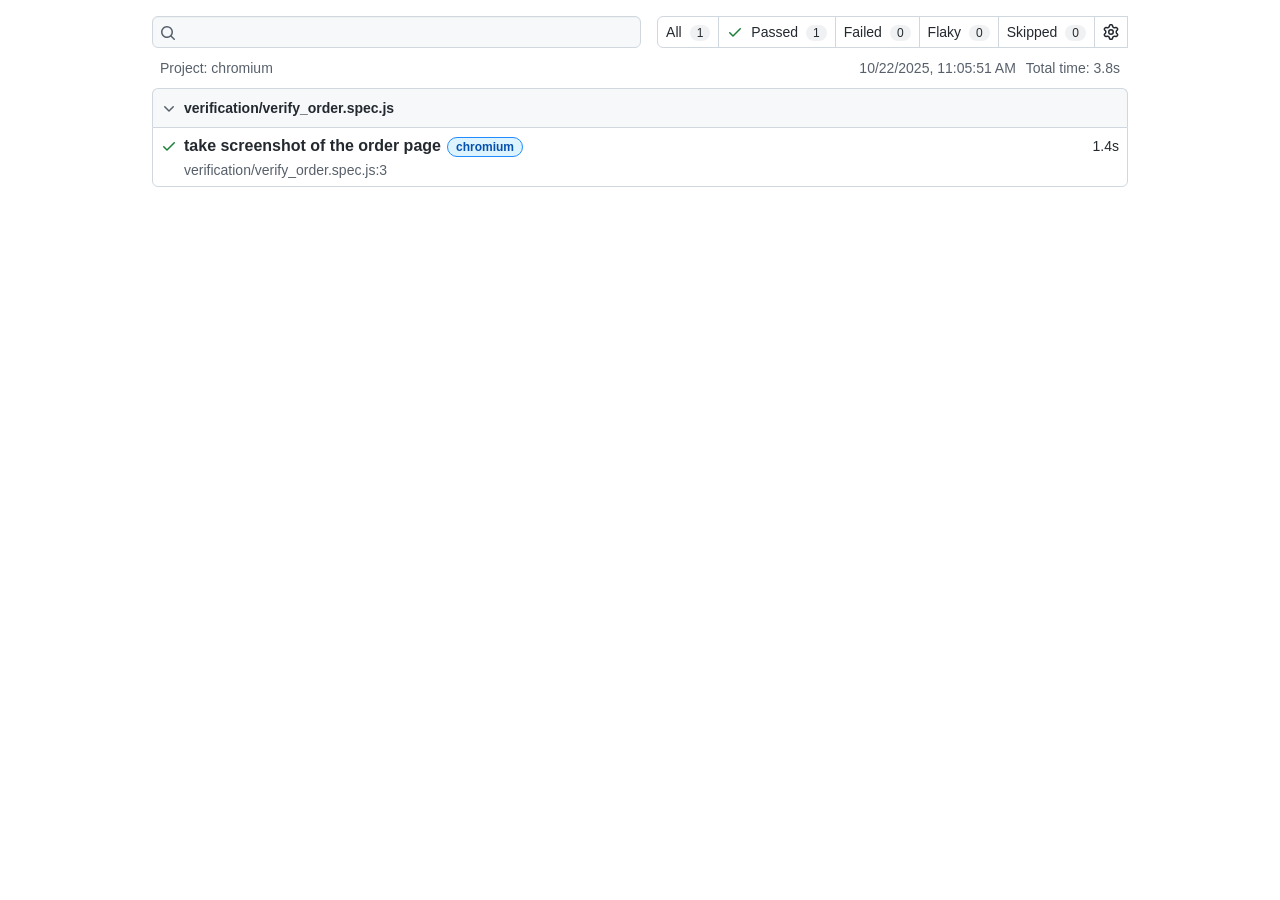
==== commit a2bd170a: "feat: Integra tutte le funzionalità e ristruttura il checkout Questo commit unisce le funzionalità d" ====
--- a/playwright-report/index.html
+++ b/playwright-report/index.html
@@ -82,4 +82,4 @@
     <div id='root'></div>
   </body>
 </html>
-<script id="playwrightReportBase64" type="application/zip">[data-uri]</script>+<script id="playwrightReportBase64" type="application/zip">[data-uri]</script>
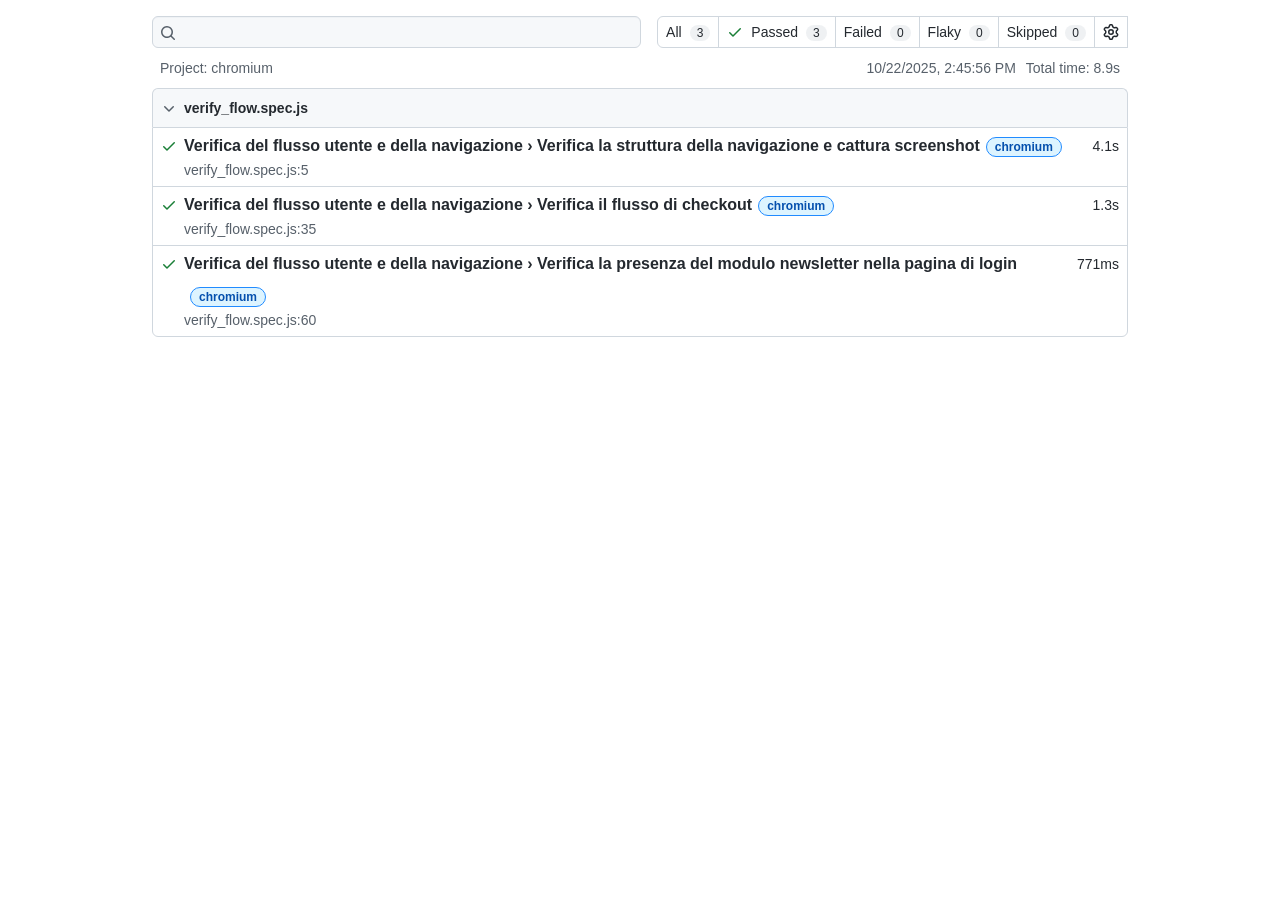
==== commit 22a4abf0: "feat: Merge all feature branches and refactor user flow This commit combines the following features " ====
--- a/playwright-report/index.html
+++ b/playwright-report/index.html
@@ -82,4 +82,4 @@
     <div id='root'></div>
   </body>
 </html>
-<script id="playwrightReportBase64" type="application/zip">[data-uri]</script>+<script id="playwrightReportBase64" type="application/zip">[data-uri]</script>
